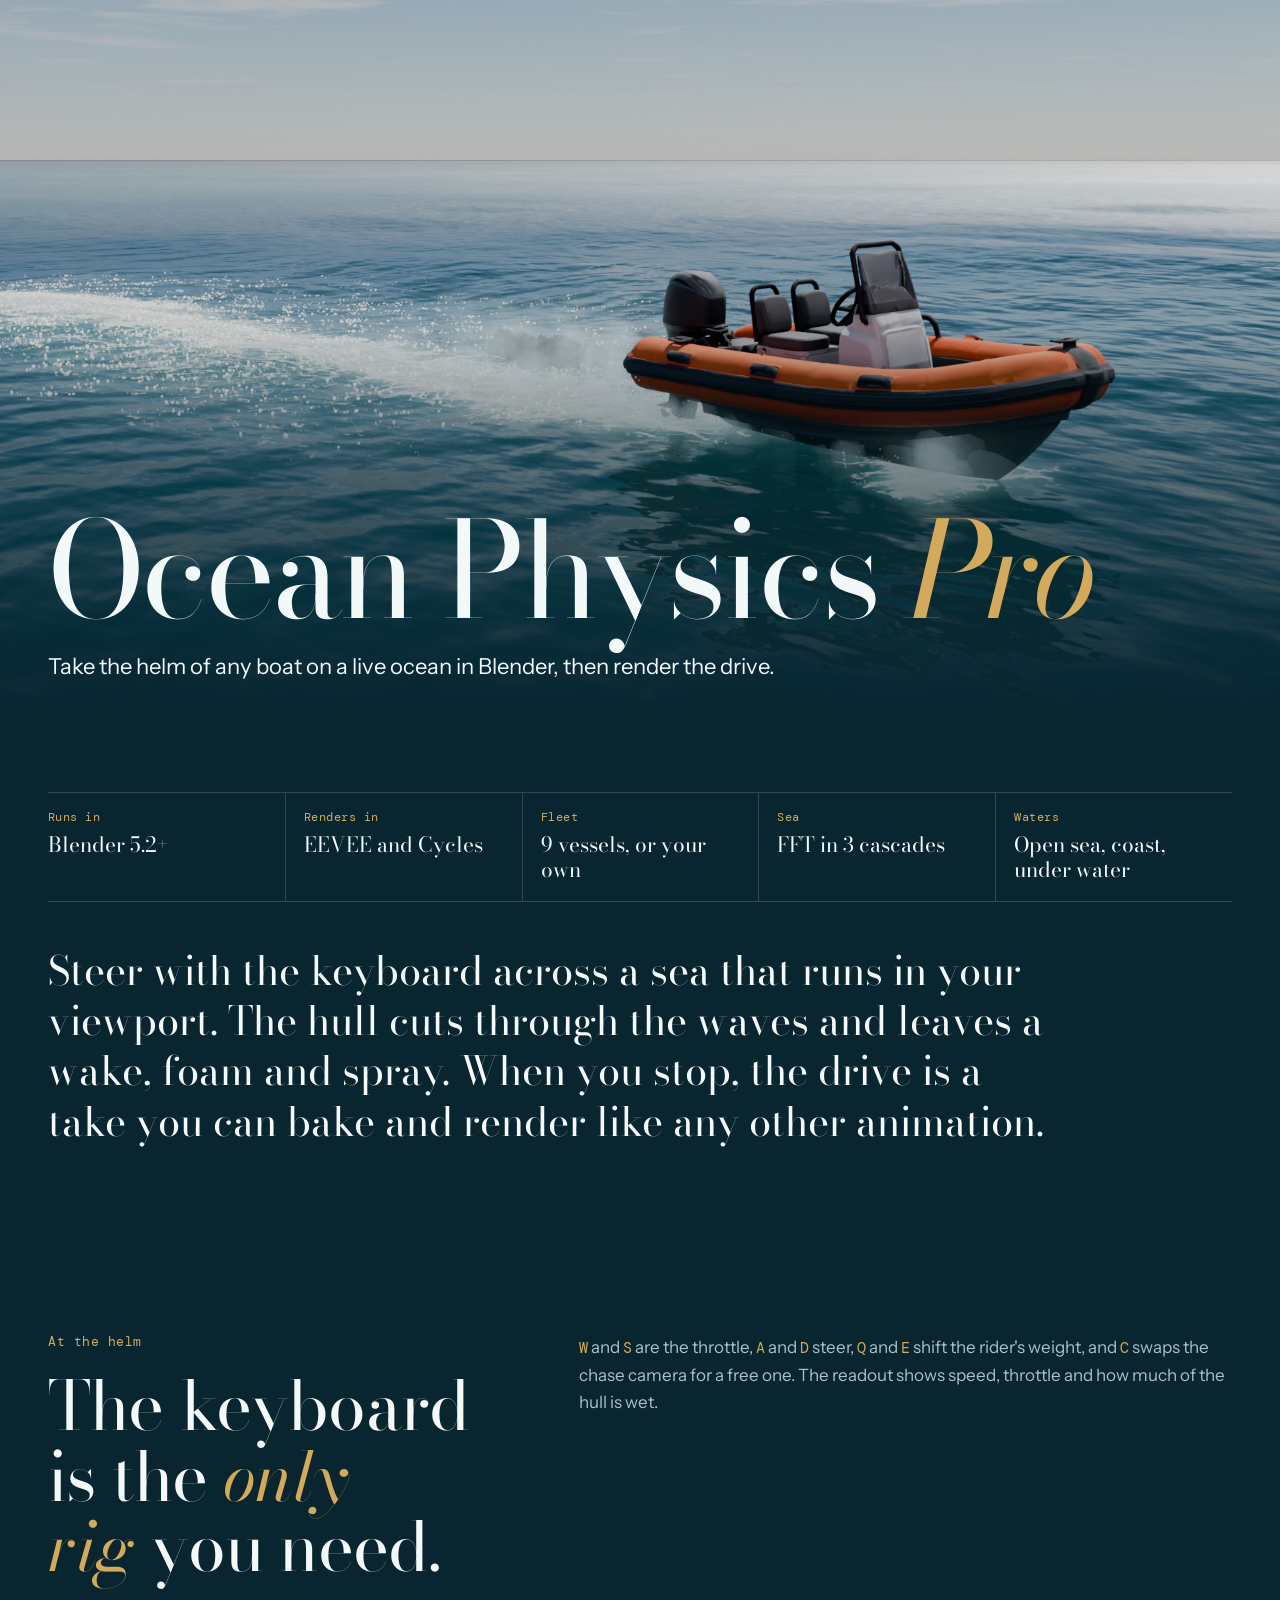
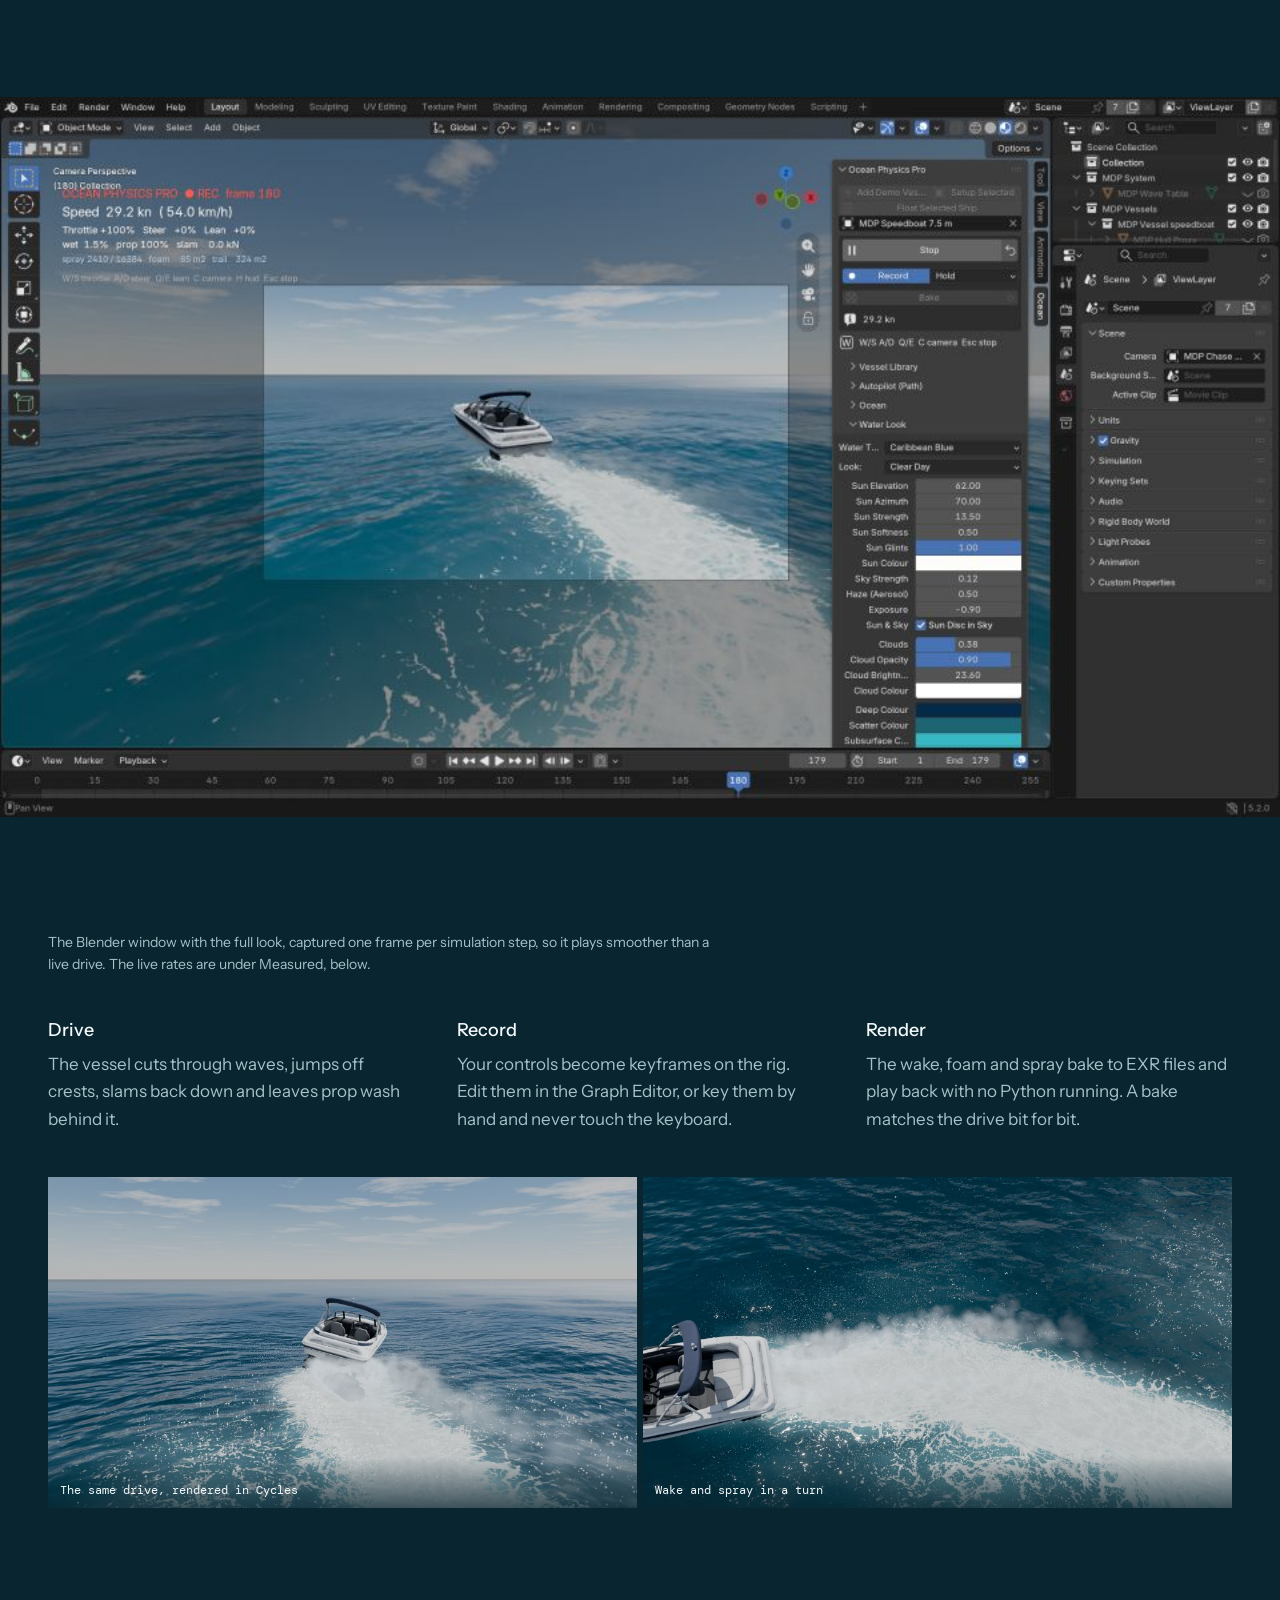
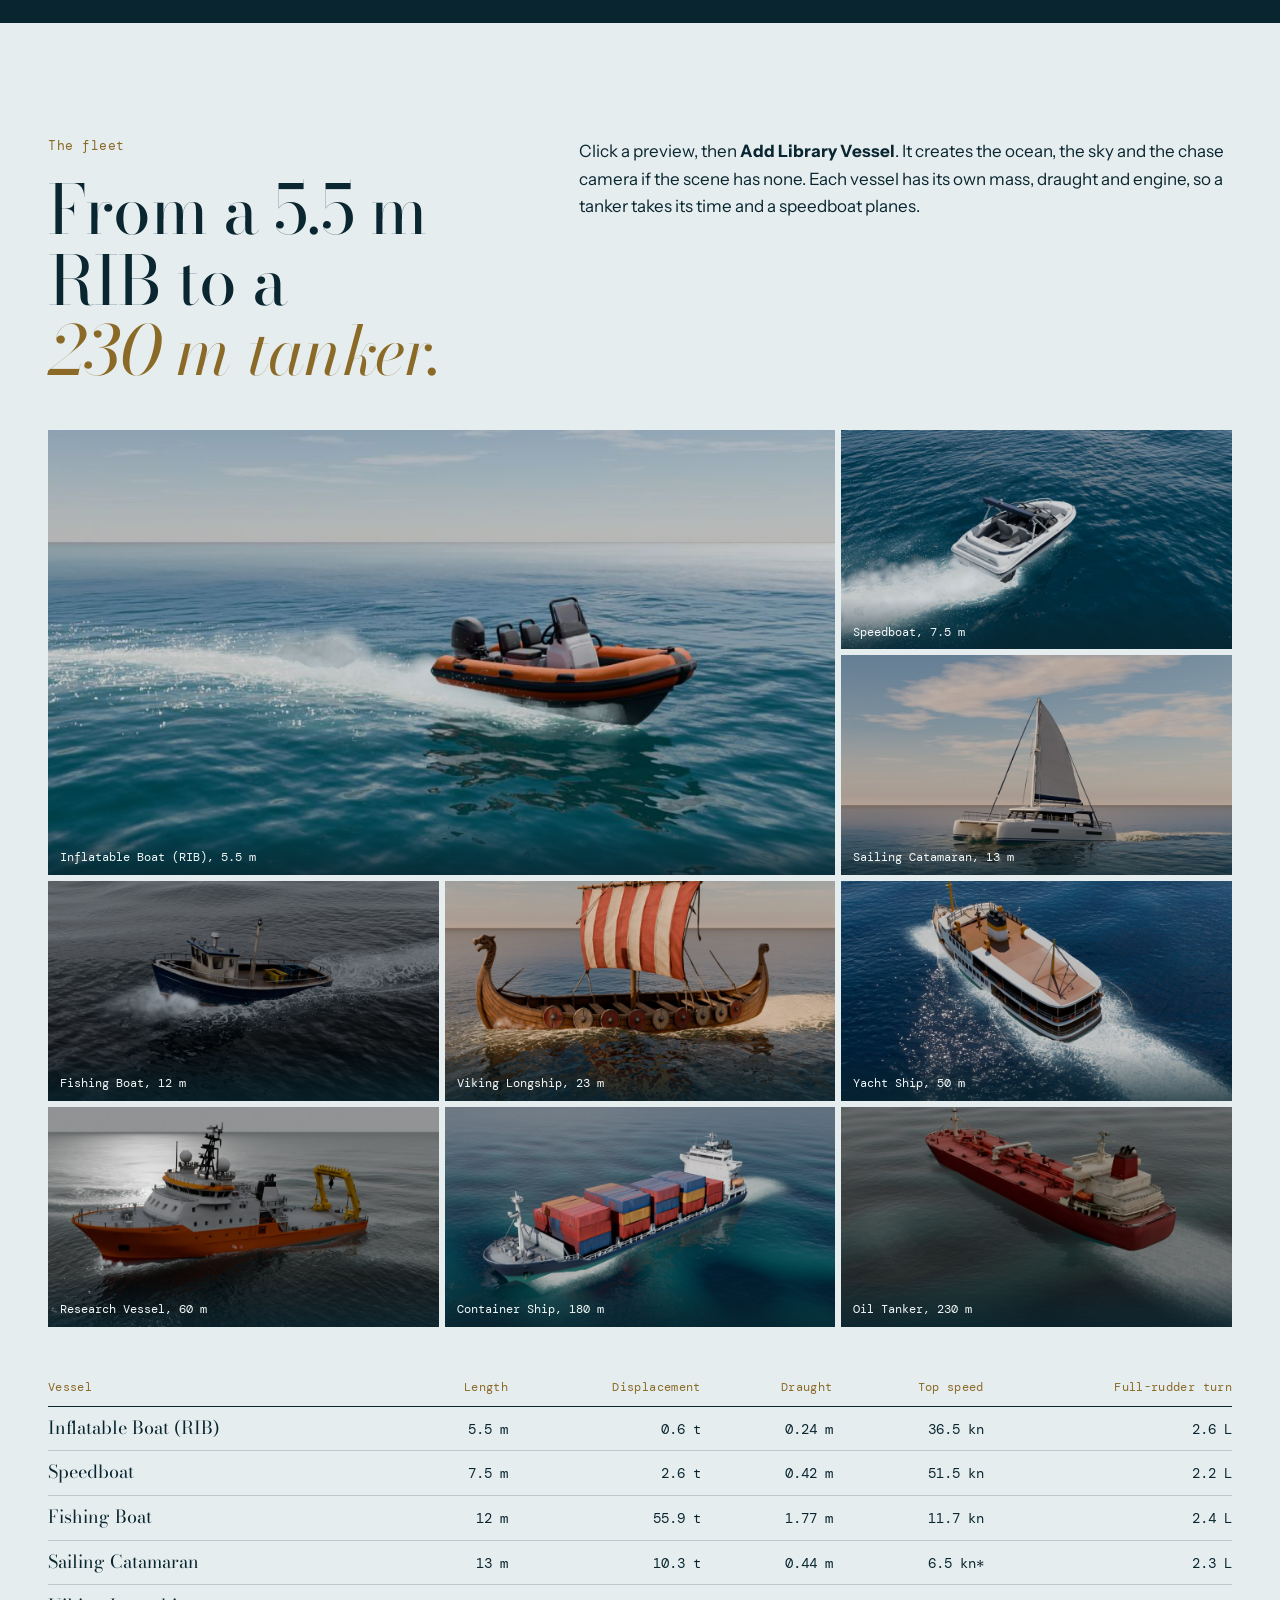
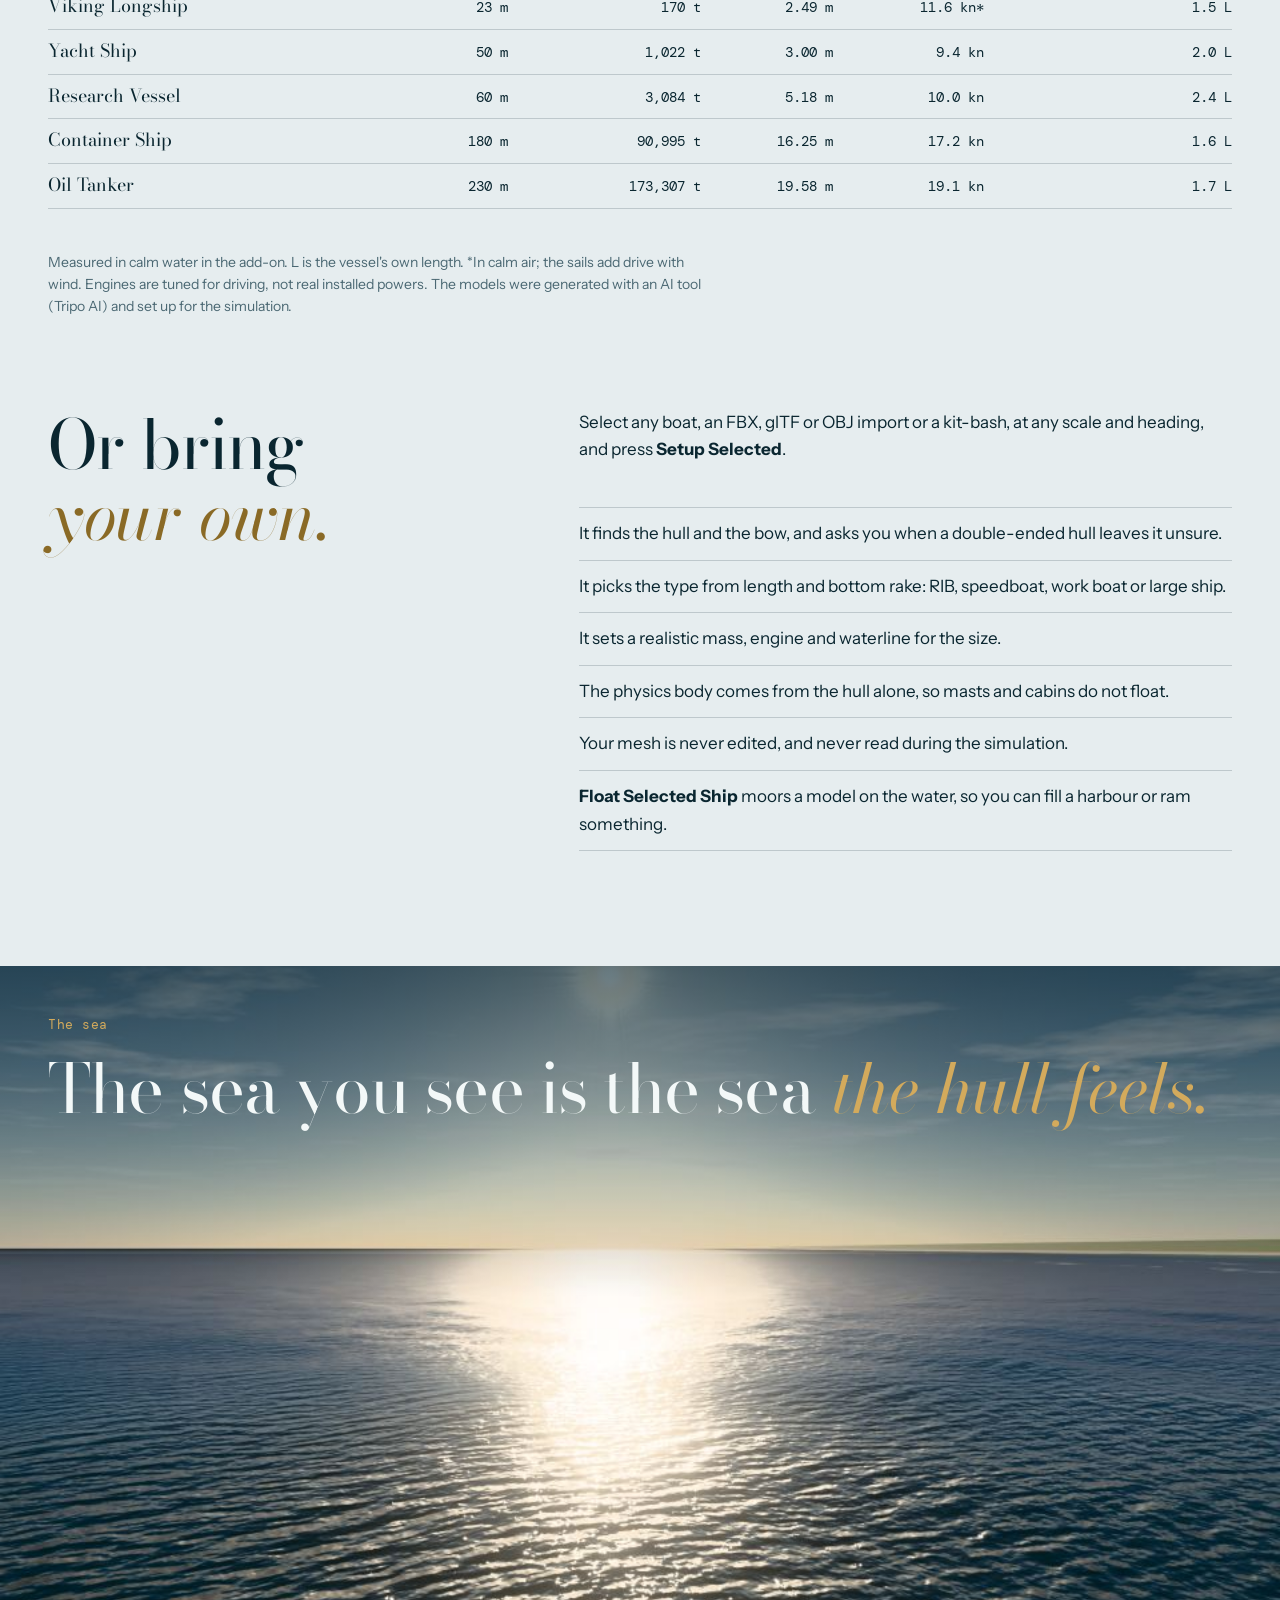
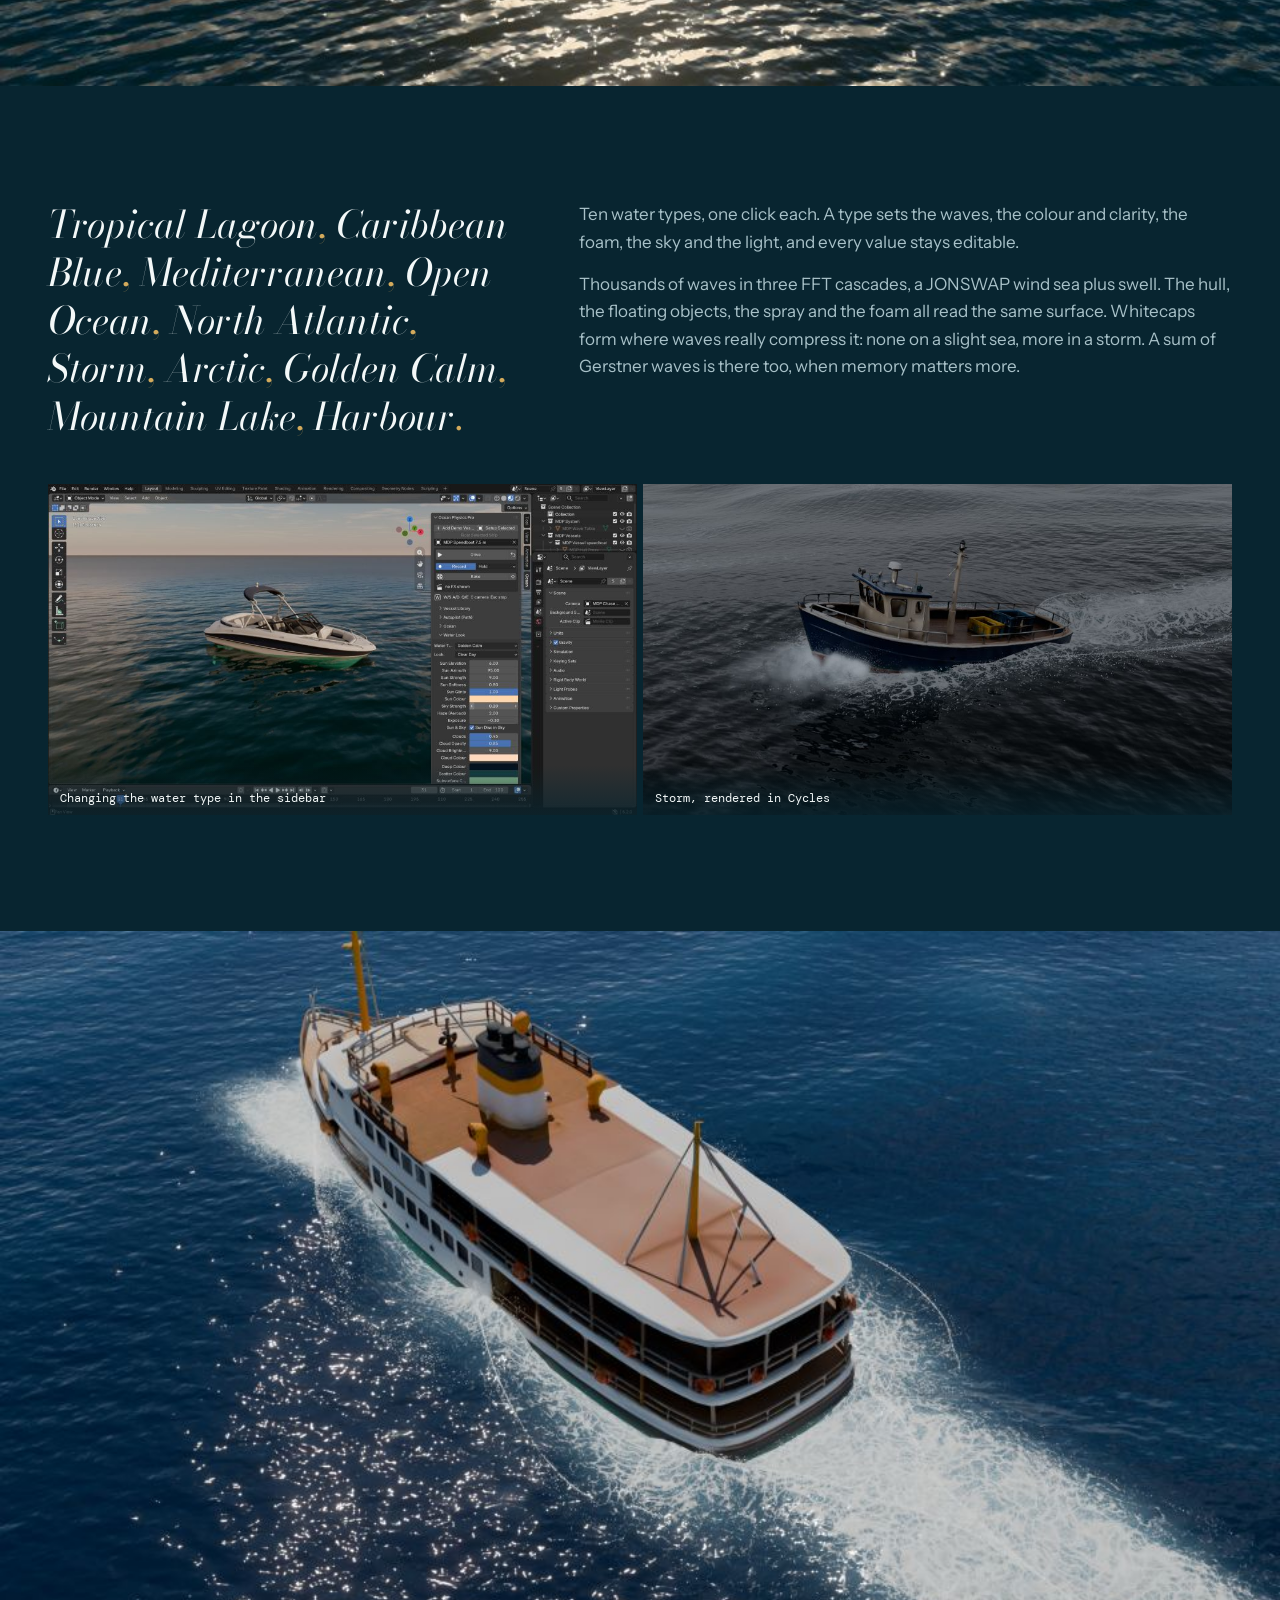
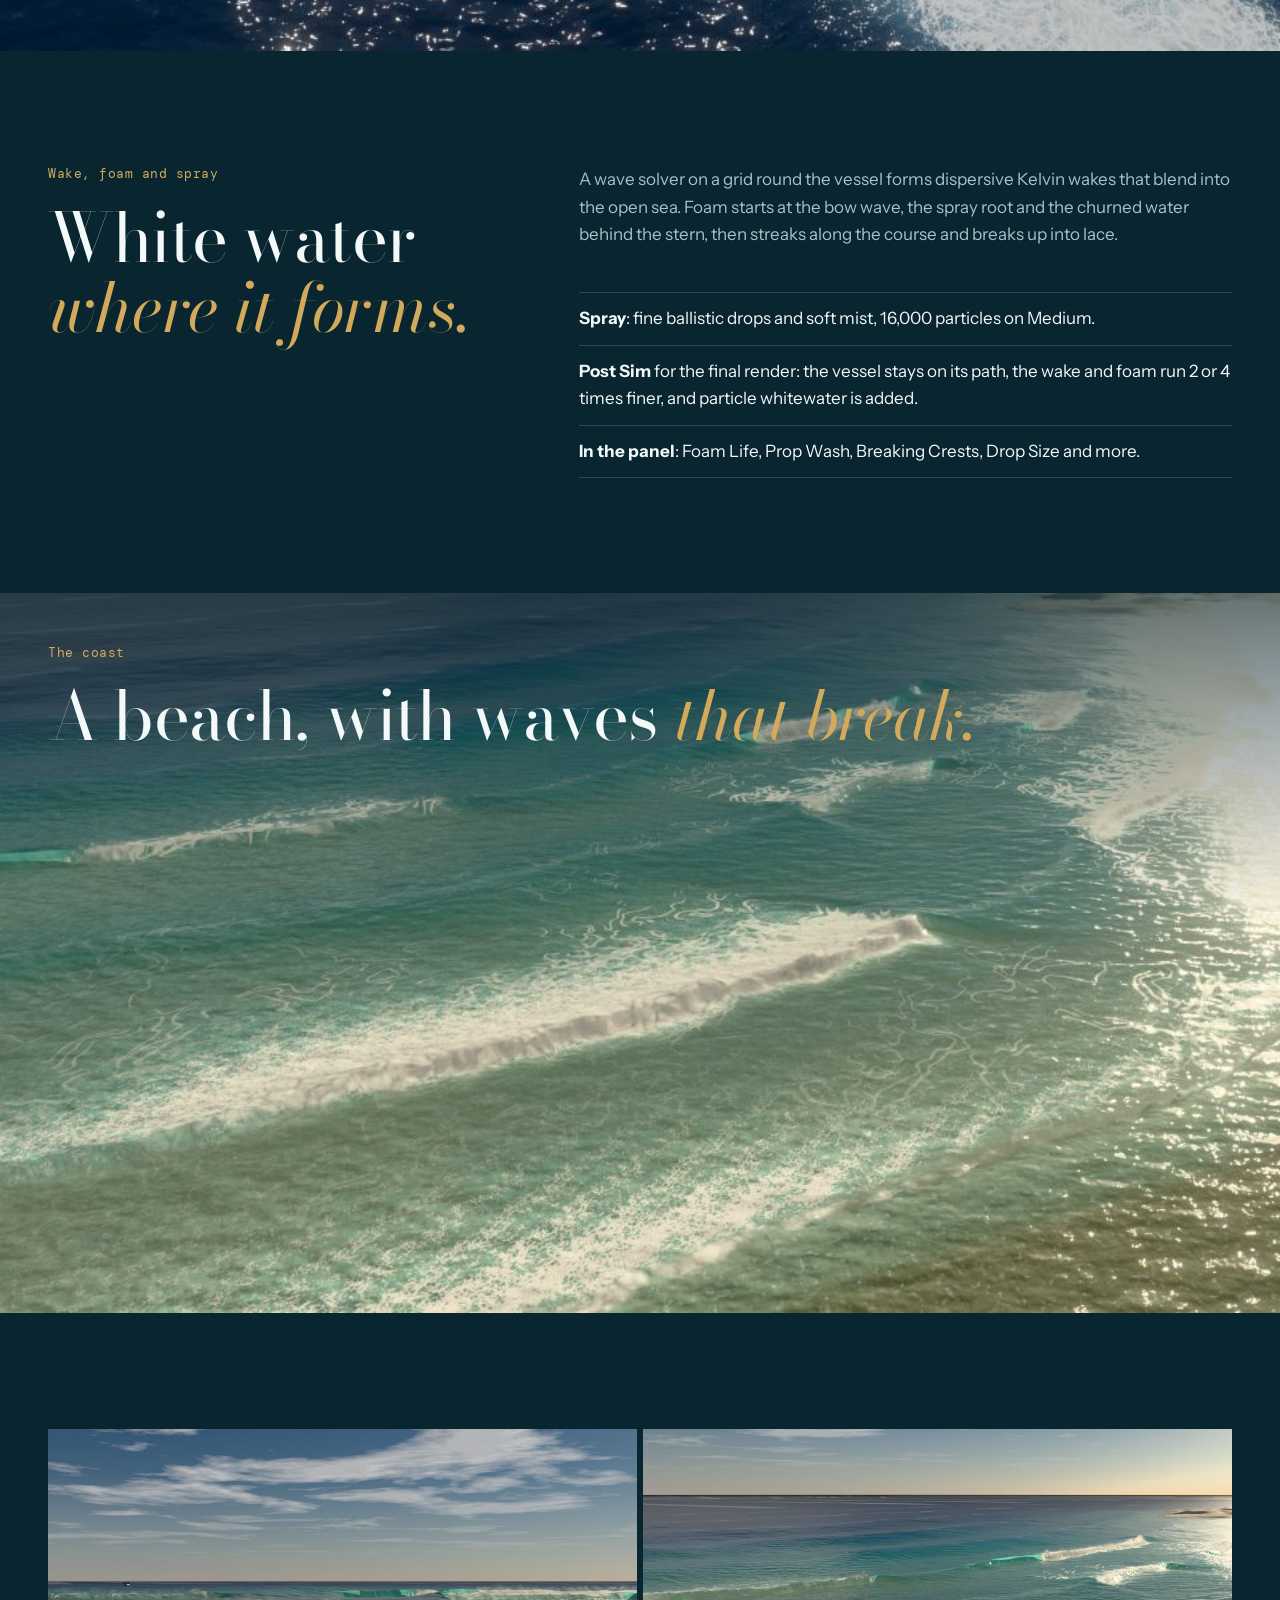
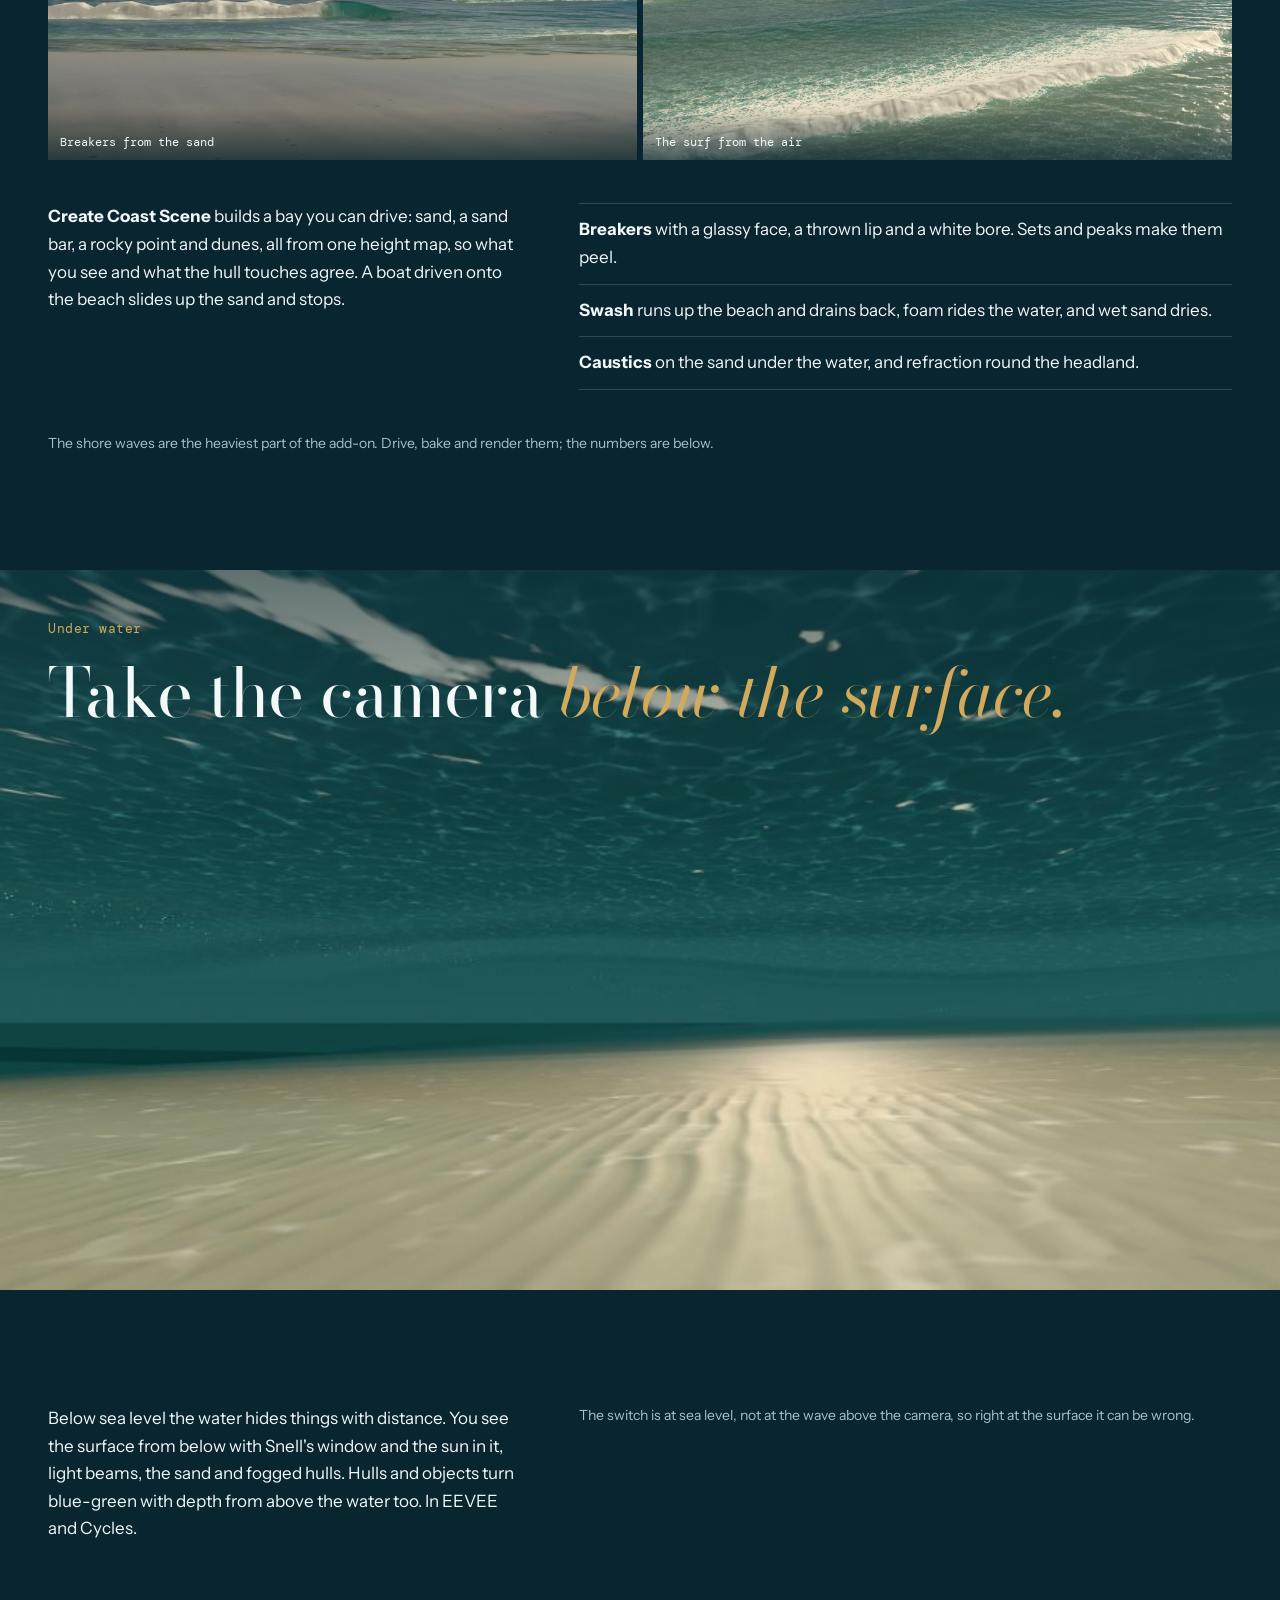
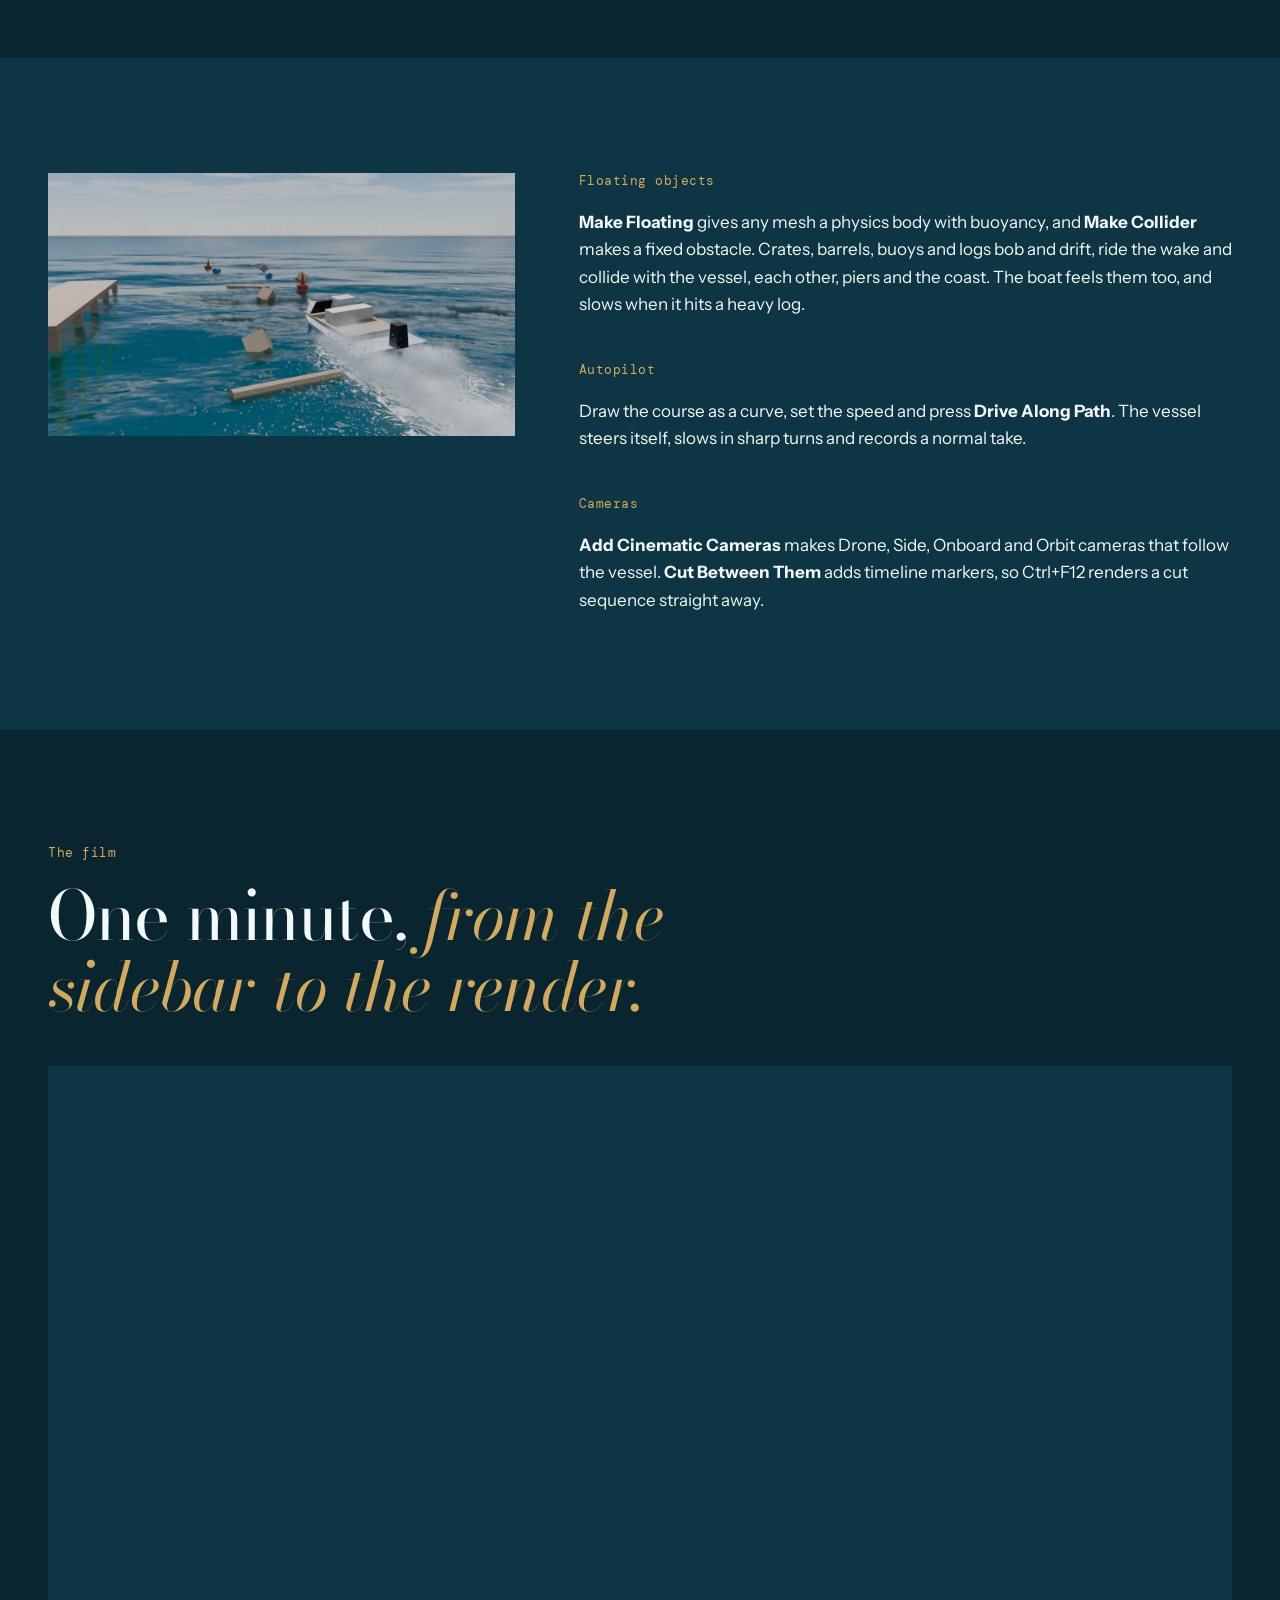
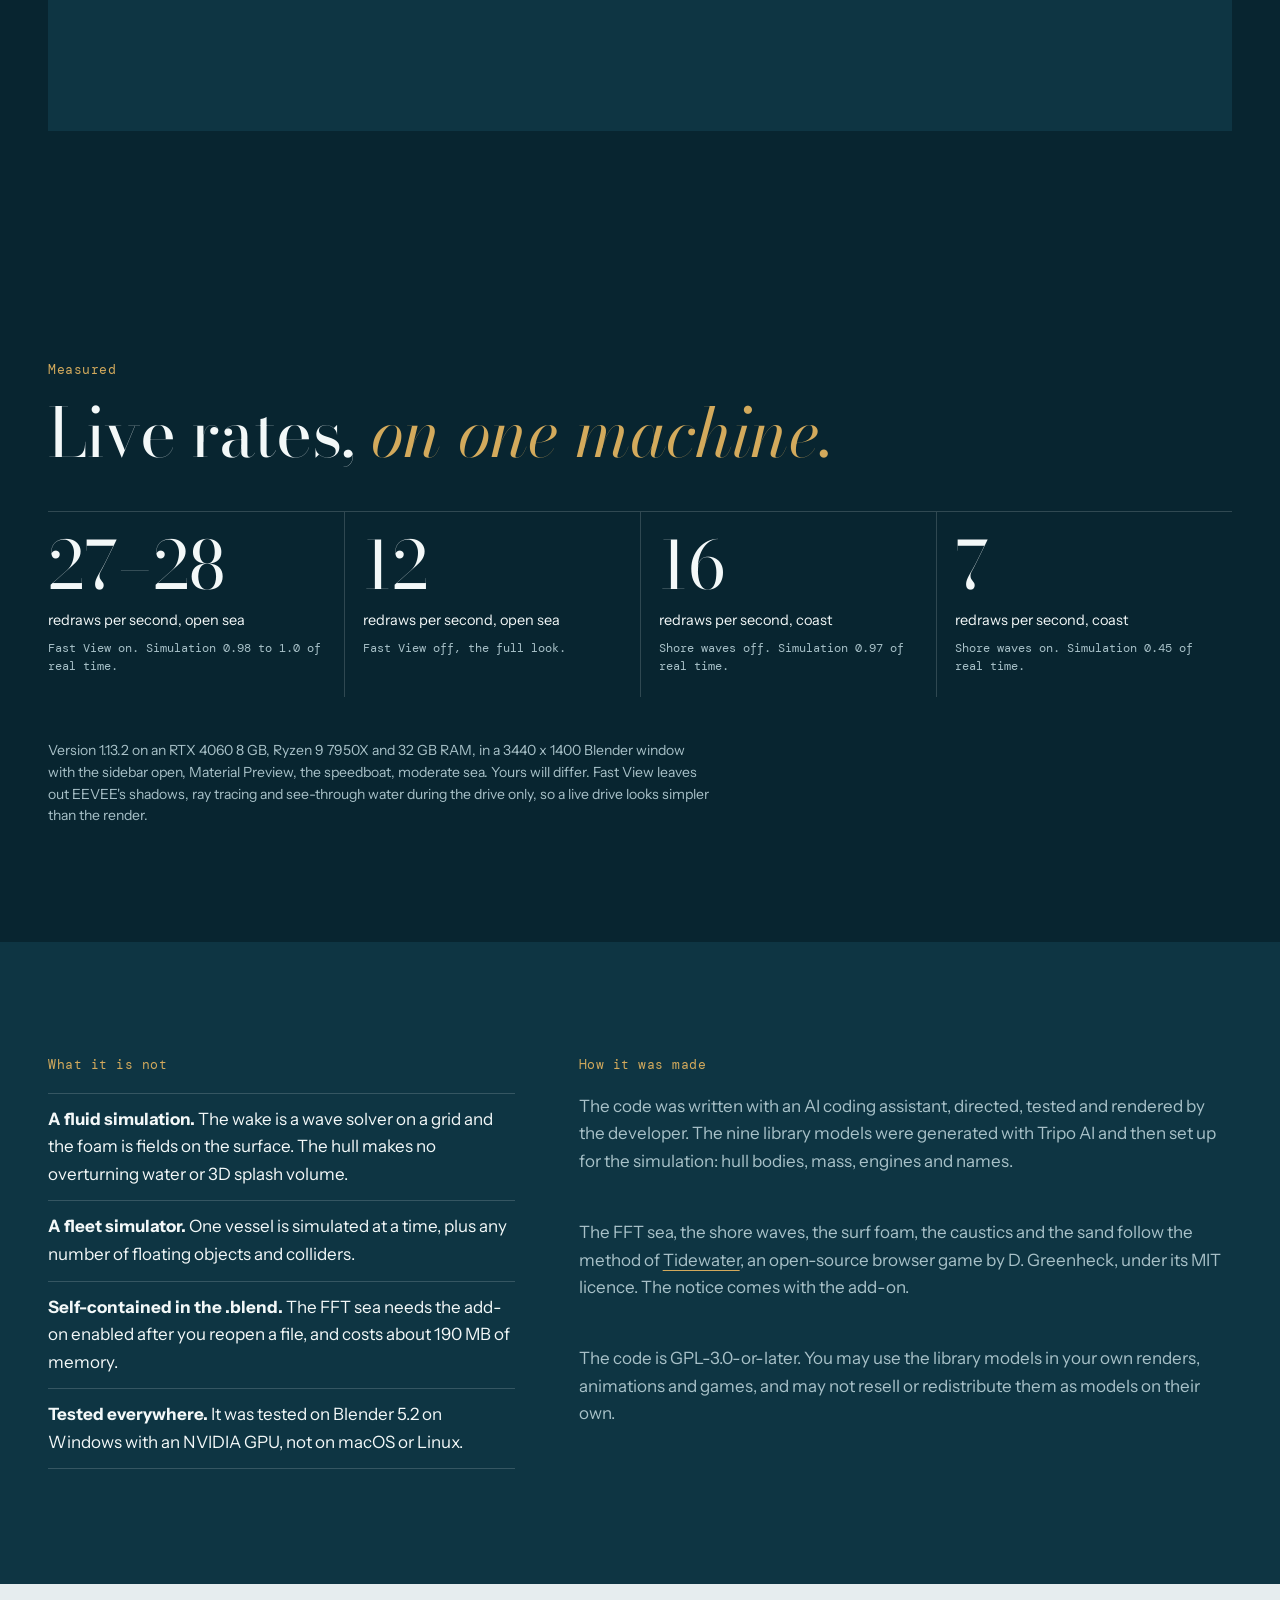
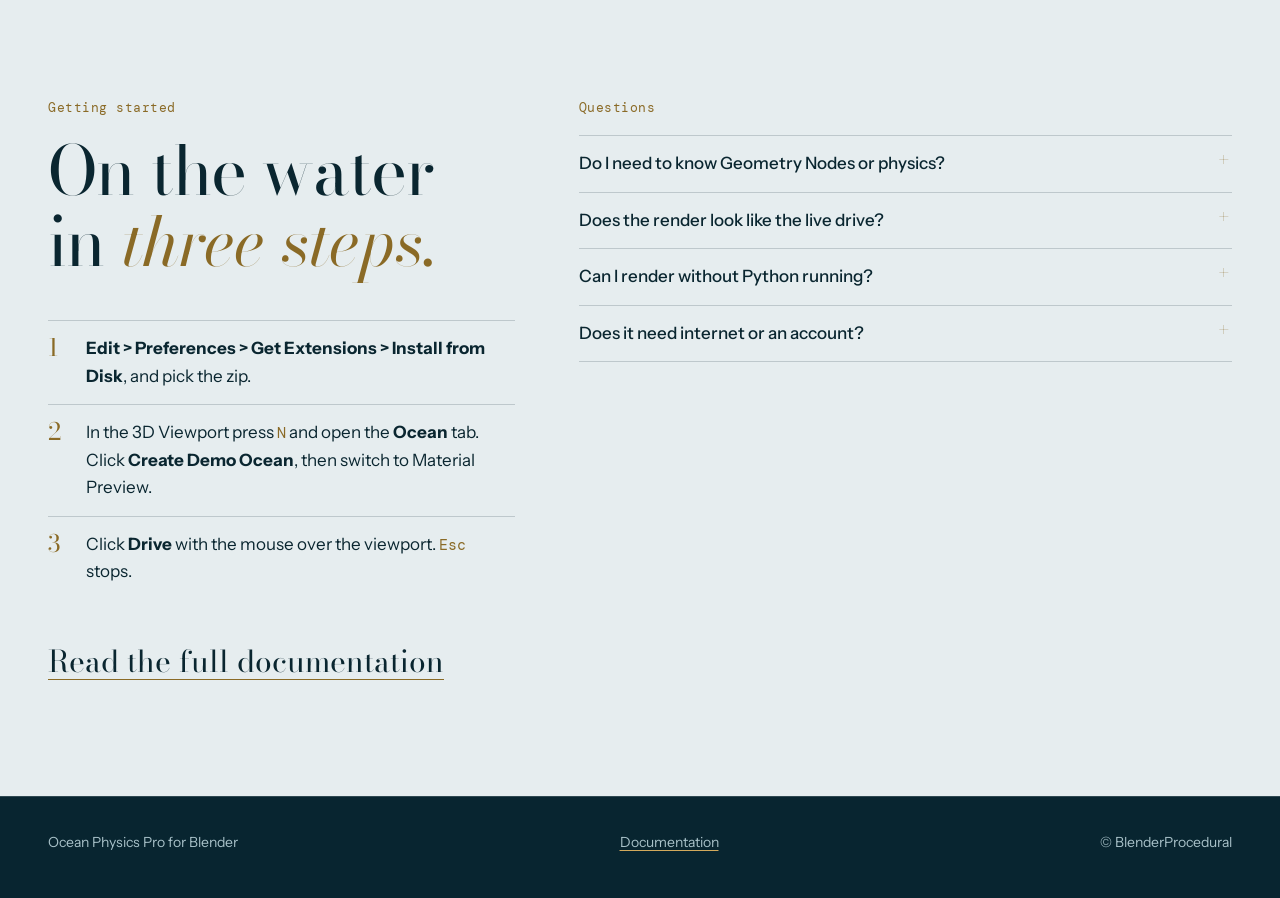
==== index.html @ 6650e296 "Move the film from the top of the page to before the measurements Co-Authored-By: Claude Opus 5.5 <n" ====
<!doctype html>
<html lang="en">
<head>
<meta charset="utf-8">
<meta name="viewport" content="width=device-width, initial-scale=1, viewport-fit=cover">
<title>Ocean Physics Pro</title>
<meta name="description" content="Drive boats and ships with the keyboard on a real-time ocean in Blender. Wake, foam and spray, nine ready vessels or your own model, shore waves, under water. Record, bake and render in EEVEE or Cycles.">
<meta property="og:title" content="Ocean Physics Pro for Blender">
<meta property="og:description" content="Drive boats and ships on a real-time ocean. Record the drive, bake it and render it in EEVEE or Cycles.">
<meta property="og:image" content="https://blenderprocedural.github.io/ocean-physics-pro/images/cover.jpg">
<link rel="icon" href="images/icon.png">
<link rel="preconnect" href="https://fonts.googleapis.com">
<link rel="preconnect" href="https://fonts.gstatic.com" crossorigin>
<link rel="stylesheet" href="https://fonts.googleapis.com/css2?family=Bodoni+Moda:ital,opsz,wght@0,6..96,400;0,6..96,500;1,6..96,400&family=DM+Mono&family=Instrument+Sans:wght@400;500&display=swap">
<link rel="stylesheet" href="assets/style.css">
</head>
<body>

<header class="hero">
  <video data-src="media/rib.mp4" poster="images/cover.jpg" muted loop playsinline preload="none" width="1280" height="720" aria-label="An orange RIB at speed on the open sea, with its wake behind it"></video>
  <div class="hero-copy">
    <div class="wrap">
      <h1>Ocean Physics <em>Pro</em></h1>
      <p class="hero-line">Take the helm of any boat on a live ocean in Blender, then render the drive.</p>
    </div>
  </div>
</header>

<section class="band tight">
  <div class="wrap stack">
    <dl class="plate">
      <div><dt>Runs in</dt><dd>Blender 5.2+</dd></div>
      <div><dt>Renders in</dt><dd>EEVEE and Cycles</dd></div>
      <div><dt>Fleet</dt><dd>9 vessels, or your own</dd></div>
      <div><dt>Sea</dt><dd>FFT in 3 cascades</dd></div>
      <div><dt>Waters</dt><dd>Open sea, coast, under water</dd></div>
    </dl>
    <p class="statement">Steer with the keyboard across a sea that runs in your viewport. The hull cuts through the waves and leaves a wake, foam and spray. When you stop, the drive is a take you can bake and render like any other animation.</p>
  </div>
</section>

<section class="band">
  <div class="wrap two">
    <div>
      <p class="label">At the helm</p>
      <h2>The keyboard is the <em>only rig</em> you need.</h2>
    </div>
    <div class="prose quiet">
      <p><kbd>W</kbd> and <kbd>S</kbd> are the throttle, <kbd>A</kbd> and <kbd>D</kbd> steer, <kbd>Q</kbd> and <kbd>E</kbd> shift the rider's weight, and <kbd>C</kbd> swaps the chase camera for a free one. The readout shows speed, throttle and how much of the hull is wet.</p>
    </div>
  </div>
</section>
<div class="bleed">
  <video data-src="media/ui-drive.mp4" poster="media/ui-drive.jpg" muted loop playsinline preload="none" width="1600" height="900" aria-label="Driving a speedboat in the Blender viewport with the Ocean Physics Pro sidebar and the speed readout"></video>
</div>
<section class="band">
  <div class="wrap stack">
    <p class="note">The Blender window with the full look, captured one frame per simulation step, so it plays smoother than a live drive. The live rates are under Measured, below.</p>
    <div class="three">
      <div><h3>Drive</h3><p class="quiet">The vessel cuts through waves, jumps off crests, slams back down and leaves prop wash behind it.</p></div>
      <div><h3>Record</h3><p class="quiet">Your controls become keyframes on the rig. Edit them in the Graph Editor, or key them by hand and never touch the keyboard.</p></div>
      <div><h3>Render</h3><p class="quiet">The wake, foam and spray bake to EXR files and play back with no Python running. A bake matches the drive bit for bit.</p></div>
    </div>
    <div class="pair">
      <figure class="shot"><video data-src="media/drive.mp4" poster="media/drive.jpg" muted loop playsinline preload="none" width="1280" height="720" aria-label="The same drive rendered in Cycles"></video><figcaption>The same drive, rendered in Cycles</figcaption></figure>
      <figure class="shot"><video data-src="media/wake.mp4" poster="media/wake.jpg" muted loop playsinline preload="none" width="1280" height="720" aria-label="The wake and spray behind a speedboat in a turn"></video><figcaption>Wake and spray in a turn</figcaption></figure>
    </div>
  </div>
</section>

<section class="band paper">
  <div class="wrap stack">
    <div class="two">
      <div>
        <p class="label">The fleet</p>
        <h2>From a 5.5&nbsp;m RIB to a <em>230&nbsp;m tanker.</em></h2>
      </div>
      <div class="prose">
        <p>Click a preview, then <b>Add Library Vessel</b>. It creates the ocean, the sky and the chase camera if the scene has none. Each vessel has its own mass, draught and engine, so a tanker takes its time and a speedboat planes.</p>
      </div>
    </div>
    <div class="fleet">
      <figure class="shot lead-shot"><video data-src="media/rib.mp4" poster="media/rib.jpg" muted loop playsinline preload="none" width="1280" height="720" aria-label="The inflatable boat at speed"></video><figcaption>Inflatable Boat (RIB), 5.5 m</figcaption></figure>
      <figure class="shot"><video data-src="media/run.mp4" poster="media/run.jpg" muted loop playsinline preload="none" width="1280" height="720" aria-label="The speedboat at full speed, seen from above"></video><figcaption>Speedboat, 7.5 m</figcaption></figure>
      <figure class="shot"><img src="images/vessel-catamaran.jpg" alt="The sailing catamaran at sunset" loading="lazy" width="960" height="540"><figcaption>Sailing Catamaran, 13 m</figcaption></figure>
      <figure class="shot"><video data-src="media/storm.mp4" poster="media/storm.jpg" muted loop playsinline preload="none" width="1280" height="720" aria-label="The fishing boat in a storm sea"></video><figcaption>Fishing Boat, 12 m</figcaption></figure>
      <figure class="shot"><img src="images/vessel-longship.jpg" alt="The Viking longship under sail" loading="lazy" width="960" height="540"><figcaption>Viking Longship, 23 m</figcaption></figure>
      <figure class="shot"><video data-src="media/ferry.mp4" poster="media/ferry.jpg" muted loop playsinline preload="none" width="1280" height="720" aria-label="The yacht ship from the air with its wake"></video><figcaption>Yacht Ship, 50 m</figcaption></figure>
      <figure class="shot"><img src="images/vessel-research.jpg" alt="The research vessel under way" loading="lazy" width="960" height="540"><figcaption>Research Vessel, 60 m</figcaption></figure>
      <figure class="shot"><img src="images/vessel-container.jpg" alt="The container ship from the air" loading="lazy" width="960" height="540"><figcaption>Container Ship, 180 m</figcaption></figure>
      <figure class="shot"><img src="images/vessel-tanker.jpg" alt="The oil tanker from the air" loading="lazy" width="960" height="540"><figcaption>Oil Tanker, 230 m</figcaption></figure>
    </div>
    <div class="register-wrap">
      <table class="register">
        <tr><th>Vessel</th><th>Length</th><th>Displacement</th><th>Draught</th><th>Top speed</th><th>Full-rudder turn</th></tr>
        <tr><td>Inflatable Boat (RIB)</td><td>5.5 m</td><td>0.6 t</td><td>0.24 m</td><td>36.5 kn</td><td>2.6 L</td></tr>
        <tr><td>Speedboat</td><td>7.5 m</td><td>2.6 t</td><td>0.42 m</td><td>51.5 kn</td><td>2.2 L</td></tr>
        <tr><td>Fishing Boat</td><td>12 m</td><td>55.9 t</td><td>1.77 m</td><td>11.7 kn</td><td>2.4 L</td></tr>
        <tr><td>Sailing Catamaran</td><td>13 m</td><td>10.3 t</td><td>0.44 m</td><td>6.5 kn*</td><td>2.3 L</td></tr>
        <tr><td>Viking Longship</td><td>23 m</td><td>170 t</td><td>2.49 m</td><td>11.6 kn*</td><td>1.5 L</td></tr>
        <tr><td>Yacht Ship</td><td>50 m</td><td>1,022 t</td><td>3.00 m</td><td>9.4 kn</td><td>2.0 L</td></tr>
        <tr><td>Research Vessel</td><td>60 m</td><td>3,084 t</td><td>5.18 m</td><td>10.0 kn</td><td>2.4 L</td></tr>
        <tr><td>Container Ship</td><td>180 m</td><td>90,995 t</td><td>16.25 m</td><td>17.2 kn</td><td>1.6 L</td></tr>
        <tr><td>Oil Tanker</td><td>230 m</td><td>173,307 t</td><td>19.58 m</td><td>19.1 kn</td><td>1.7 L</td></tr>
      </table>
    </div>
    <p class="note">Measured in calm water in the add-on. L is the vessel's own length. *In calm air; the sails add drive with wind. Engines are tuned for driving, not real installed powers. The models were generated with an AI tool (Tripo AI) and set up for the simulation.</p>
    <div class="two after">
      <div>
        <h2>Or bring <em>your own.</em></h2>
      </div>
      <div class="stack">
        <p class="prose">Select any boat, an FBX, glTF or OBJ import or a kit-bash, at any scale and heading, and press <b>Setup Selected</b>.</p>
        <ul class="rows">
          <li>It finds the hull and the bow, and asks you when a double-ended hull leaves it unsure.</li>
          <li>It picks the type from length and bottom rake: RIB, speedboat, work boat or large ship.</li>
          <li>It sets a realistic mass, engine and waterline for the size.</li>
          <li>The physics body comes from the hull alone, so masts and cabins do not float.</li>
          <li>Your mesh is never edited, and never read during the simulation.</li>
          <li><b>Float Selected Ship</b> moors a model on the water, so you can fill a harbour or ram something.</li>
        </ul>
      </div>
    </div>
  </div>
</section>

<div class="bleed over">
  <video data-src="media/sunset.mp4" poster="media/sunset.jpg" muted loop playsinline preload="none" width="1280" height="720" aria-label="A low sun over the open sea and its glitter path"></video>
  <div class="over-copy"><div class="wrap">
    <p class="label">The sea</p>
    <h2>The sea you see is the sea <em>the hull feels.</em></h2>
  </div></div>
</div>
<section class="band">
  <div class="wrap stack">
    <div class="two">
      <p class="waters">Tropical Lagoon<span>,</span> Caribbean Blue<span>,</span> Mediterranean<span>,</span> Open Ocean<span>,</span> North Atlantic<span>,</span> Storm<span>,</span> Arctic<span>,</span> Golden Calm<span>,</span> Mountain Lake<span>,</span> Harbour<span>.</span></p>
      <div class="prose quiet">
        <p>Ten water types, one click each. A type sets the waves, the colour and clarity, the foam, the sky and the light, and every value stays editable.</p>
        <p>Thousands of waves in three FFT cascades, a JONSWAP wind sea plus swell. The hull, the floating objects, the spray and the foam all read the same surface. Whitecaps form where waves really compress it: none on a slight sea, more in a storm. A sum of Gerstner waves is there too, when memory matters more.</p>
      </div>
    </div>
    <div class="pair">
      <figure class="shot"><video data-src="media/ui-looks.mp4" poster="media/ui-looks.jpg" muted loop playsinline preload="none" width="1600" height="900" aria-label="Changing the water type in the sidebar"></video><figcaption>Changing the water type in the sidebar</figcaption></figure>
      <figure class="shot"><video data-src="media/storm.mp4" poster="media/storm.jpg" muted loop playsinline preload="none" width="1280" height="720" aria-label="A fishing boat pushing through a storm sea"></video><figcaption>Storm, rendered in Cycles</figcaption></figure>
    </div>
  </div>
</section>

<div class="bleed">
  <video data-src="media/ferry.mp4" poster="media/ferry.jpg" muted loop playsinline preload="none" width="1280" height="720" aria-label="A passenger ship from the air with its wake and the sun on the water"></video>
</div>
<section class="band">
  <div class="wrap two">
    <div>
      <p class="label">Wake, foam and spray</p>
      <h2>White water <em>where it forms.</em></h2>
    </div>
    <div class="stack">
      <p class="prose quiet">A wave solver on a grid round the vessel forms dispersive Kelvin wakes that blend into the open sea. Foam starts at the bow wave, the spray root and the churned water behind the stern, then streaks along the course and breaks up into lace.</p>
      <ul class="rows">
        <li><b>Spray</b>: fine ballistic drops and soft mist, 16,000 particles on Medium.</li>
        <li><b>Post Sim</b> for the final render: the vessel stays on its path, the wake and foam run 2 or 4 times finer, and particle whitewater is added.</li>
        <li><b>In the panel</b>: Foam Life, Prop Wash, Breaking Crests, Drop Size and more.</li>
      </ul>
    </div>
  </div>
</section>

<div class="bleed over">
  <video data-src="media/surf.mp4" poster="media/surf.jpg" muted loop playsinline preload="none" width="1280" height="720" aria-label="Waves breaking towards a beach, with the sun on the water"></video>
  <div class="over-copy"><div class="wrap">
    <p class="label">The coast</p>
    <h2>A beach, with waves <em>that break.</em></h2>
  </div></div>
</div>
<section class="band">
  <div class="wrap stack">
    <div class="pair">
      <figure class="shot"><video data-src="media/breakers.mp4" poster="media/breakers.jpg" muted loop playsinline preload="none" width="1280" height="720" aria-label="Waves breaking in front of a beach, seen from the sand"></video><figcaption>Breakers from the sand</figcaption></figure>
      <figure class="shot"><video data-src="media/shore.mp4" poster="media/shore.jpg" muted loop playsinline preload="none" width="1280" height="720" aria-label="The surf and its foam from the air"></video><figcaption>The surf from the air</figcaption></figure>
    </div>
    <div class="two">
      <p class="prose"><b>Create Coast Scene</b> builds a bay you can drive: sand, a sand bar, a rocky point and dunes, all from one height map, so what you see and what the hull touches agree. A boat driven onto the beach slides up the sand and stops.</p>
      <ul class="rows">
        <li><b>Breakers</b> with a glassy face, a thrown lip and a white bore. Sets and peaks make them peel.</li>
        <li><b>Swash</b> runs up the beach and drains back, foam rides the water, and wet sand dries.</li>
        <li><b>Caustics</b> on the sand under the water, and refraction round the headland.</li>
      </ul>
    </div>
    <p class="note">The shore waves are the heaviest part of the add-on. Drive, bake and render them; the numbers are below.</p>
  </div>
</section>

<div class="bleed over">
  <video data-src="media/under.mp4" poster="media/under.jpg" muted loop playsinline preload="none" width="1280" height="720" aria-label="The surface and the sand seen from under water"></video>
  <div class="over-copy"><div class="wrap">
    <p class="label">Under water</p>
    <h2>Take the camera <em>below the surface.</em></h2>
  </div></div>
</div>
<section class="band">
  <div class="wrap two">
    <p class="prose">Below sea level the water hides things with distance. You see the surface from below with Snell's window and the sun in it, light beams, the sand and fogged hulls. Hulls and objects turn blue-green with depth from above the water too. In EEVEE and Cycles.</p>
    <p class="note">The switch is at sea level, not at the wave above the camera, so right at the surface it can be wrong.</p>
  </div>
</section>

<section class="band raised">
  <div class="wrap two">
    <figure class="shot"><img src="images/floating-objects.jpg" alt="A boat driving past a pier through floating crates, buoys and logs" loading="lazy" width="1280" height="640"></figure>
    <div class="stack">
      <div>
        <p class="label">Floating objects</p>
        <p class="prose"><b>Make Floating</b> gives any mesh a physics body with buoyancy, and <b>Make Collider</b> makes a fixed obstacle. Crates, barrels, buoys and logs bob and drift, ride the wake and collide with the vessel, each other, piers and the coast. The boat feels them too, and slows when it hits a heavy log.</p>
      </div>
      <div>
        <p class="label">Autopilot</p>
        <p class="prose">Draw the course as a curve, set the speed and press <b>Drive Along Path</b>. The vessel steers itself, slows in sharp turns and records a normal take.</p>
      </div>
      <div>
        <p class="label">Cameras</p>
        <p class="prose"><b>Add Cinematic Cameras</b> makes Drone, Side, Onboard and Orbit cameras that follow the vessel. <b>Cut Between Them</b> adds timeline markers, so Ctrl+F12 renders a cut sequence straight away.</p>
      </div>
    </div>
  </div>
</section>

<section class="band">
  <div class="wrap stack">
    <div>
      <p class="label">The film</p>
      <h2>One minute, <em>from the sidebar to the render.</em></h2>
    </div>
    <div class="film">
      <iframe src="https://www.youtube-nocookie.com/embed/JTYu_xnkdEs?rel=0" title="Ocean Physics Pro promo video"
              allow="accelerometer; autoplay; clipboard-write; encrypted-media; gyroscope; picture-in-picture; web-share"
              referrerpolicy="strict-origin-when-cross-origin" allowfullscreen loading="lazy"></iframe>
    </div>
  </div>
</section>

<section class="band" id="measured">
  <div class="wrap stack">
    <div>
      <p class="label">Measured</p>
      <h2>Live rates, <em>on one machine.</em></h2>
    </div>
    <dl class="gauges">
      <div><dd>27&ndash;28</dd><dt>redraws per second, open sea</dt><small>Fast View on. Simulation 0.98 to 1.0 of real time.</small></div>
      <div><dd>12</dd><dt>redraws per second, open sea</dt><small>Fast View off, the full look.</small></div>
      <div><dd>16</dd><dt>redraws per second, coast</dt><small>Shore waves off. Simulation 0.97 of real time.</small></div>
      <div><dd>7</dd><dt>redraws per second, coast</dt><small>Shore waves on. Simulation 0.45 of real time.</small></div>
    </dl>
    <p class="note">Version 1.13.2 on an RTX 4060 8 GB, Ryzen 9 7950X and 32 GB RAM, in a 3440 x 1400 Blender window with the sidebar open, Material Preview, the speedboat, moderate sea. Yours will differ. Fast View leaves out EEVEE's shadows, ray tracing and see-through water during the drive only, so a live drive looks simpler than the render.</p>
  </div>
</section>

<section class="band raised">
  <div class="wrap two">
    <div>
      <p class="label">What it is not</p>
      <ul class="rows">
        <li><b>A fluid simulation.</b> The wake is a wave solver on a grid and the foam is fields on the surface. The hull makes no overturning water or 3D splash volume.</li>
        <li><b>A fleet simulator.</b> One vessel is simulated at a time, plus any number of floating objects and colliders.</li>
        <li><b>Self-contained in the .blend.</b> The FFT sea needs the add-on enabled after you reopen a file, and costs about 190 MB of memory.</li>
        <li><b>Tested everywhere.</b> It was tested on Blender 5.2 on Windows with an NVIDIA GPU, not on macOS or Linux.</li>
      </ul>
    </div>
    <div class="stack">
      <div>
        <p class="label">How it was made</p>
        <p class="prose quiet">The code was written with an AI coding assistant, directed, tested and rendered by the developer. The nine library models were generated with Tripo AI and then set up for the simulation: hull bodies, mass, engines and names.</p>
      </div>
      <p class="prose quiet">The FFT sea, the shore waves, the surf foam, the caustics and the sand follow the method of <a href="https://github.com/dgreenheck/tidewater">Tidewater</a>, an open-source browser game by D. Greenheck, under its MIT licence. The notice comes with the add-on.</p>
      <p class="prose quiet">The code is GPL-3.0-or-later. You may use the library models in your own renders, animations and games, and may not resell or redistribute them as models on their own.</p>
    </div>
  </div>
</section>

<section class="band paper">
  <div class="wrap two">
    <div class="stack">
      <div>
        <p class="label">Getting started</p>
        <h2>On the water in <em>three steps.</em></h2>
      </div>
      <ol class="steps">
        <li><span><b>Edit &gt; Preferences &gt; Get Extensions &gt; Install from Disk</b>, and pick the zip.</span></li>
        <li><span>In the 3D Viewport press <kbd>N</kbd> and open the <b>Ocean</b> tab. Click <b>Create Demo Ocean</b>, then switch to Material Preview.</span></li>
        <li><span>Click <b>Drive</b> with the mouse over the viewport. <kbd>Esc</kbd> stops.</span></li>
      </ol>
      <p><a class="docs-link" href="docs.html">Read the full documentation</a></p>
    </div>
    <div>
      <p class="label">Questions</p>
      <details><summary>Do I need to know Geometry Nodes or physics?</summary><p>No. Everything is in the Ocean tab of the sidebar, and a new boat gets its values automatically. They are all there if you want to tune them.</p></details>
      <details><summary>Does the render look like the live drive?</summary><p>The render looks better. Live driving uses Fast View by default, and Post Sim adds finer foam and particle whitewater to a recorded take.</p></details>
      <details><summary>Can I render without Python running?</summary><p>Yes. A baked take plays from EXR files and keyframes with no operator running, in the viewport and in F12 renders.</p></details>
      <details><summary>Does it need internet or an account?</summary><p>No. Everything runs locally.</p></details>
    </div>
  </div>
</section>

<footer>
  <div class="wrap"><span>Ocean Physics Pro for Blender</span><a href="docs.html">Documentation</a><span>&copy; BlenderProcedural</span></div>
</footer>

<script src="assets/embed.js"></script>
<script src="assets/loops.js"></script>
</body>
</html>
---- assets/style.css ----
/* A shipyard's brochure: full-width film, a builder's plate, a register of the fleet on pale paper. */
:root {
  --abyss: #082530;     /* the page */
  --deep: #0e3543;      /* raised bands */
  --mist: #e6edef;      /* paper sections */
  --ink: #0a2630;       /* text on paper */
  --foam: #f3f8f8;      /* text on the deep */
  --haze: #a8c1c8;      /* quiet text on the deep */
  --slate: #4b6873;     /* quiet text on paper */
  --brass: #d3aa5c;     /* the one accent */
  --brass-dark: #8a6a26;
  --rule: rgba(243, 248, 248, .17);
  --rule-paper: rgba(10, 38, 48, .18);

  --display: "Bodoni Moda", Didot, "Bodoni 72", Georgia, serif;
  --body: "Instrument Sans", "Helvetica Neue", Arial, sans-serif;
  --data: "DM Mono", Consolas, "SF Mono", monospace;
  color-scheme: dark;
}
* { box-sizing: border-box; }
html { -webkit-text-size-adjust: 100%; }
body {
  margin: 0; background: var(--abyss); color: var(--foam);
  font: 400 17px/1.62 var(--body);
  -webkit-font-smoothing: antialiased; overflow-x: hidden;
}
img, video { display: block; width: 100%; height: auto; max-width: 100%; background: var(--deep); }
a { color: inherit; text-decoration-color: var(--brass); text-underline-offset: .22em; text-decoration-thickness: 1px; }
a:hover { color: var(--brass); }
a:focus-visible, summary:focus-visible { outline: 2px solid var(--brass); outline-offset: 3px; }
p { margin: 0; }
h1, h2, h3 { margin: 0; font-weight: 400; text-wrap: balance; }
kbd { font: 400 .88em var(--data); color: var(--brass); }

.wrap {
  width: 100%; max-width: 1240px; margin-inline: auto;
  padding-left: max(28px, env(safe-area-inset-left, 0px));
  padding-right: max(28px, env(safe-area-inset-right, 0px));
}
.band { padding-block: clamp(64px, 9vw, 120px); }
.band.tight { padding-block: clamp(40px, 6vw, 72px); }
.paper { background: var(--mist); color: var(--ink); }
.paper a { text-decoration-color: var(--brass-dark); }
.paper a:hover { color: var(--brass-dark); }
.paper kbd { color: var(--brass-dark); }
.raised { background: var(--deep); }

/* type */
h2 { font: 400 clamp(36px, 5.6vw, 68px)/1.04 var(--display); letter-spacing: -.012em; }
h2 em, h1 em { font-style: italic; color: var(--brass); }
.paper h2 em { color: var(--brass-dark); }
h3 { font: 500 18px/1.3 var(--body); margin-bottom: 8px; }
.label { font: 400 12.5px/1.4 var(--data); letter-spacing: .04em; color: var(--brass); margin-bottom: 18px; }
.paper .label { color: var(--brass-dark); }
.quiet { color: var(--haze); }
.paper .quiet { color: var(--slate); }
.prose { max-width: 62ch; }
.prose p + p { margin-top: 14px; }
.note { font-size: 14px; line-height: 1.55; color: var(--haze); max-width: 74ch; }
.paper .note { color: var(--slate); }
.statement { font: 400 clamp(25px, 3.6vw, 40px)/1.26 var(--display); max-width: 25em; text-wrap: pretty; }

/* hero: the film and the name */
.hero { position: relative; background: var(--abyss); }
.hero video { aspect-ratio: 16 / 9; object-fit: cover; }
.hero::after {
  content: ""; position: absolute; inset: 0; pointer-events: none;
  background: linear-gradient(180deg, rgba(8, 37, 48, 0) 46%, rgba(8, 37, 48, .55) 74%, var(--abyss) 100%);
}
.hero-copy { position: absolute; left: 0; right: 0; bottom: clamp(14px, 3vw, 44px); z-index: 1; }
h1 { font: 400 clamp(46px, 10.4vw, 150px)/.98 var(--display); letter-spacing: -.022em; }
.hero-line { font-size: clamp(16px, 2.1vw, 22px); line-height: 1.35; margin-top: clamp(8px, 1.4vw, 16px); max-width: 40em; }

/* the builder's plate, in place of tags */
.plate { display: grid; grid-template-columns: repeat(5, minmax(0, 1fr)); margin: 0; border-top: 1px solid var(--rule); border-bottom: 1px solid var(--rule); }
.plate div { padding: 16px 18px 18px 0; min-width: 0; }
.plate div + div { padding-left: 18px; border-left: 1px solid var(--rule); }
.plate dt { font: 400 12px/1.4 var(--data); letter-spacing: .04em; color: var(--brass); margin-bottom: 6px; }
.plate dd { margin: 0; font: 400 clamp(17px, 1.9vw, 21px)/1.22 var(--display); }

/* film */
.bleed { position: relative; background: var(--deep); }
.bleed video { aspect-ratio: 16 / 9; object-fit: cover; }
.bleed.over::after {
  content: ""; position: absolute; inset: 0; pointer-events: none;
  background: linear-gradient(180deg, rgba(8, 37, 48, .62) 0%, rgba(8, 37, 48, 0) 46%);
}
.bleed .over-copy { position: absolute; left: 0; right: 0; top: clamp(20px, 4vw, 56px); z-index: 1; }
.film { aspect-ratio: 16 / 9; width: 100%; background: var(--deep); }
.film iframe { display: block; width: 100%; height: 100%; border: 0; }

/* layout */
.two { display: grid; grid-template-columns: minmax(0, 5fr) minmax(0, 7fr); gap: clamp(28px, 5vw, 72px); align-items: start; }
.three { display: grid; grid-template-columns: repeat(3, minmax(0, 1fr)); gap: clamp(24px, 3.4vw, 44px); }
.pair { display: grid; grid-template-columns: repeat(2, minmax(0, 1fr)); gap: 6px; }
.stack { display: grid; gap: clamp(24px, 3.4vw, 44px); }
.after { margin-top: clamp(28px, 4vw, 48px); }

/* moving pictures with a name */
.shot { position: relative; margin: 0; overflow: hidden; background: var(--deep); }
.shot video, .shot img { aspect-ratio: 16 / 9; object-fit: cover; }
.shot figcaption {
  position: absolute; left: 0; right: 0; bottom: 0; padding: 26px 12px 9px;
  font: 400 12px/1.3 var(--data); color: var(--foam);
  background: linear-gradient(180deg, rgba(8, 37, 48, 0), rgba(8, 37, 48, .72));
}
.fleet { display: grid; grid-template-columns: repeat(3, minmax(0, 1fr)); gap: 6px; }
.fleet .lead-shot { grid-column: span 2; grid-row: span 2; }
.fleet .lead-shot { display: flex; }
.fleet .lead-shot video { height: 100%; }

/* the register */
.register-wrap { overflow-x: auto; }
table { border-collapse: collapse; width: 100%; font-size: 15px; }
th, td { text-align: left; padding: 10px 14px 10px 0; vertical-align: baseline; }
th { font: 400 12px/1.3 var(--data); letter-spacing: .03em; color: var(--brass); border-bottom: 1px solid var(--rule); white-space: nowrap; }
td { border-bottom: 1px solid var(--rule); }
.paper th { color: var(--brass-dark); border-bottom-color: var(--ink); }
.paper td { border-bottom-color: var(--rule-paper); }
.register td:not(:first-child), .register th:not(:first-child) { font-family: var(--data); font-size: 14px; font-variant-numeric: tabular-nums; white-space: nowrap; text-align: right; padding-left: 14px; padding-right: 0; }
.register th:not(:first-child) { font-size: 12px; }
.register td:first-child { font: 400 18px/1.25 var(--display); }

/* facts as rows */
.rows { list-style: none; margin: 0; padding: 0; border-top: 1px solid var(--rule); }
.rows li { padding: 12px 0; border-bottom: 1px solid var(--rule); }
.paper .rows, .paper .rows li { border-color: var(--rule-paper); }

/* the types of water, set as a sentence */
.waters { font: italic 400 clamp(23px, 3.4vw, 38px)/1.26 var(--display); max-width: 27em; color: var(--foam); }
.waters span { color: var(--brass); font-style: normal; }

/* measured */
.gauges { display: grid; grid-template-columns: repeat(4, minmax(0, 1fr)); margin: 0; border-top: 1px solid var(--rule); }
.gauges div { padding: 20px 18px 22px 0; min-width: 0; }
.gauges div + div { padding-left: 18px; border-left: 1px solid var(--rule); }
.gauges dd { margin: 0; font: 400 clamp(34px, 5.4vw, 66px)/1 var(--display); font-variant-numeric: lining-nums; white-space: nowrap; }
.gauges dt { font-size: 14.5px; line-height: 1.4; margin-top: 12px; color: var(--foam); }
.gauges small { display: block; font: 400 12px/1.5 var(--data); color: var(--haze); margin-top: 8px; }

/* steps and questions */
.steps { list-style: none; counter-reset: s; margin: 0; padding: 0; }
.steps li { counter-increment: s; display: grid; grid-template-columns: 38px minmax(0, 1fr); padding: 14px 0; border-top: 1px solid var(--rule-paper); }
.steps li::before { content: counter(s); font: 400 24px/1.1 var(--display); color: var(--brass-dark); }
details { border-top: 1px solid var(--rule-paper); }
details:last-of-type { border-bottom: 1px solid var(--rule-paper); }
summary { cursor: pointer; padding: 14px 26px 14px 0; font-weight: 500; list-style: none; position: relative; }
summary::-webkit-details-marker { display: none; }
summary::after { content: "+"; position: absolute; right: 2px; top: 10px; font: 400 22px/1.3 var(--display); color: var(--brass-dark); }
details[open] summary::after { content: "\2212"; }
details p { padding-bottom: 16px; }
.docs-link { font: 400 clamp(22px, 2.8vw, 30px)/1.2 var(--display); display: inline-block; }

footer { padding-block: 34px 44px; border-top: 1px solid var(--rule); font-size: 14px; color: var(--haze); }
footer .wrap { display: flex; flex-wrap: wrap; justify-content: space-between; gap: 8px 24px; }

/* documentation */
.doc { padding-block: 40px 60px; }
.doc .back { font: 400 13px var(--data); margin-bottom: 18px; }
.doc h1 { font-size: clamp(44px, 7vw, 84px); margin-bottom: 8px; }
.doc h2 { font-size: clamp(28px, 3.6vw, 42px); margin-top: 60px; padding-top: 24px; border-top: 1px solid var(--rule); margin-bottom: 16px; scroll-margin-top: 12px; }
.doc h3 { font: 500 20px/1.3 var(--body); margin-top: 34px; margin-bottom: 10px; scroll-margin-top: 12px; }
.doc .col { max-width: 74ch; }
.doc p, .doc ul, .doc ol { margin-block: 0 14px; color: var(--foam); }
.doc ul, .doc ol { padding-left: 22px; }
.doc li { margin-bottom: 7px; }
.doc li ul { margin: 7px 0 0; }
.doc li::marker { color: var(--brass); }
.doc i { color: var(--haze); }
.doc code, .doc pre { font-family: var(--data); font-size: .88em; }
.doc code { color: var(--brass); }
.doc pre { background: var(--deep); padding: 14px 16px; overflow-x: auto; margin: 0 0 14px; }
.doc pre code { color: var(--foam); }
.doc .media { margin: 12px 0 20px; }
.doc .figs { display: grid; grid-template-columns: repeat(2, minmax(0, 1fr)); gap: 8px; margin: 12px 0 20px; }
.doc .figs .media { margin: 0; }
.tablewrap { overflow-x: auto; margin: 8px 0 18px; }
.toc { columns: 2; column-gap: 36px; margin: 22px 0 8px; padding-block: 16px; border-block: 1px solid var(--rule); }
.toc a { display: block; padding: 3px 0; text-decoration: none; font-size: 15.5px; break-inside: avoid; }

@media (max-width: 760px) {
  .two, .three { grid-template-columns: minmax(0, 1fr); }
  .plate { grid-template-columns: repeat(2, minmax(0, 1fr)); }
  .plate div { border-bottom: 1px solid var(--rule); }
  .plate div + div { padding-left: 0; border-left: 0; }
  .plate div:nth-child(even) { padding-left: 18px; border-left: 1px solid var(--rule); }
  .plate div:last-child { grid-column: span 2; border-bottom: 0; }
  .gauges { grid-template-columns: repeat(2, minmax(0, 1fr)); }
  .gauges div:nth-child(3) { padding-left: 0; border-left: 0; }
  .gauges div { border-bottom: 1px solid var(--rule); }
  .fleet { grid-template-columns: repeat(2, minmax(0, 1fr)); }
  .toc { columns: 1; }
  .doc .figs { grid-template-columns: minmax(0, 1fr); }
  .wrap { padding-left: max(18px, env(safe-area-inset-left, 0px)); padding-right: max(18px, env(safe-area-inset-right, 0px)); }
}
@media (max-width: 480px) {
  .hero video { aspect-ratio: 4 / 5; }
}
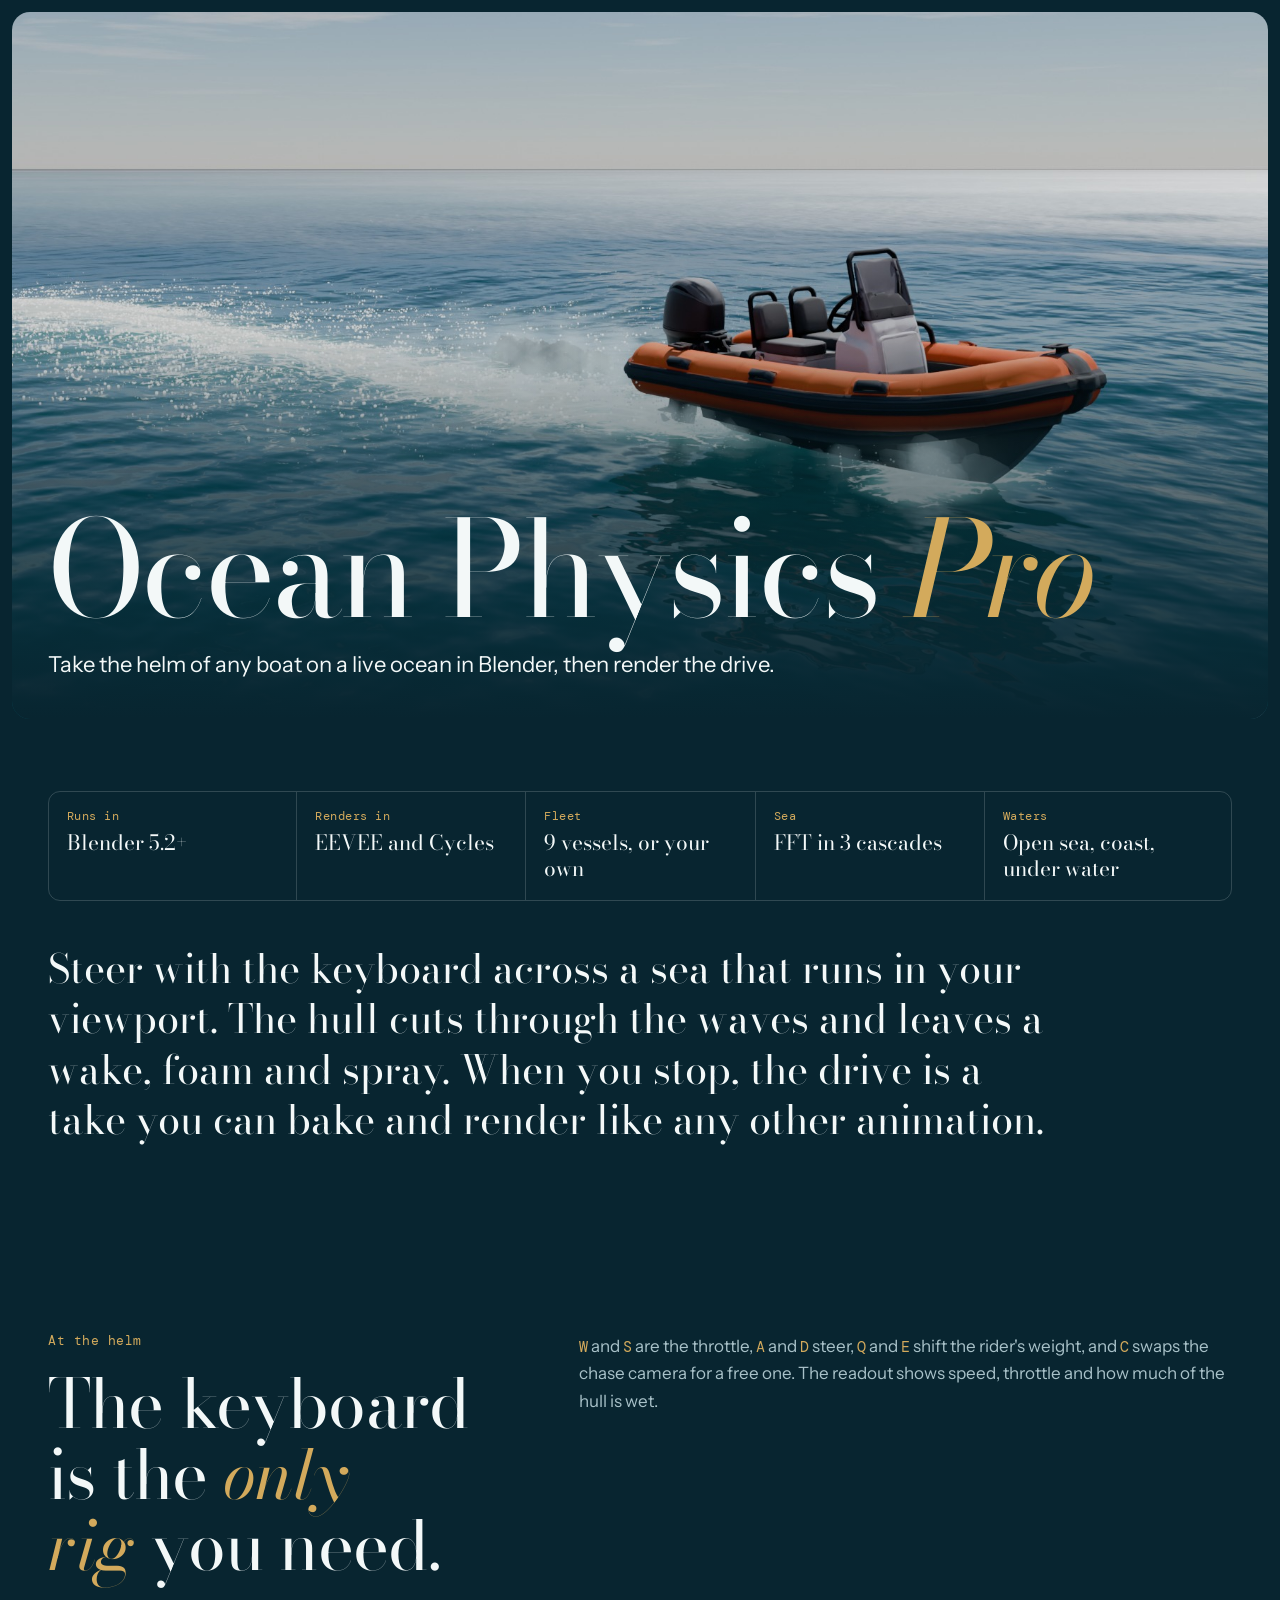
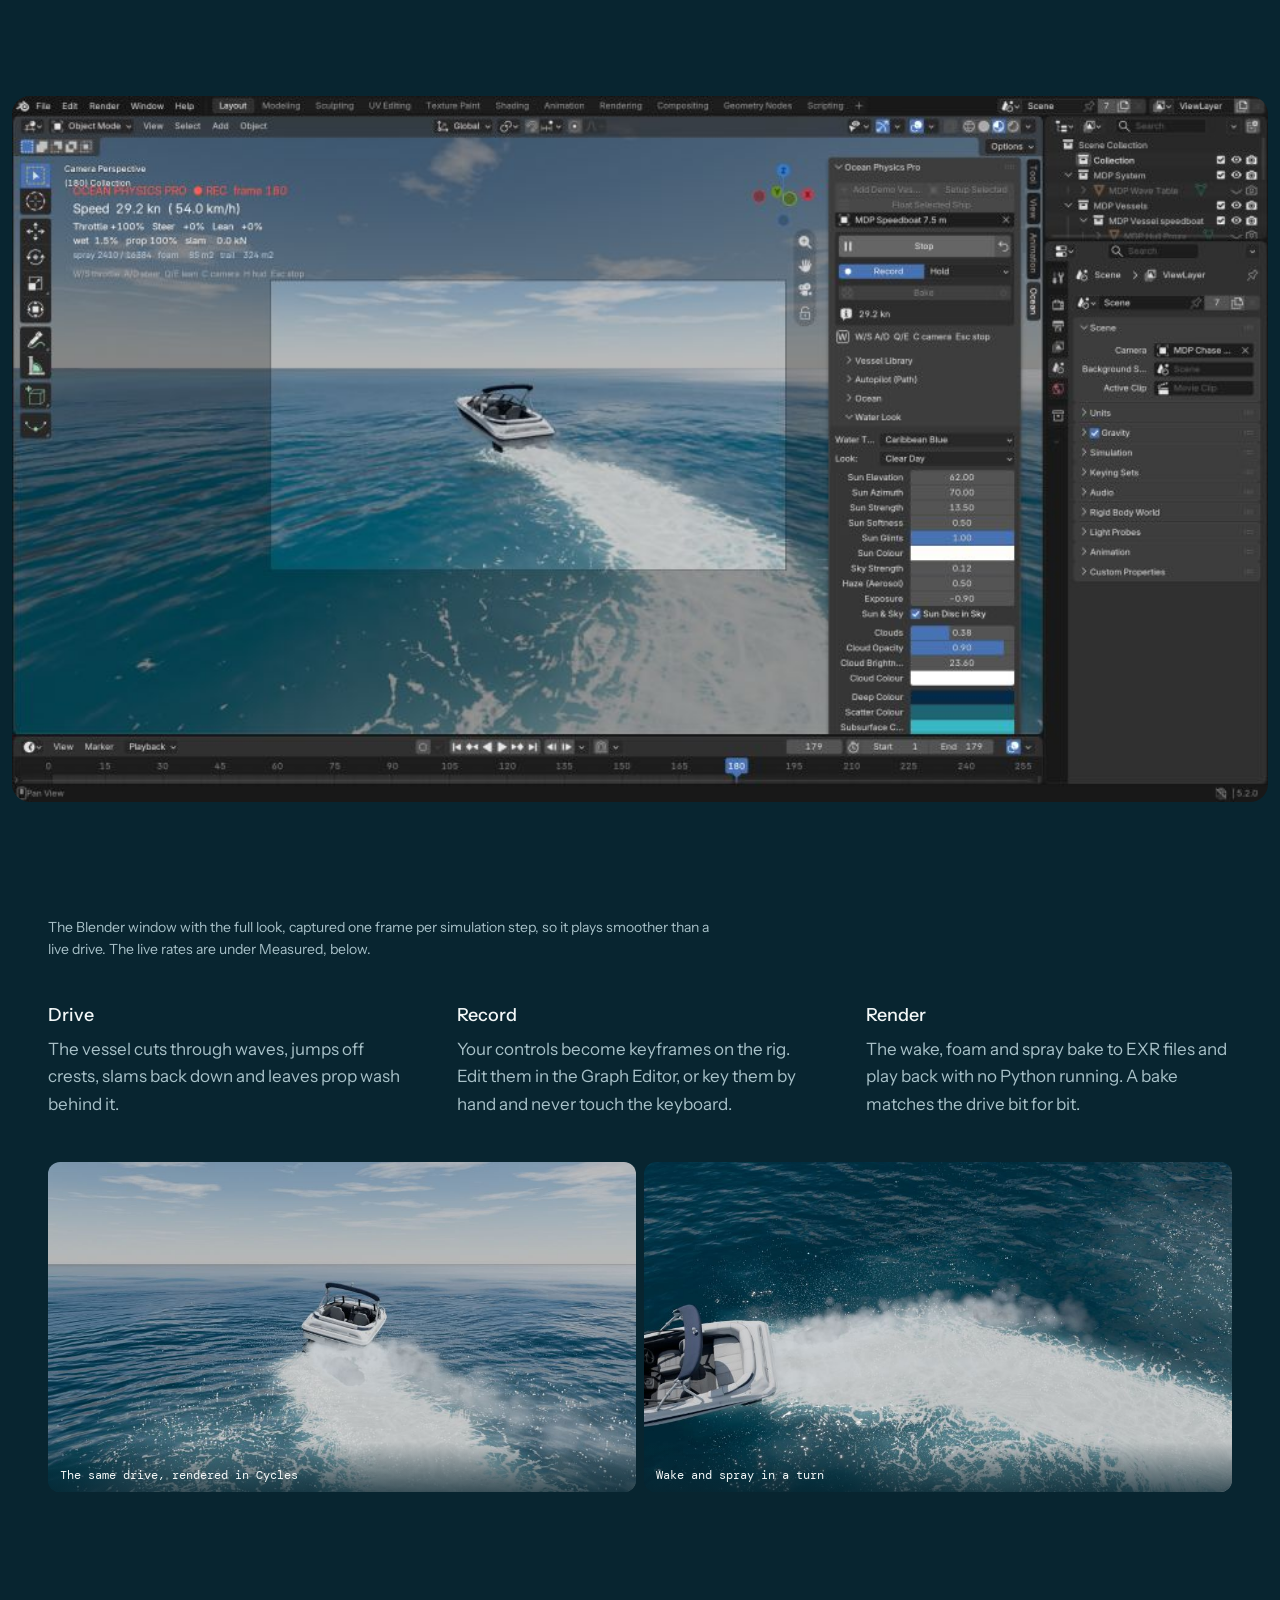
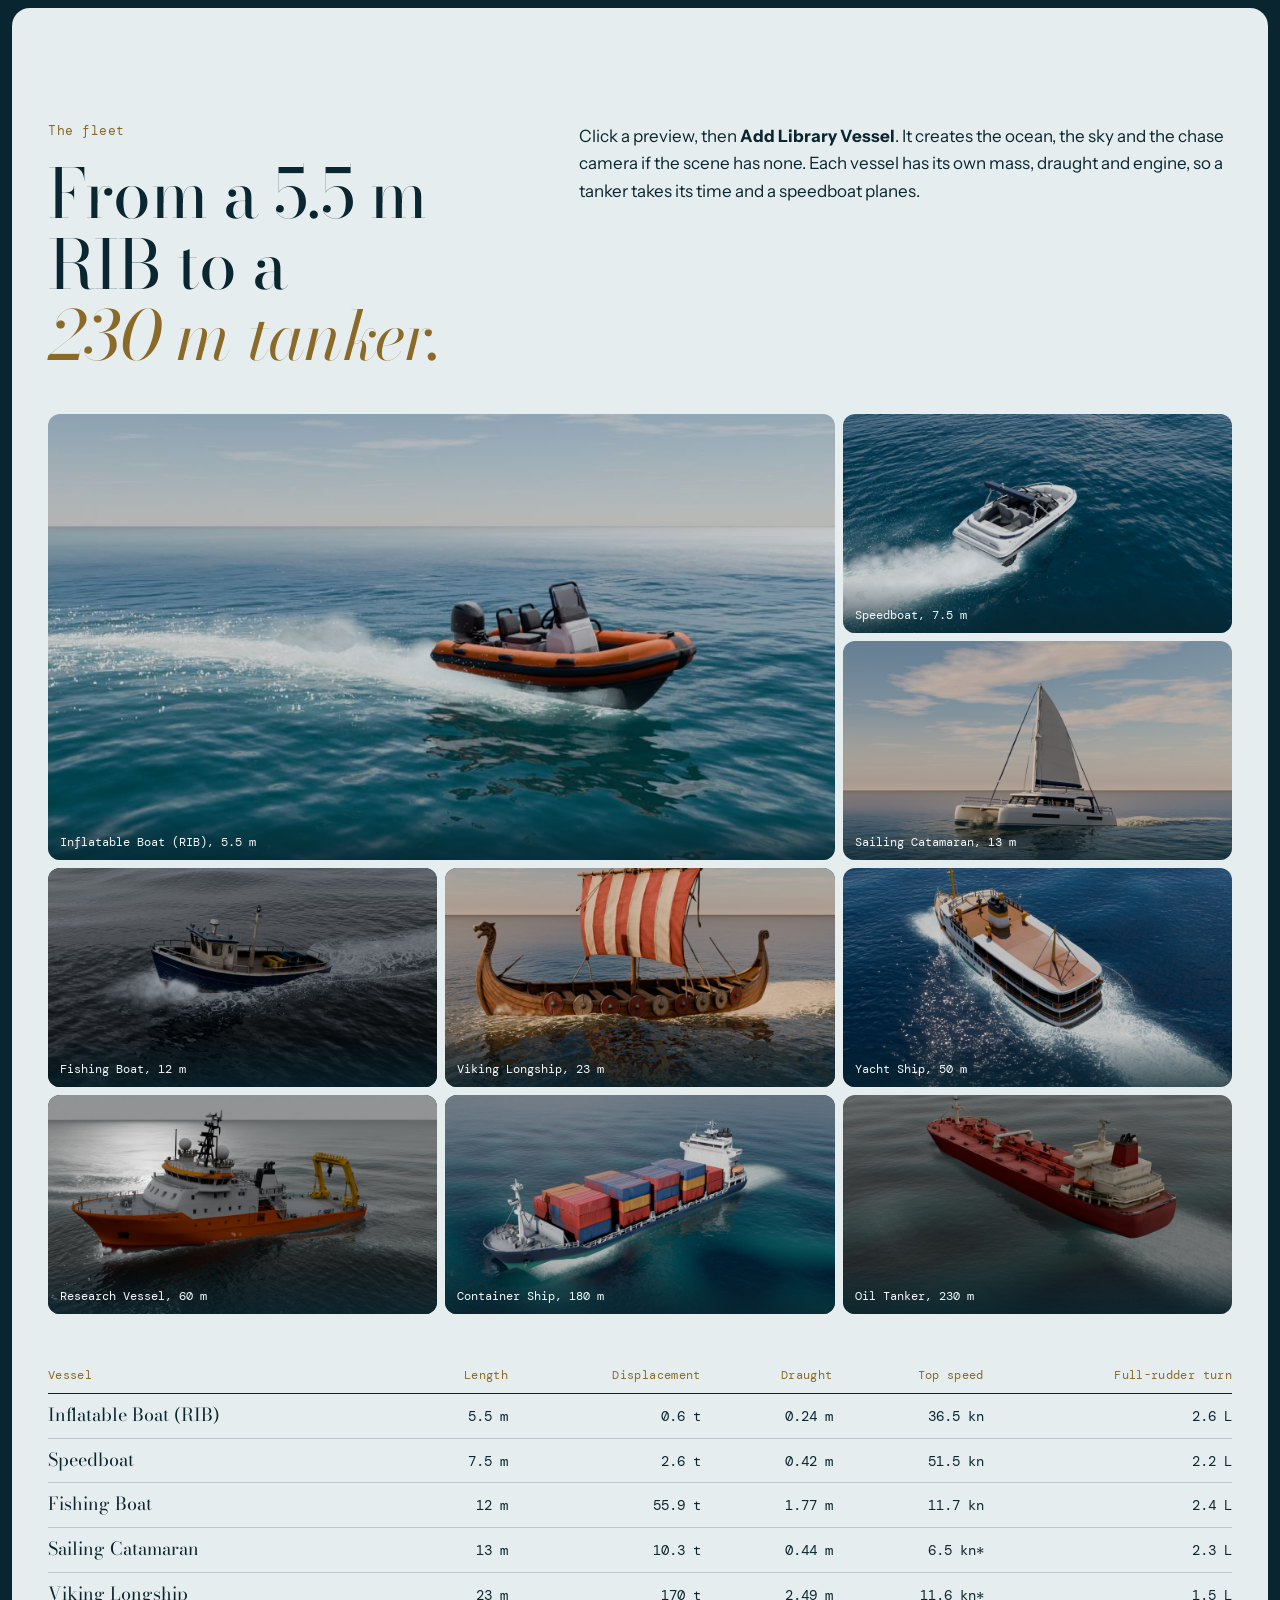
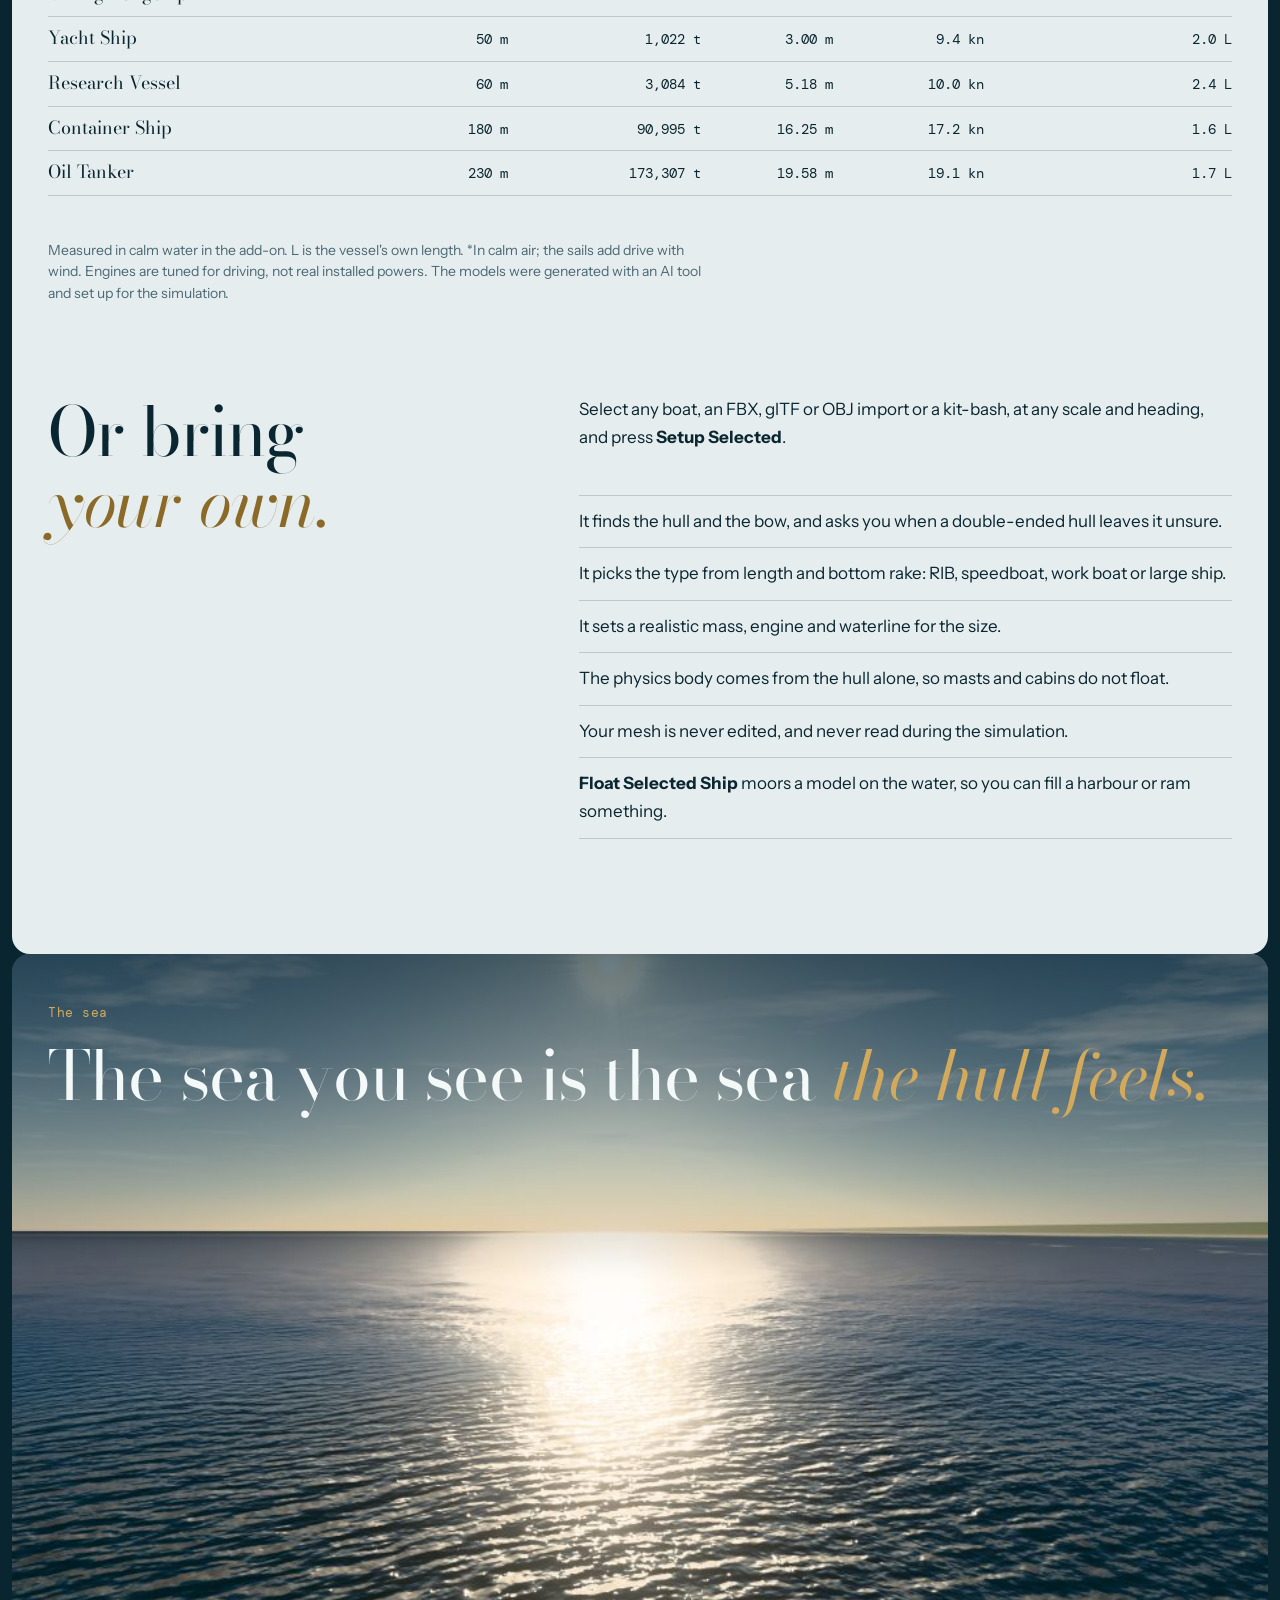
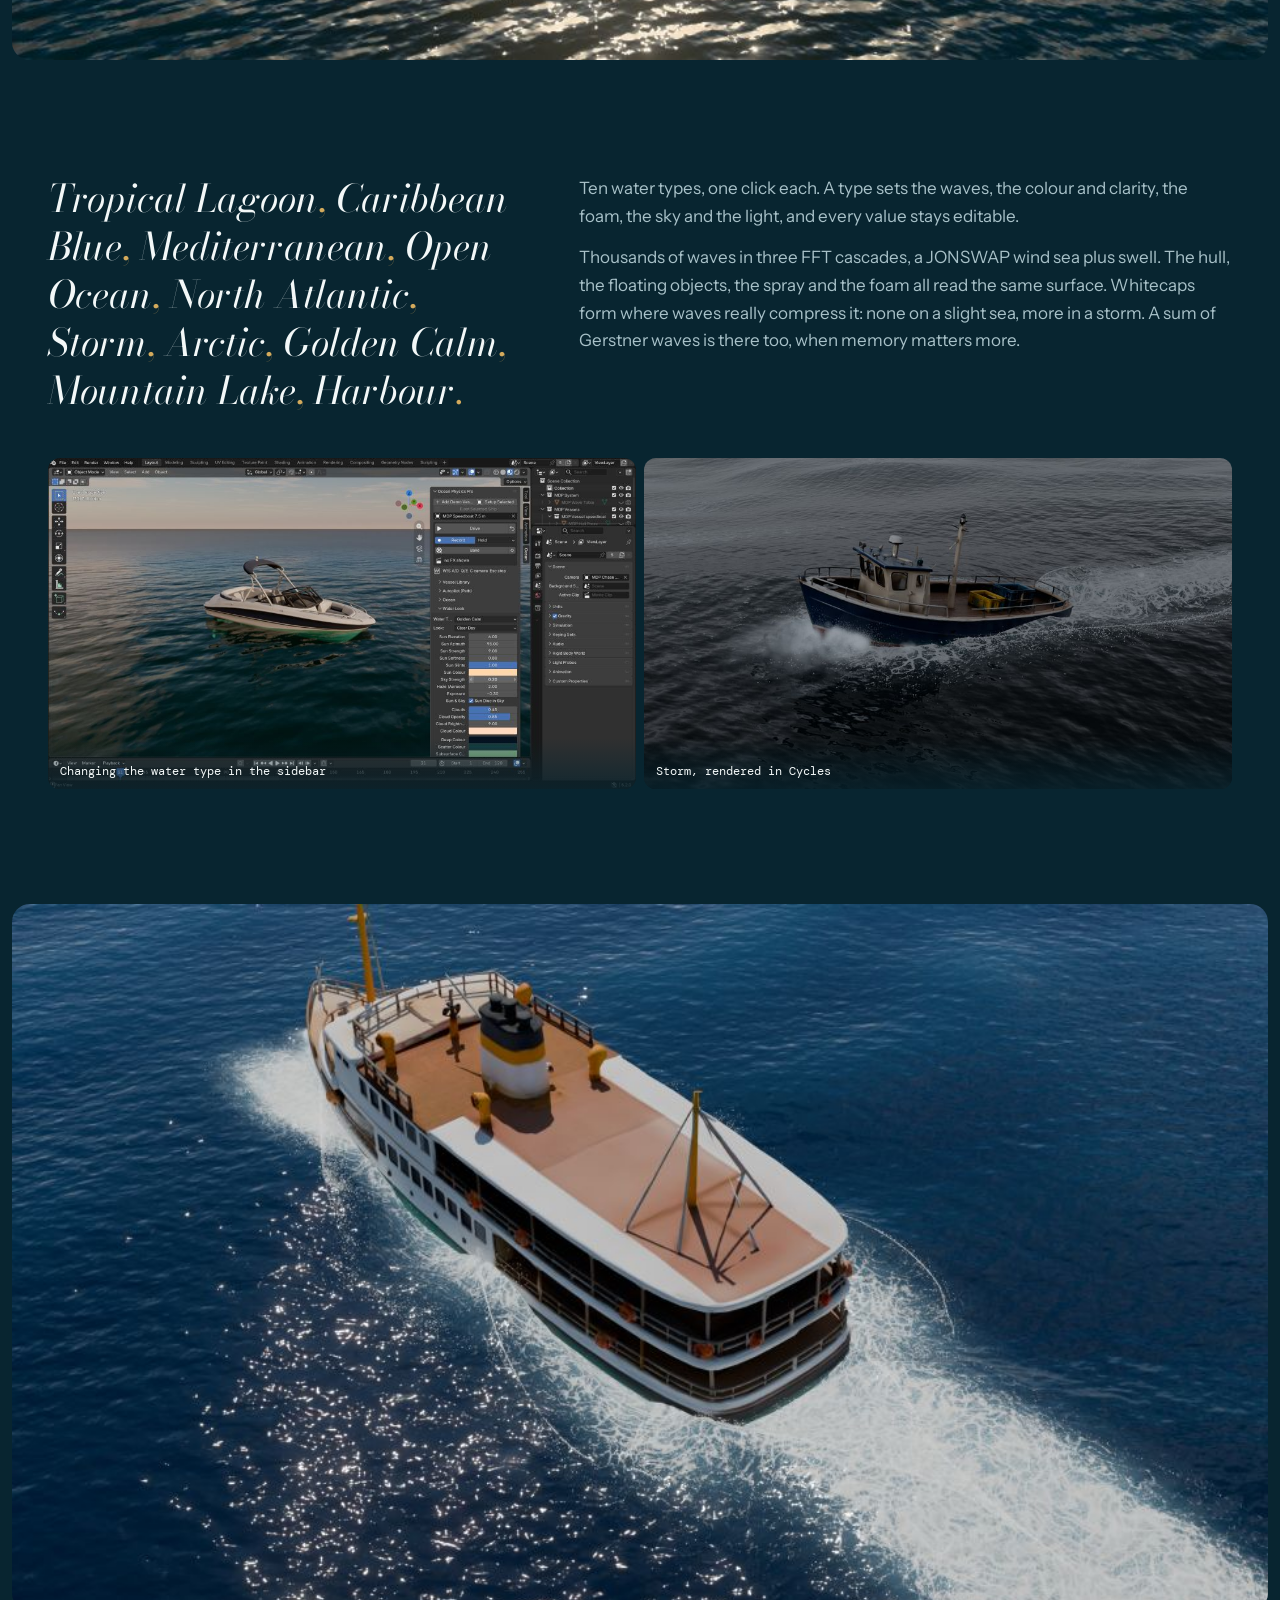
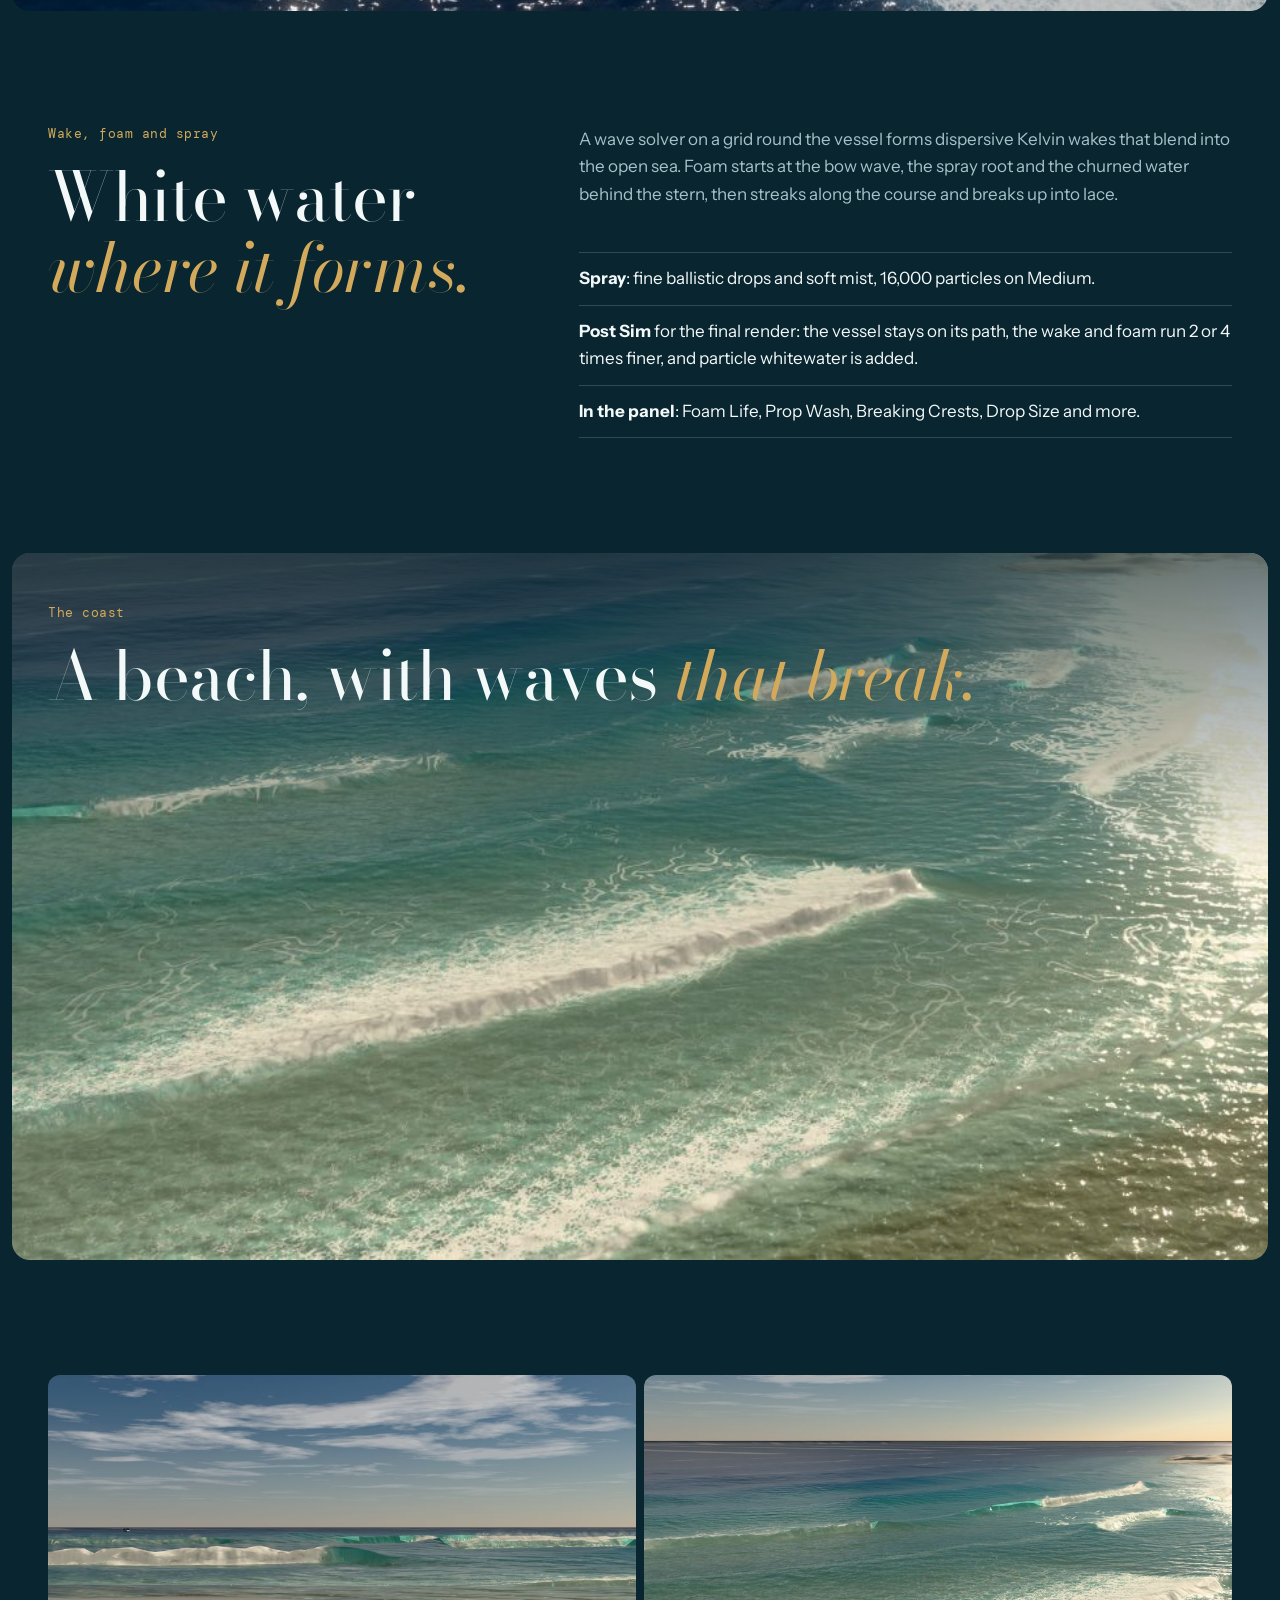
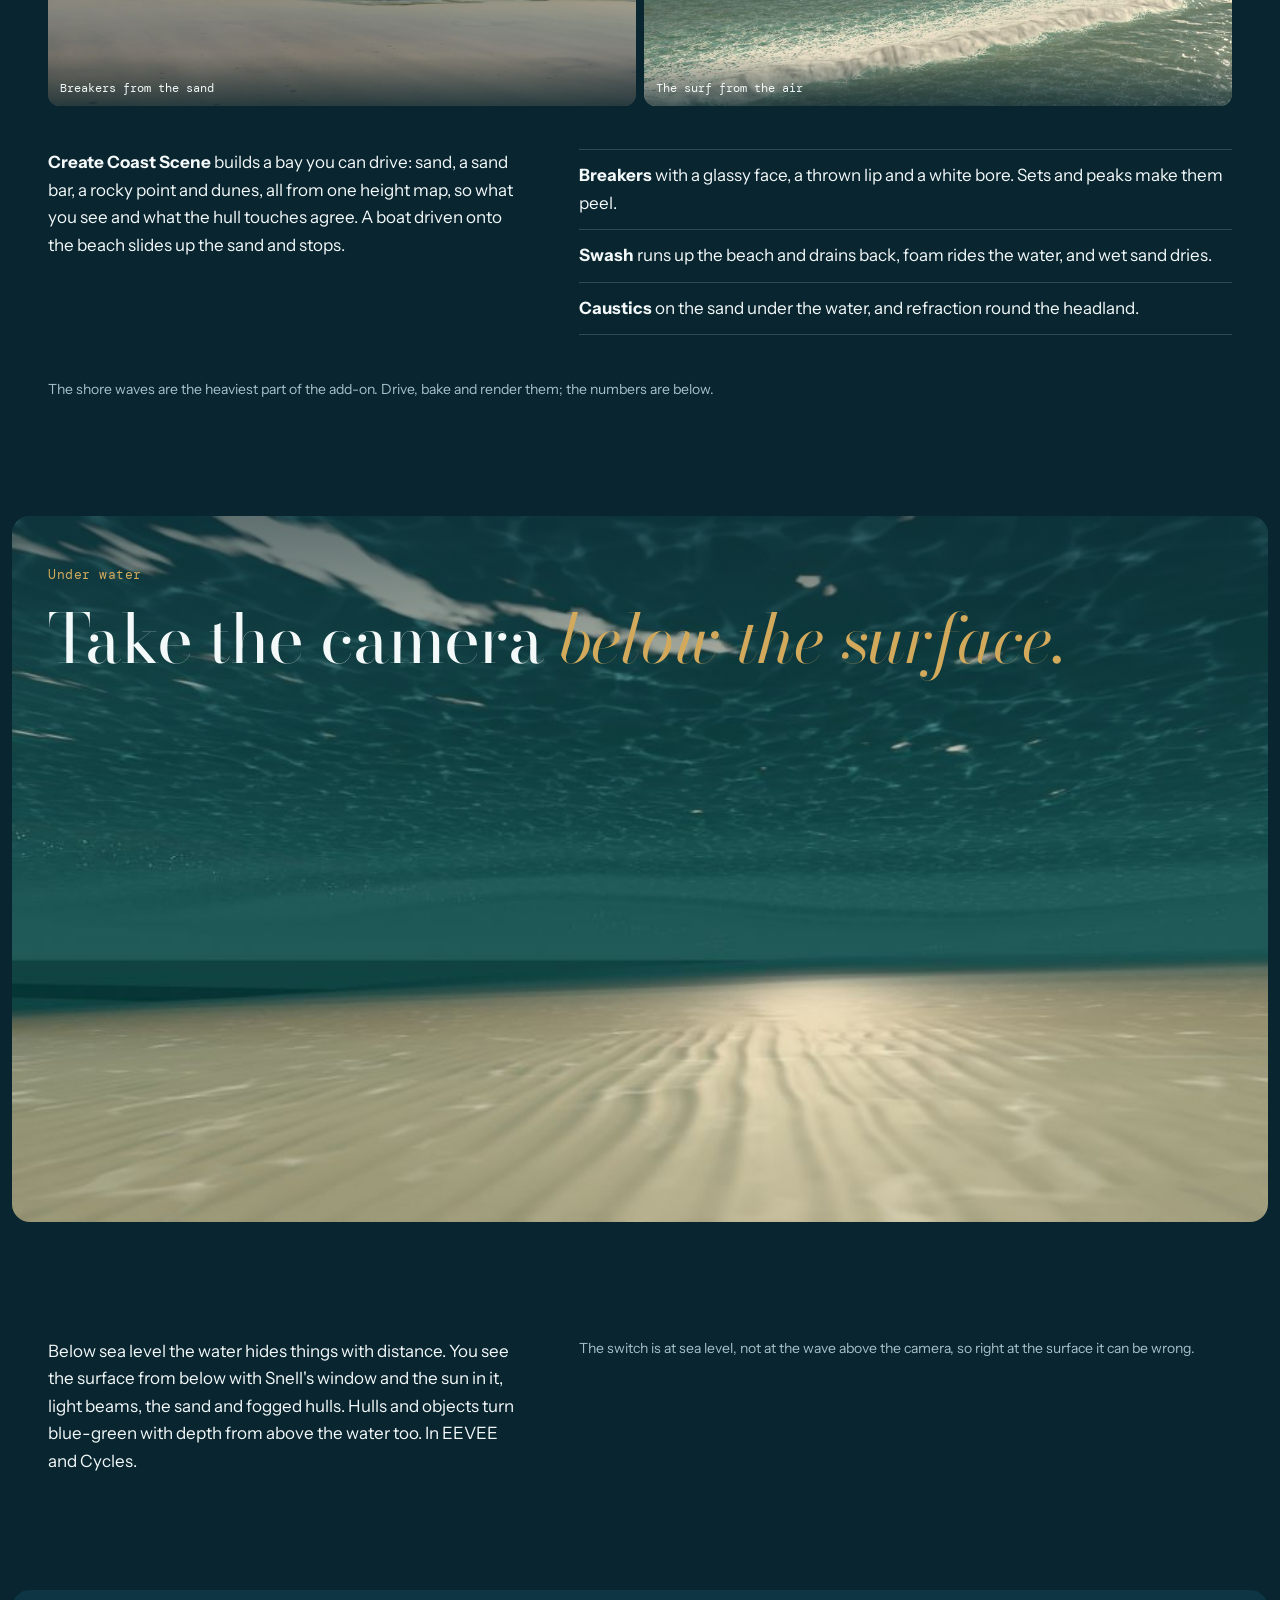
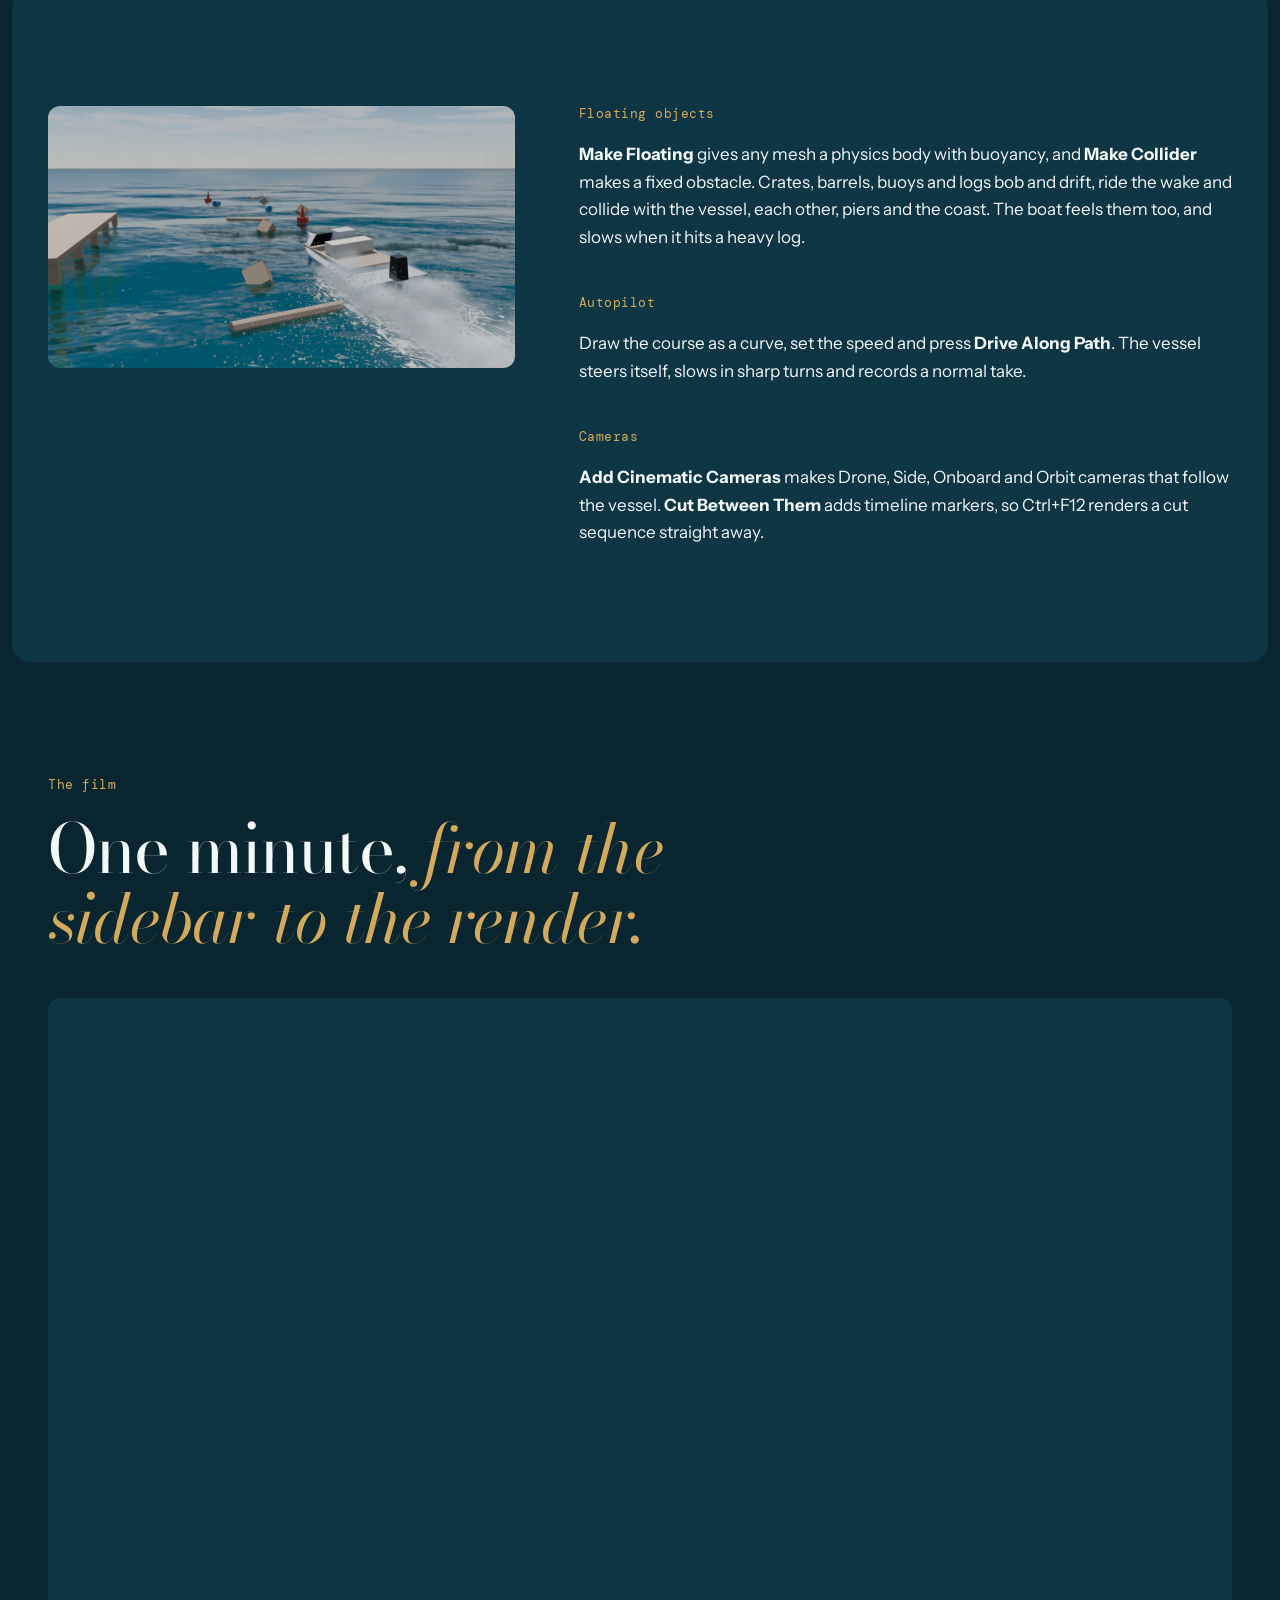
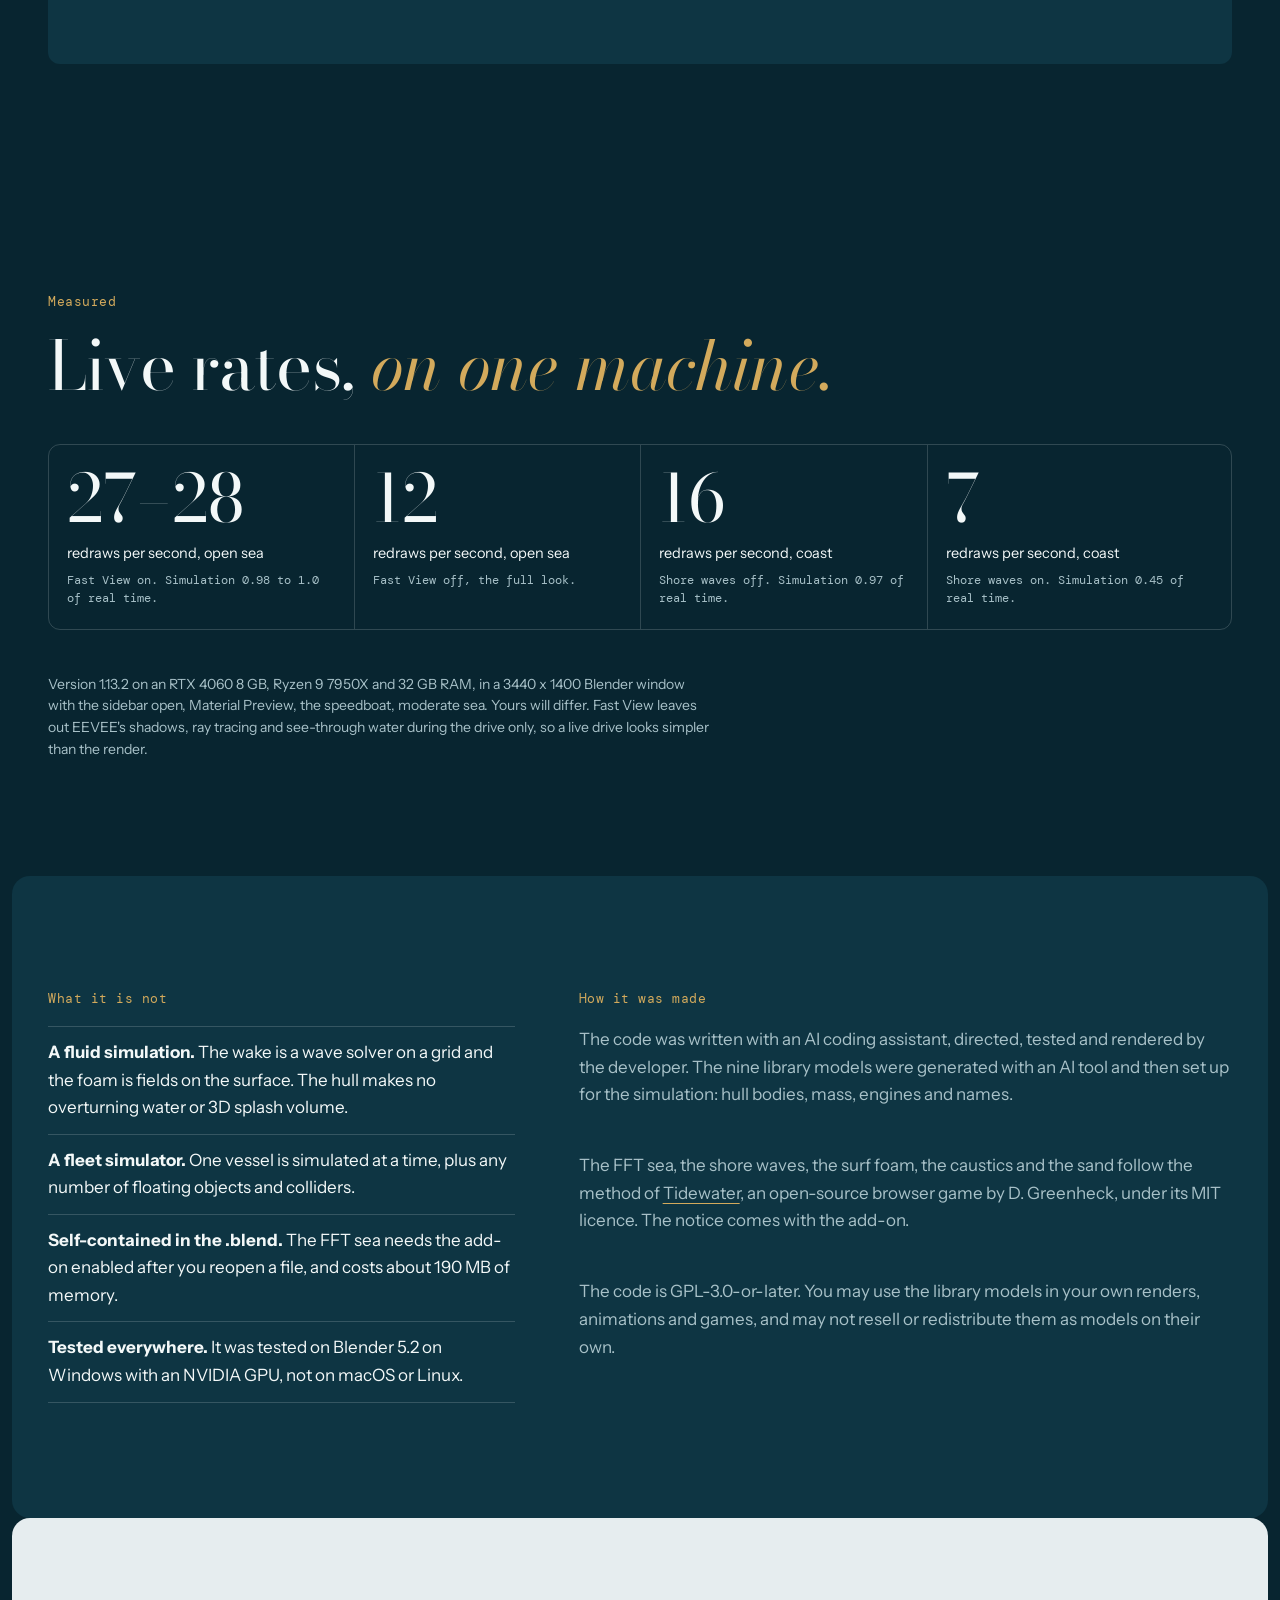
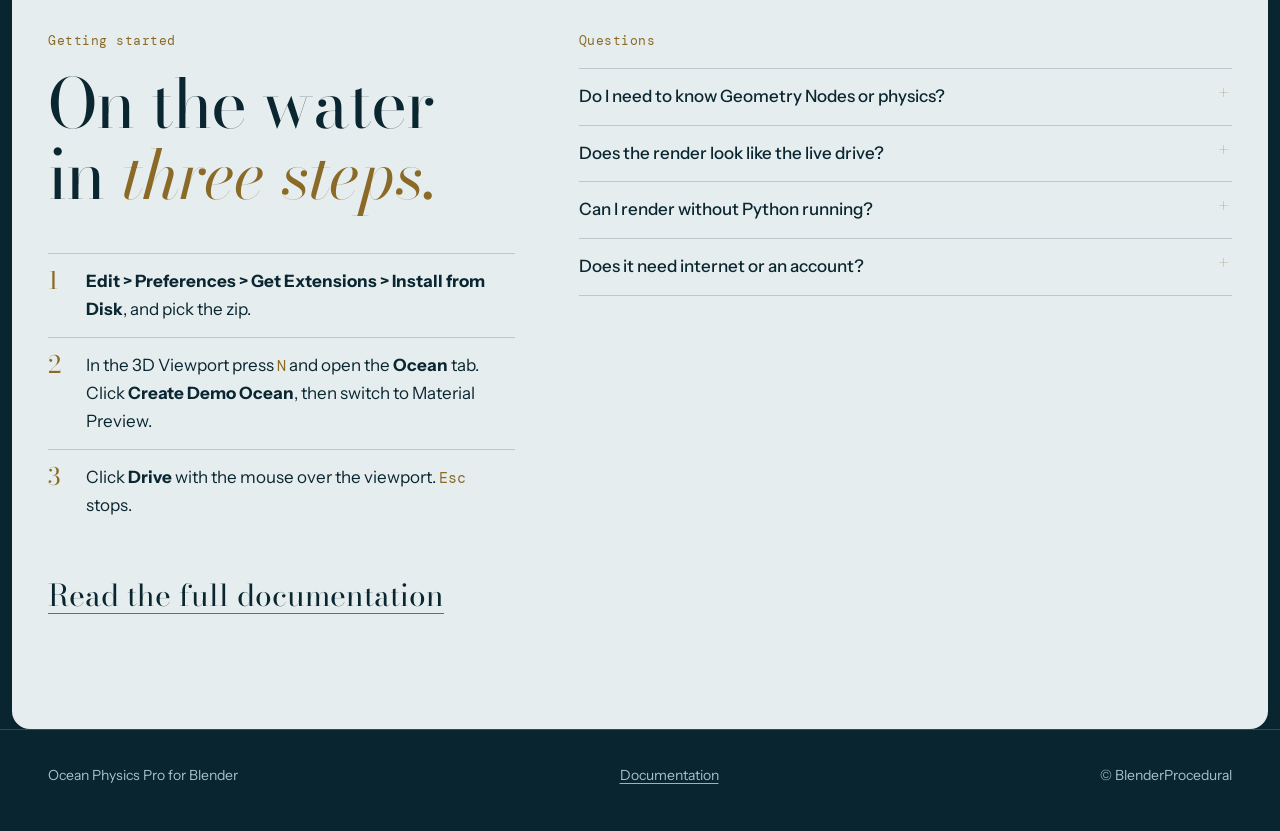
==== commit 0acef8b7: "Name no model tool on the page or in the documentation Co-Authored-By: Claude Opus 5.5 <noreply@anth" ====
--- a/index.html
+++ b/index.html
@@ -104,7 +104,7 @@
         <tr><td>Oil Tanker</td><td>230 m</td><td>173,307 t</td><td>19.58 m</td><td>19.1 kn</td><td>1.7 L</td></tr>
       </table>
     </div>
-    <p class="note">Measured in calm water in the add-on. L is the vessel's own length. *In calm air; the sails add drive with wind. Engines are tuned for driving, not real installed powers. The models were generated with an AI tool (Tripo AI) and set up for the simulation.</p>
+    <p class="note">Measured in calm water in the add-on. L is the vessel's own length. *In calm air; the sails add drive with wind. Engines are tuned for driving, not real installed powers. The models were generated with an AI tool and set up for the simulation.</p>
     <div class="two after">
       <div>
         <h2>Or bring <em>your own.</em></h2>
@@ -270,7 +270,7 @@
     <div class="stack">
       <div>
         <p class="label">How it was made</p>
-        <p class="prose quiet">The code was written with an AI coding assistant, directed, tested and rendered by the developer. The nine library models were generated with Tripo AI and then set up for the simulation: hull bodies, mass, engines and names.</p>
+        <p class="prose quiet">The code was written with an AI coding assistant, directed, tested and rendered by the developer. The nine library models were generated with an AI tool and then set up for the simulation: hull bodies, mass, engines and names.</p>
       </div>
       <p class="prose quiet">The FFT sea, the shore waves, the surf foam, the caustics and the sand follow the method of <a href="https://github.com/dgreenheck/tidewater">Tidewater</a>, an open-source browser game by D. Greenheck, under its MIT licence. The notice comes with the add-on.</p>
       <p class="prose quiet">The code is GPL-3.0-or-later. You may use the library models in your own renders, animations and games, and may not resell or redistribute them as models on their own.</p>
--- a/assets/style.css
+++ b/assets/style.css
@@ -196,3 +196,21 @@
 @media (max-width: 480px) {
   .hero video { aspect-ratio: 4 / 5; }
 }
+
+/* rounded corners: pictures, bands and boxes alike */
+:root { --r: 12px; --r-big: 18px; --inset: 12px; }
+.hero, .bleed, .paper, .raised { border-radius: var(--r-big); overflow: hidden; margin-inline: var(--inset); }
+.hero { margin-top: var(--inset); }
+.framed { --r-big: 12px; }
+.framed .hero, .framed .bleed, .framed .paper, .framed .raised { margin-inline: 0; }
+.framed .hero { margin-top: 0; }
+.shot, .film { border-radius: var(--r); overflow: hidden; }
+.pair, .fleet { gap: 8px; }
+.plate, .gauges { border: 1px solid var(--rule); border-radius: var(--r); padding-inline: 18px; }
+.doc .media { border-radius: var(--r); overflow: hidden; }
+.doc pre { border-radius: var(--r); }
+.toc { border: 1px solid var(--rule); border-radius: var(--r); padding: 16px 20px; }
+@media (max-width: 760px) {
+  :root { --inset: 8px; }
+  .plate, .gauges { padding-inline: 14px; }
+}
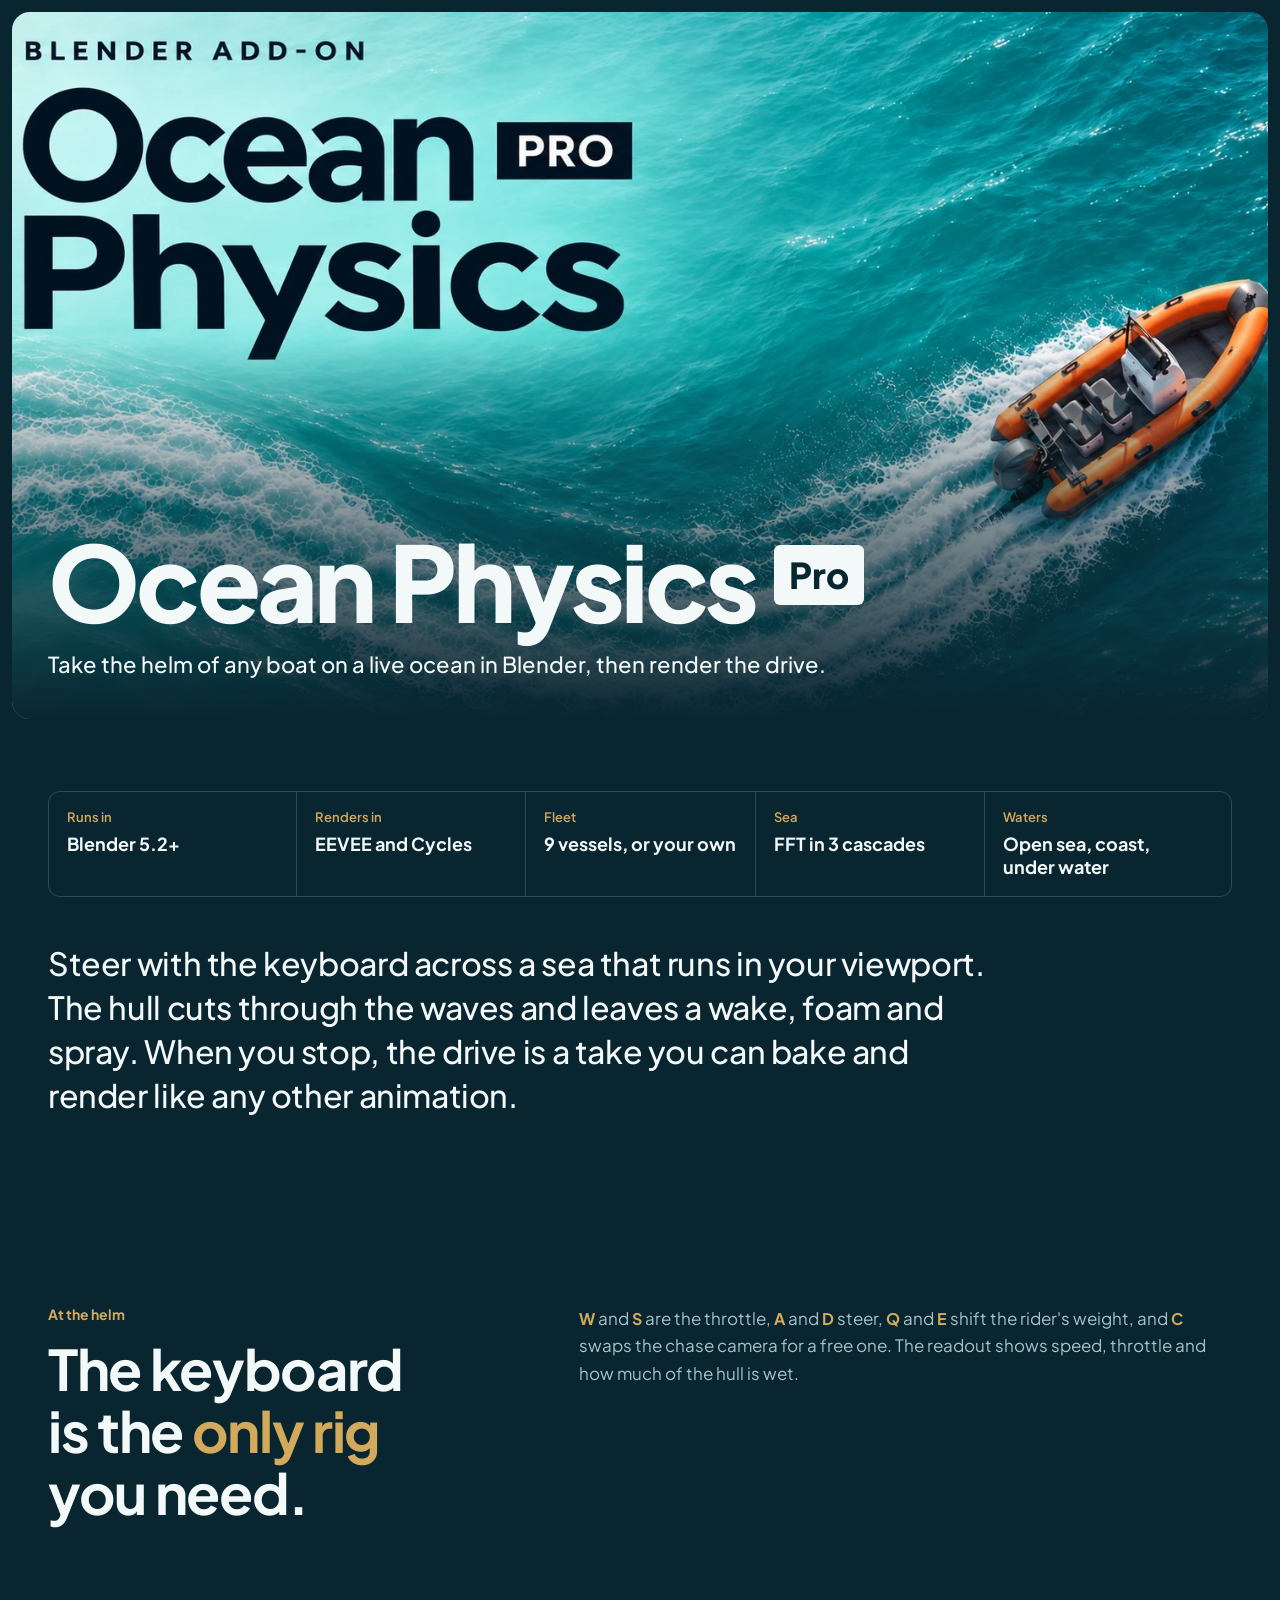
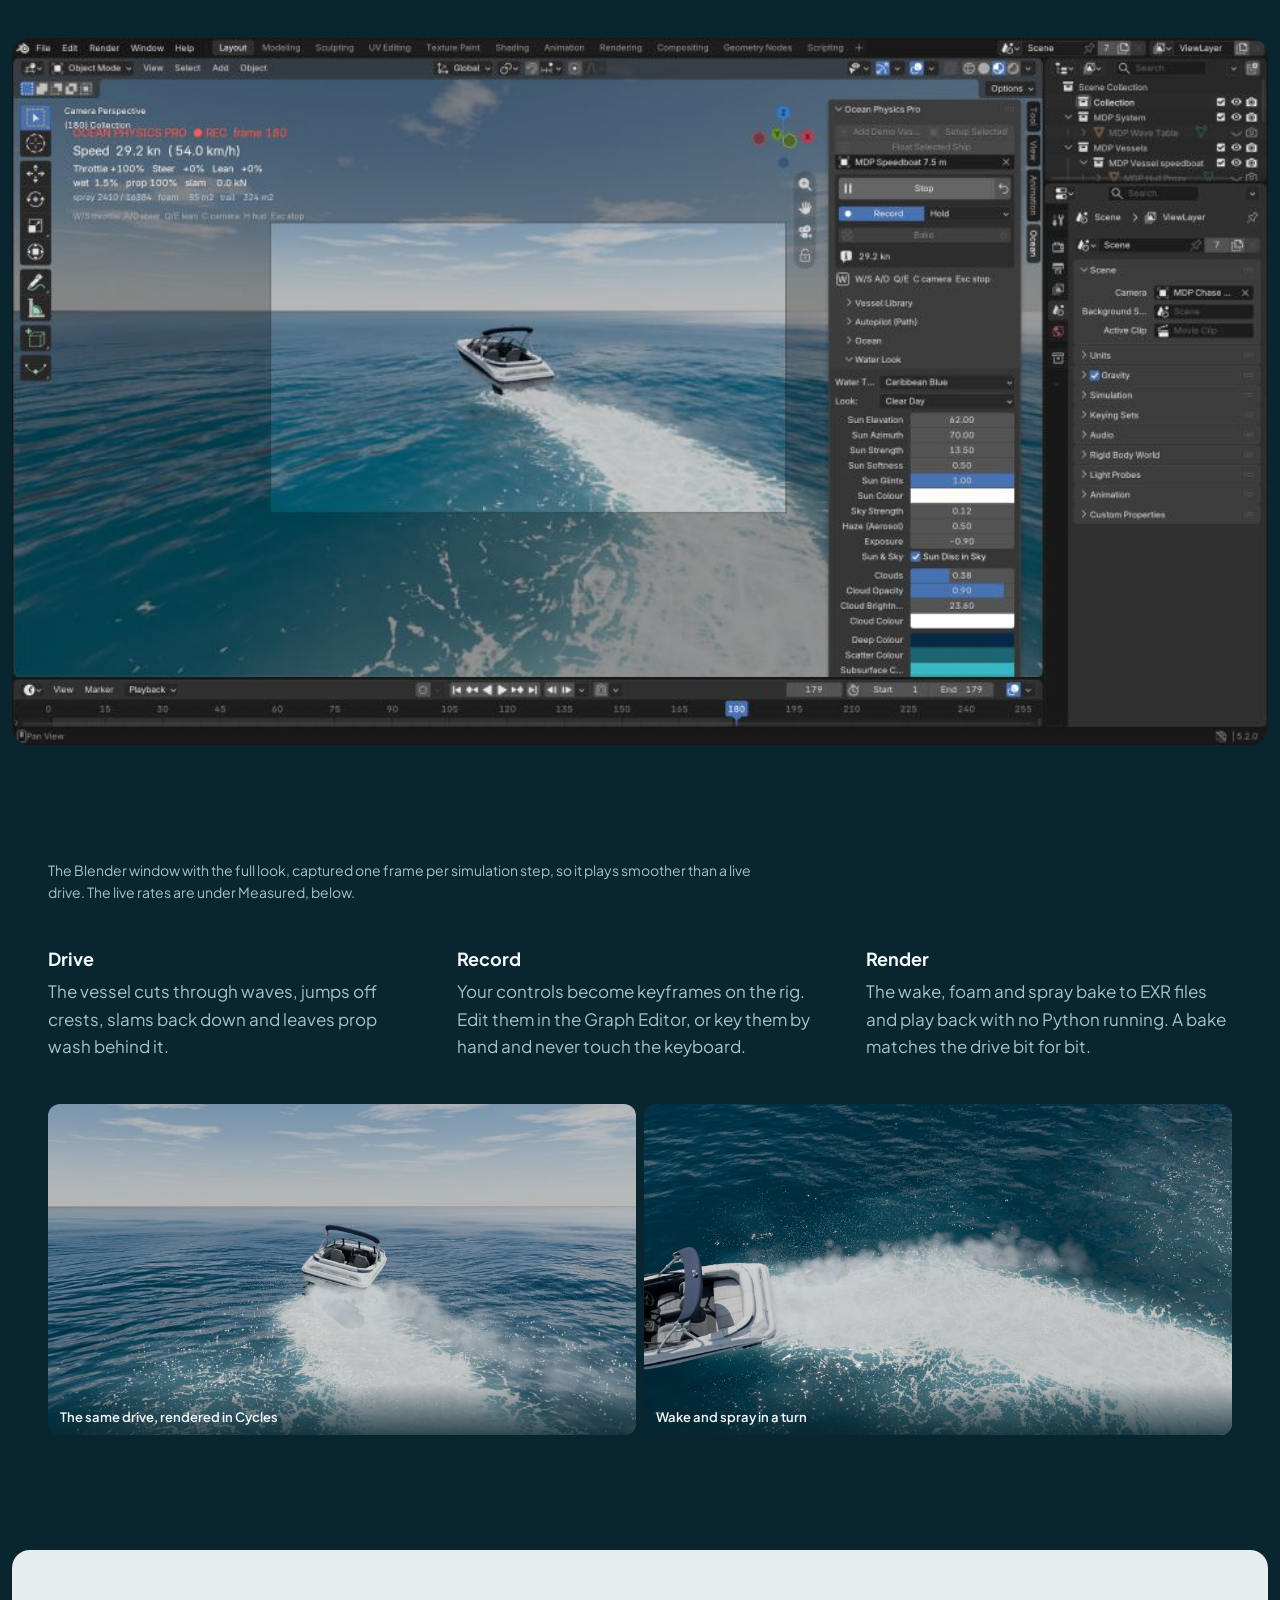
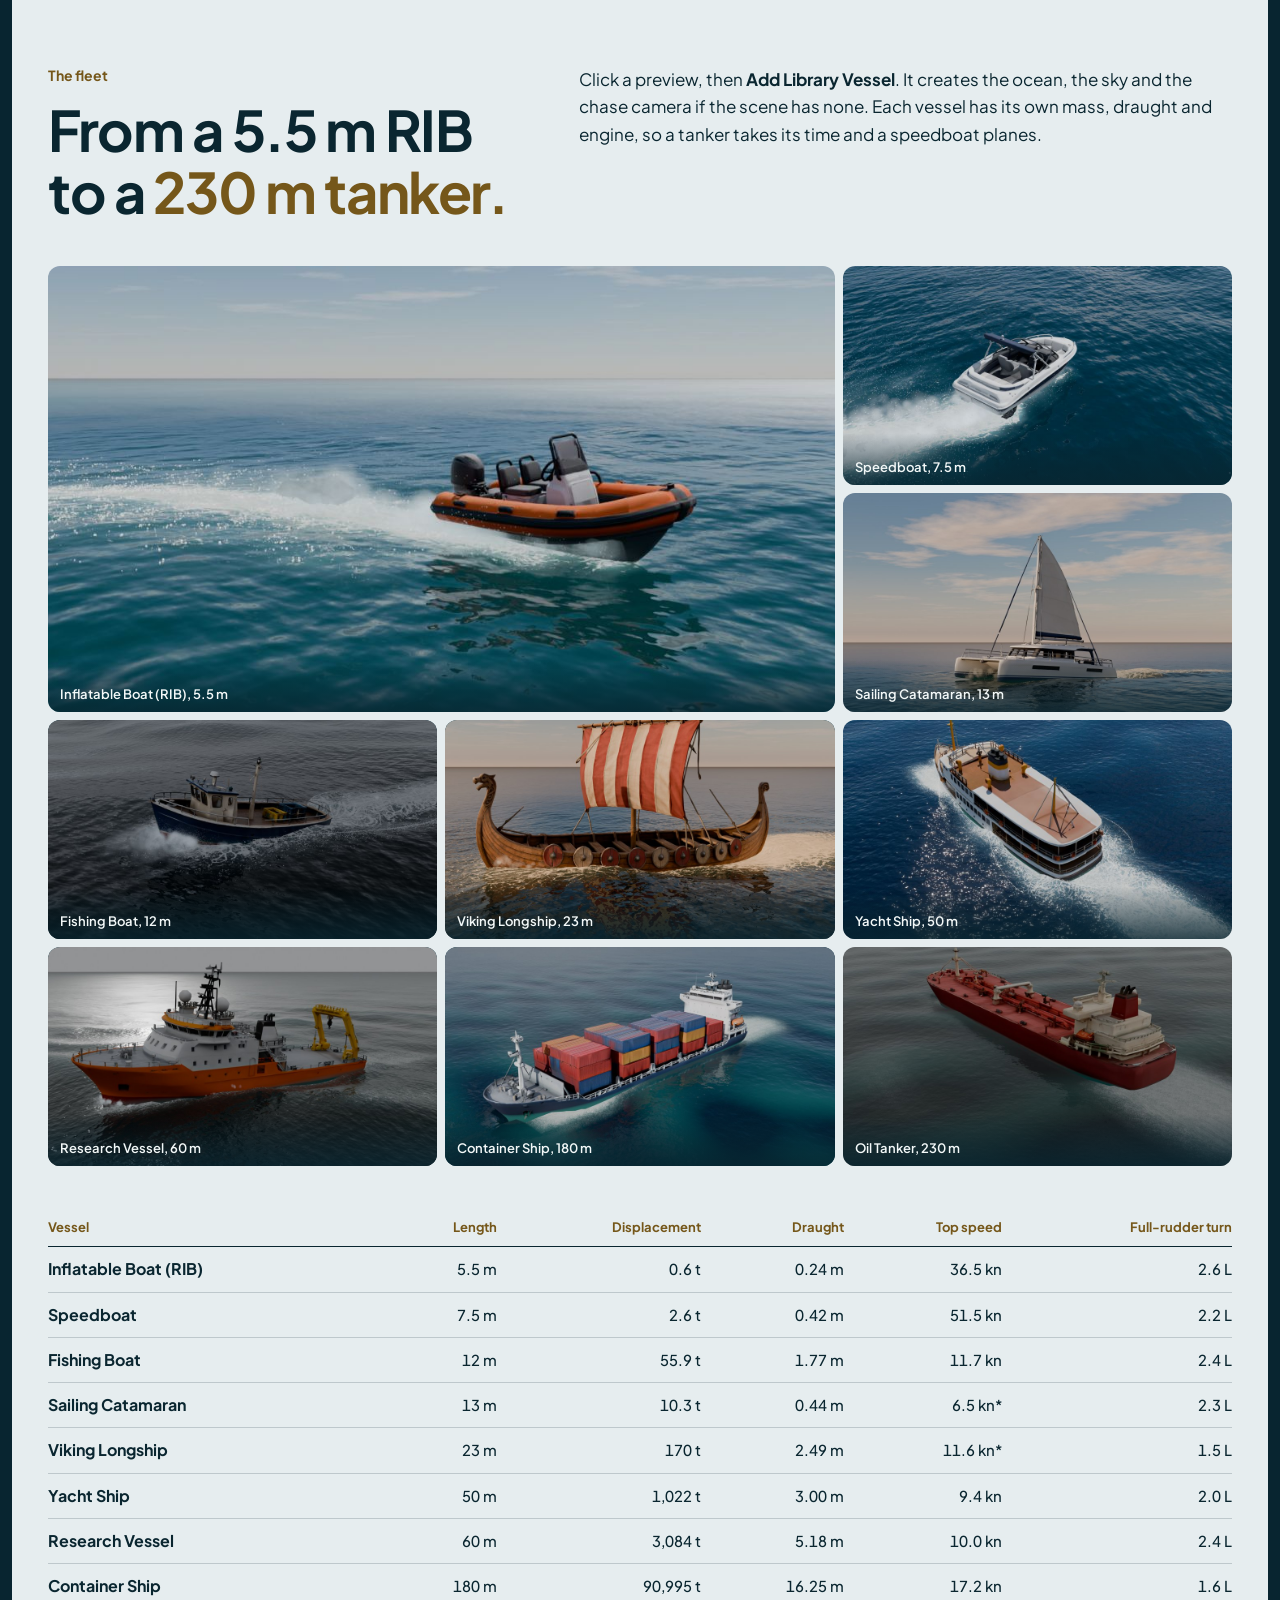
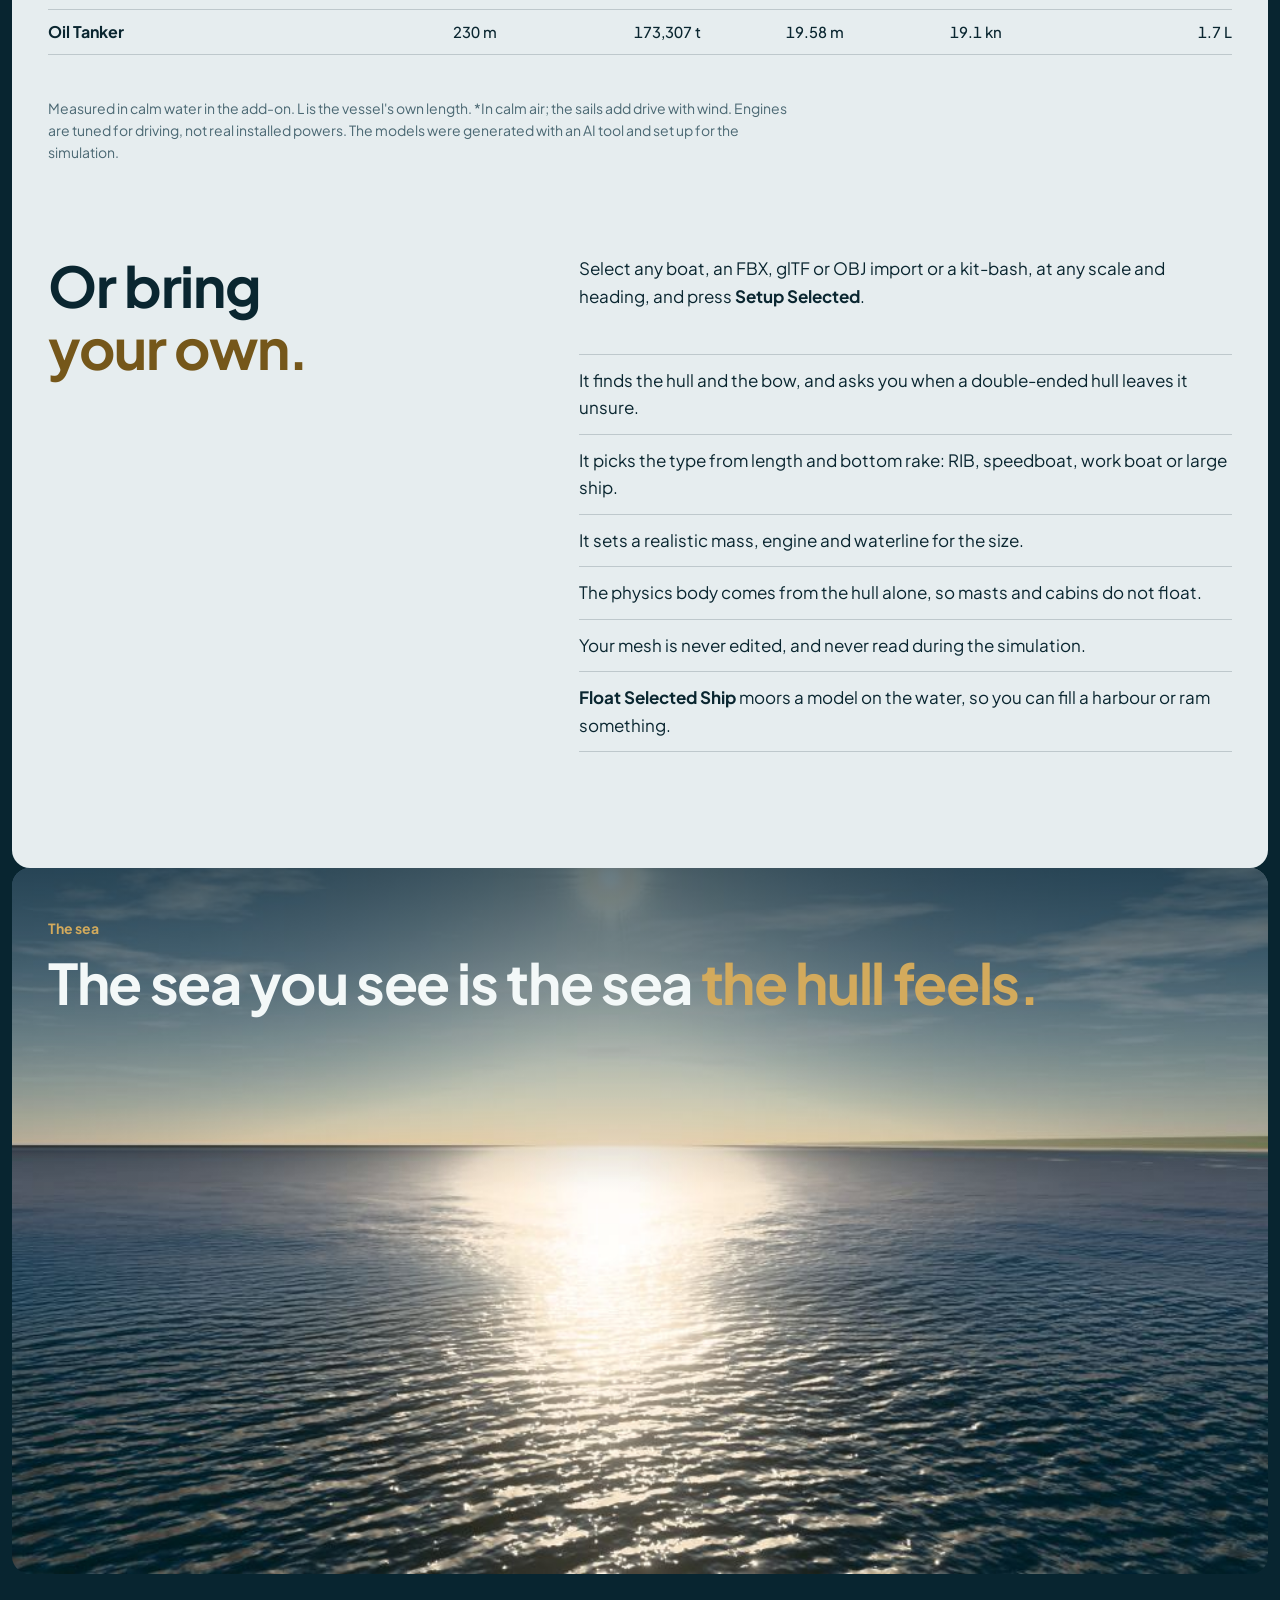
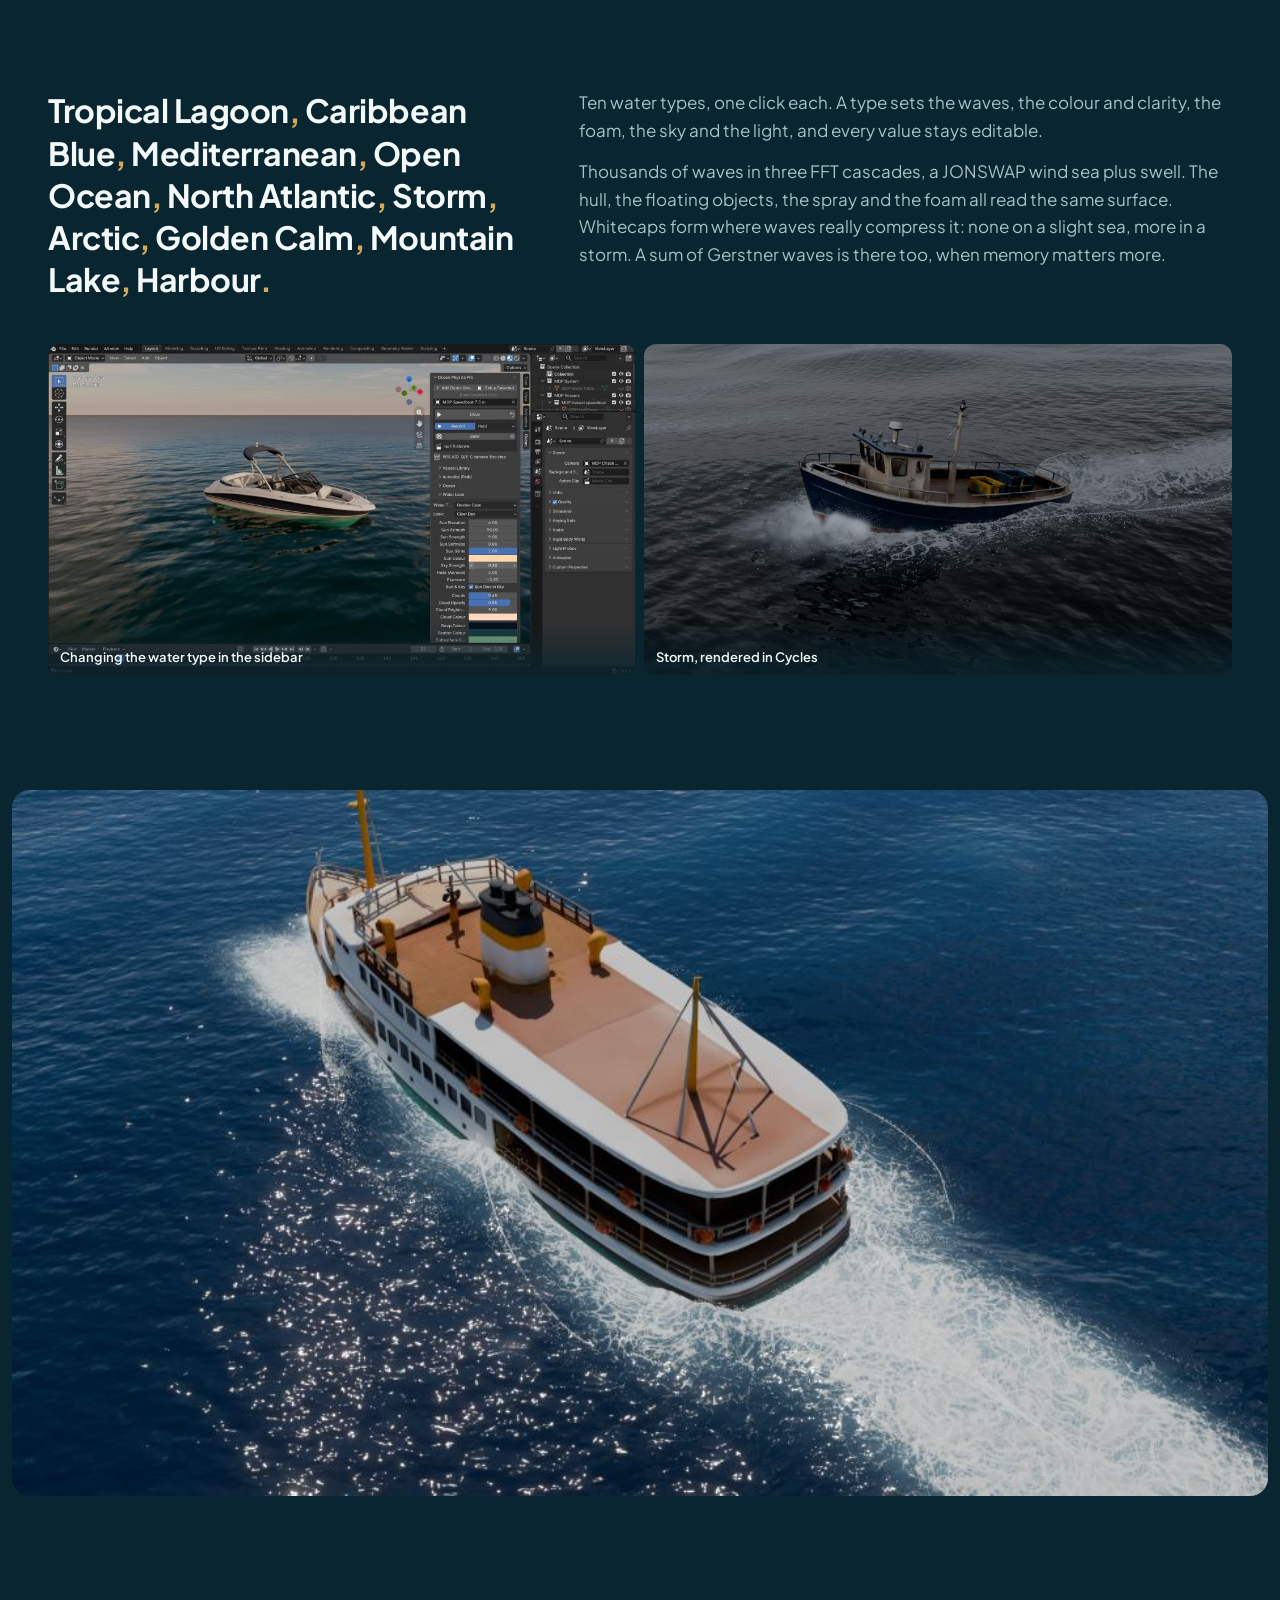
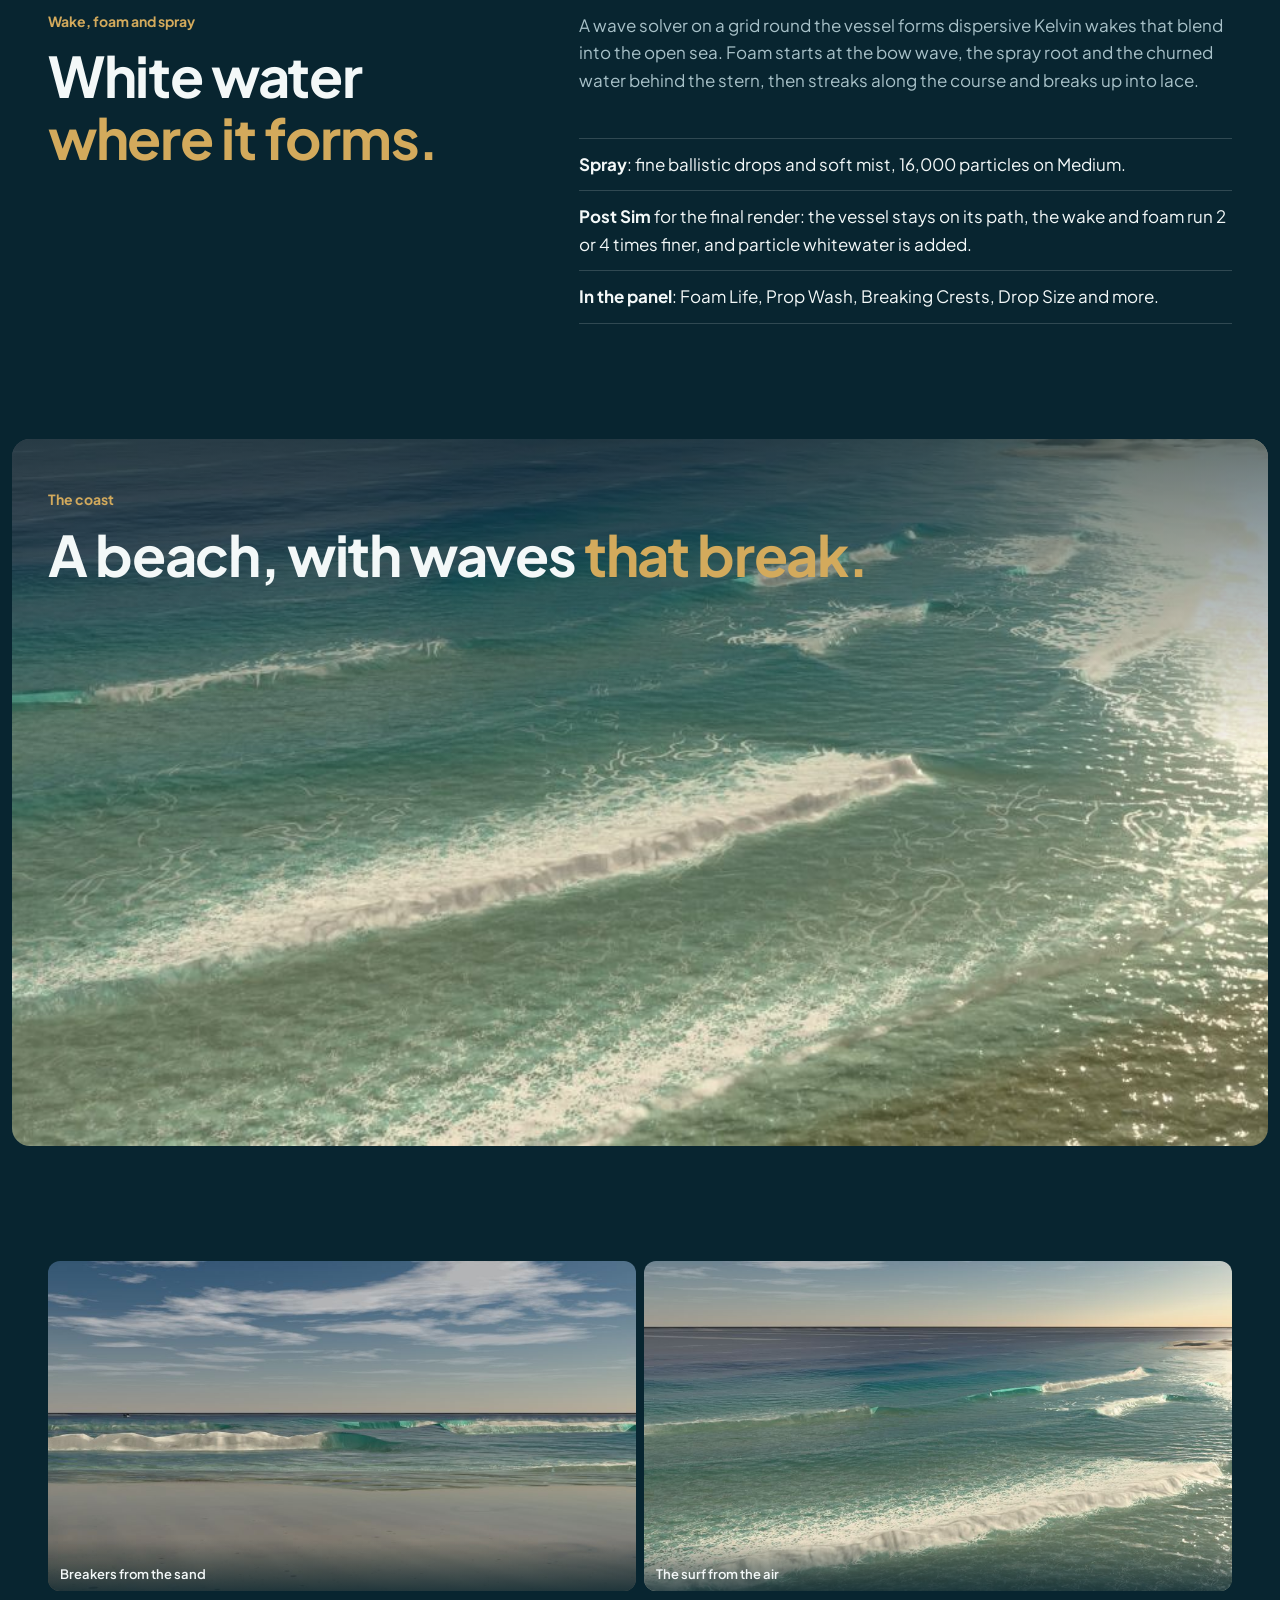
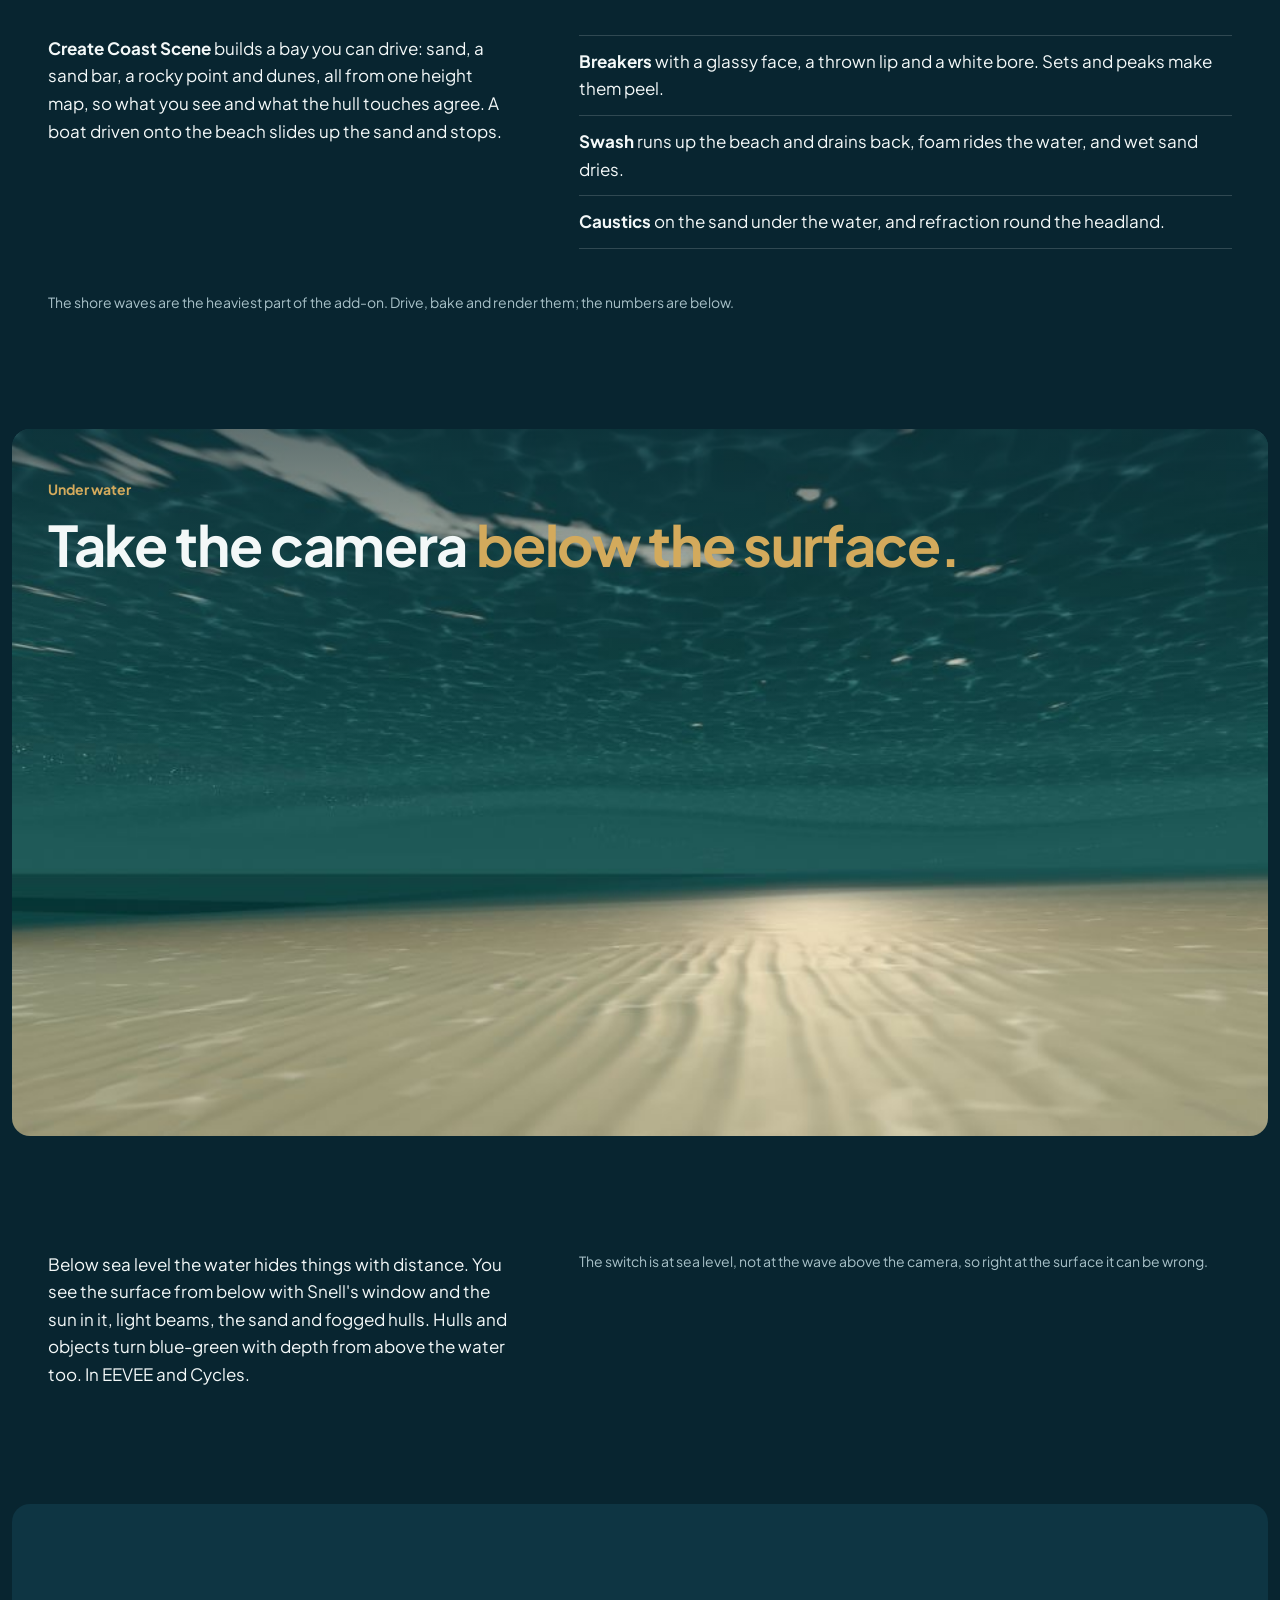
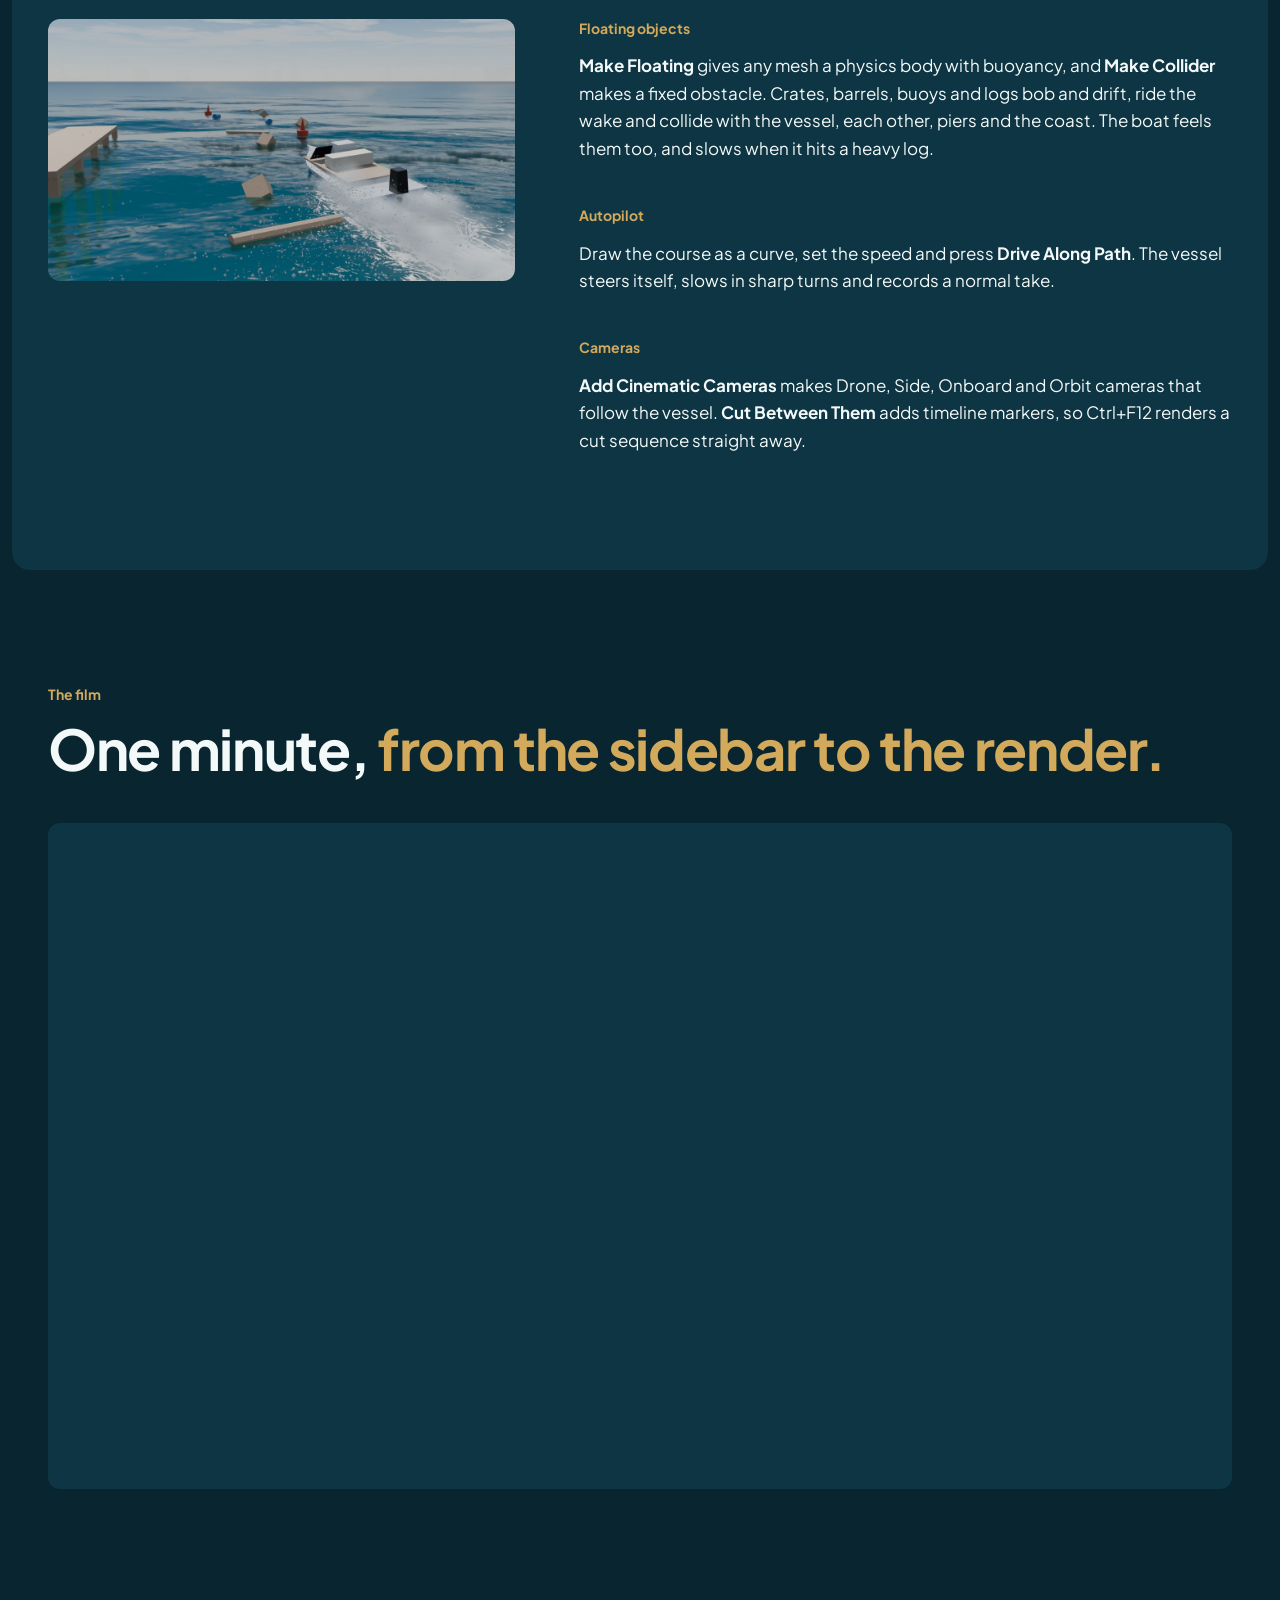
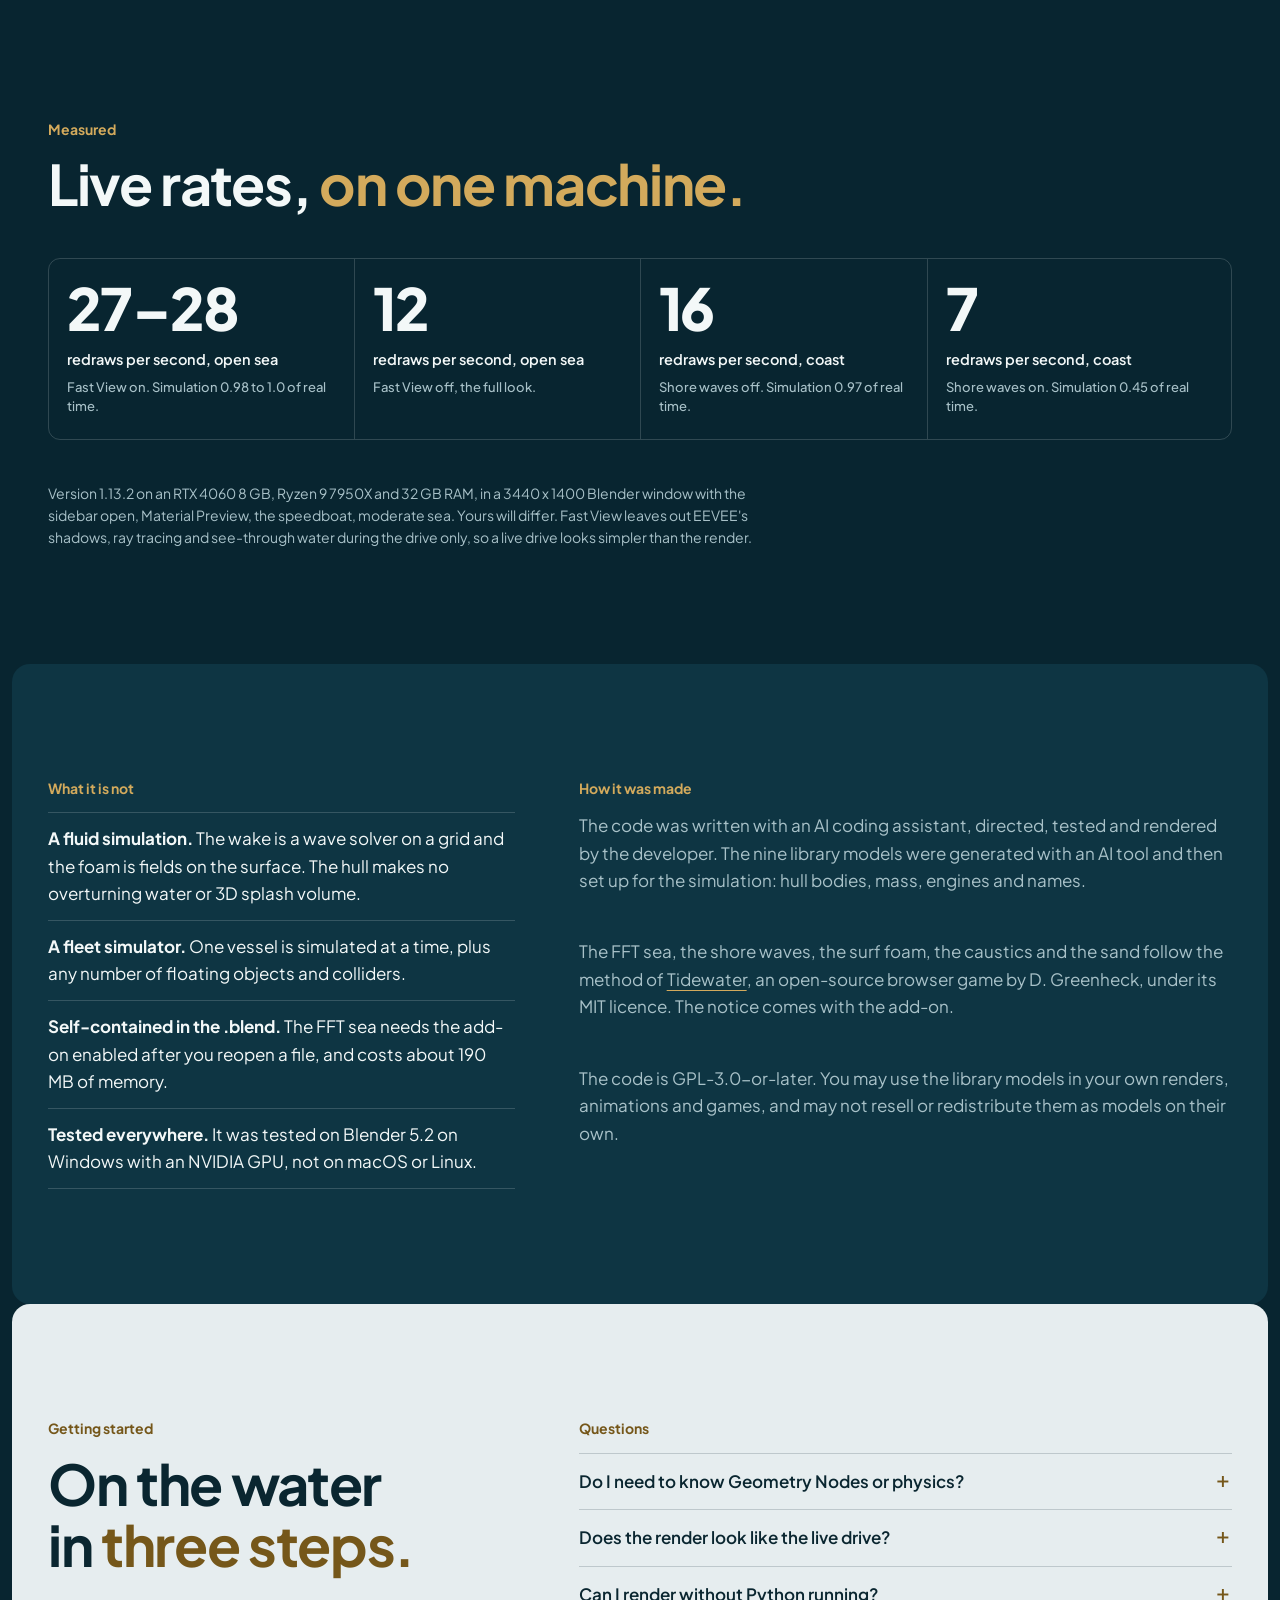
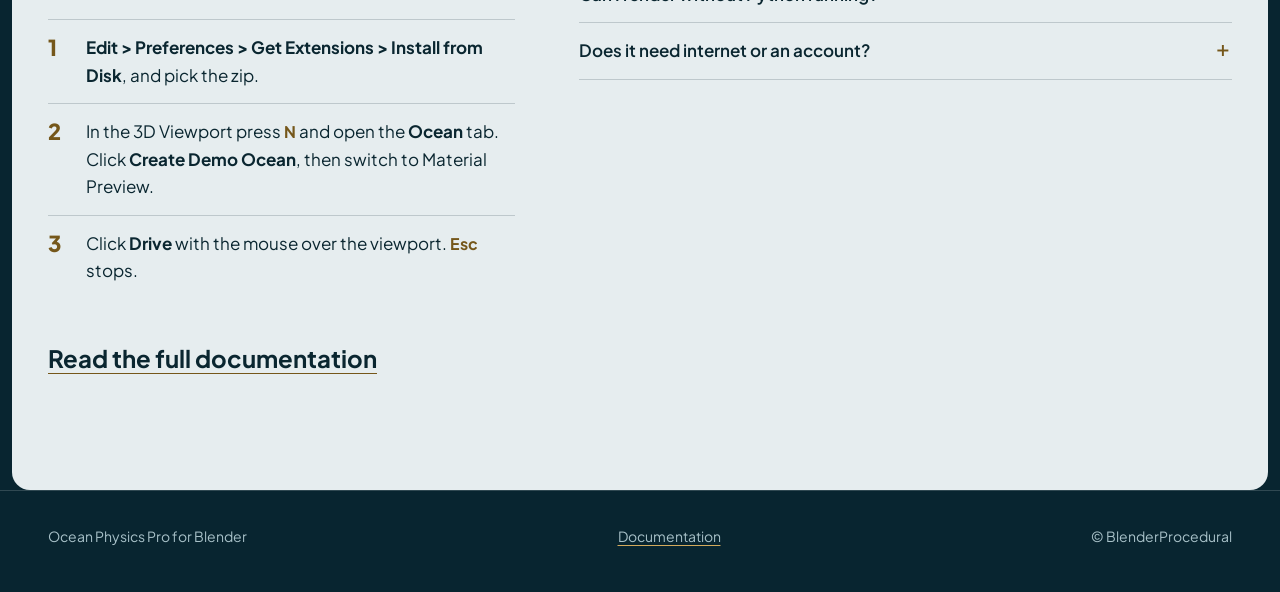
==== commit 6b3f33e8: "A sturdy sans in place of the display serif and the thin labels Co-Authored-By: Claude Opus 5.5 <nor" ====
--- a/index.html
+++ b/index.html
@@ -11,7 +11,7 @@
 <link rel="icon" href="images/icon.png">
 <link rel="preconnect" href="https://fonts.googleapis.com">
 <link rel="preconnect" href="https://fonts.gstatic.com" crossorigin>
-<link rel="stylesheet" href="https://fonts.googleapis.com/css2?family=Bodoni+Moda:ital,opsz,wght@0,6..96,400;0,6..96,500;1,6..96,400&family=DM+Mono&family=Instrument+Sans:wght@400;500&display=swap">
+<link rel="stylesheet" href="https://fonts.googleapis.com/css2?family=Plus+Jakarta+Sans:wght@400;500;600;700;800&display=swap">
 <link rel="stylesheet" href="assets/style.css">
 </head>
 <body>
--- a/assets/style.css
+++ b/assets/style.css
@@ -8,13 +8,13 @@
   --haze: #a8c1c8;      /* quiet text on the deep */
   --slate: #4b6873;     /* quiet text on paper */
   --brass: #d3aa5c;     /* the one accent */
-  --brass-dark: #8a6a26;
+  --brass-dark: #75571a;
   --rule: rgba(243, 248, 248, .17);
   --rule-paper: rgba(10, 38, 48, .18);
 
-  --display: "Bodoni Moda", Didot, "Bodoni 72", Georgia, serif;
-  --body: "Instrument Sans", "Helvetica Neue", Arial, sans-serif;
-  --data: "DM Mono", Consolas, "SF Mono", monospace;
+  --display: "Plus Jakarta Sans", "Helvetica Neue", Arial, sans-serif;
+  --body: "Plus Jakarta Sans", "Helvetica Neue", Arial, sans-serif;
+  --data: Consolas, "SF Mono", Menlo, monospace;
   color-scheme: dark;
 }
 * { box-sizing: border-box; }
@@ -30,7 +30,7 @@
 a:focus-visible, summary:focus-visible { outline: 2px solid var(--brass); outline-offset: 3px; }
 p { margin: 0; }
 h1, h2, h3 { margin: 0; font-weight: 400; text-wrap: balance; }
-kbd { font: 400 .88em var(--data); color: var(--brass); }
+kbd { font: 700 .94em var(--body); color: var(--brass); }
 
 .wrap {
   width: 100%; max-width: 1240px; margin-inline: auto;
@@ -46,11 +46,11 @@
 .raised { background: var(--deep); }
 
 /* type */
-h2 { font: 400 clamp(36px, 5.6vw, 68px)/1.04 var(--display); letter-spacing: -.012em; }
-h2 em, h1 em { font-style: italic; color: var(--brass); }
+h2 { font: 700 clamp(30px, 4.6vw, 56px)/1.1 var(--display); letter-spacing: -.024em; }
+h2 em { font-style: normal; color: var(--brass); }
 .paper h2 em { color: var(--brass-dark); }
-h3 { font: 500 18px/1.3 var(--body); margin-bottom: 8px; }
-.label { font: 400 12.5px/1.4 var(--data); letter-spacing: .04em; color: var(--brass); margin-bottom: 18px; }
+h3 { font: 700 18px/1.3 var(--body); margin-bottom: 8px; }
+.label { font: 700 14px/1.4 var(--body); color: var(--brass); margin-bottom: 14px; }
 .paper .label { color: var(--brass-dark); }
 .quiet { color: var(--haze); }
 .paper .quiet { color: var(--slate); }
@@ -58,7 +58,7 @@
 .prose p + p { margin-top: 14px; }
 .note { font-size: 14px; line-height: 1.55; color: var(--haze); max-width: 74ch; }
 .paper .note { color: var(--slate); }
-.statement { font: 400 clamp(25px, 3.6vw, 40px)/1.26 var(--display); max-width: 25em; text-wrap: pretty; }
+.statement { font: 500 clamp(21px, 2.9vw, 32px)/1.38 var(--display); letter-spacing: -.012em; max-width: 30em; text-wrap: pretty; }
 
 /* hero: the film and the name */
 .hero { position: relative; background: var(--abyss); }
@@ -68,15 +68,16 @@
   background: linear-gradient(180deg, rgba(8, 37, 48, 0) 46%, rgba(8, 37, 48, .55) 74%, var(--abyss) 100%);
 }
 .hero-copy { position: absolute; left: 0; right: 0; bottom: clamp(14px, 3vw, 44px); z-index: 1; }
-h1 { font: 400 clamp(46px, 10.4vw, 150px)/.98 var(--display); letter-spacing: -.022em; }
-.hero-line { font-size: clamp(16px, 2.1vw, 22px); line-height: 1.35; margin-top: clamp(8px, 1.4vw, 16px); max-width: 40em; }
+h1 { font: 800 clamp(40px, 8.2vw, 112px)/1.02 var(--display); letter-spacing: -.035em; }
+h1 em { font: 800 .34em/1 var(--body); letter-spacing: 0; background: var(--foam); color: var(--abyss); padding: .2em .42em; border-radius: 6px; vertical-align: .95em; margin-left: .1em; white-space: nowrap; }
+.hero-line { font-weight: 500; font-size: clamp(16px, 2.1vw, 22px); line-height: 1.35; margin-top: clamp(8px, 1.4vw, 16px); max-width: 40em; }
 
 /* the builder's plate, in place of tags */
 .plate { display: grid; grid-template-columns: repeat(5, minmax(0, 1fr)); margin: 0; border-top: 1px solid var(--rule); border-bottom: 1px solid var(--rule); }
 .plate div { padding: 16px 18px 18px 0; min-width: 0; }
 .plate div + div { padding-left: 18px; border-left: 1px solid var(--rule); }
-.plate dt { font: 400 12px/1.4 var(--data); letter-spacing: .04em; color: var(--brass); margin-bottom: 6px; }
-.plate dd { margin: 0; font: 400 clamp(17px, 1.9vw, 21px)/1.22 var(--display); }
+.plate dt { font: 600 13px/1.4 var(--body); color: var(--brass); margin-bottom: 6px; }
+.plate dd { margin: 0; font: 700 clamp(15px, 1.6vw, 18px)/1.3 var(--display); }
 
 /* film */
 .bleed { position: relative; background: var(--deep); }
@@ -101,8 +102,8 @@
 .shot video, .shot img { aspect-ratio: 16 / 9; object-fit: cover; }
 .shot figcaption {
   position: absolute; left: 0; right: 0; bottom: 0; padding: 26px 12px 9px;
-  font: 400 12px/1.3 var(--data); color: var(--foam);
-  background: linear-gradient(180deg, rgba(8, 37, 48, 0), rgba(8, 37, 48, .72));
+  font: 600 13px/1.3 var(--body); color: var(--foam);
+  background: linear-gradient(180deg, rgba(8, 37, 48, 0), rgba(8, 37, 48, .78));
 }
 .fleet { display: grid; grid-template-columns: repeat(3, minmax(0, 1fr)); gap: 6px; }
 .fleet .lead-shot { grid-column: span 2; grid-row: span 2; }
@@ -113,13 +114,13 @@
 .register-wrap { overflow-x: auto; }
 table { border-collapse: collapse; width: 100%; font-size: 15px; }
 th, td { text-align: left; padding: 10px 14px 10px 0; vertical-align: baseline; }
-th { font: 400 12px/1.3 var(--data); letter-spacing: .03em; color: var(--brass); border-bottom: 1px solid var(--rule); white-space: nowrap; }
+th { font: 700 13px/1.3 var(--body); color: var(--brass); border-bottom: 1px solid var(--rule); white-space: nowrap; }
 td { border-bottom: 1px solid var(--rule); }
 .paper th { color: var(--brass-dark); border-bottom-color: var(--ink); }
 .paper td { border-bottom-color: var(--rule-paper); }
-.register td:not(:first-child), .register th:not(:first-child) { font-family: var(--data); font-size: 14px; font-variant-numeric: tabular-nums; white-space: nowrap; text-align: right; padding-left: 14px; padding-right: 0; }
-.register th:not(:first-child) { font-size: 12px; }
-.register td:first-child { font: 400 18px/1.25 var(--display); }
+.register td:not(:first-child), .register th:not(:first-child) { font-size: 15px; font-weight: 500; font-variant-numeric: tabular-nums; white-space: nowrap; text-align: right; padding-left: 14px; padding-right: 0; }
+.register th:not(:first-child) { font-size: 13px; font-weight: 700; }
+.register td:first-child { font: 700 16px/1.3 var(--display); }
 
 /* facts as rows */
 .rows { list-style: none; margin: 0; padding: 0; border-top: 1px solid var(--rule); }
@@ -127,39 +128,39 @@
 .paper .rows, .paper .rows li { border-color: var(--rule-paper); }
 
 /* the types of water, set as a sentence */
-.waters { font: italic 400 clamp(23px, 3.4vw, 38px)/1.26 var(--display); max-width: 27em; color: var(--foam); }
-.waters span { color: var(--brass); font-style: normal; }
+.waters { font: 700 clamp(21px, 2.9vw, 32px)/1.32 var(--display); letter-spacing: -.015em; max-width: 27em; color: var(--foam); }
+.waters span { color: var(--brass); }
 
 /* measured */
 .gauges { display: grid; grid-template-columns: repeat(4, minmax(0, 1fr)); margin: 0; border-top: 1px solid var(--rule); }
 .gauges div { padding: 20px 18px 22px 0; min-width: 0; }
 .gauges div + div { padding-left: 18px; border-left: 1px solid var(--rule); }
-.gauges dd { margin: 0; font: 400 clamp(34px, 5.4vw, 66px)/1 var(--display); font-variant-numeric: lining-nums; white-space: nowrap; }
-.gauges dt { font-size: 14.5px; line-height: 1.4; margin-top: 12px; color: var(--foam); }
-.gauges small { display: block; font: 400 12px/1.5 var(--data); color: var(--haze); margin-top: 8px; }
+.gauges dd { margin: 0; font: 800 clamp(30px, 4.8vw, 58px)/1 var(--display); letter-spacing: -.03em; white-space: nowrap; }
+.gauges dt { font-size: 14.5px; font-weight: 600; line-height: 1.4; margin-top: 12px; color: var(--foam); }
+.gauges small { display: block; font: 500 13px/1.5 var(--body); color: var(--haze); margin-top: 8px; }
 
 /* steps and questions */
 .steps { list-style: none; counter-reset: s; margin: 0; padding: 0; }
 .steps li { counter-increment: s; display: grid; grid-template-columns: 38px minmax(0, 1fr); padding: 14px 0; border-top: 1px solid var(--rule-paper); }
-.steps li::before { content: counter(s); font: 400 24px/1.1 var(--display); color: var(--brass-dark); }
+.steps li::before { content: counter(s); font: 800 22px/1.2 var(--display); color: var(--brass-dark); }
 details { border-top: 1px solid var(--rule-paper); }
 details:last-of-type { border-bottom: 1px solid var(--rule-paper); }
-summary { cursor: pointer; padding: 14px 26px 14px 0; font-weight: 500; list-style: none; position: relative; }
+summary { cursor: pointer; padding: 14px 26px 14px 0; font-weight: 600; list-style: none; position: relative; }
 summary::-webkit-details-marker { display: none; }
-summary::after { content: "+"; position: absolute; right: 2px; top: 10px; font: 400 22px/1.3 var(--display); color: var(--brass-dark); }
+summary::after { content: "+"; position: absolute; right: 2px; top: 10px; font: 500 22px/1.3 var(--display); color: var(--brass-dark); }
 details[open] summary::after { content: "\2212"; }
 details p { padding-bottom: 16px; }
-.docs-link { font: 400 clamp(22px, 2.8vw, 30px)/1.2 var(--display); display: inline-block; }
+.docs-link { font: 700 clamp(19px, 2.2vw, 24px)/1.25 var(--display); display: inline-block; }
 
 footer { padding-block: 34px 44px; border-top: 1px solid var(--rule); font-size: 14px; color: var(--haze); }
 footer .wrap { display: flex; flex-wrap: wrap; justify-content: space-between; gap: 8px 24px; }
 
 /* documentation */
 .doc { padding-block: 40px 60px; }
-.doc .back { font: 400 13px var(--data); margin-bottom: 18px; }
-.doc h1 { font-size: clamp(44px, 7vw, 84px); margin-bottom: 8px; }
-.doc h2 { font-size: clamp(28px, 3.6vw, 42px); margin-top: 60px; padding-top: 24px; border-top: 1px solid var(--rule); margin-bottom: 16px; scroll-margin-top: 12px; }
-.doc h3 { font: 500 20px/1.3 var(--body); margin-top: 34px; margin-bottom: 10px; scroll-margin-top: 12px; }
+.doc .back { font: 600 14px var(--body); margin-bottom: 18px; }
+.doc h1 { font-size: clamp(38px, 6vw, 68px); margin-bottom: 8px; }
+.doc h2 { font-size: clamp(25px, 3.2vw, 36px); margin-top: 60px; padding-top: 24px; border-top: 1px solid var(--rule); margin-bottom: 16px; scroll-margin-top: 12px; }
+.doc h3 { font: 700 20px/1.3 var(--body); margin-top: 34px; margin-bottom: 10px; scroll-margin-top: 12px; }
 .doc .col { max-width: 74ch; }
 .doc p, .doc ul, .doc ol { margin-block: 0 14px; color: var(--foam); }
 .doc ul, .doc ol { padding-left: 22px; }
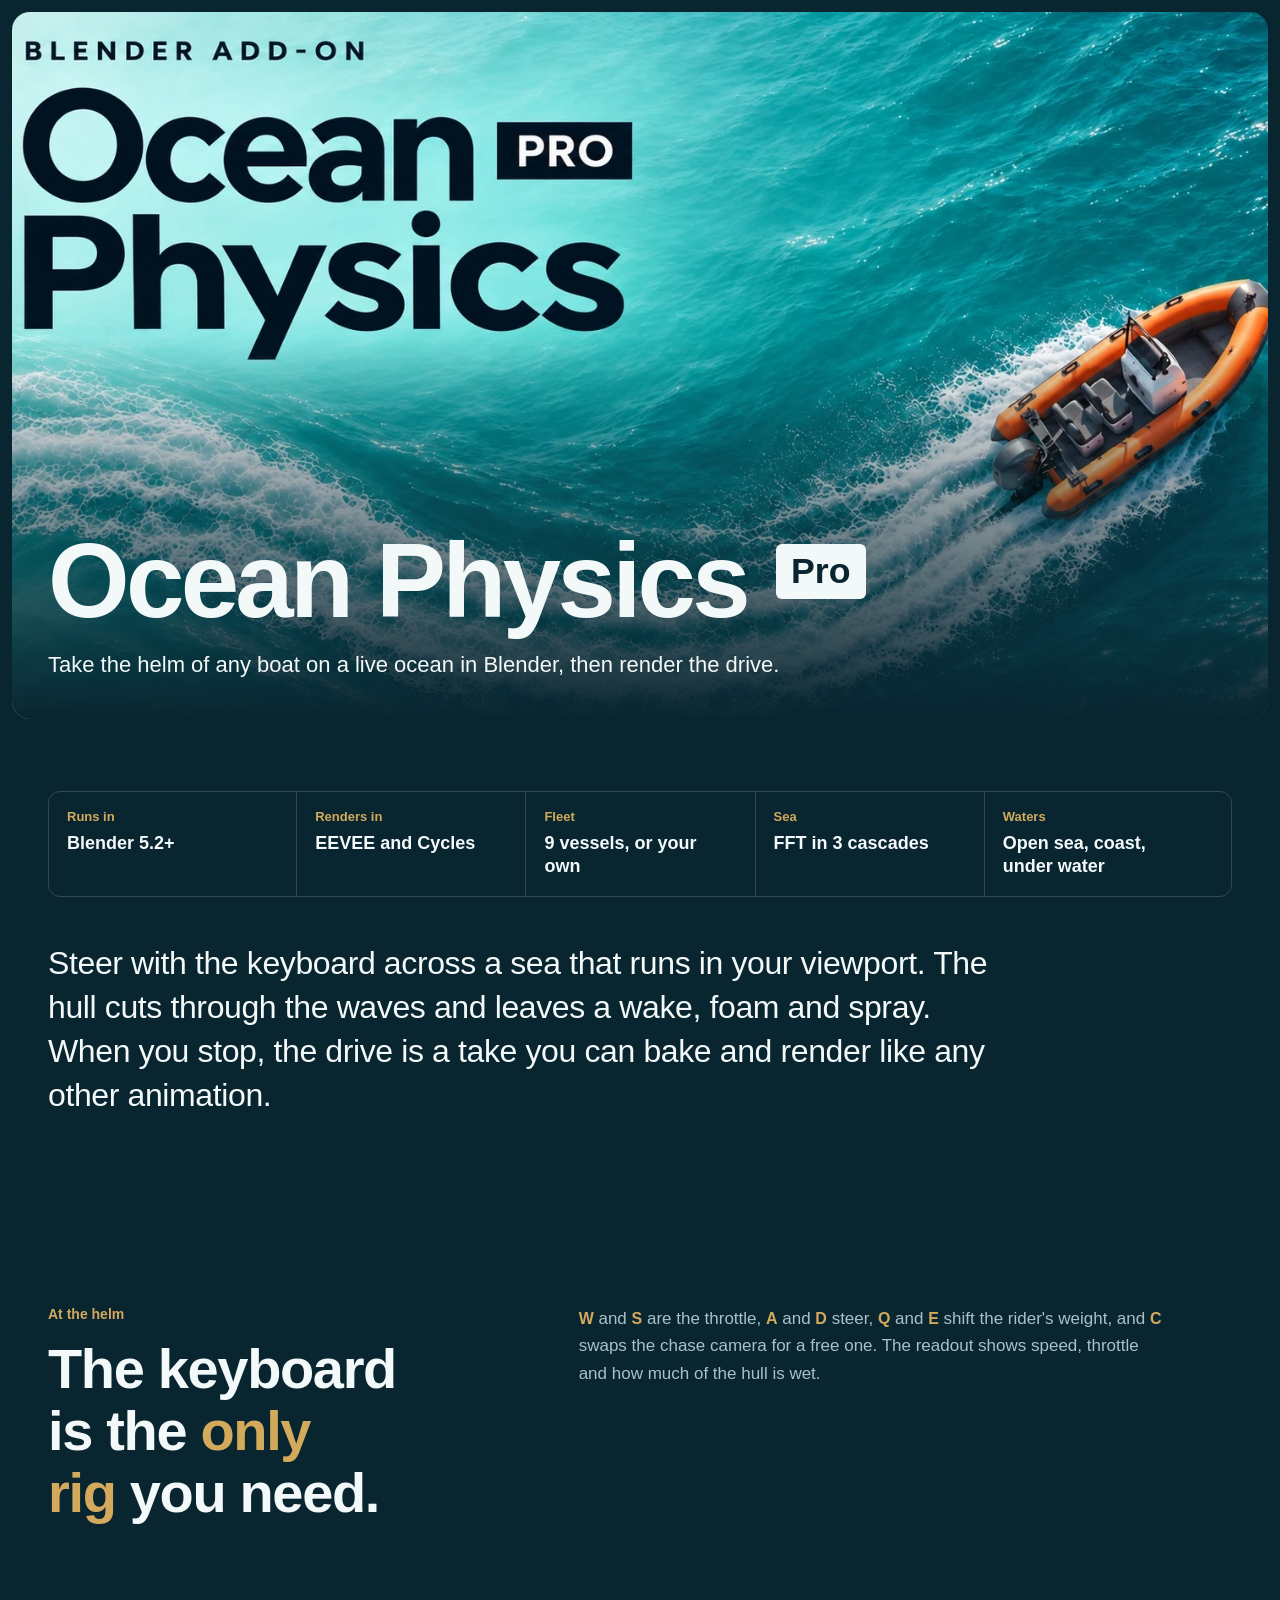
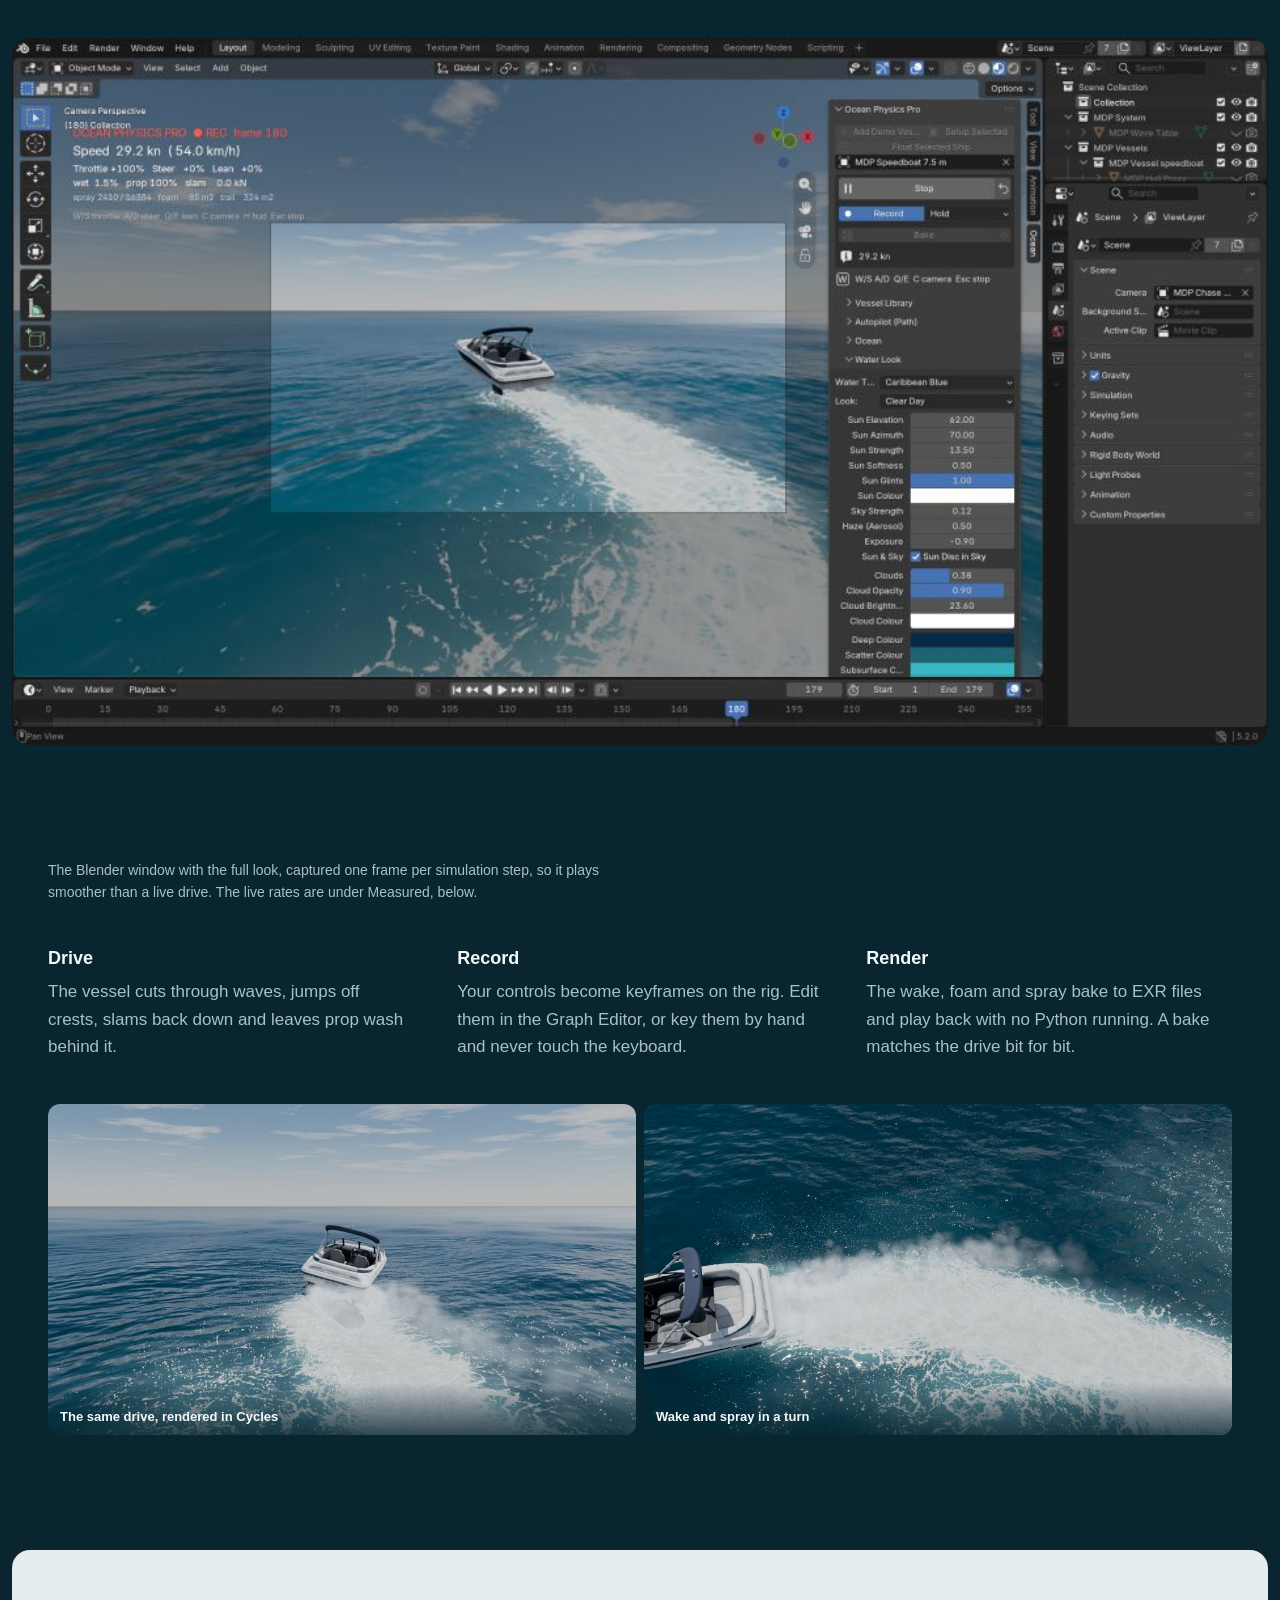
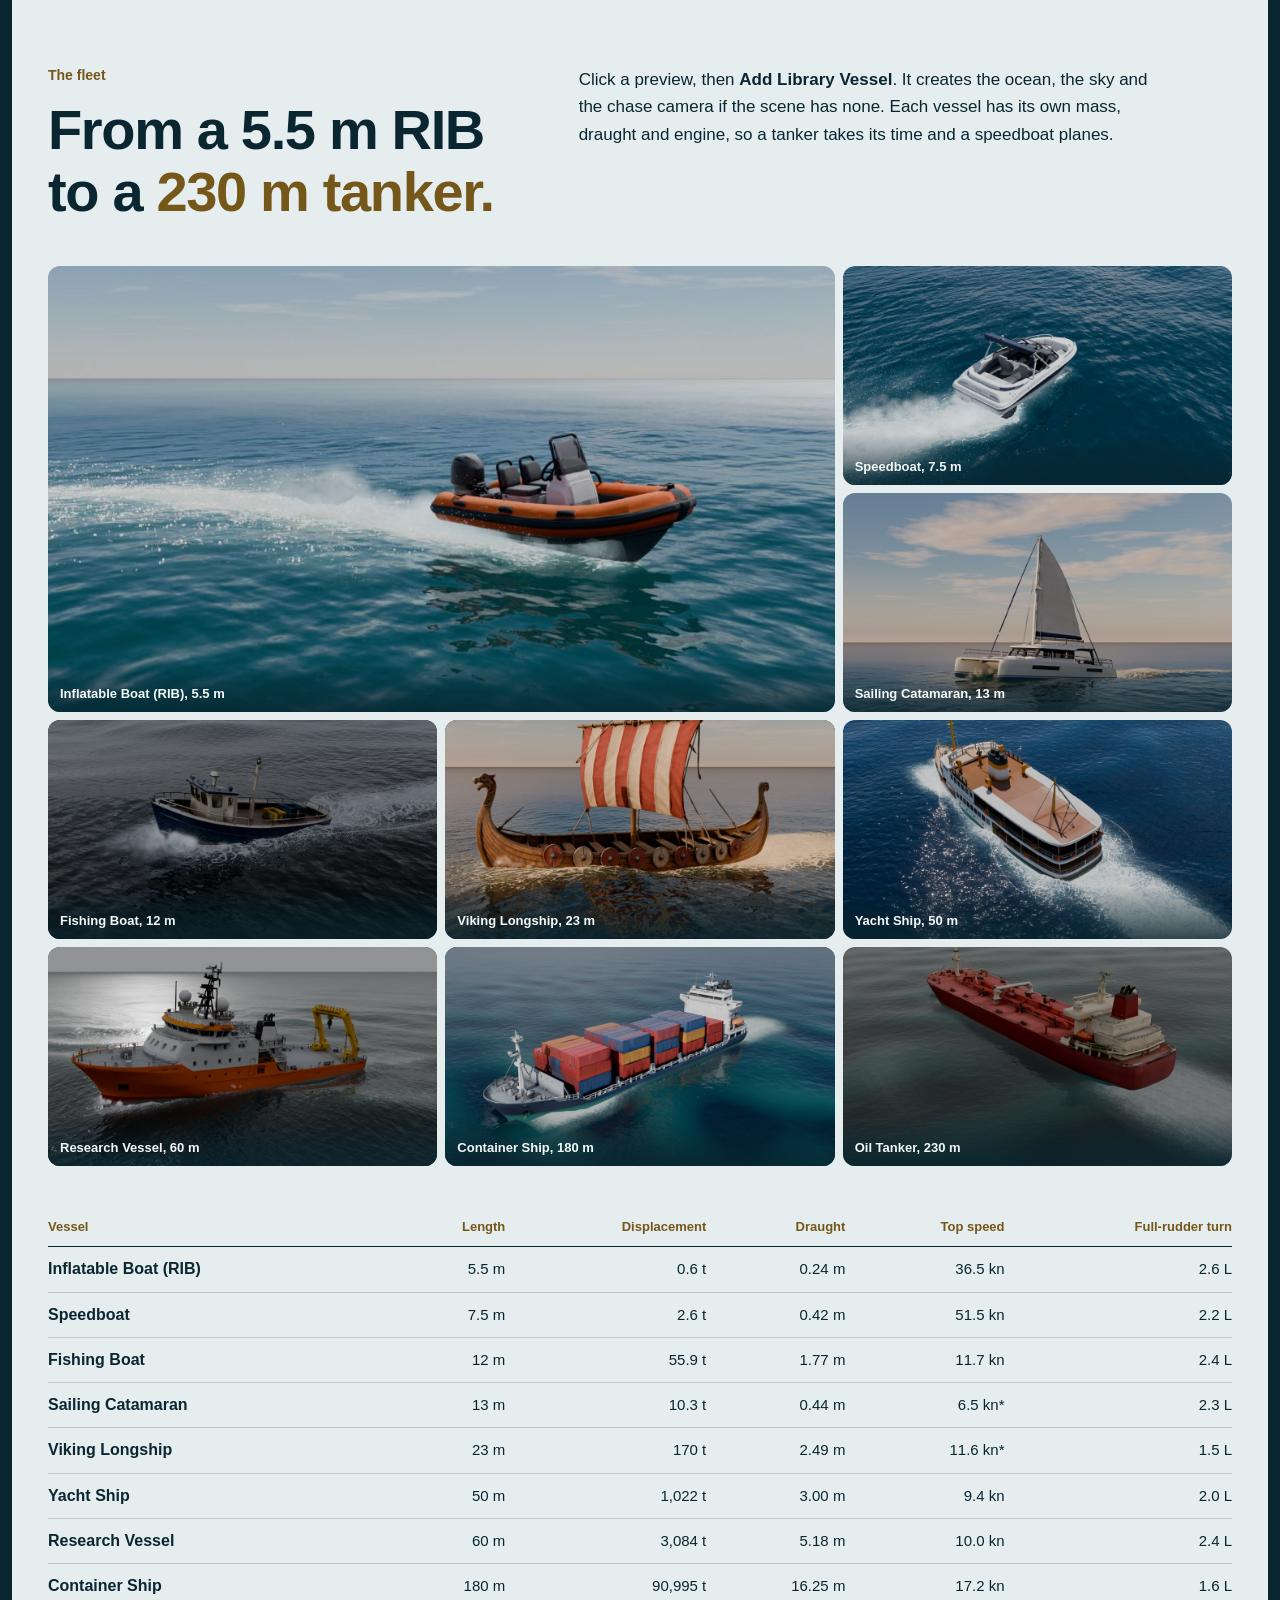
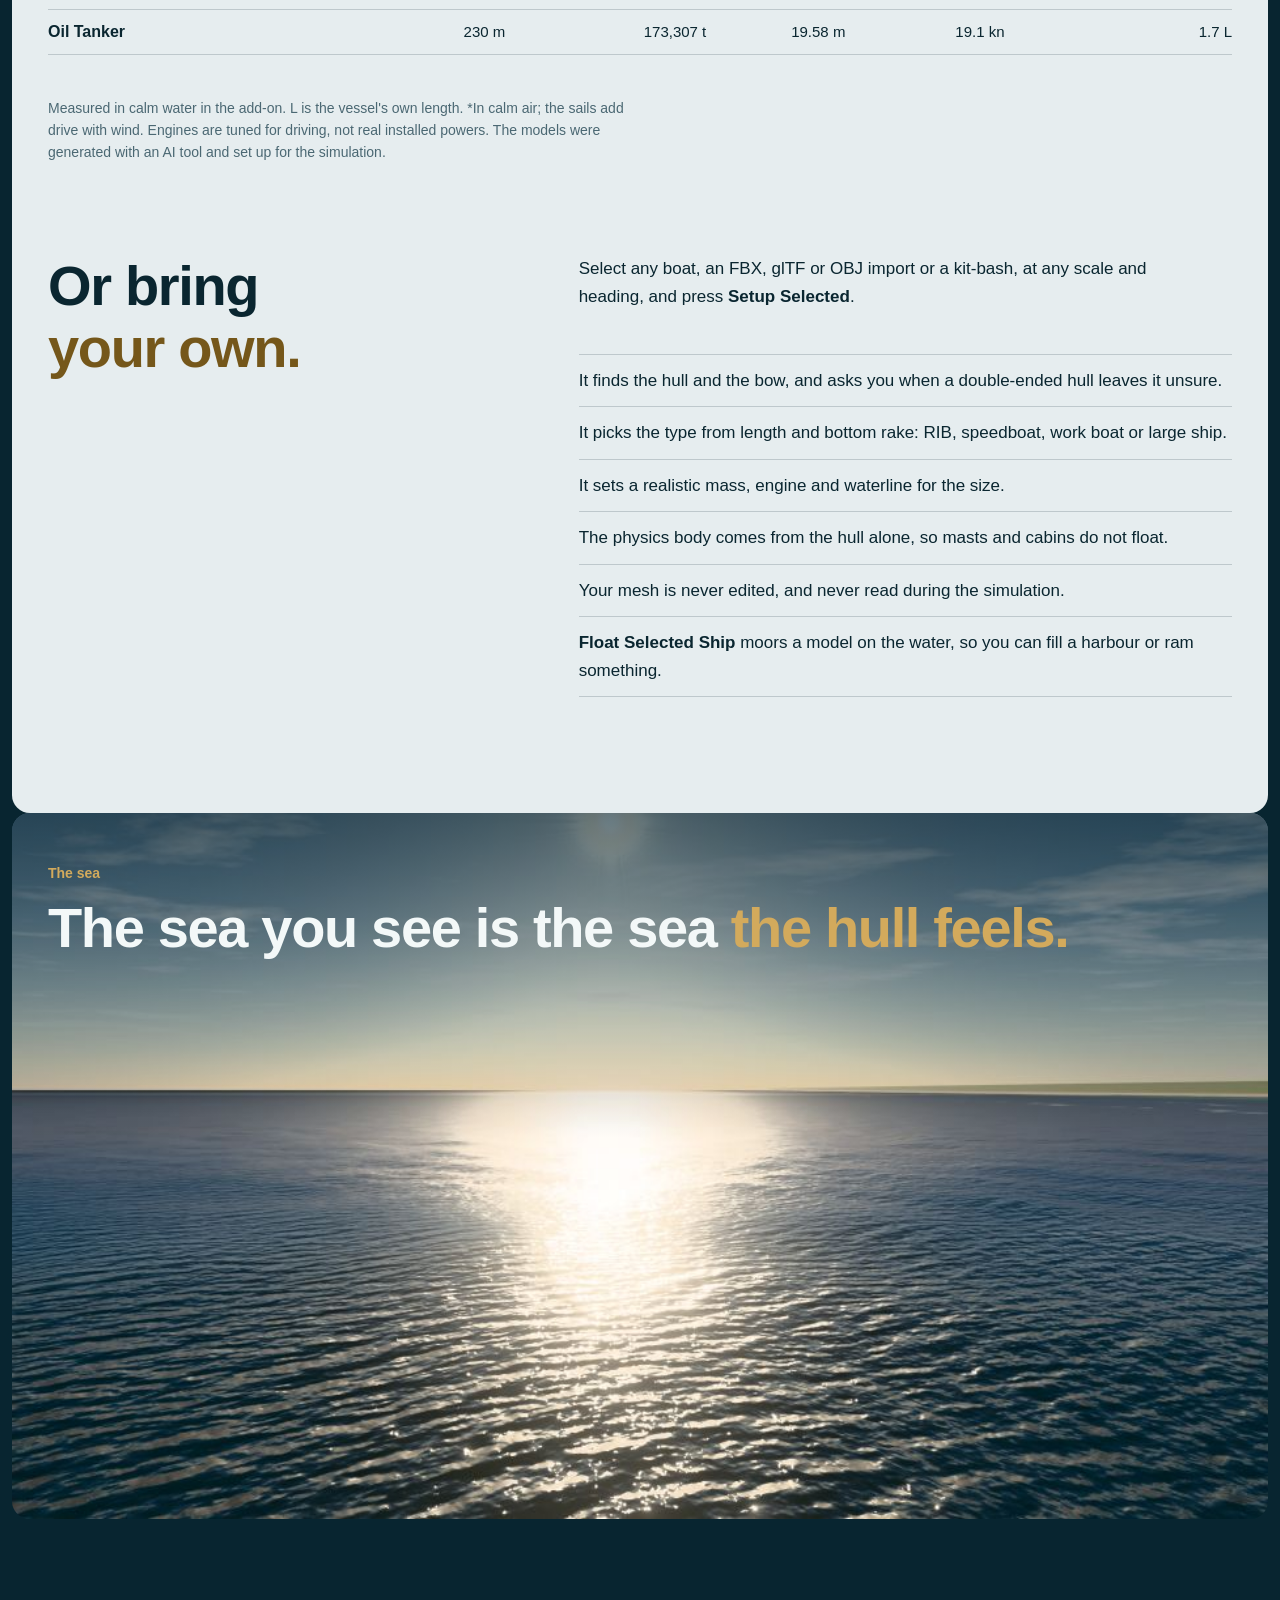
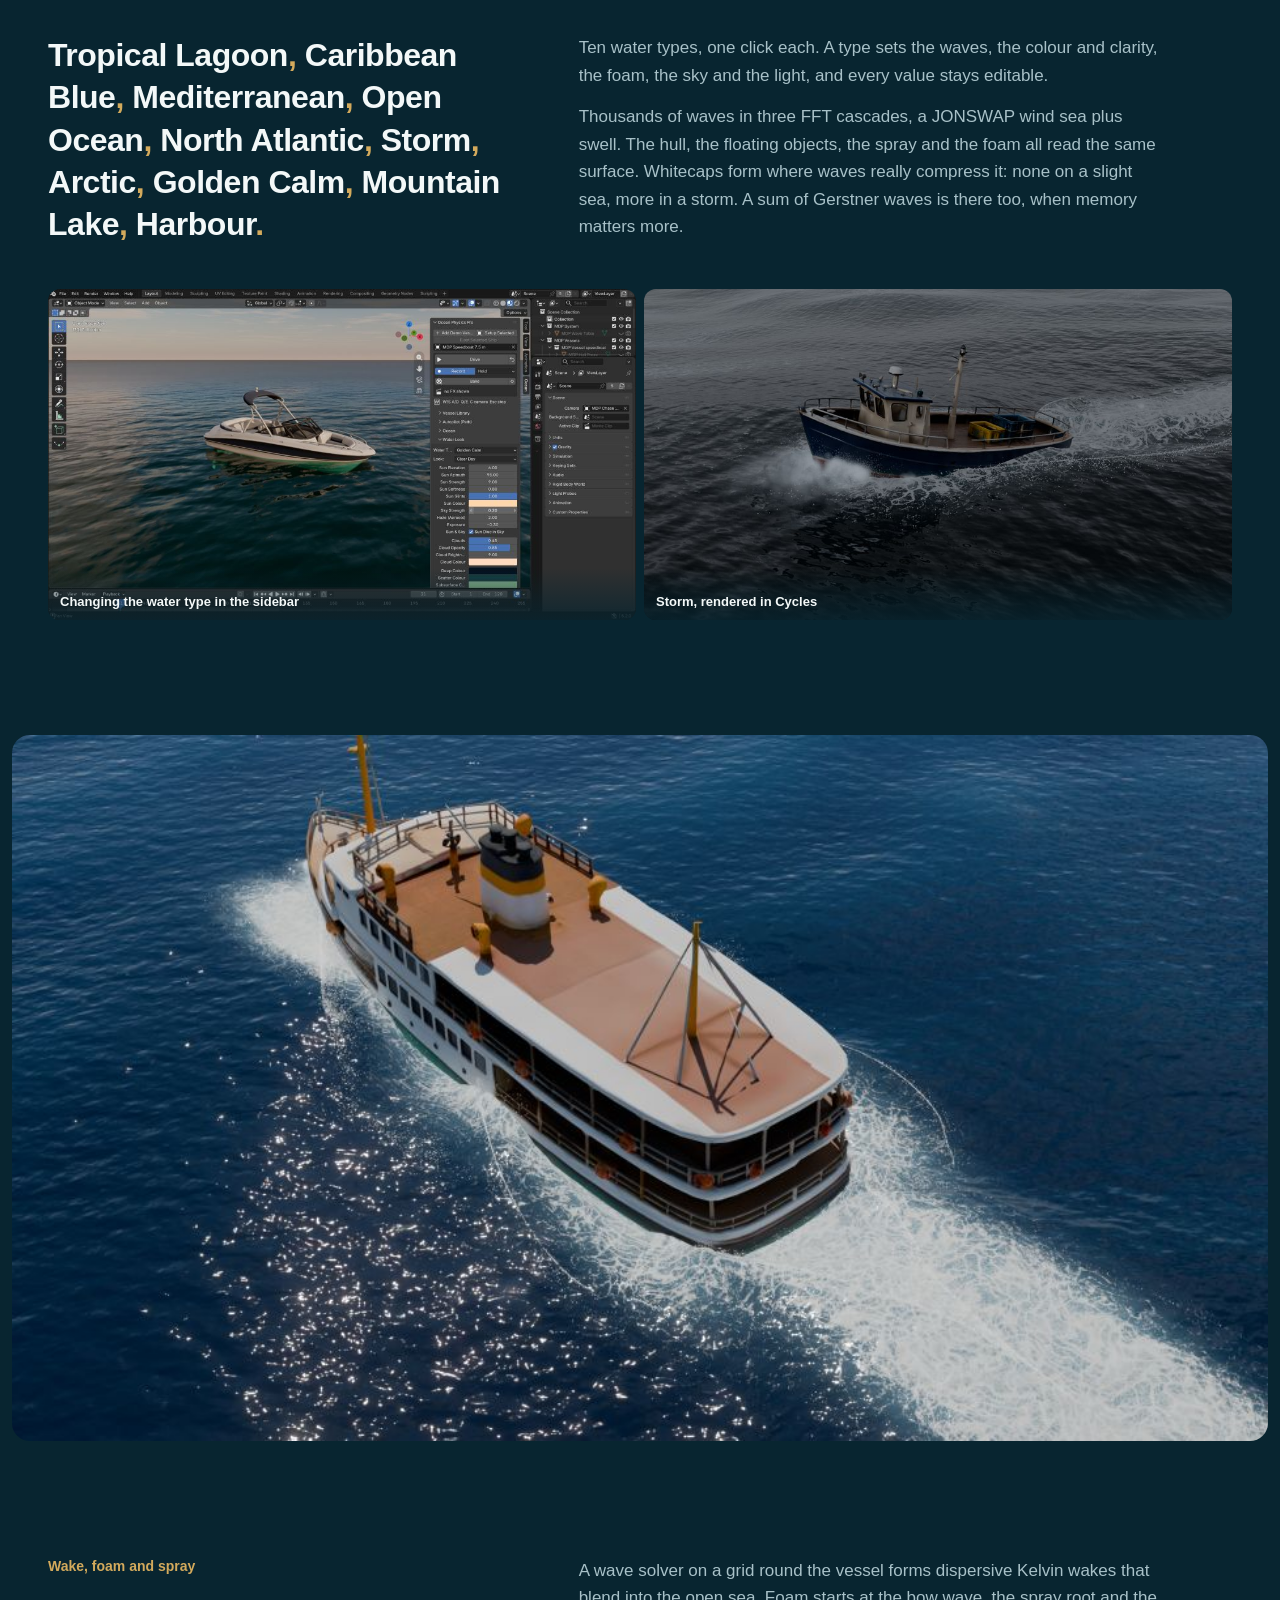
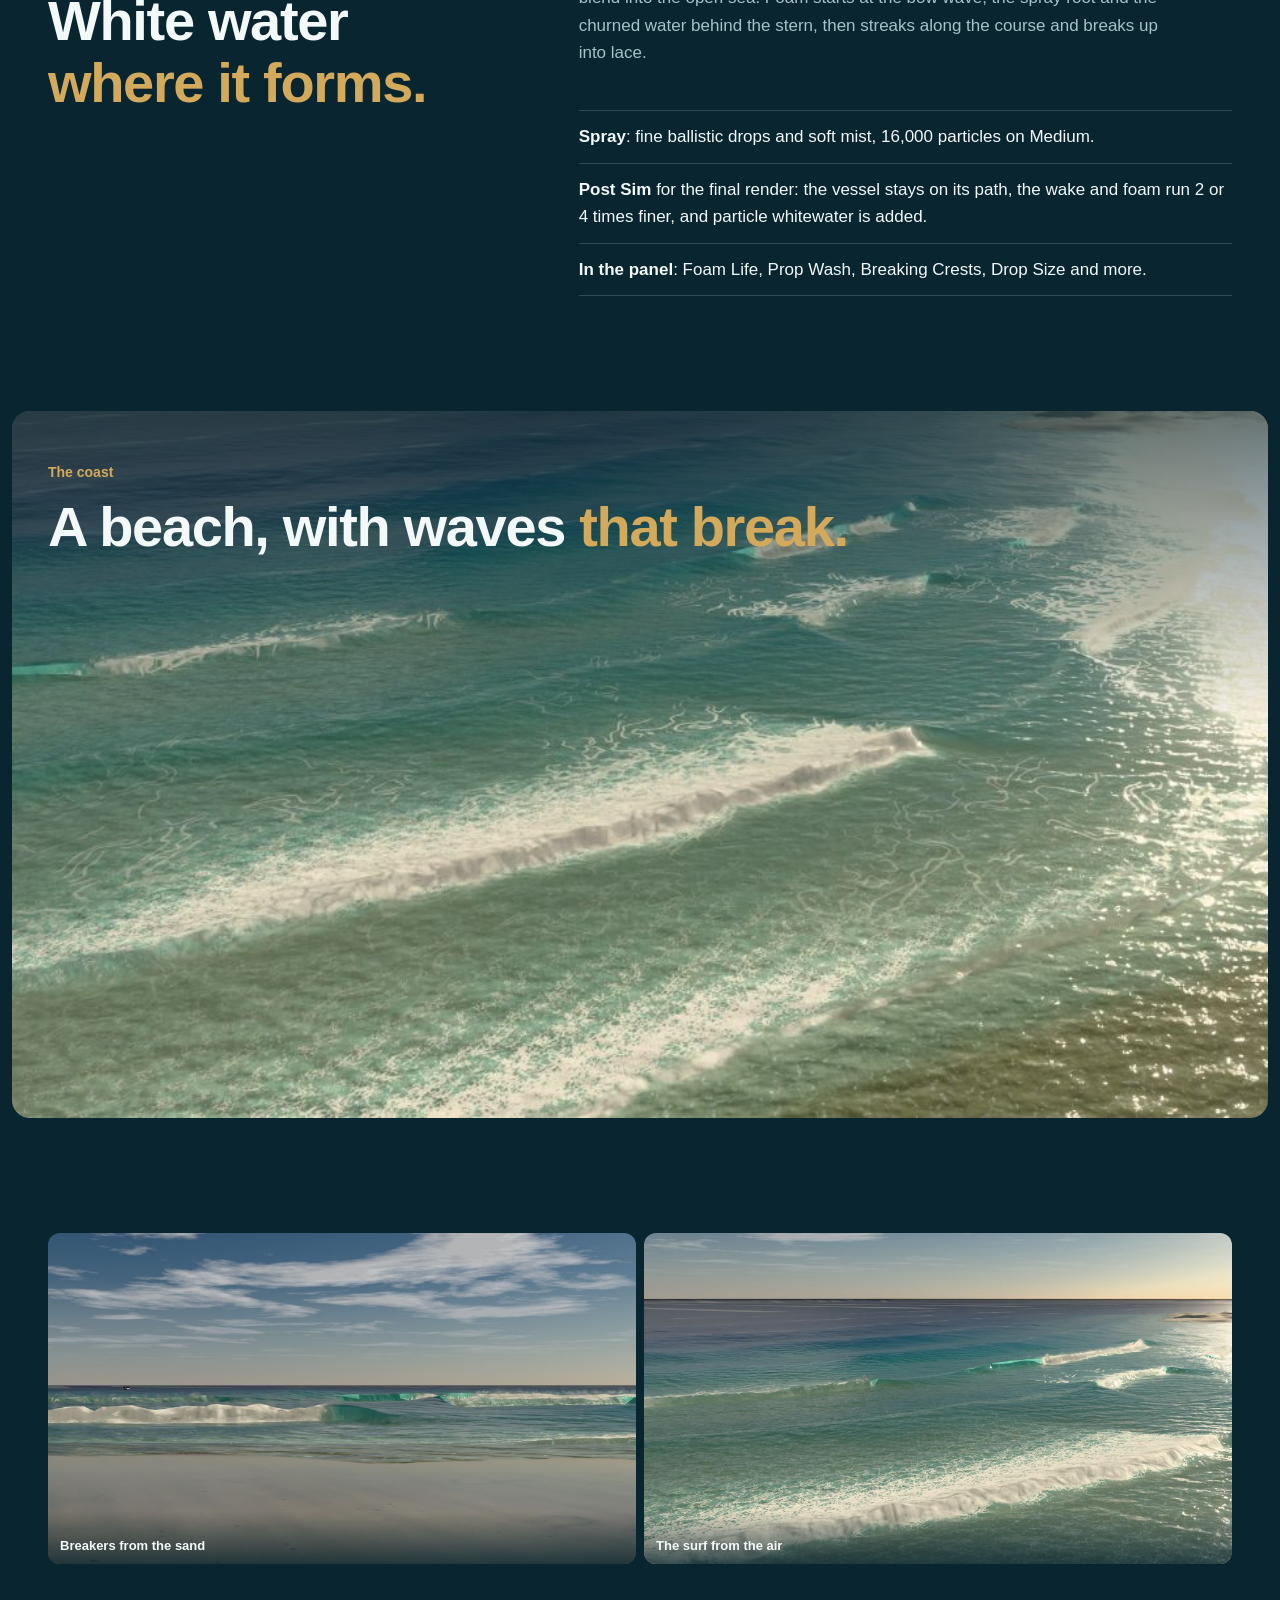
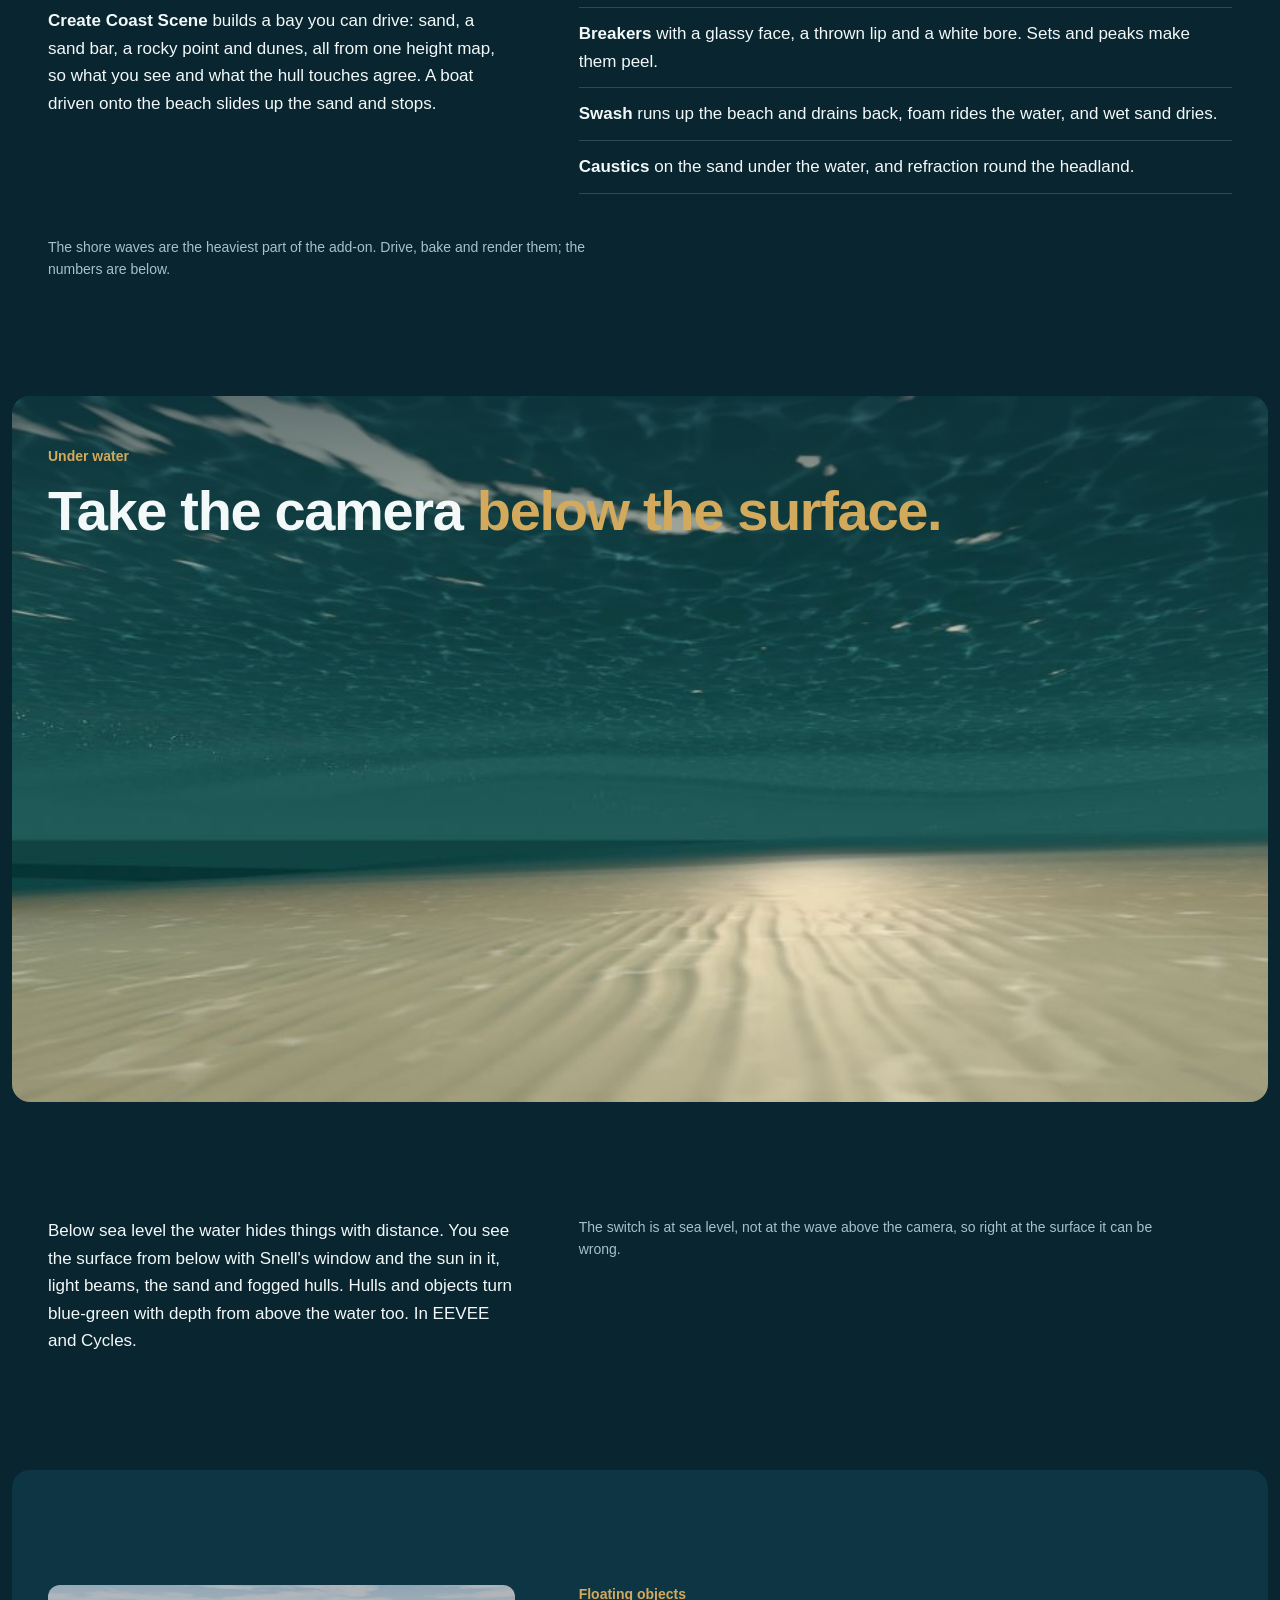
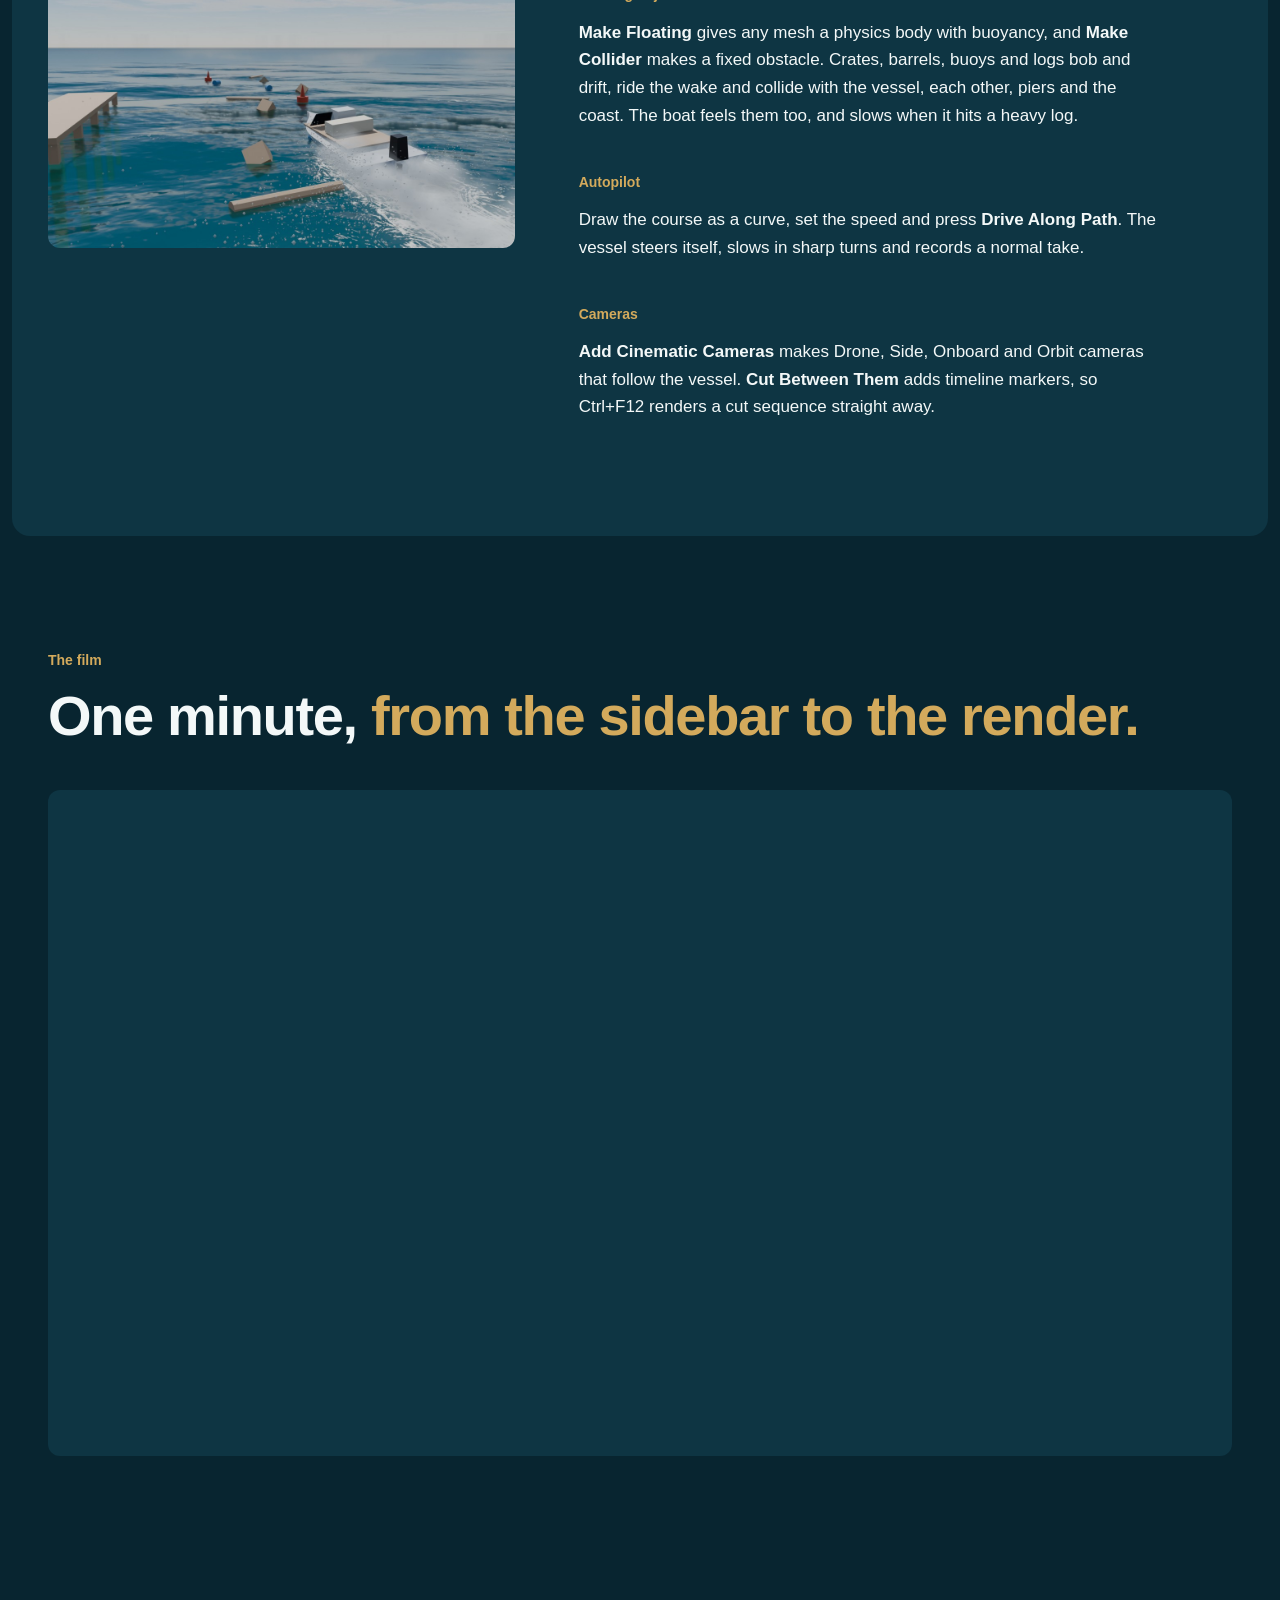
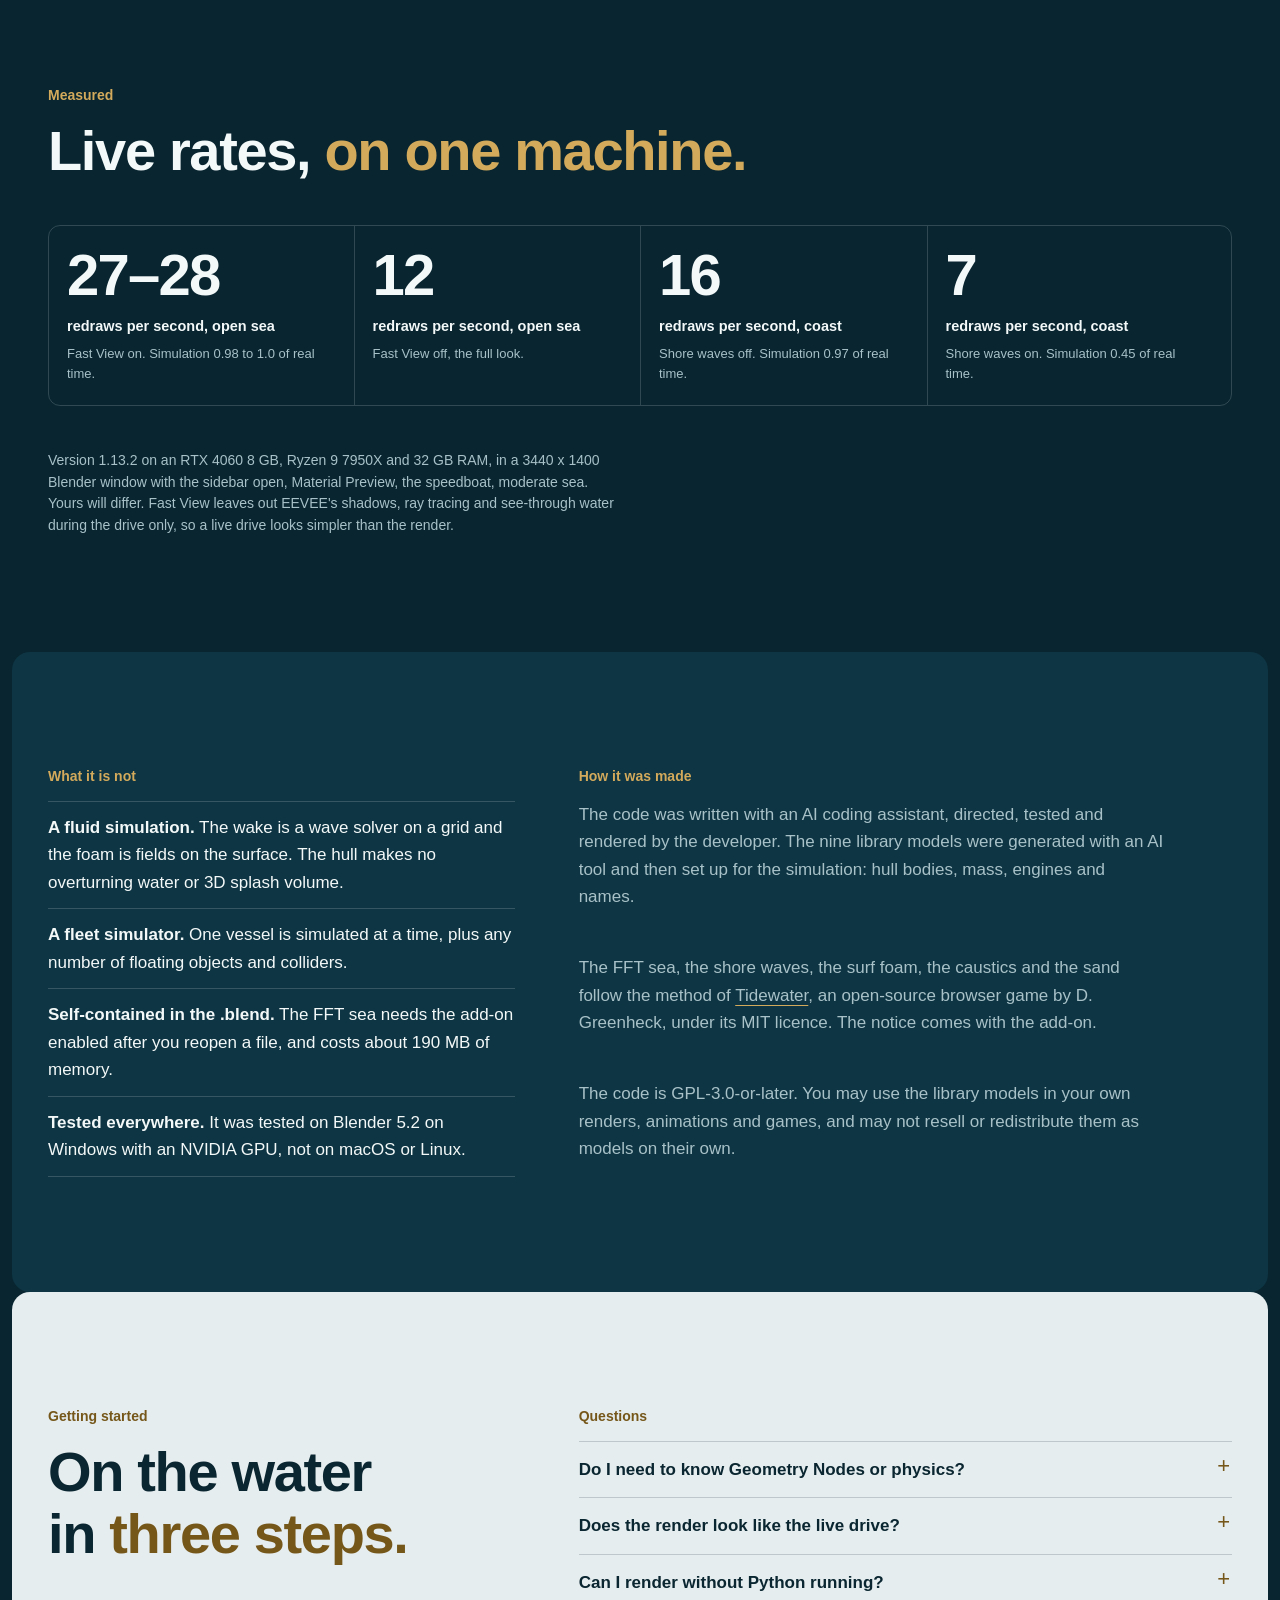
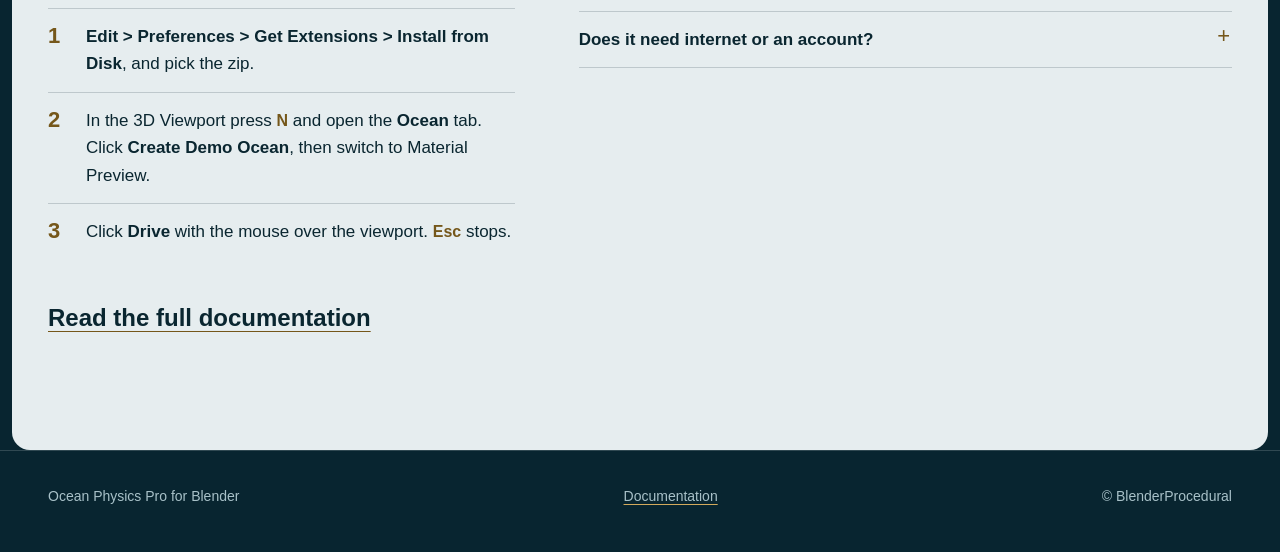
==== commit cef70ff7: "Helvetica from the system, no web font Co-Authored-By: Claude Opus 5.5 <noreply@anthropic.com>" ====
--- a/index.html
+++ b/index.html
@@ -9,9 +9,6 @@
 <meta property="og:description" content="Drive boats and ships on a real-time ocean. Record the drive, bake it and render it in EEVEE or Cycles.">
 <meta property="og:image" content="https://blenderprocedural.github.io/ocean-physics-pro/images/cover.jpg">
 <link rel="icon" href="images/icon.png">
-<link rel="preconnect" href="https://fonts.googleapis.com">
-<link rel="preconnect" href="https://fonts.gstatic.com" crossorigin>
-<link rel="stylesheet" href="https://fonts.googleapis.com/css2?family=Plus+Jakarta+Sans:wght@400;500;600;700;800&display=swap">
 <link rel="stylesheet" href="assets/style.css">
 </head>
 <body>
--- a/assets/style.css
+++ b/assets/style.css
@@ -12,8 +12,8 @@
   --rule: rgba(243, 248, 248, .17);
   --rule-paper: rgba(10, 38, 48, .18);
 
-  --display: "Plus Jakarta Sans", "Helvetica Neue", Arial, sans-serif;
-  --body: "Plus Jakarta Sans", "Helvetica Neue", Arial, sans-serif;
+  --display: "Helvetica Neue", Helvetica, Arial, sans-serif;
+  --body: "Helvetica Neue", Helvetica, Arial, sans-serif;
   --data: Consolas, "SF Mono", Menlo, monospace;
   color-scheme: dark;
 }
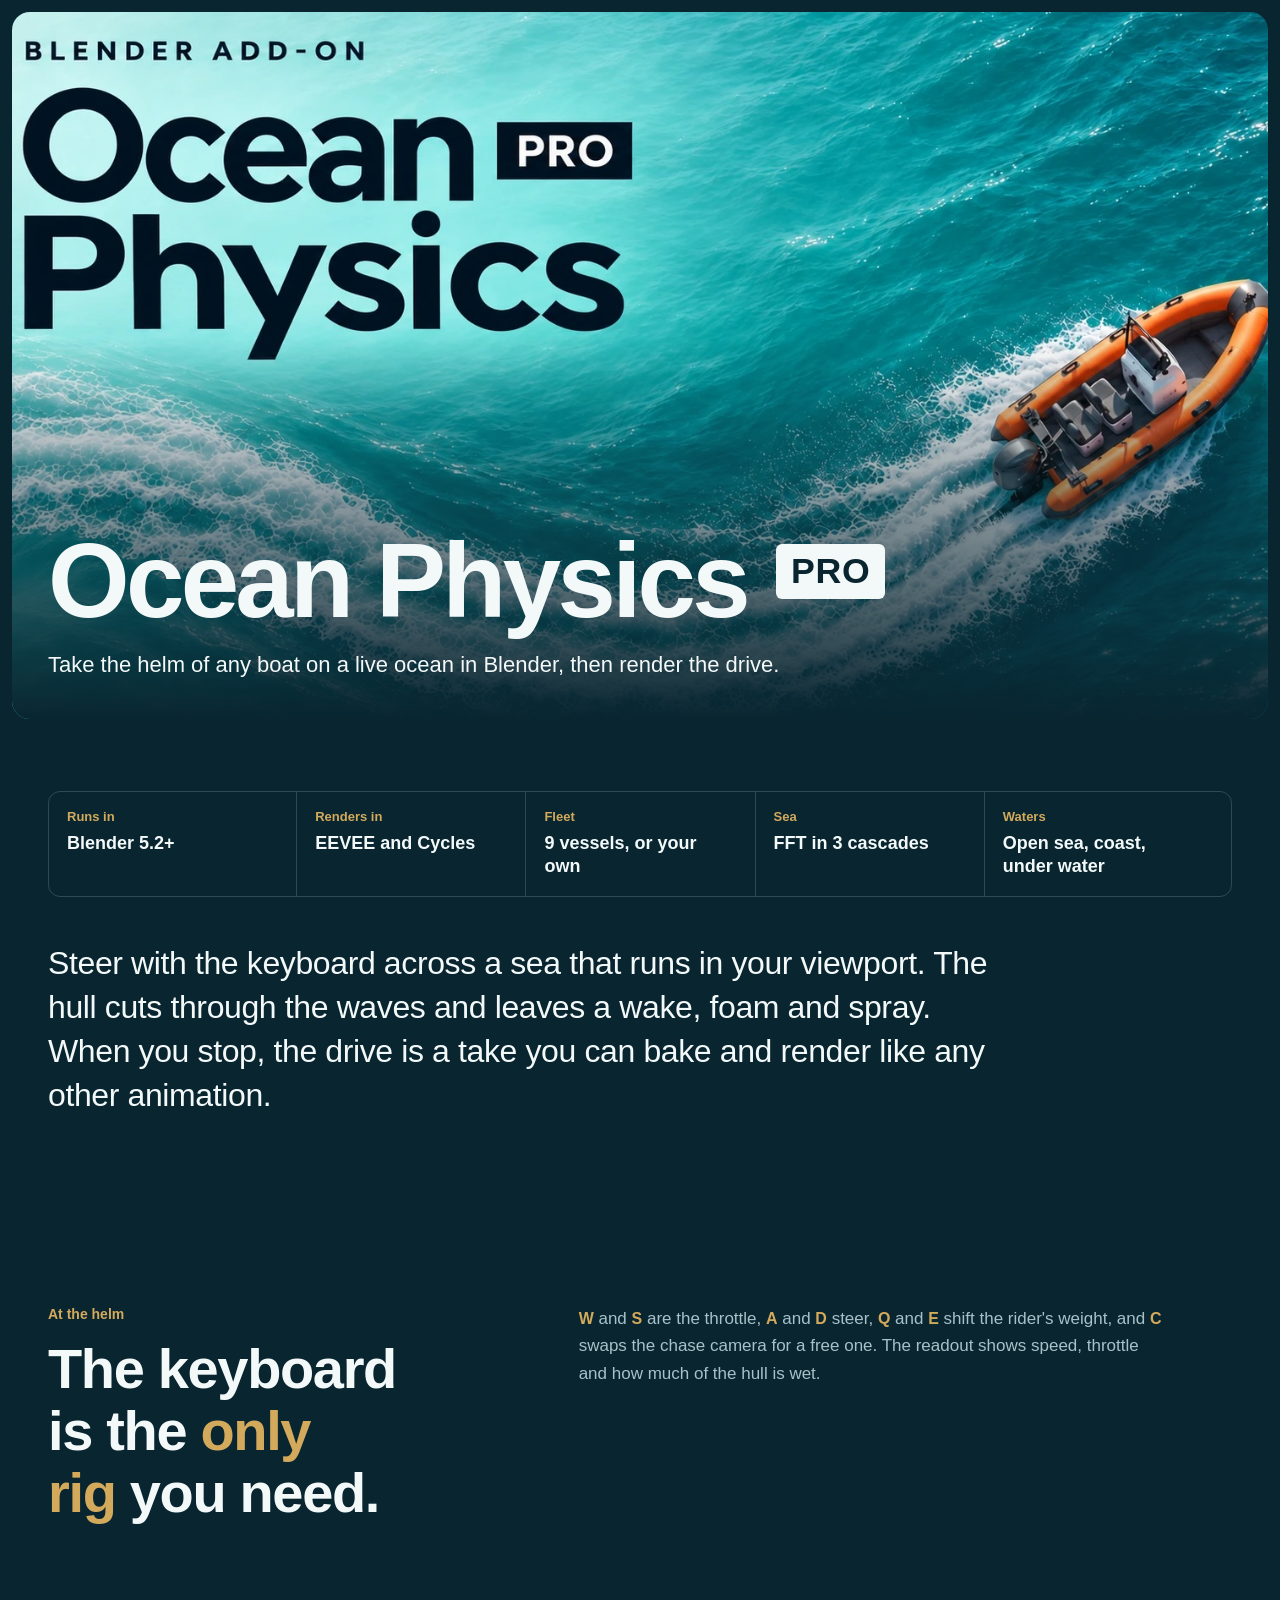
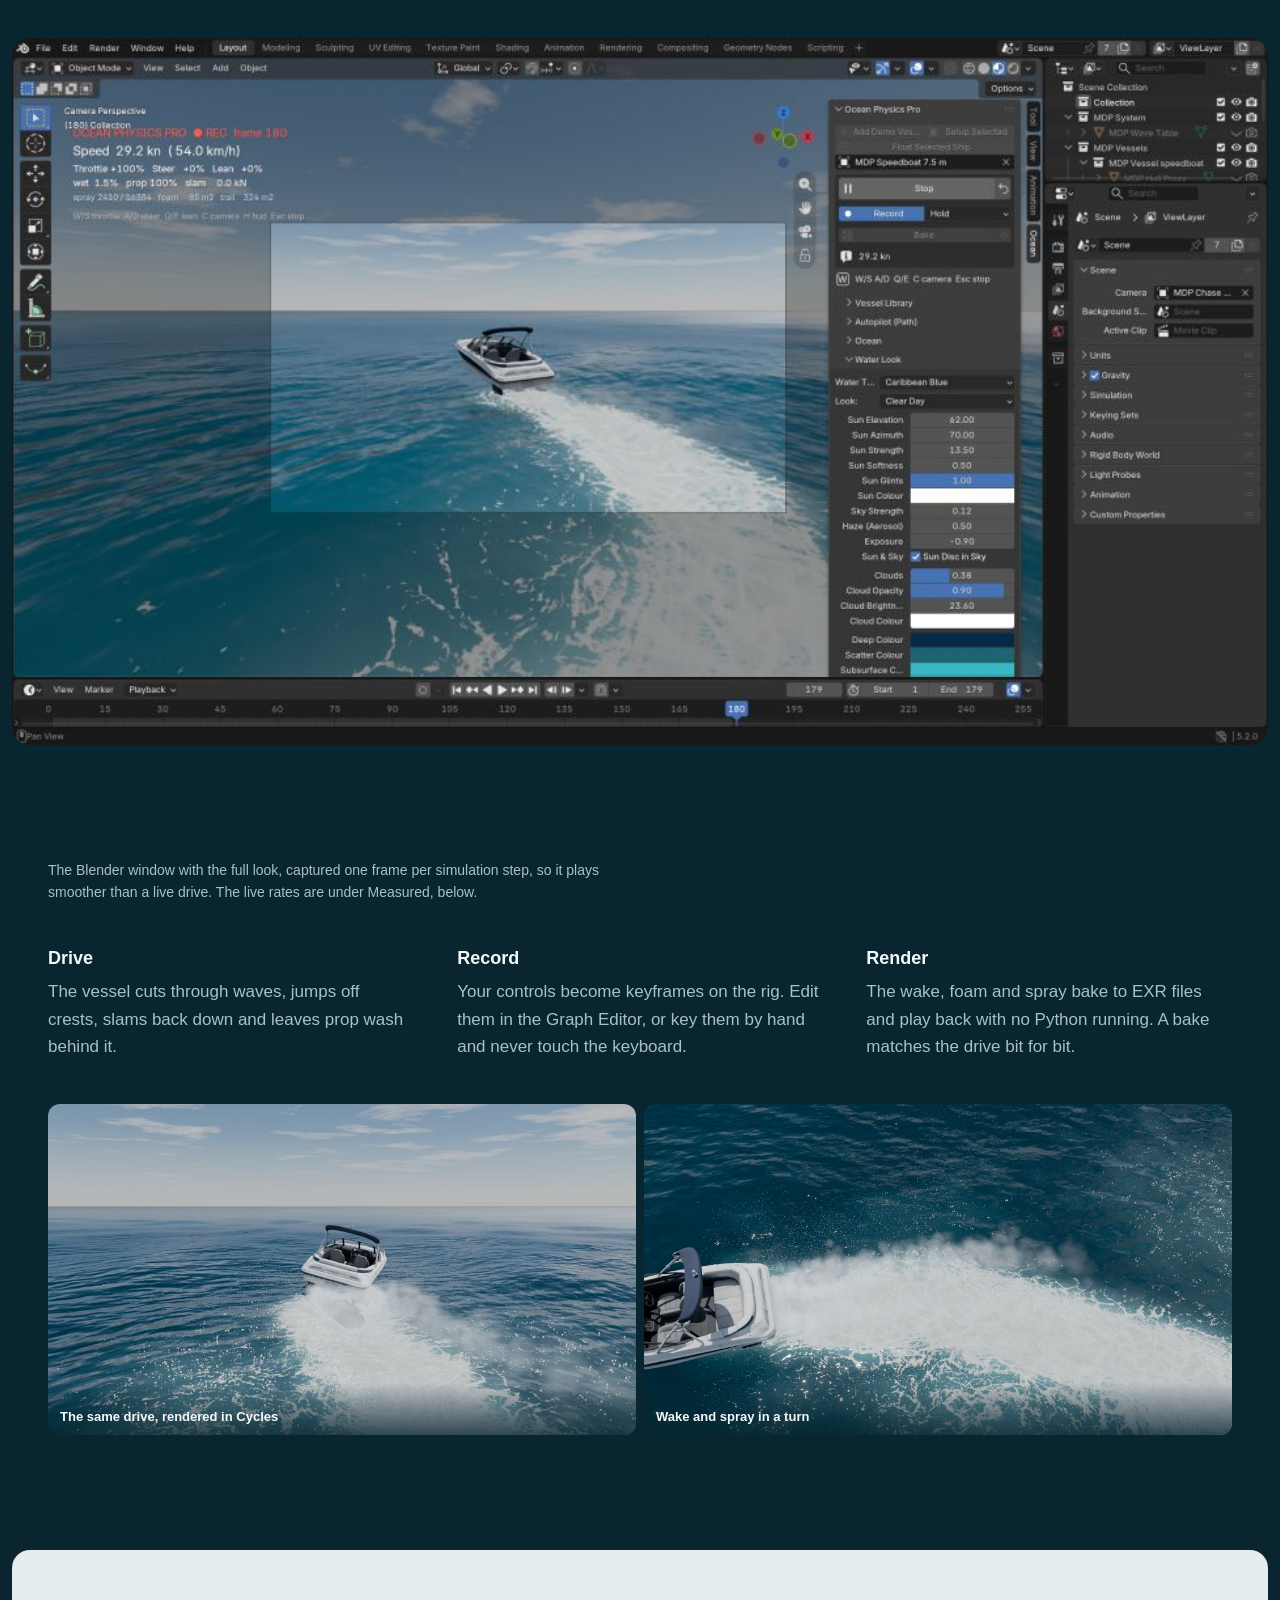
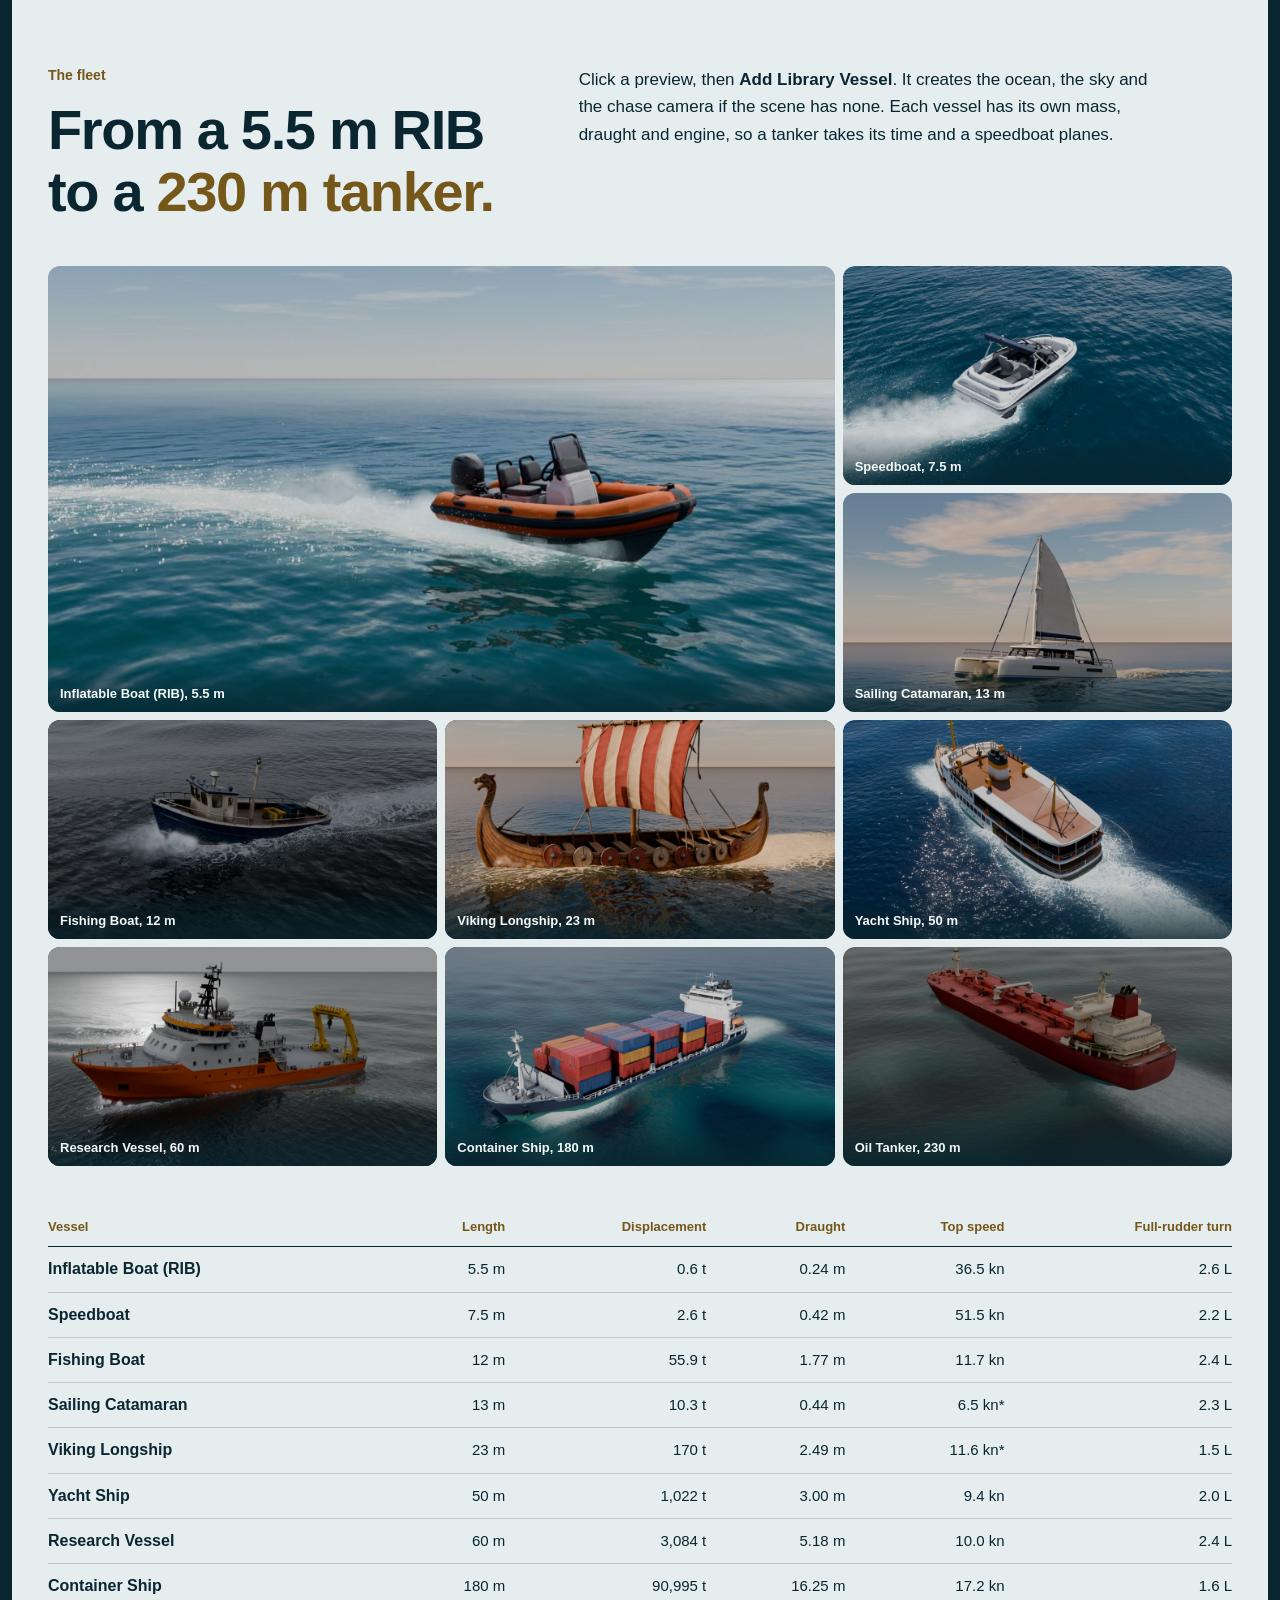
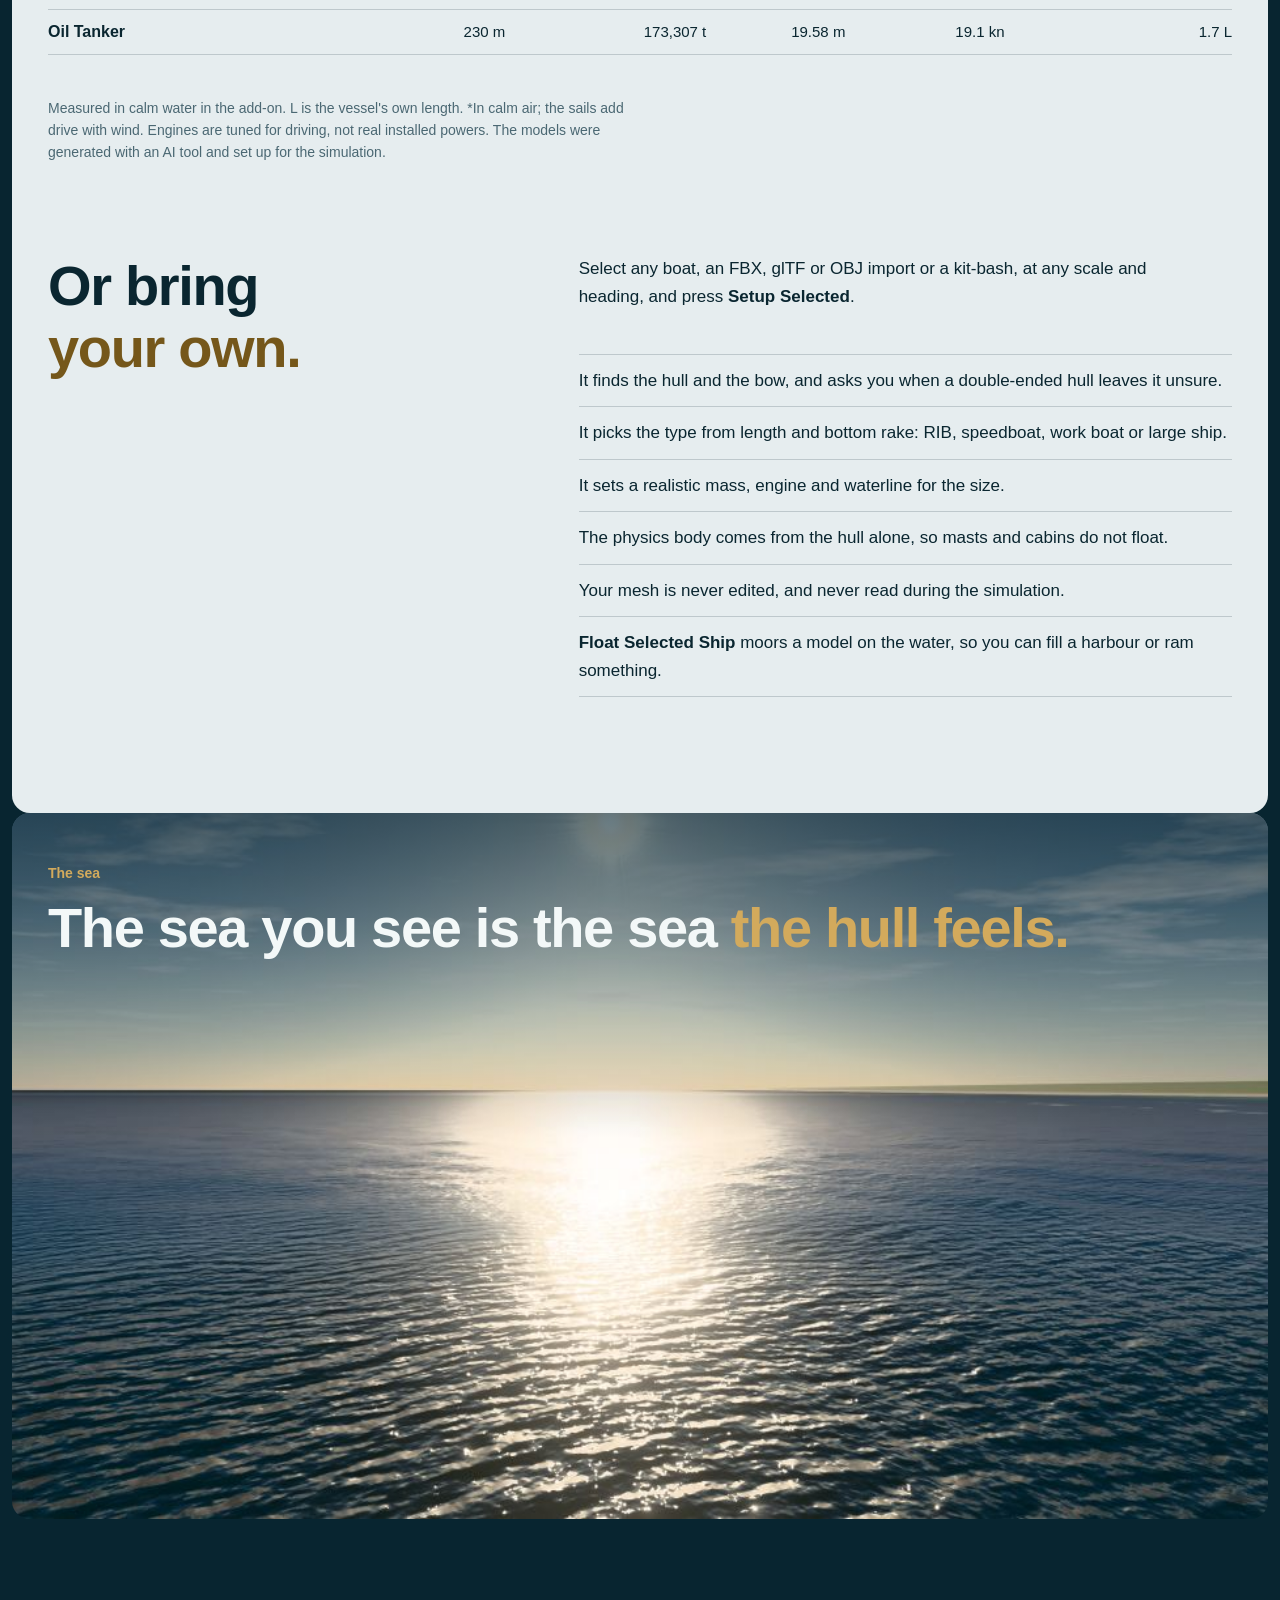
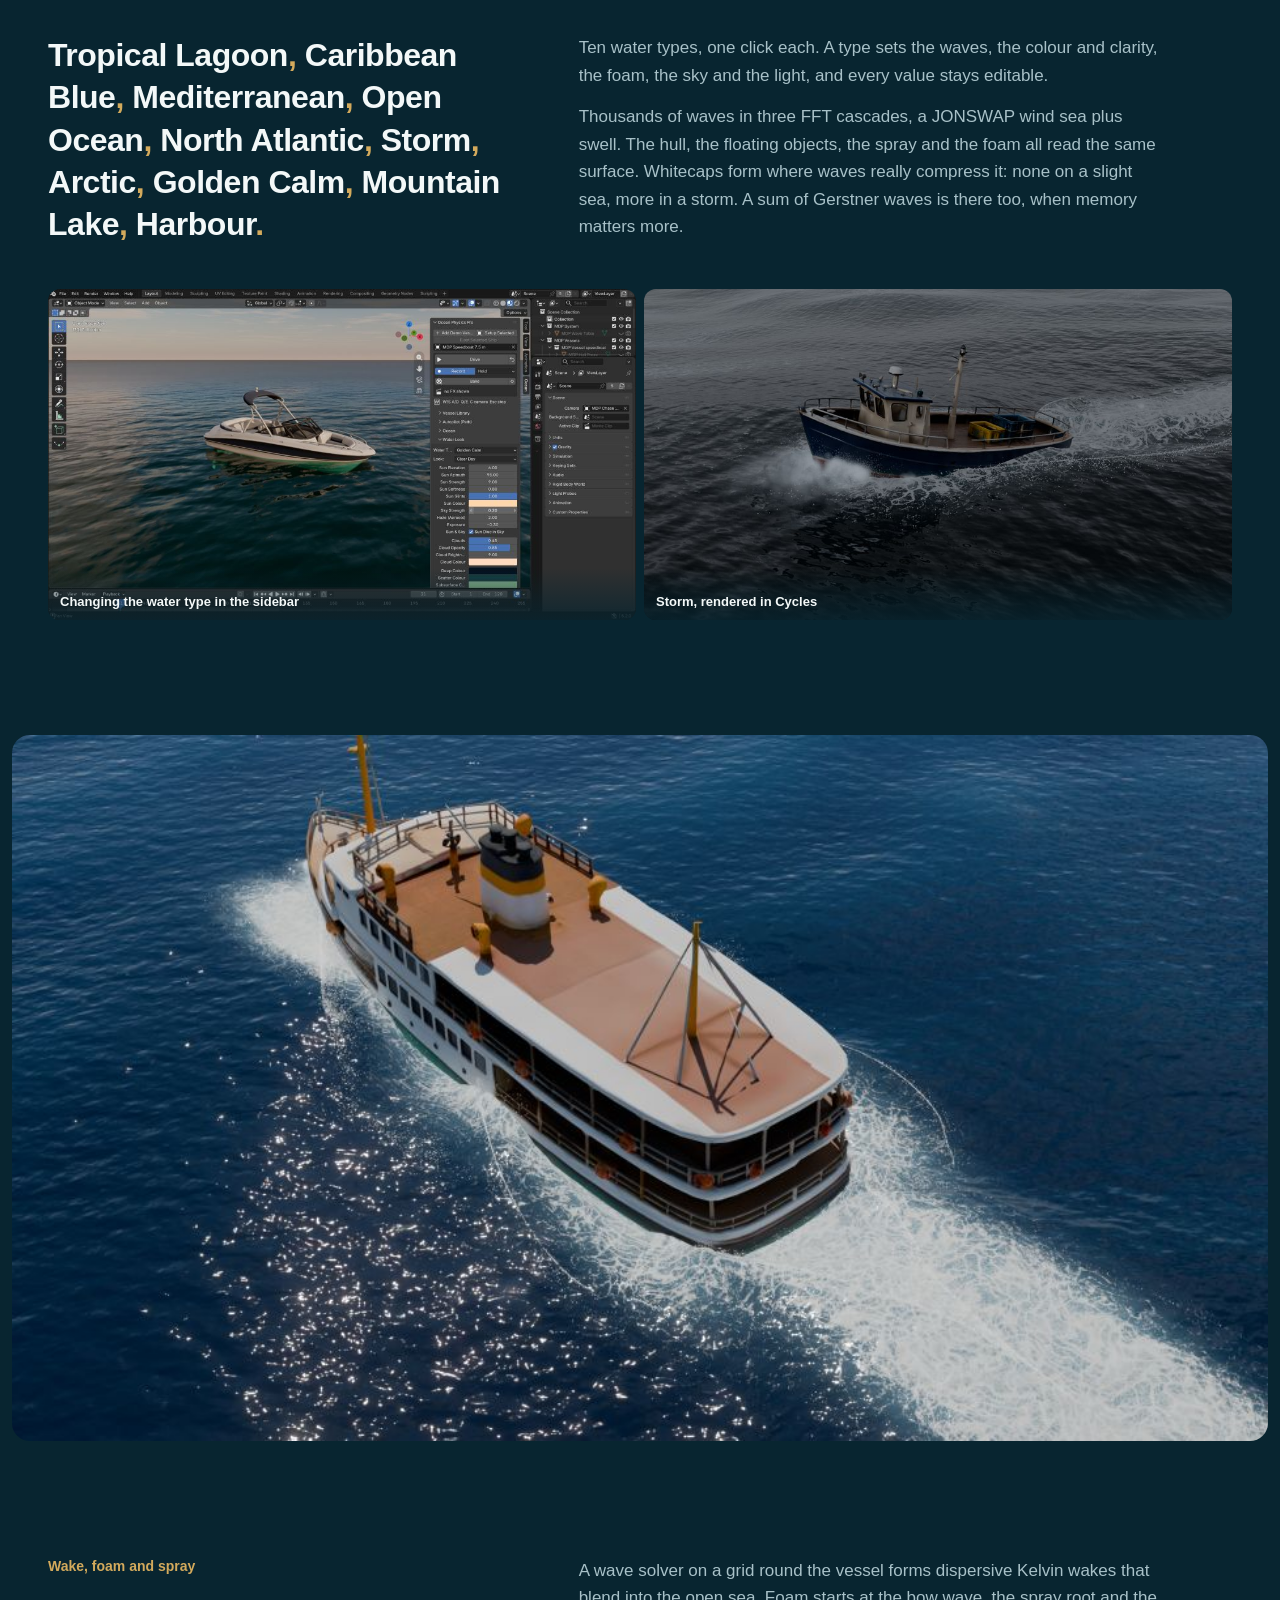
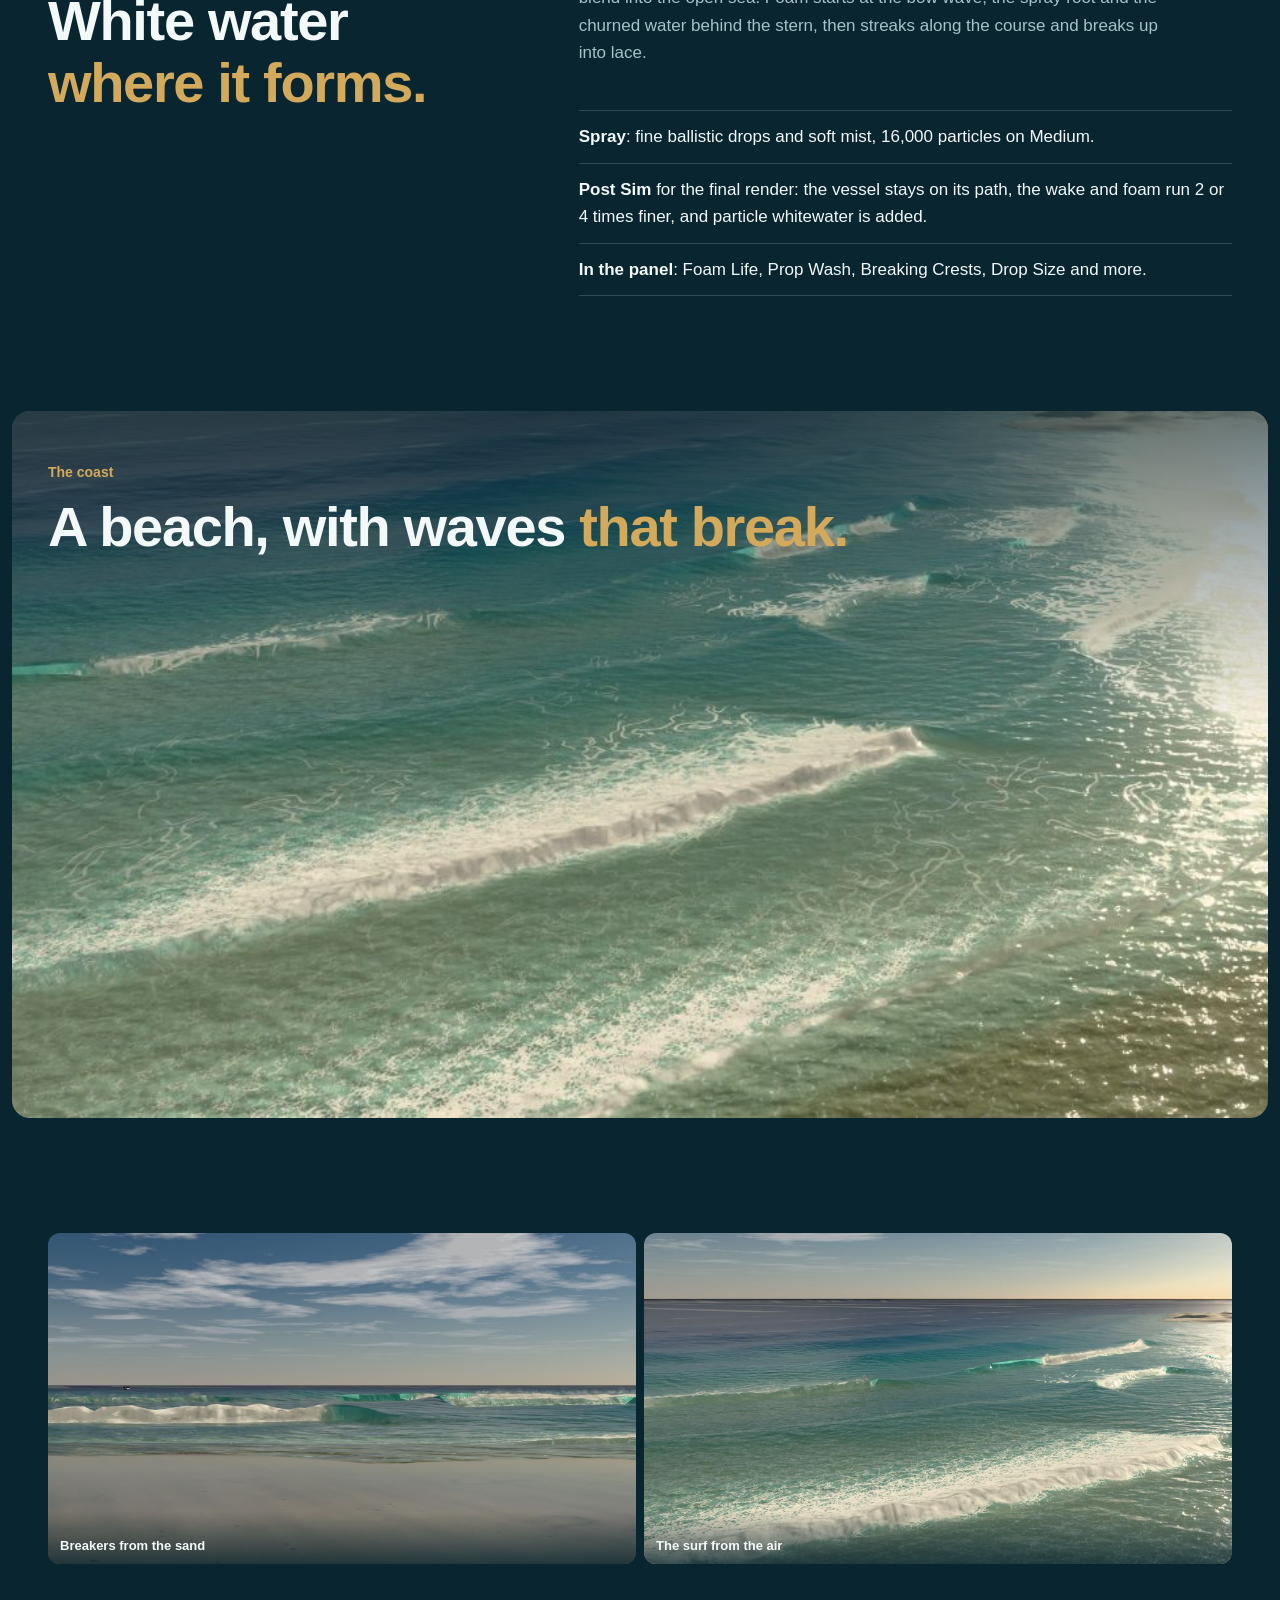
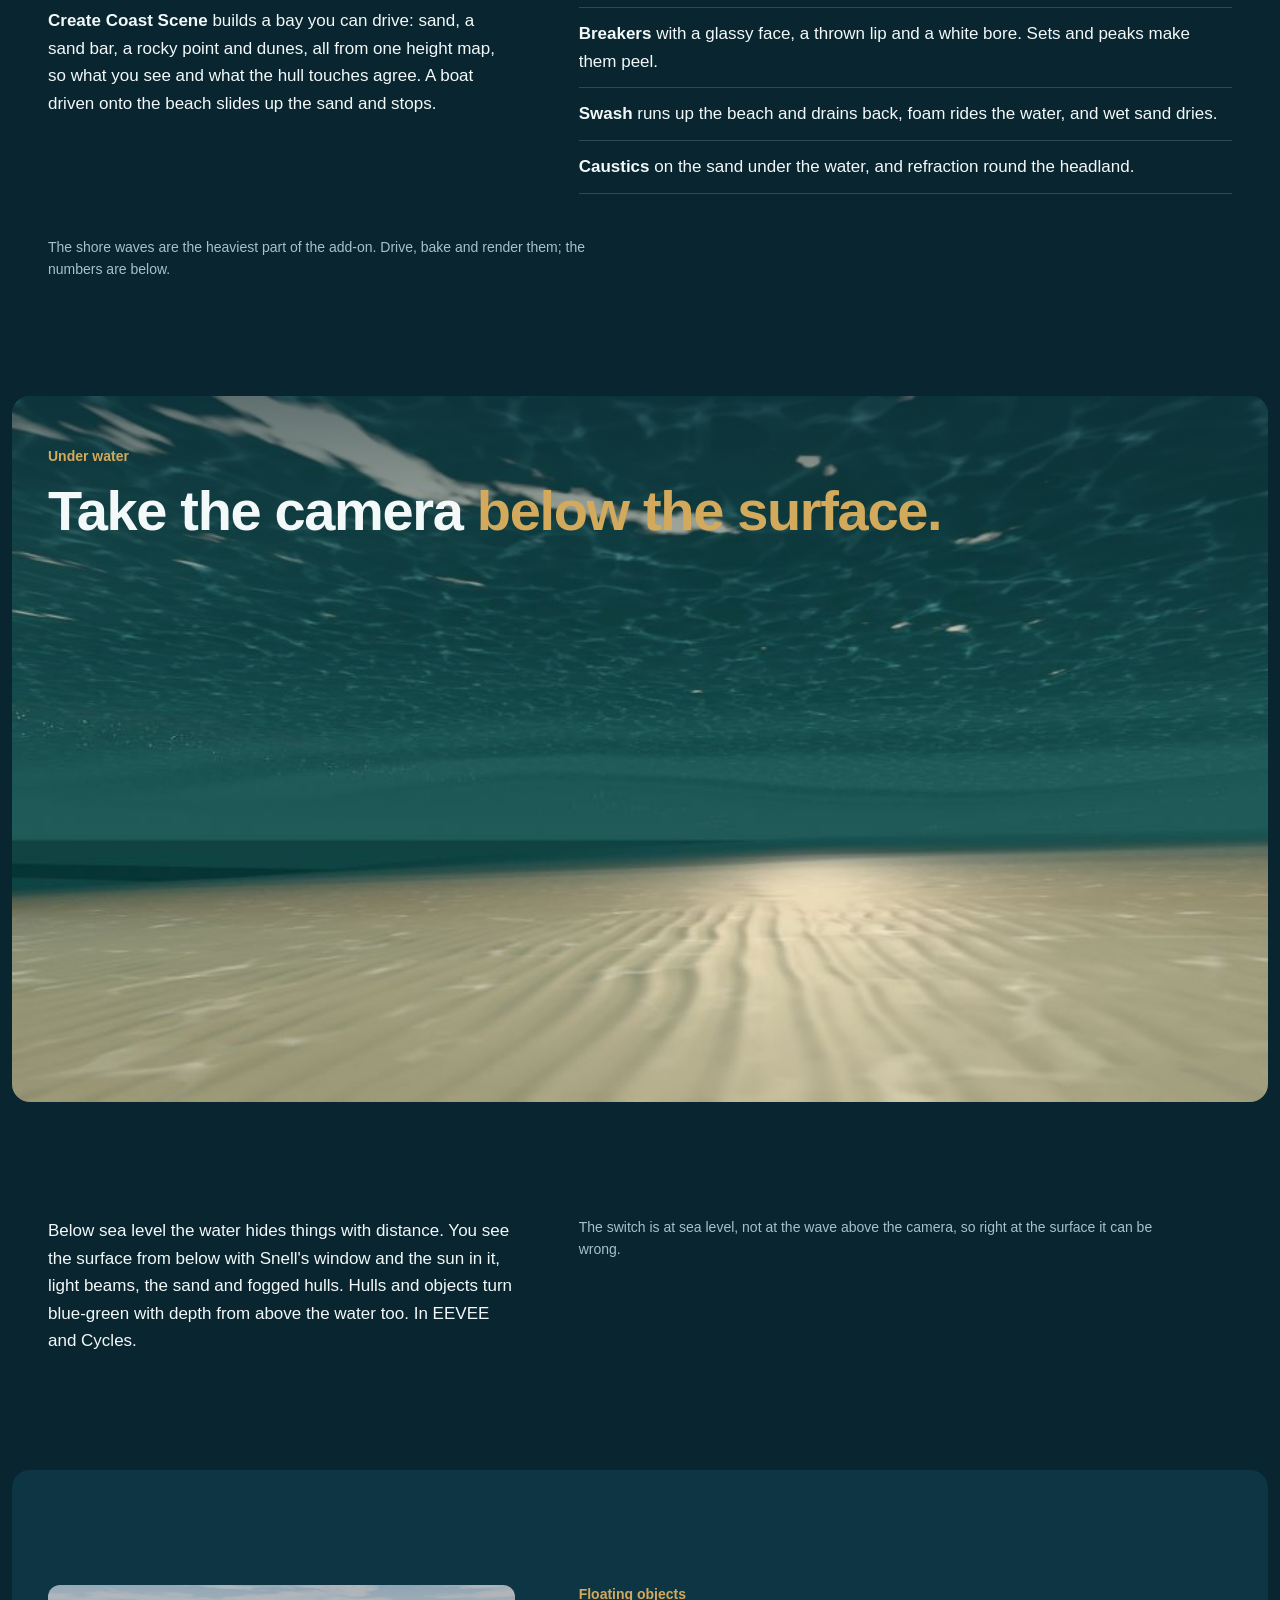
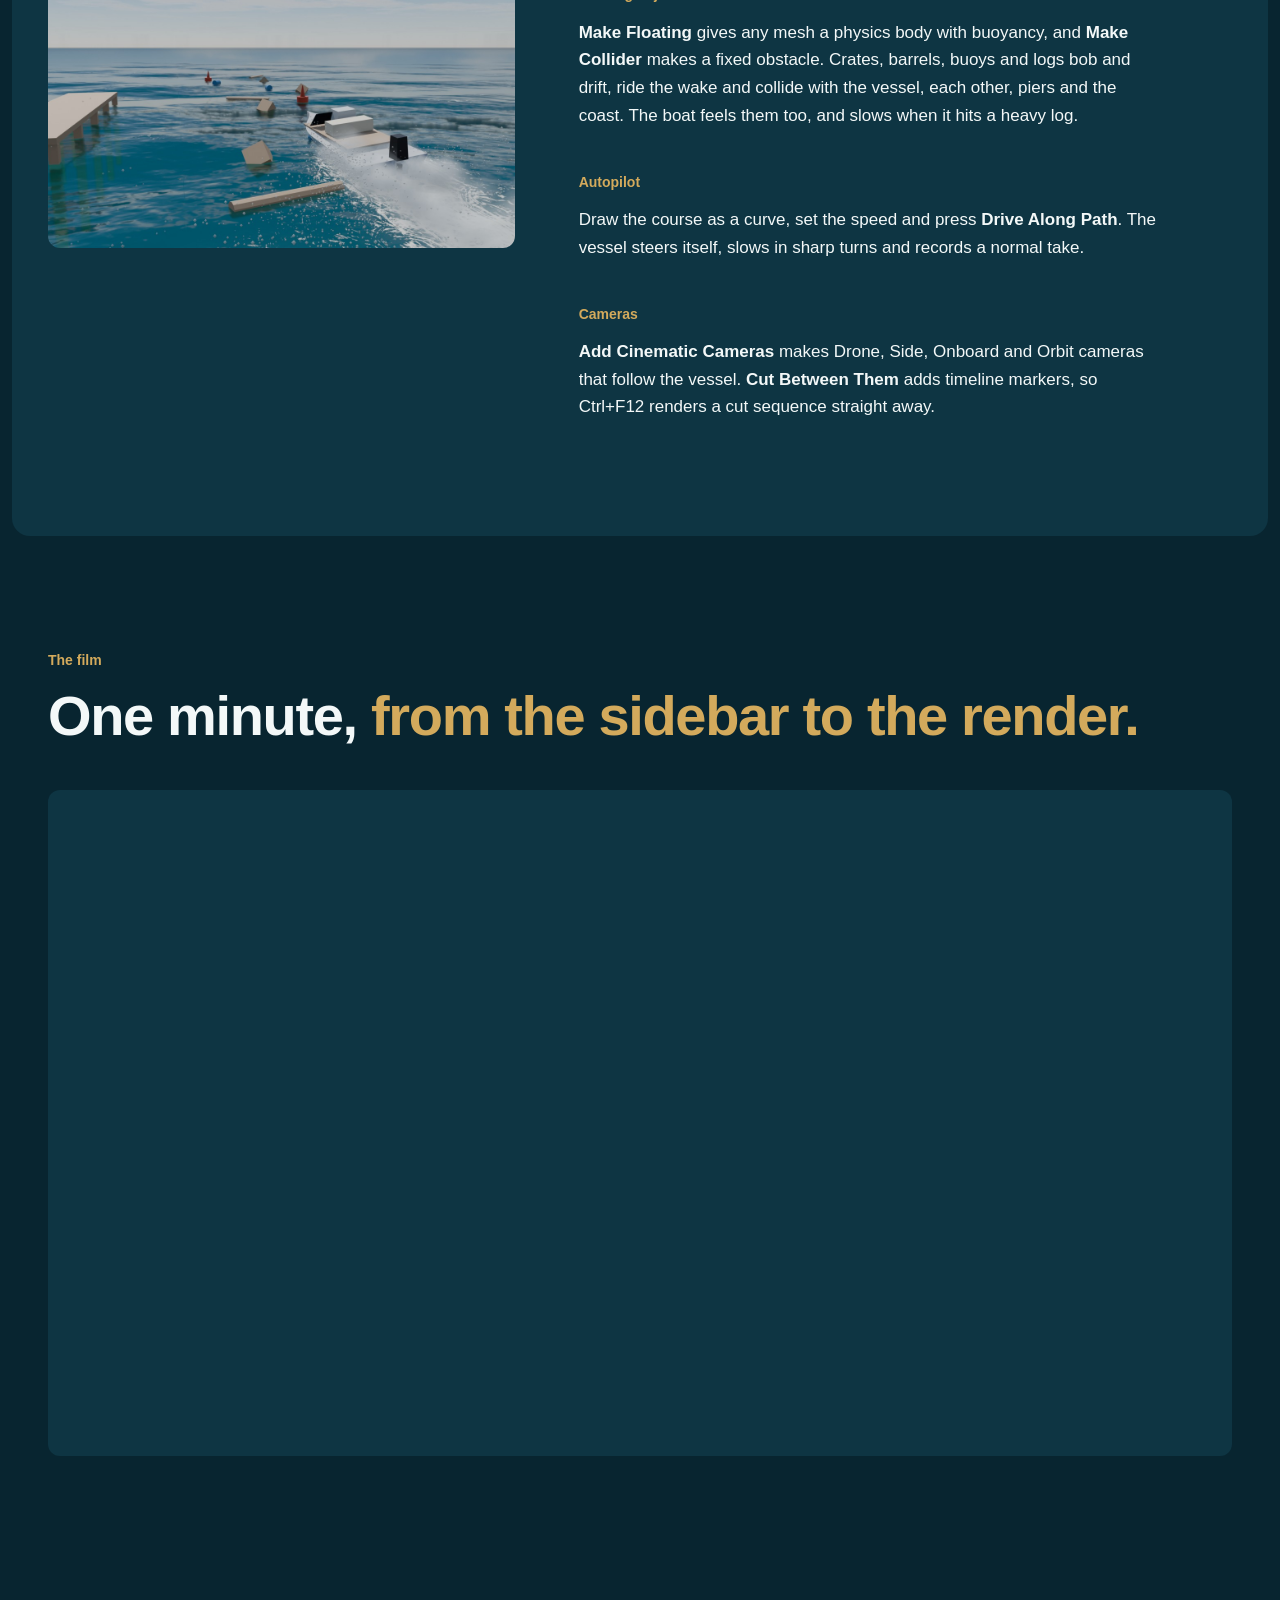
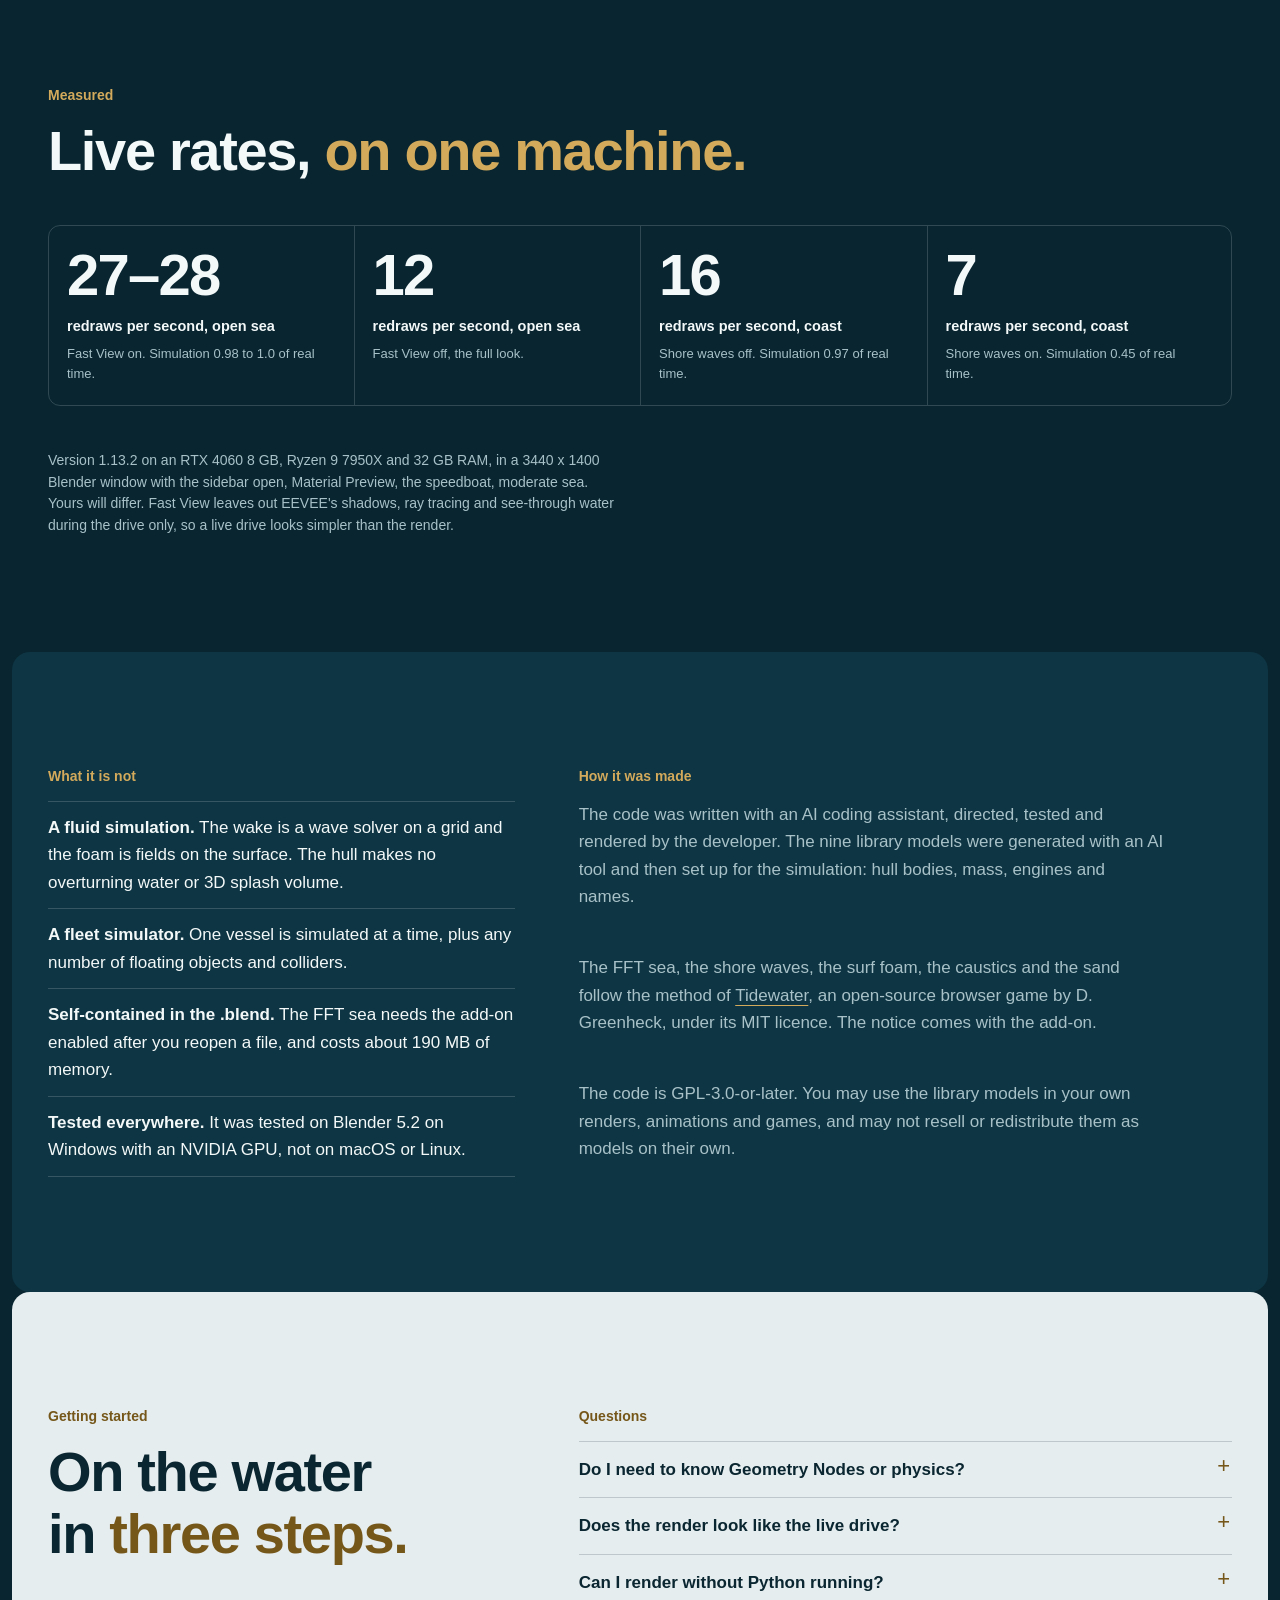
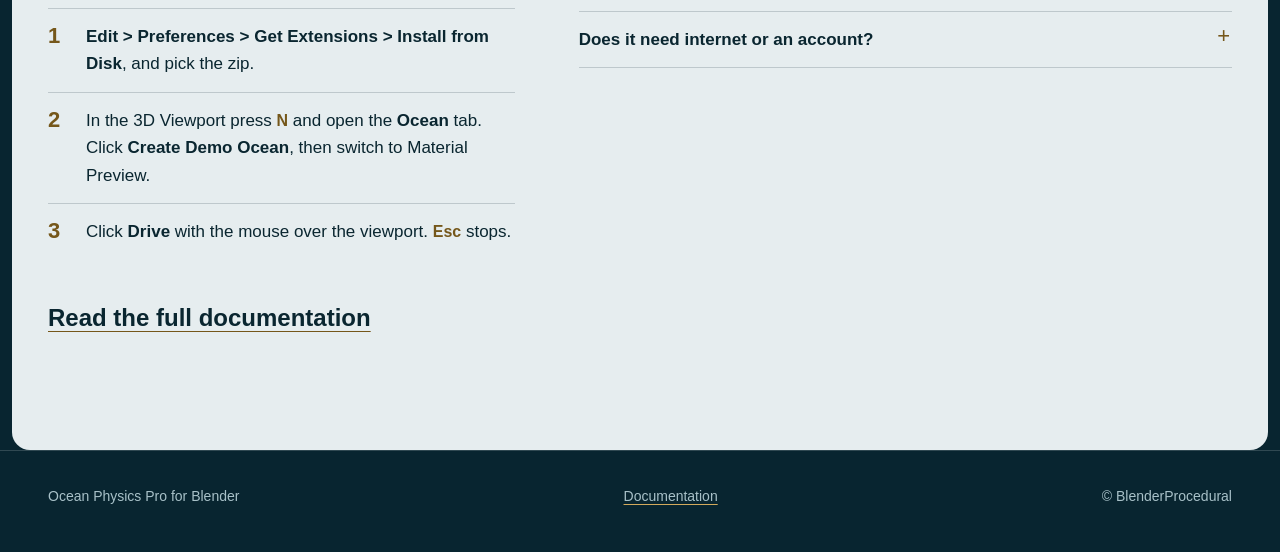
==== commit 572ce820: "PRO badge in capitals, like the cover Co-Authored-By: Claude Opus 5.5 <noreply@anthropic.com>" ====
--- a/index.html
+++ b/index.html
@@ -9,7 +9,7 @@
 <meta property="og:description" content="Drive boats and ships on a real-time ocean. Record the drive, bake it and render it in EEVEE or Cycles.">
 <meta property="og:image" content="https://blenderprocedural.github.io/ocean-physics-pro/images/cover.jpg">
 <link rel="icon" href="images/icon.png">
-<link rel="stylesheet" href="assets/style.css">
+<link rel="stylesheet" href="assets/style.css?v=8">
 </head>
 <body>
 
--- a/assets/style.css
+++ b/assets/style.css
@@ -69,7 +69,7 @@
 }
 .hero-copy { position: absolute; left: 0; right: 0; bottom: clamp(14px, 3vw, 44px); z-index: 1; }
 h1 { font: 800 clamp(40px, 8.2vw, 112px)/1.02 var(--display); letter-spacing: -.035em; }
-h1 em { font: 800 .34em/1 var(--body); letter-spacing: 0; background: var(--foam); color: var(--abyss); padding: .2em .42em; border-radius: 6px; vertical-align: .95em; margin-left: .1em; white-space: nowrap; }
+h1 em { font: 800 .34em/1 var(--body); letter-spacing: .02em; text-transform: uppercase; background: var(--foam); color: var(--abyss); padding: .2em .42em; border-radius: 6px; vertical-align: .95em; margin-left: .1em; white-space: nowrap; }
 .hero-line { font-weight: 500; font-size: clamp(16px, 2.1vw, 22px); line-height: 1.35; margin-top: clamp(8px, 1.4vw, 16px); max-width: 40em; }
 
 /* the builder's plate, in place of tags */
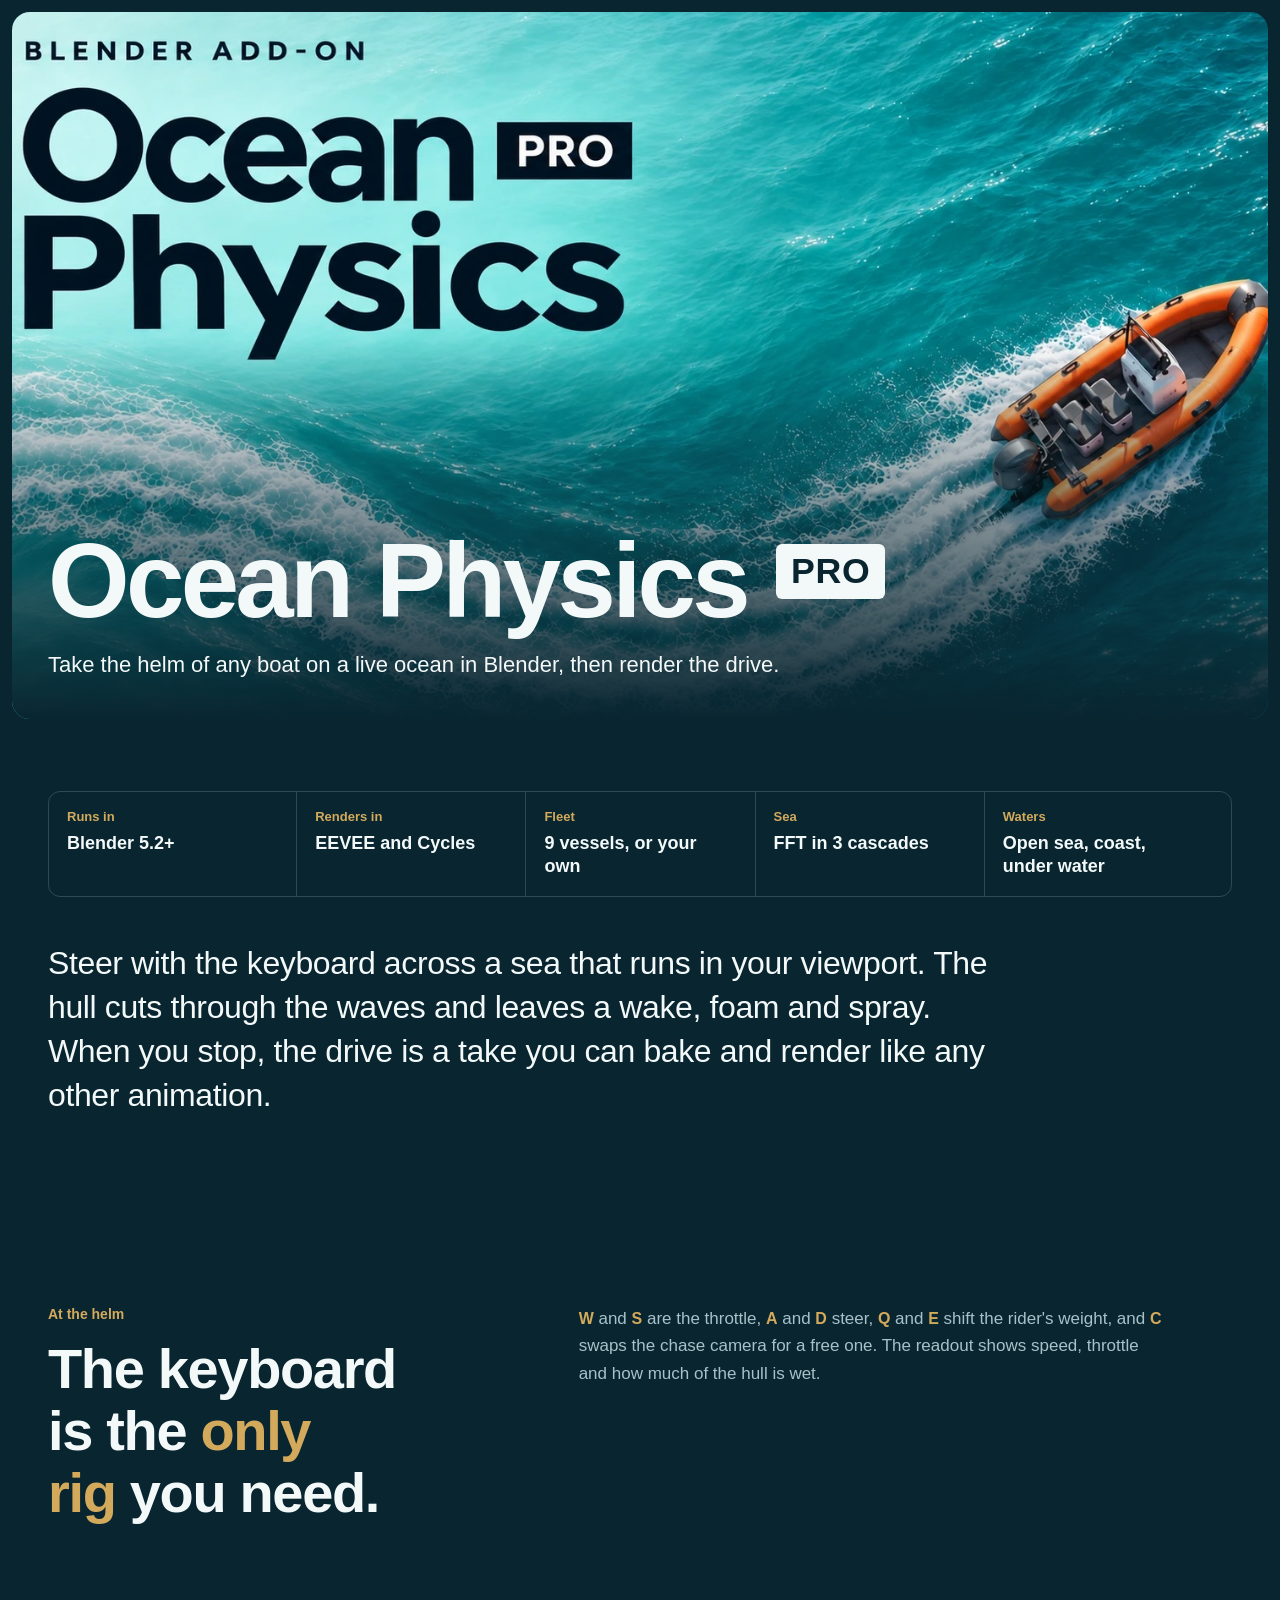
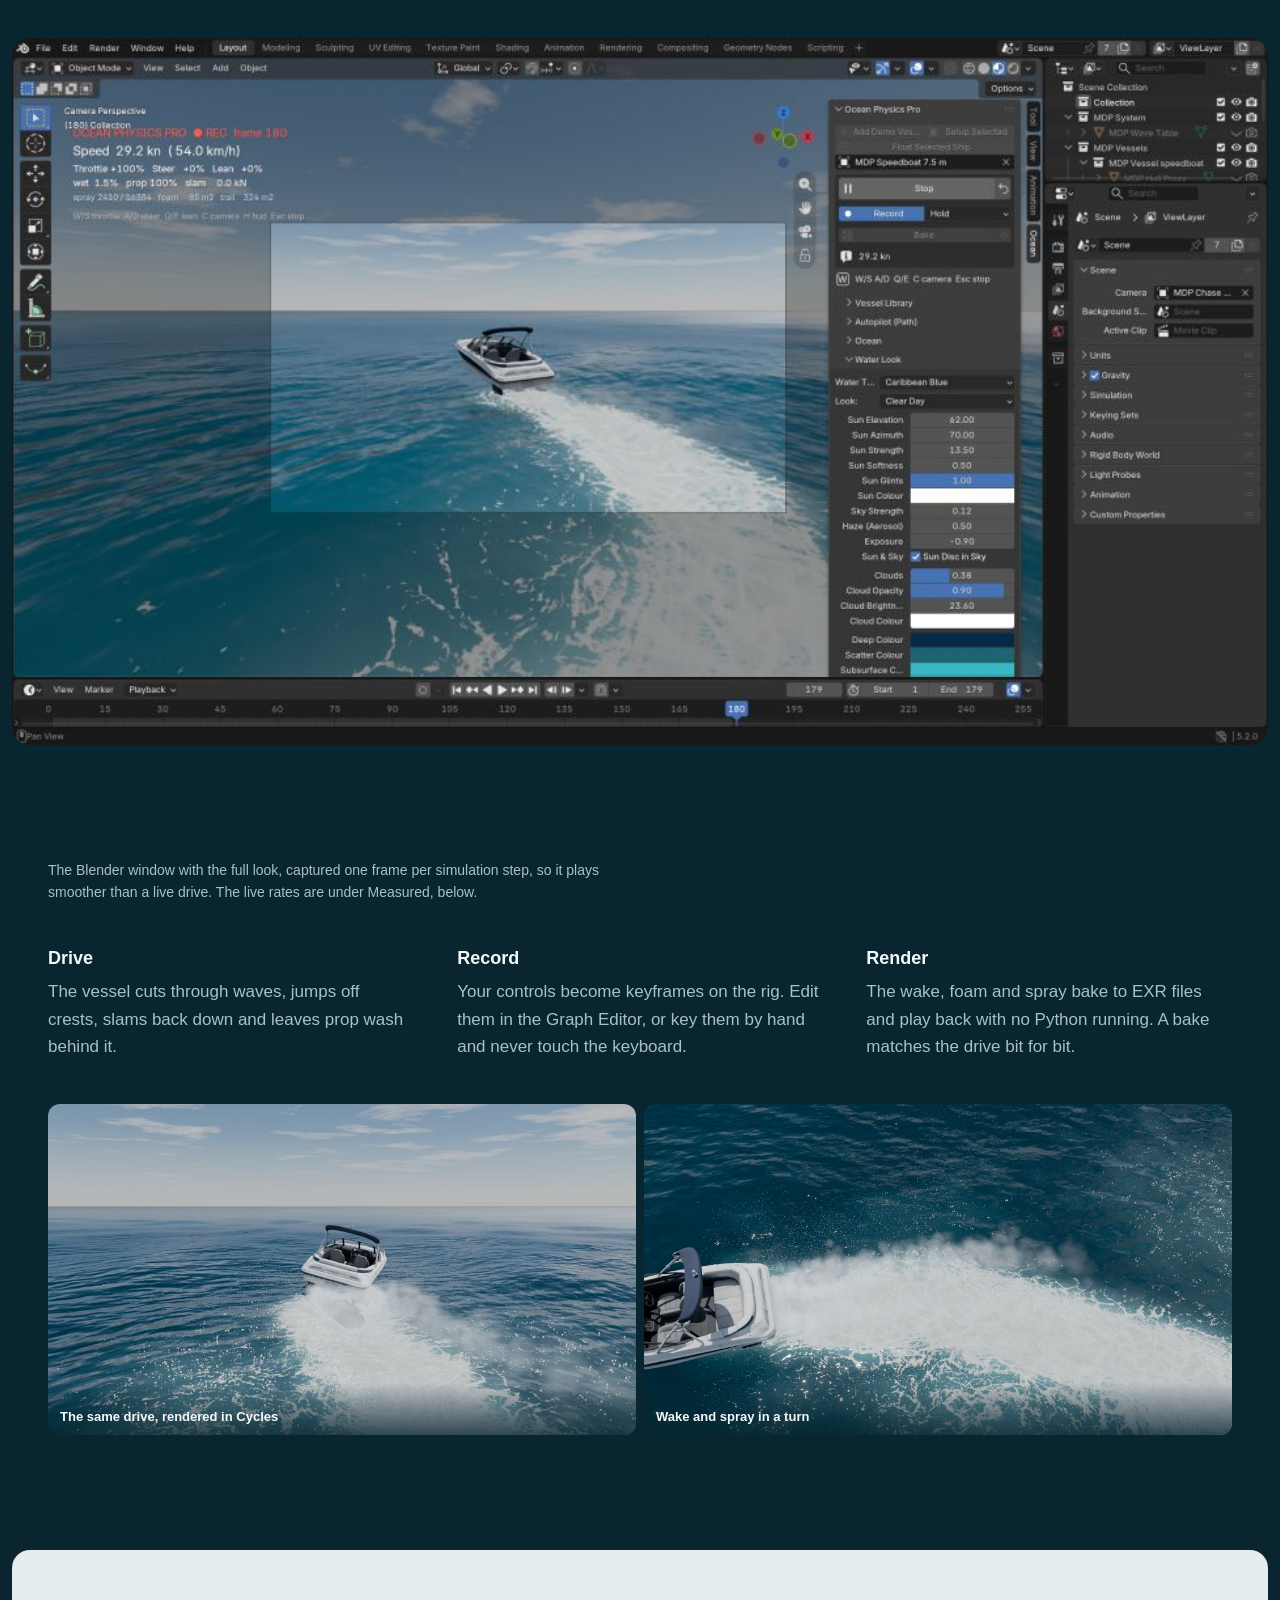
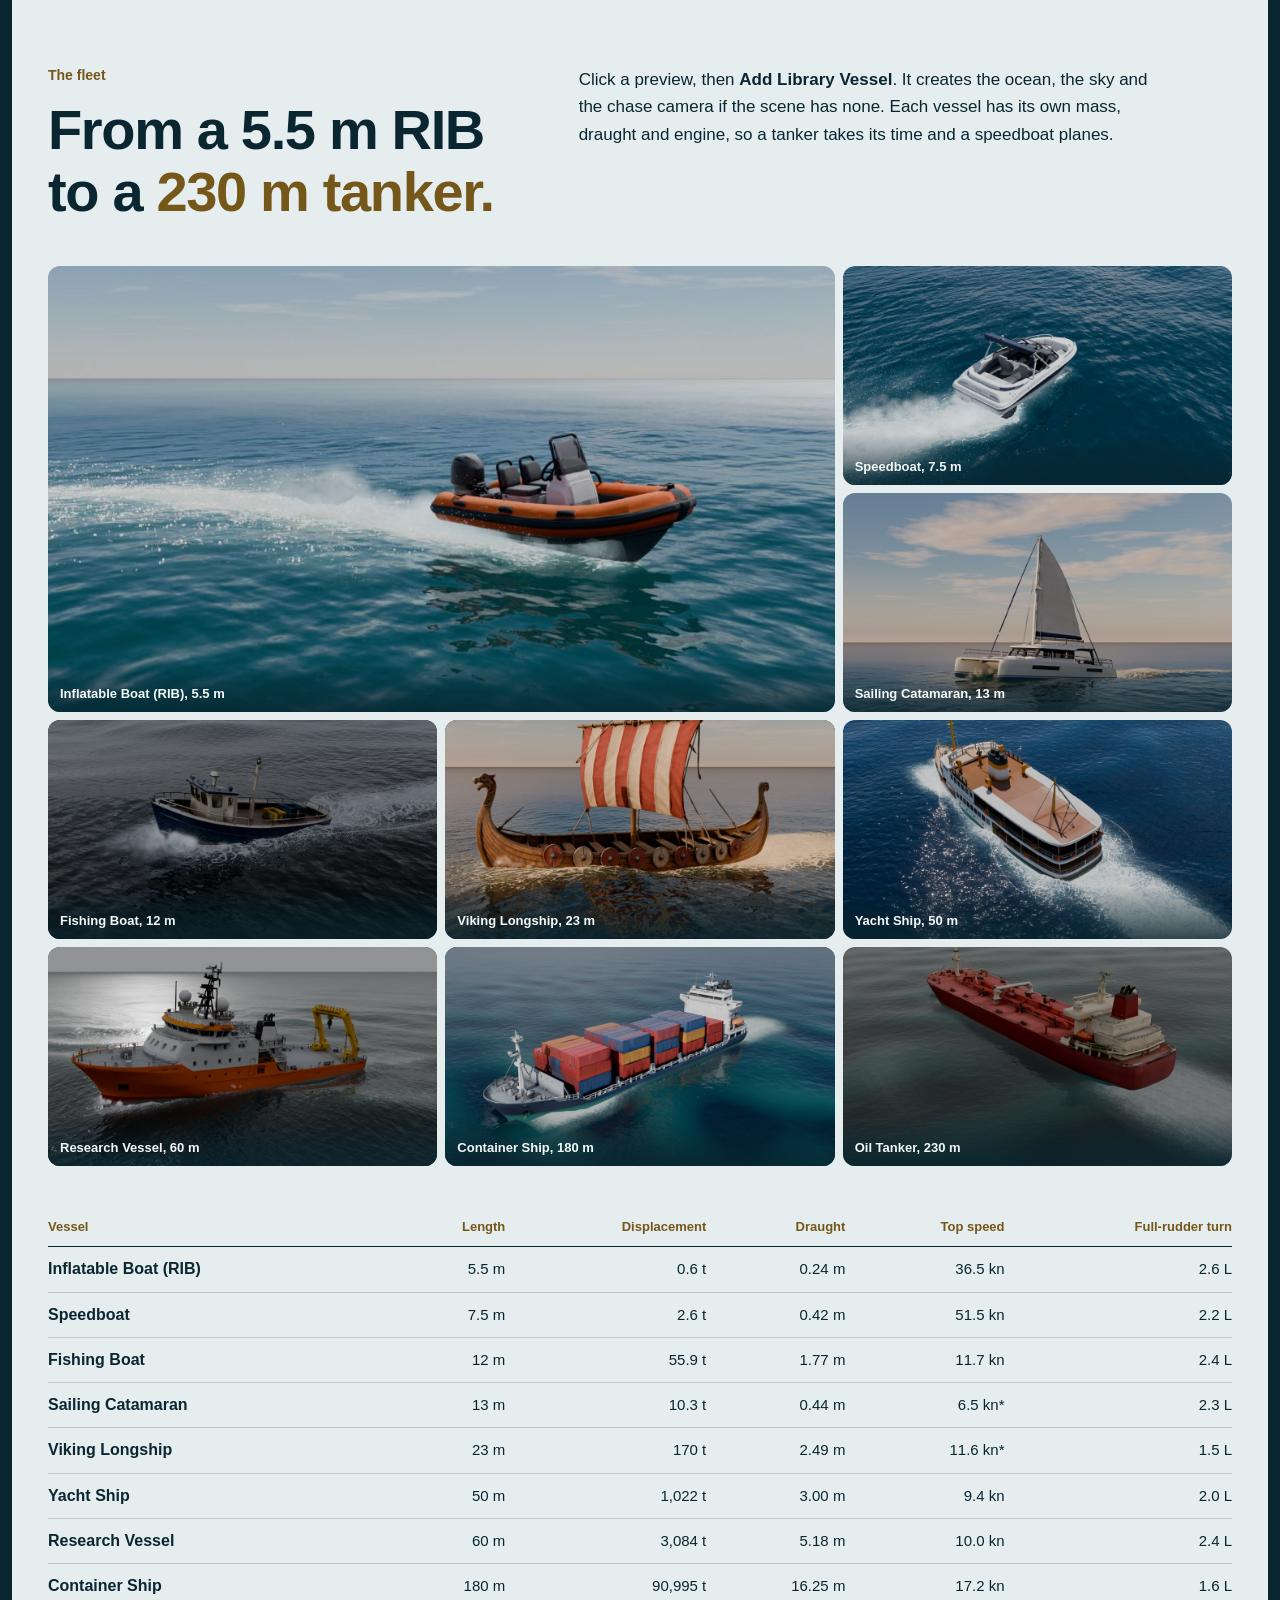
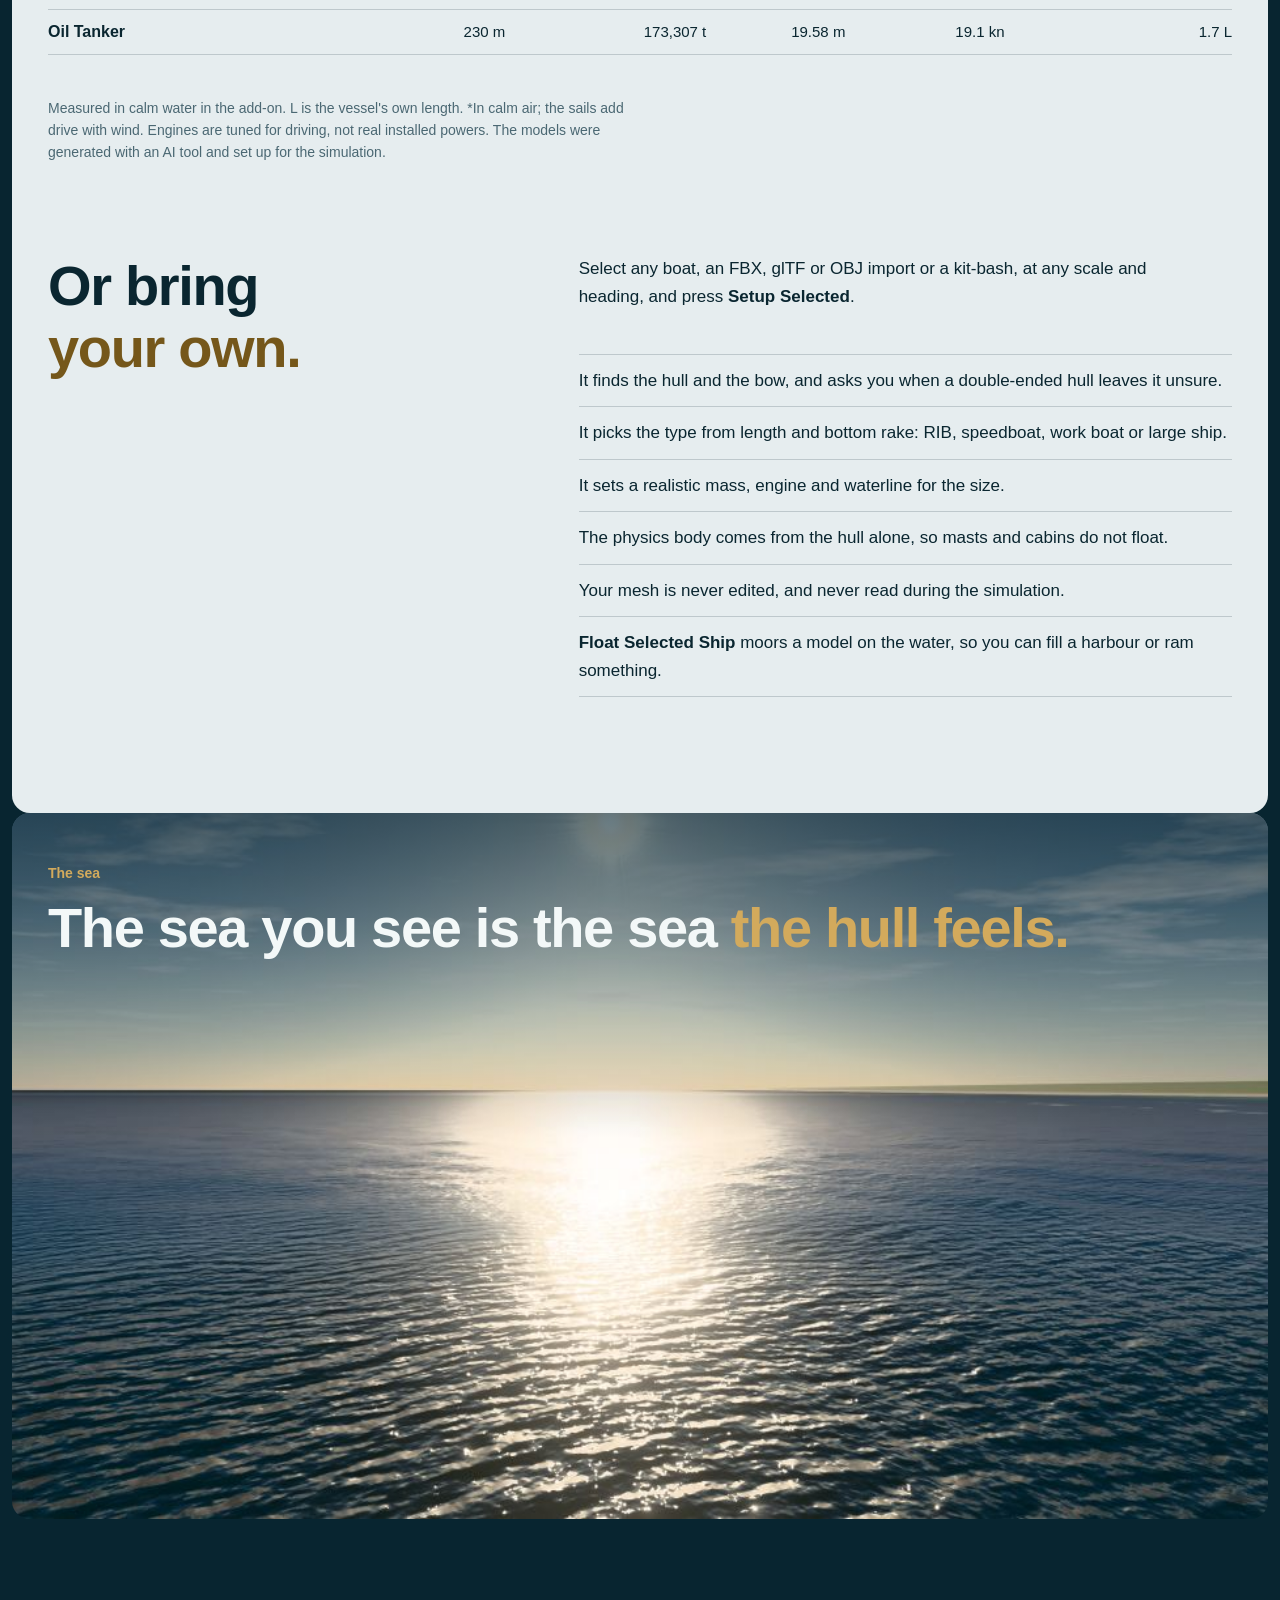
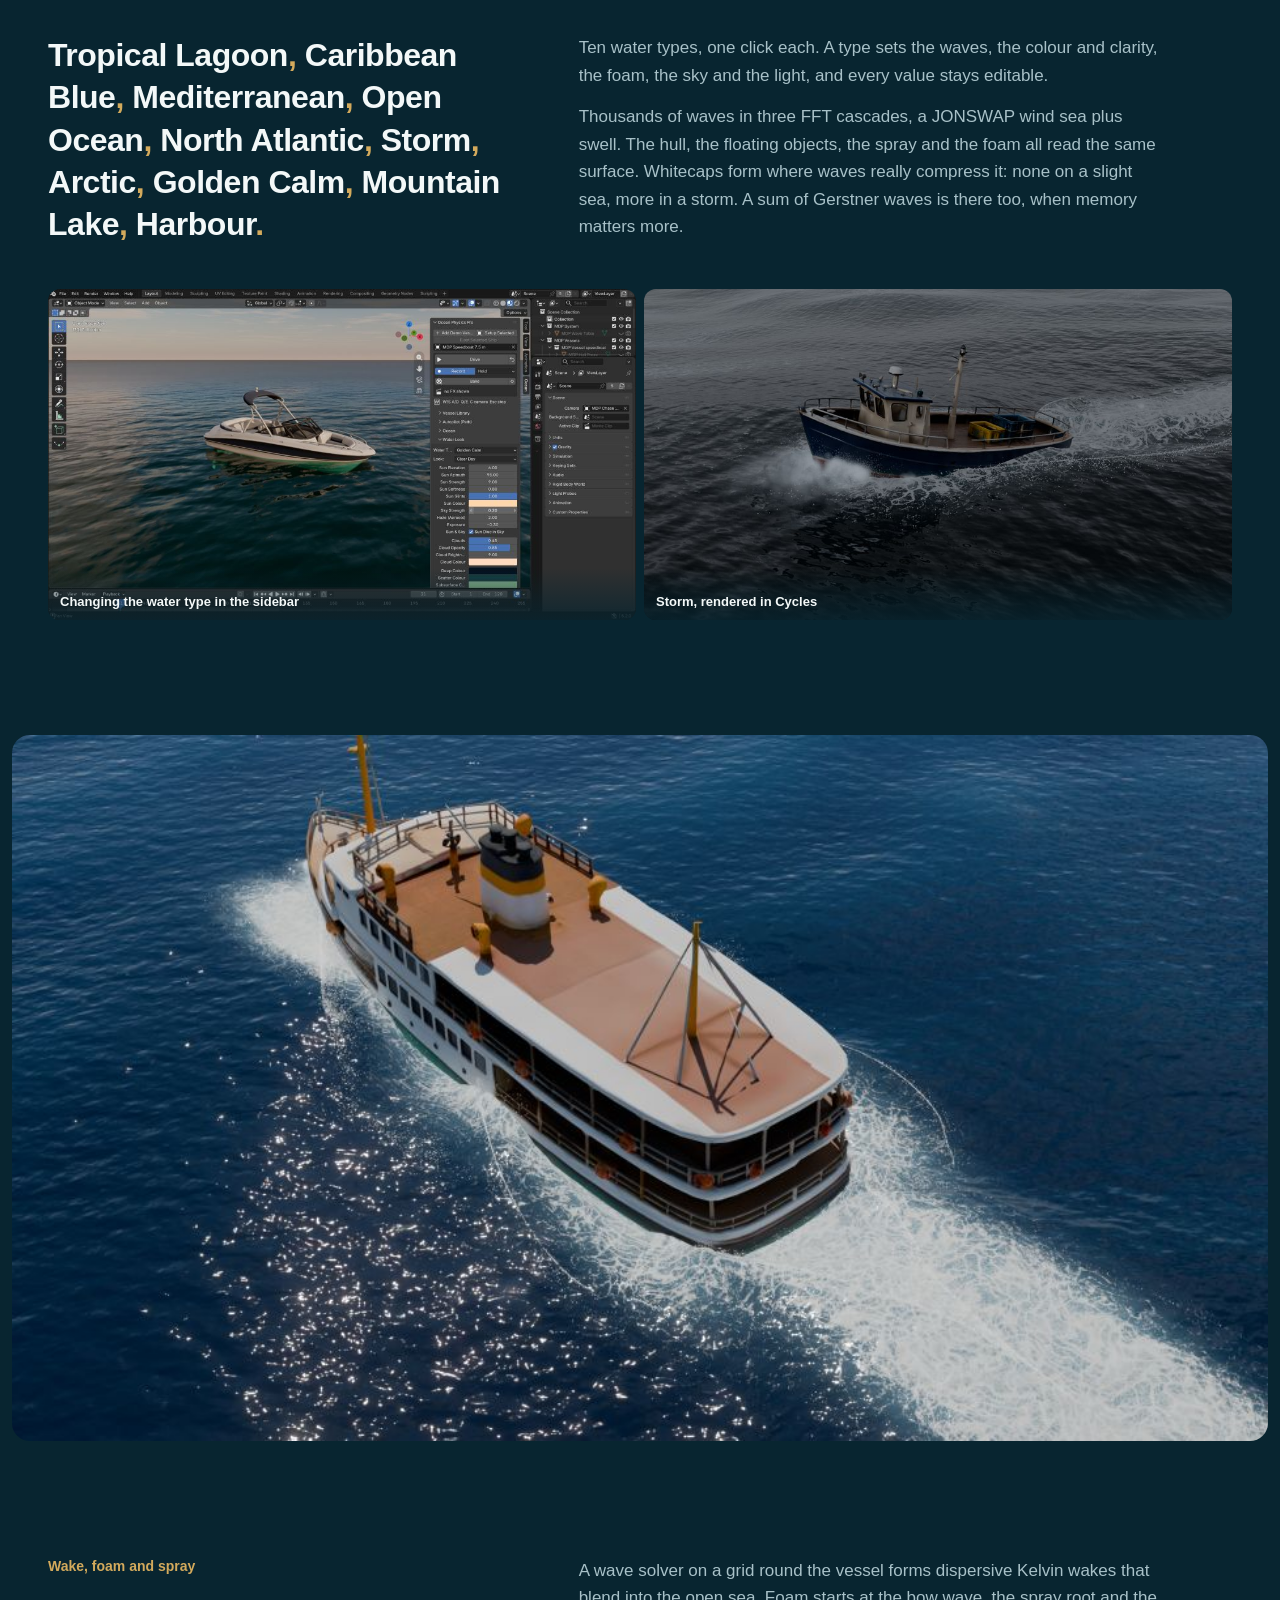
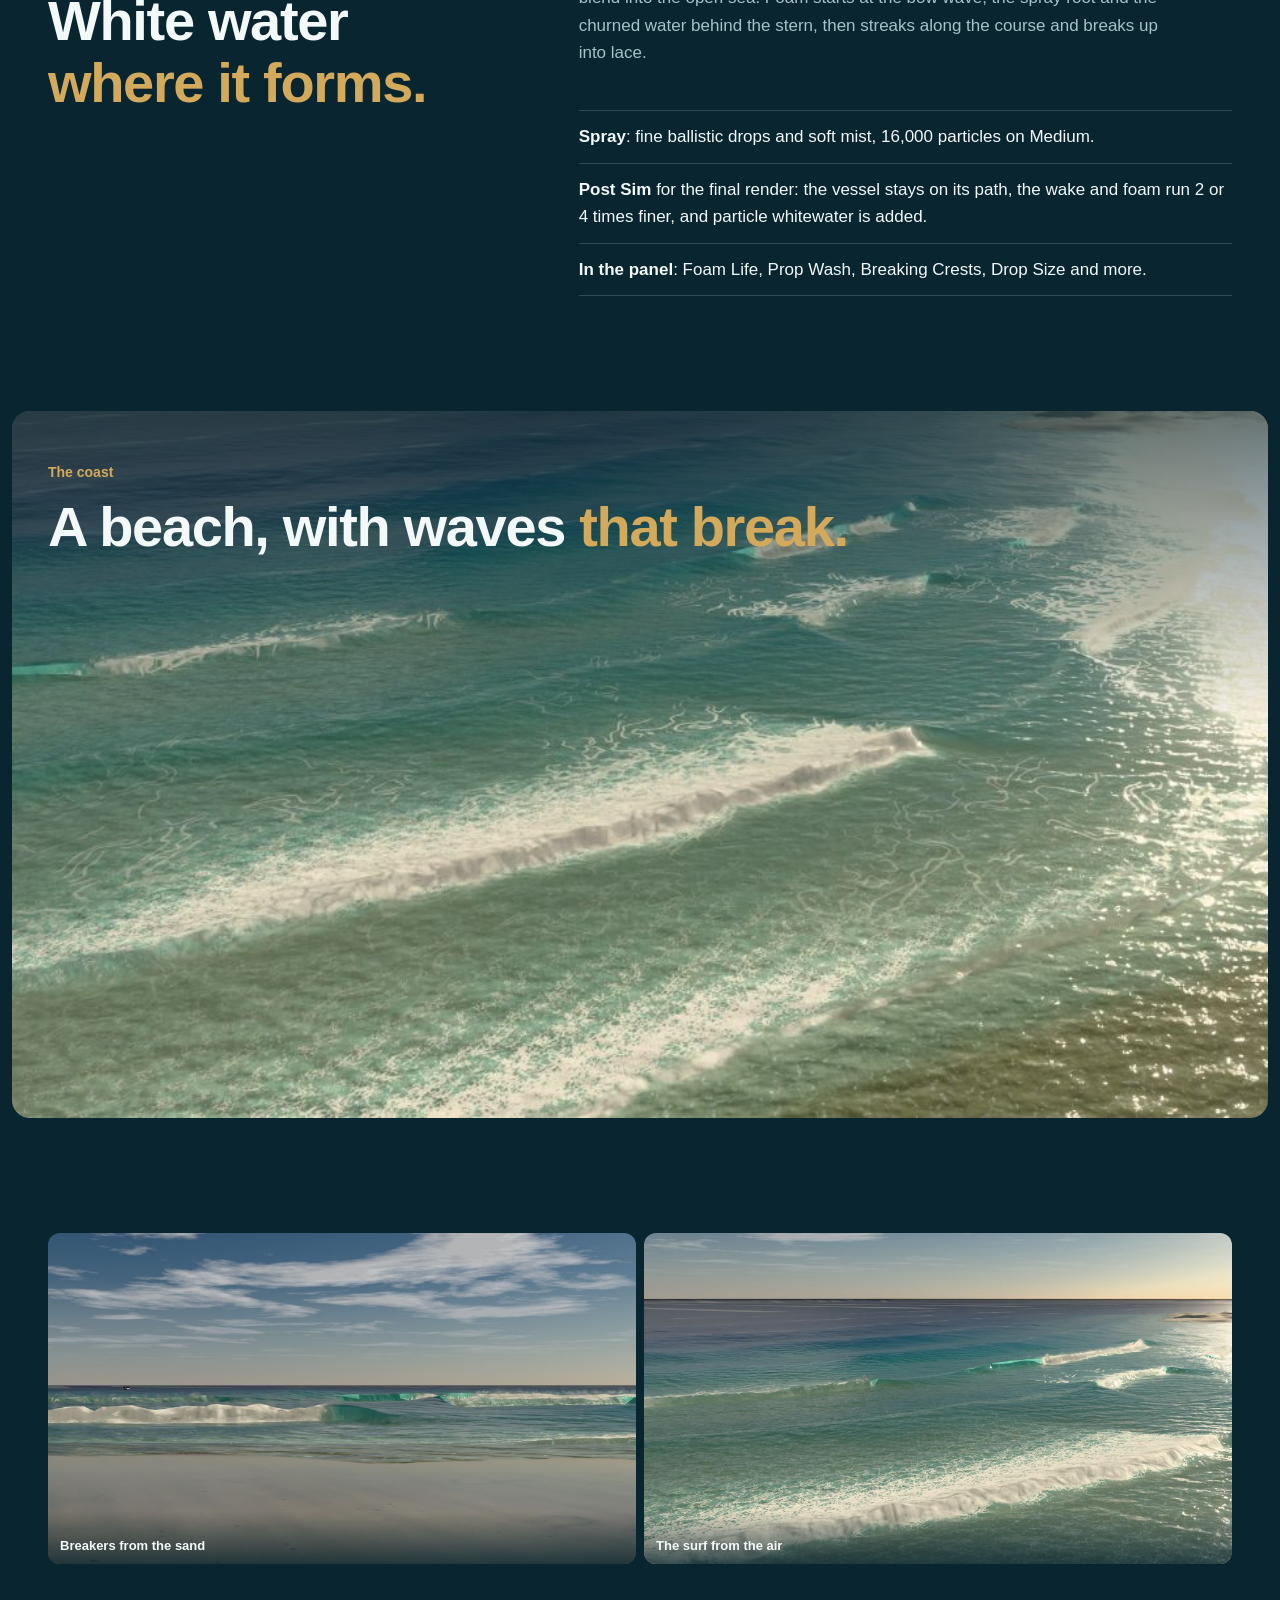
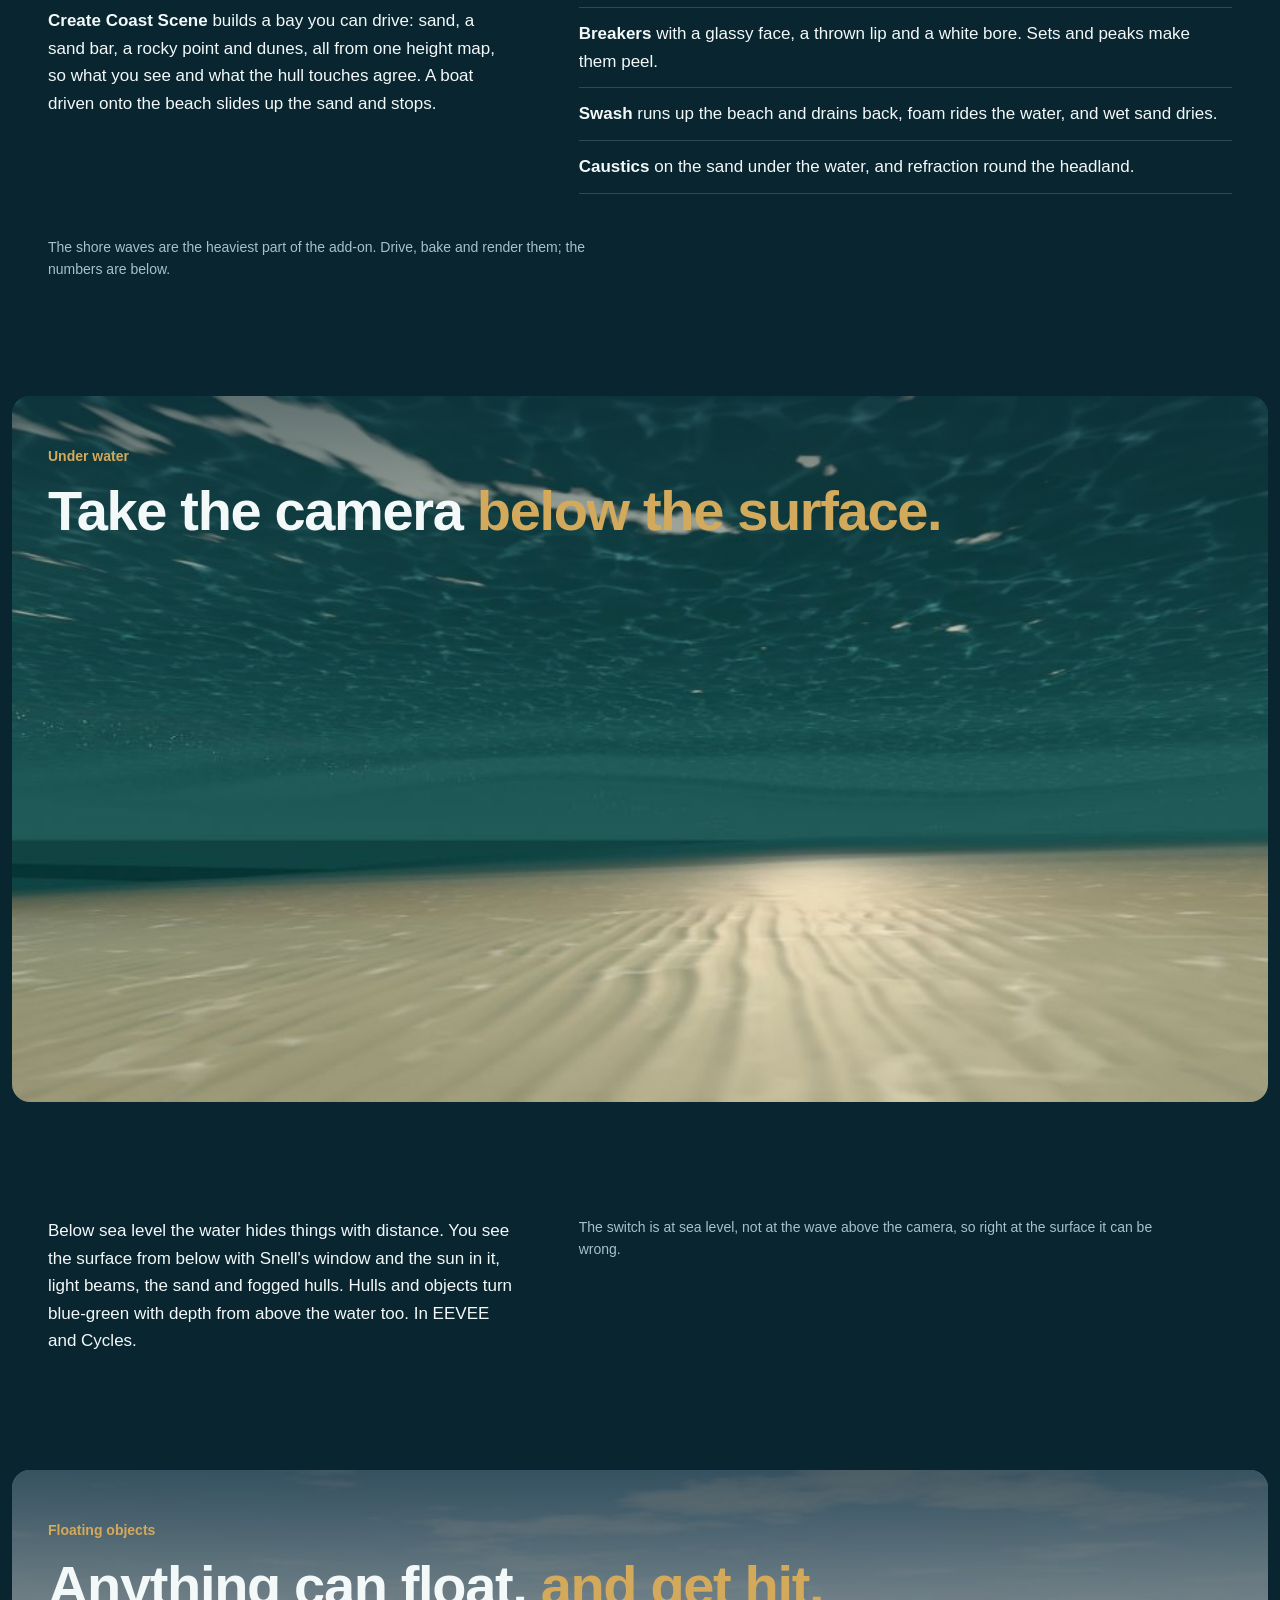
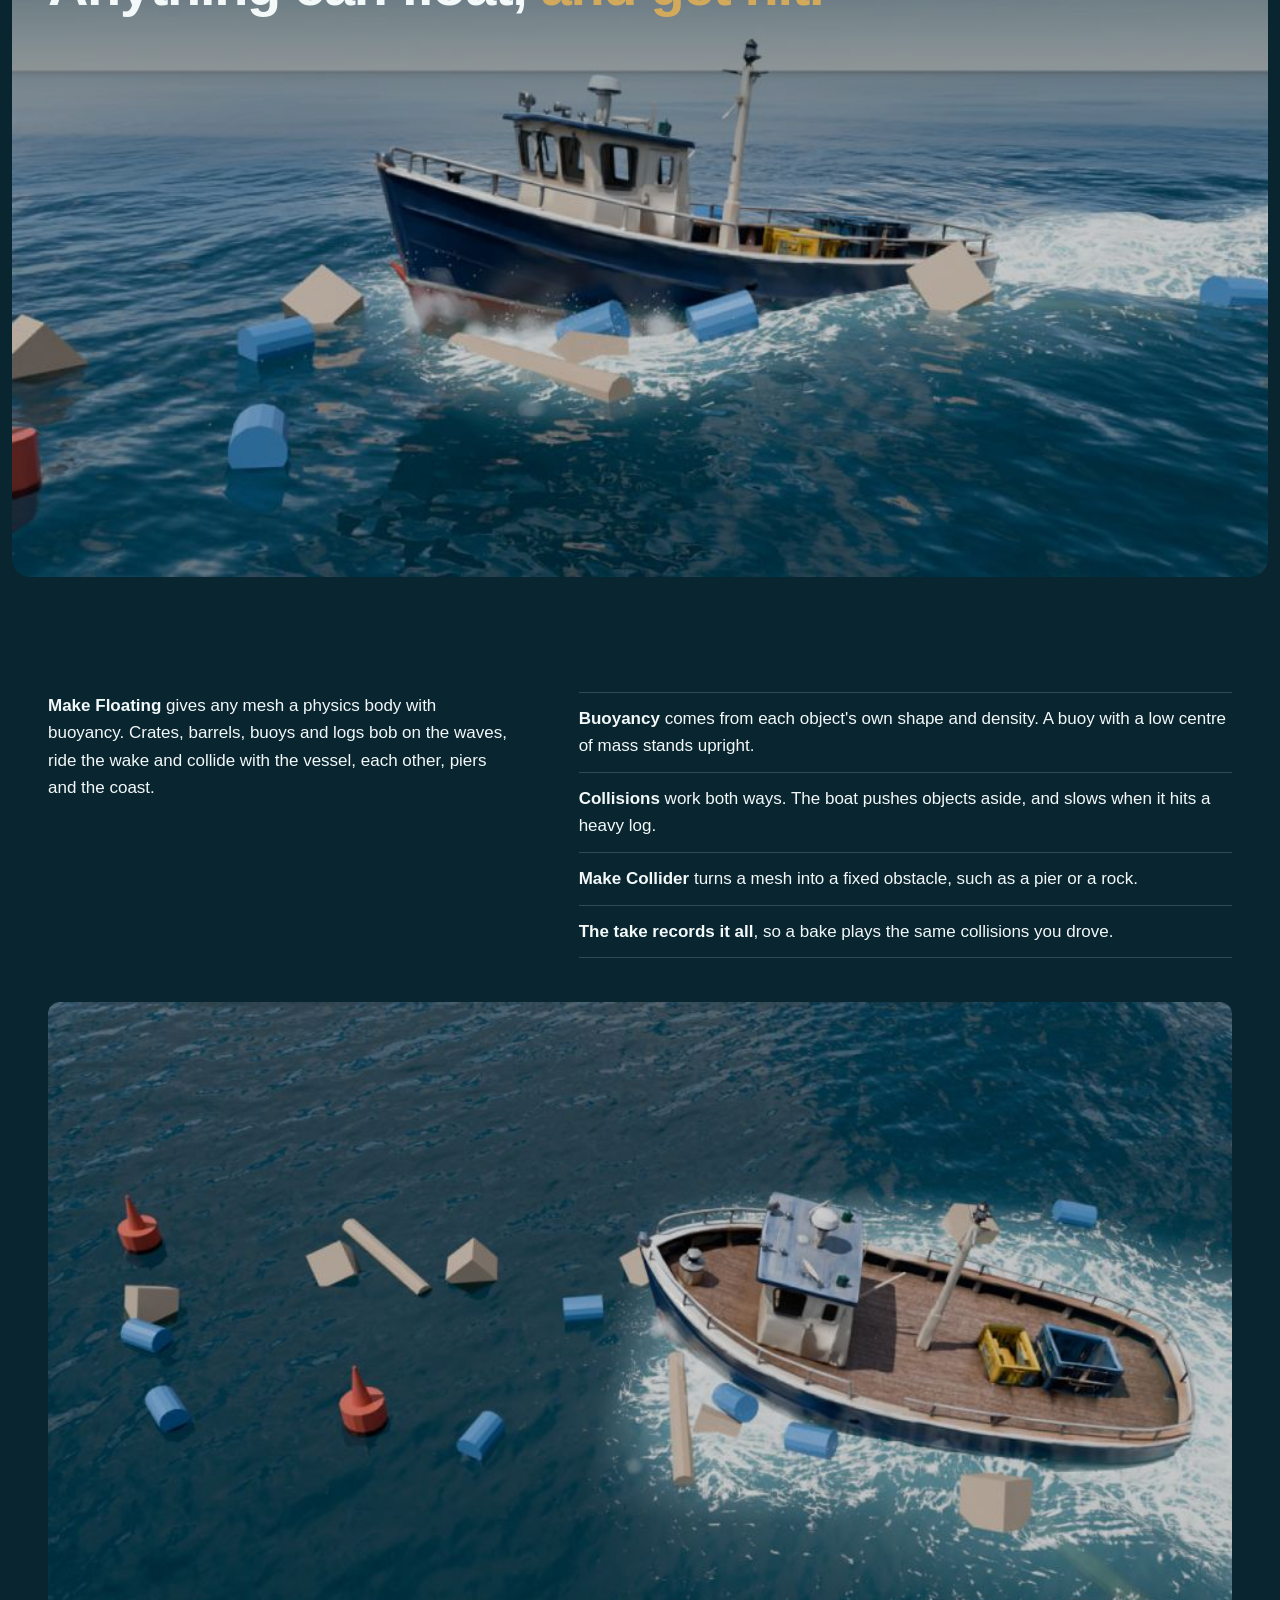
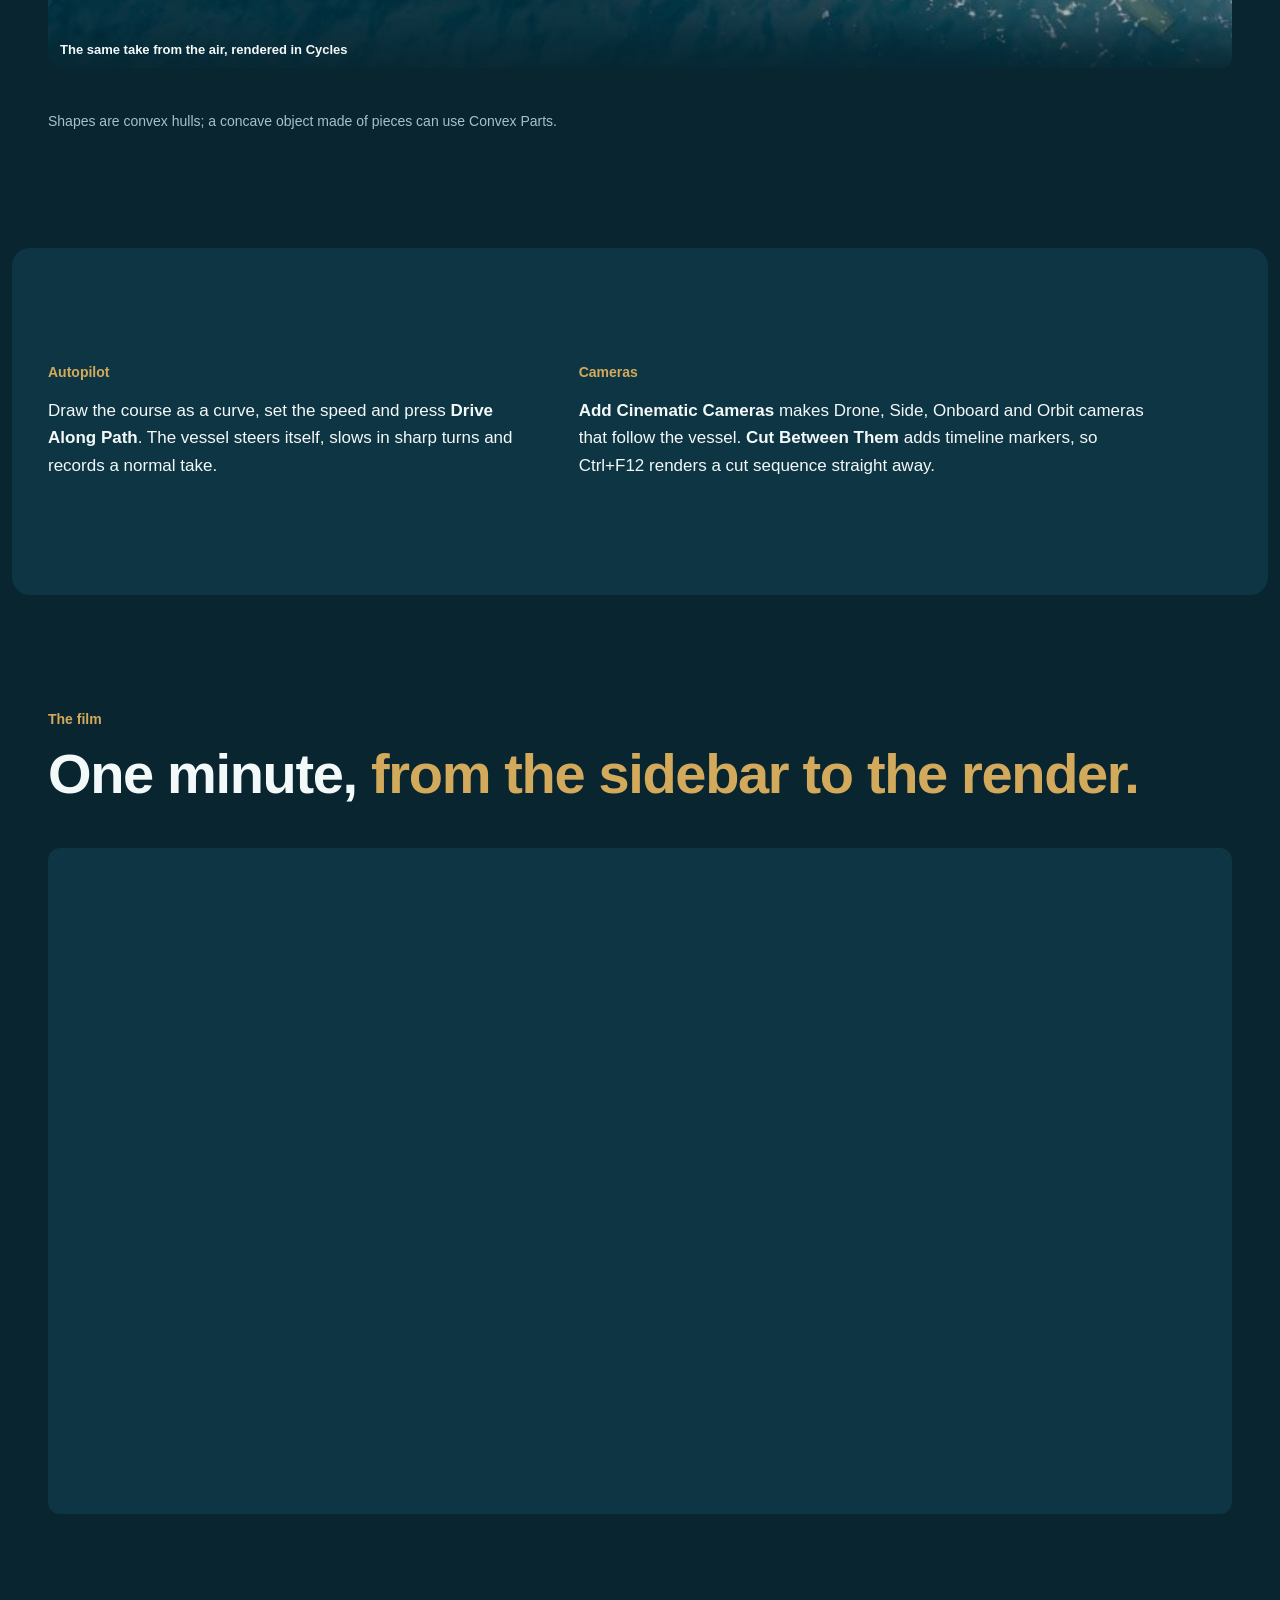
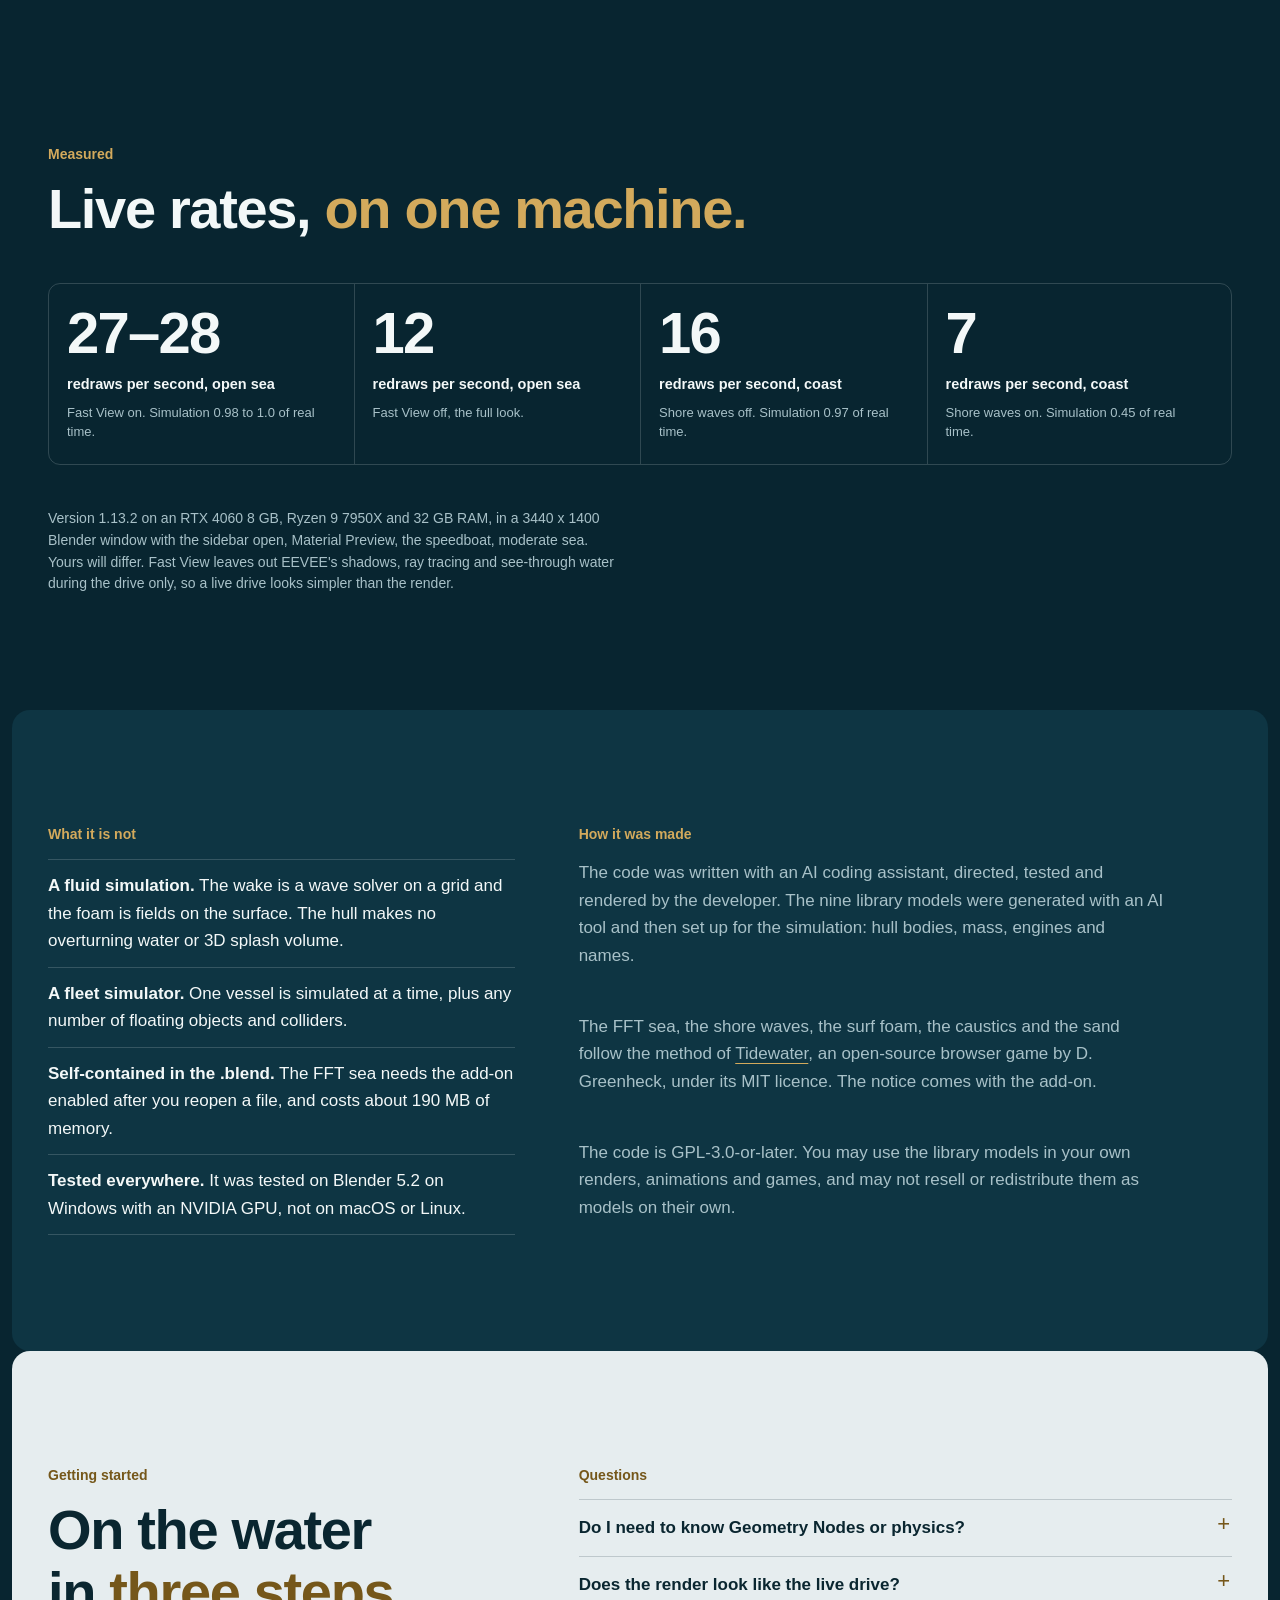
==== commit 9501bf4e: "Floating objects: a full-width film of the collisions and a section of their own Co-Authored-By: Cla" ====
--- a/index.html
+++ b/index.html
@@ -9,7 +9,7 @@
 <meta property="og:description" content="Drive boats and ships on a real-time ocean. Record the drive, bake it and render it in EEVEE or Cycles.">
 <meta property="og:image" content="https://blenderprocedural.github.io/ocean-physics-pro/images/cover.jpg">
 <link rel="icon" href="images/icon.png">
-<link rel="stylesheet" href="assets/style.css?v=8">
+<link rel="stylesheet" href="assets/style.css?v=9">
 </head>
 <body>
 
@@ -203,22 +203,38 @@
   </div>
 </section>
 
+<div class="bleed over">
+  <video data-src="media/floating-side.mp4" poster="media/floating-side.jpg" muted loop playsinline preload="none" width="1280" height="720" aria-label="A fishing boat pushing through floating crates, barrels, buoys and logs, which bob on the waves and bounce off its hull"></video>
+  <div class="over-copy"><div class="wrap">
+    <p class="label">Floating objects</p>
+    <h2>Anything can float, <em>and get hit.</em></h2>
+  </div></div>
+</div>
+<section class="band">
+  <div class="wrap stack">
+    <div class="two">
+      <p class="prose"><b>Make Floating</b> gives any mesh a physics body with buoyancy. Crates, barrels, buoys and logs bob on the waves, ride the wake and collide with the vessel, each other, piers and the coast.</p>
+      <ul class="rows">
+        <li><b>Buoyancy</b> comes from each object's own shape and density. A buoy with a low centre of mass stands upright.</li>
+        <li><b>Collisions</b> work both ways. The boat pushes objects aside, and slows when it hits a heavy log.</li>
+        <li><b>Make Collider</b> turns a mesh into a fixed obstacle, such as a pier or a rock.</li>
+        <li><b>The take records it all</b>, so a bake plays the same collisions you drove.</li>
+      </ul>
+    </div>
+    <figure class="shot"><video data-src="media/floating-air.mp4" poster="media/floating-air.jpg" muted loop playsinline preload="none" width="1280" height="720" aria-label="The same boat from above, shoving floating objects out of its way"></video><figcaption>The same take from the air, rendered in Cycles</figcaption></figure>
+    <p class="note">Shapes are convex hulls; a concave object made of pieces can use Convex Parts.</p>
+  </div>
+</section>
+
 <section class="band raised">
   <div class="wrap two">
-    <figure class="shot"><img src="images/floating-objects.jpg" alt="A boat driving past a pier through floating crates, buoys and logs" loading="lazy" width="1280" height="640"></figure>
-    <div class="stack">
-      <div>
-        <p class="label">Floating objects</p>
-        <p class="prose"><b>Make Floating</b> gives any mesh a physics body with buoyancy, and <b>Make Collider</b> makes a fixed obstacle. Crates, barrels, buoys and logs bob and drift, ride the wake and collide with the vessel, each other, piers and the coast. The boat feels them too, and slows when it hits a heavy log.</p>
-      </div>
-      <div>
-        <p class="label">Autopilot</p>
-        <p class="prose">Draw the course as a curve, set the speed and press <b>Drive Along Path</b>. The vessel steers itself, slows in sharp turns and records a normal take.</p>
-      </div>
-      <div>
-        <p class="label">Cameras</p>
-        <p class="prose"><b>Add Cinematic Cameras</b> makes Drone, Side, Onboard and Orbit cameras that follow the vessel. <b>Cut Between Them</b> adds timeline markers, so Ctrl+F12 renders a cut sequence straight away.</p>
-      </div>
+    <div>
+      <p class="label">Autopilot</p>
+      <p class="prose">Draw the course as a curve, set the speed and press <b>Drive Along Path</b>. The vessel steers itself, slows in sharp turns and records a normal take.</p>
+    </div>
+    <div>
+      <p class="label">Cameras</p>
+      <p class="prose"><b>Add Cinematic Cameras</b> makes Drone, Side, Onboard and Orbit cameras that follow the vessel. <b>Cut Between Them</b> adds timeline markers, so Ctrl+F12 renders a cut sequence straight away.</p>
     </div>
   </div>
 </section>
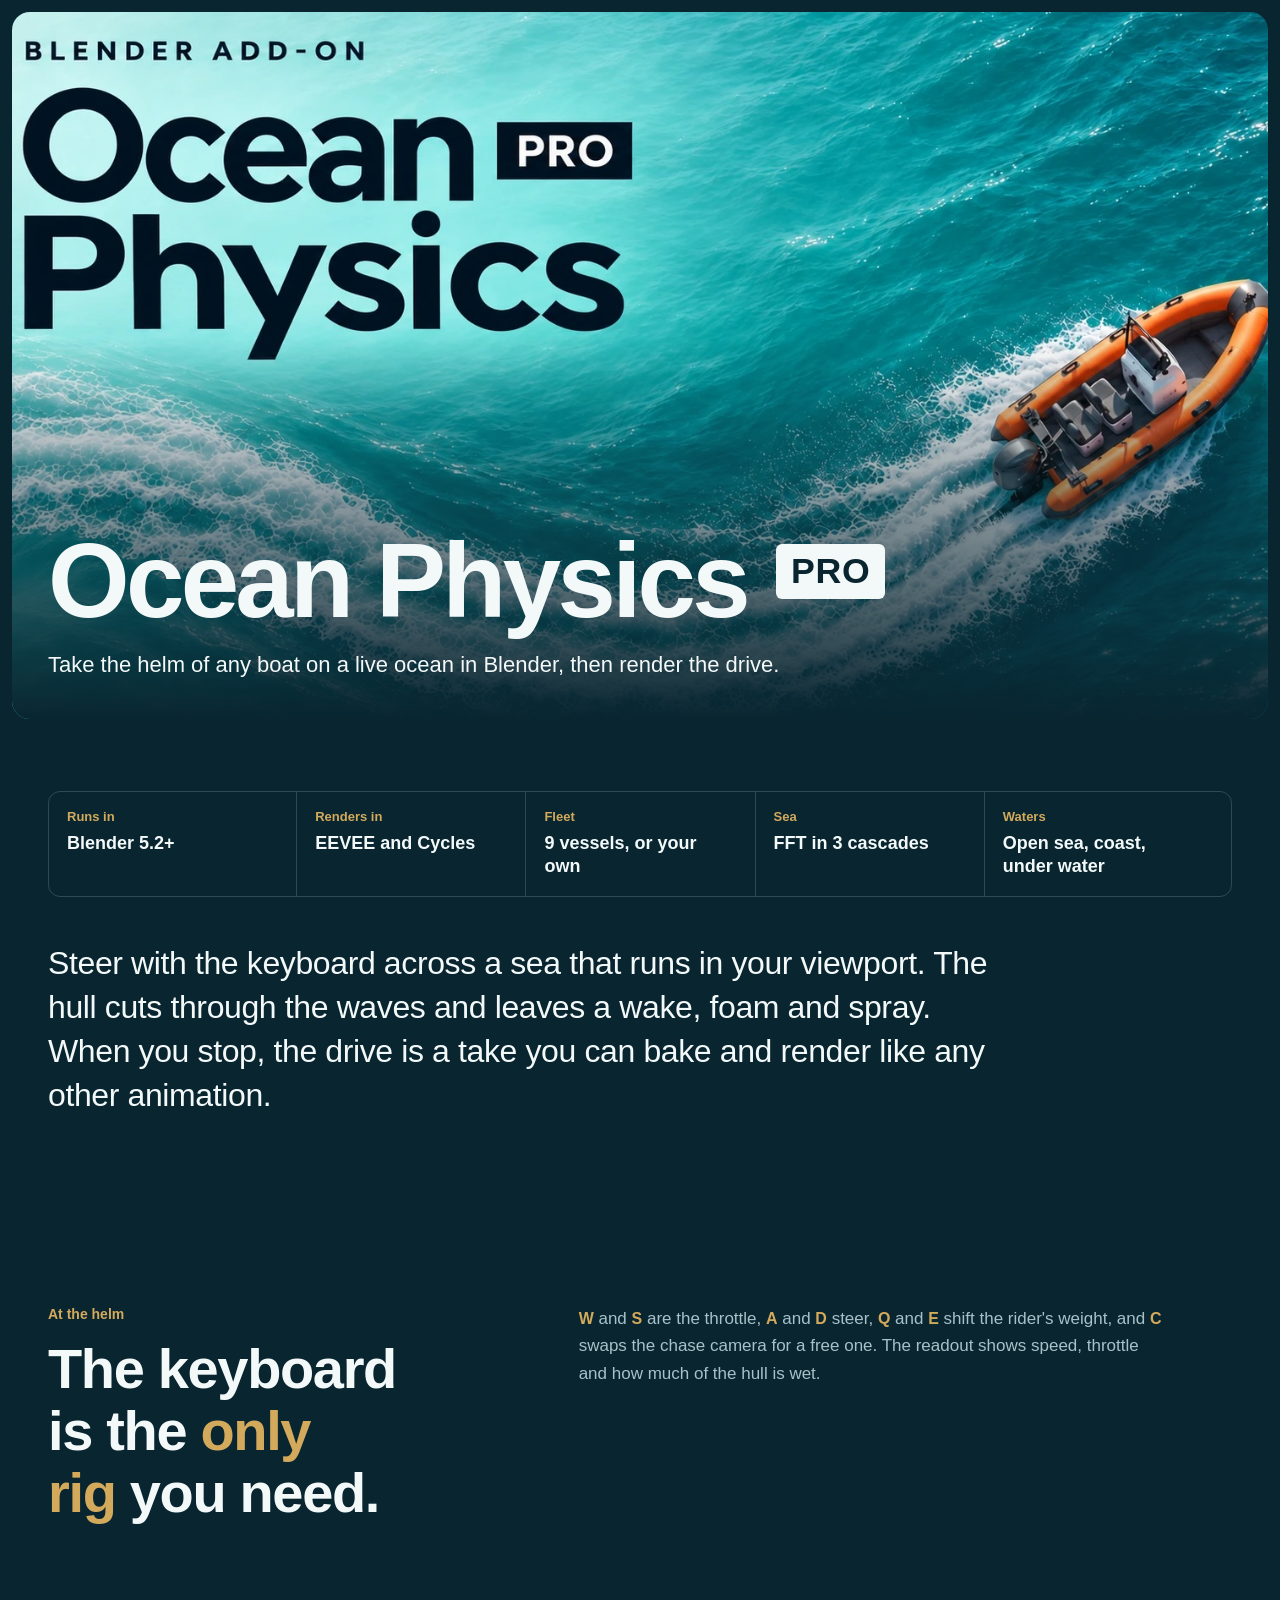
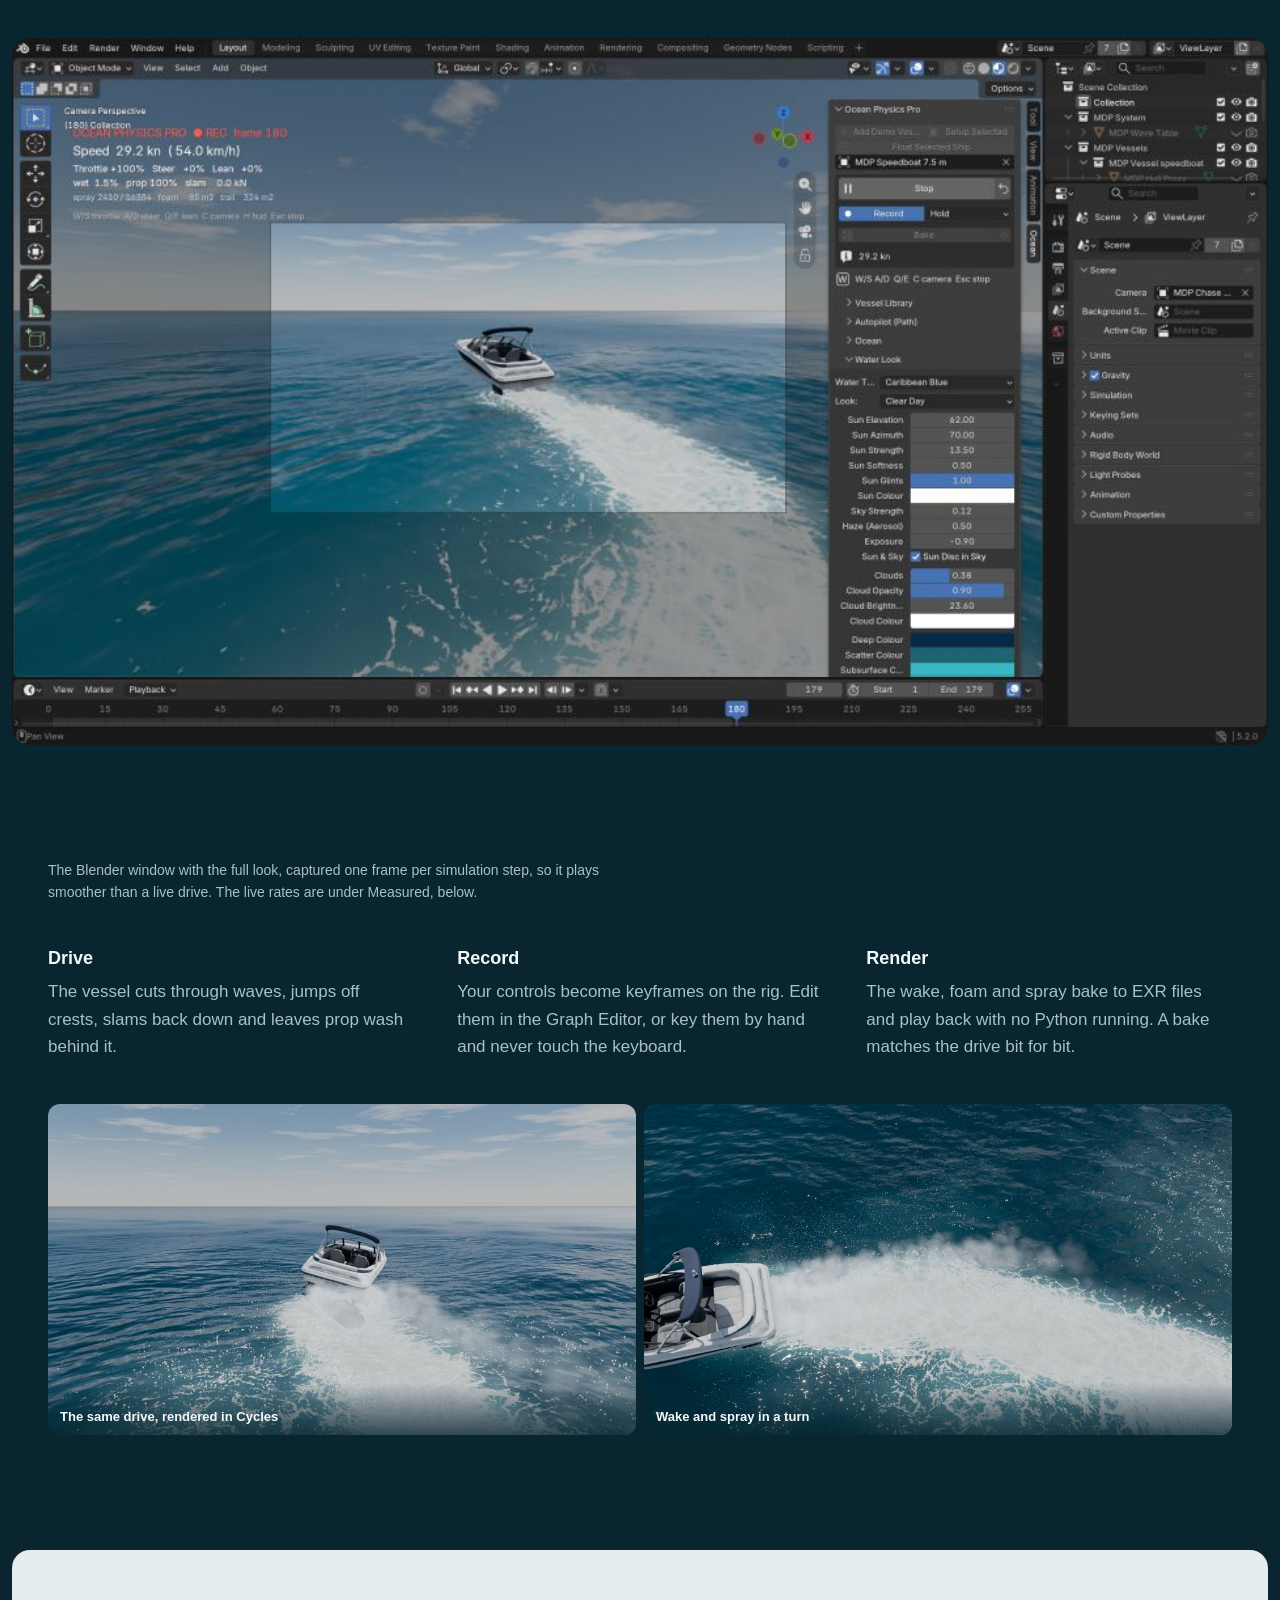
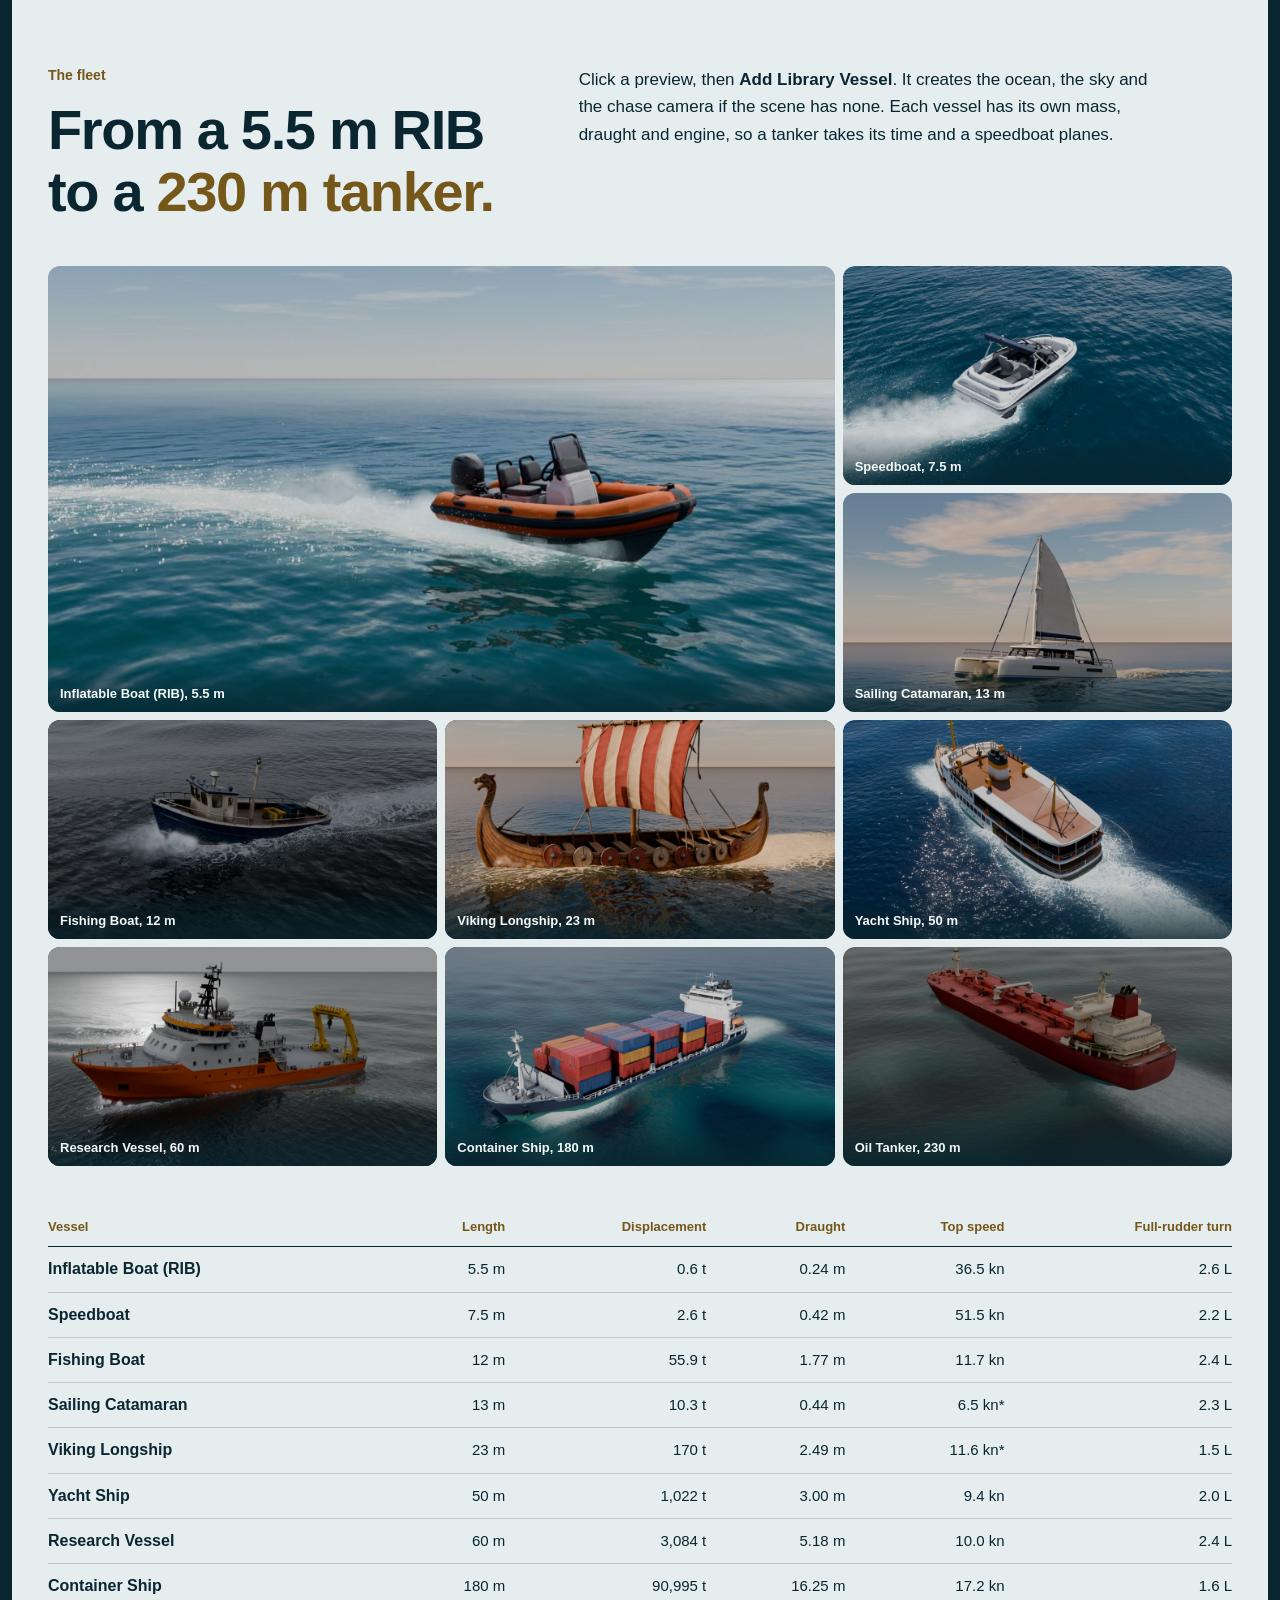
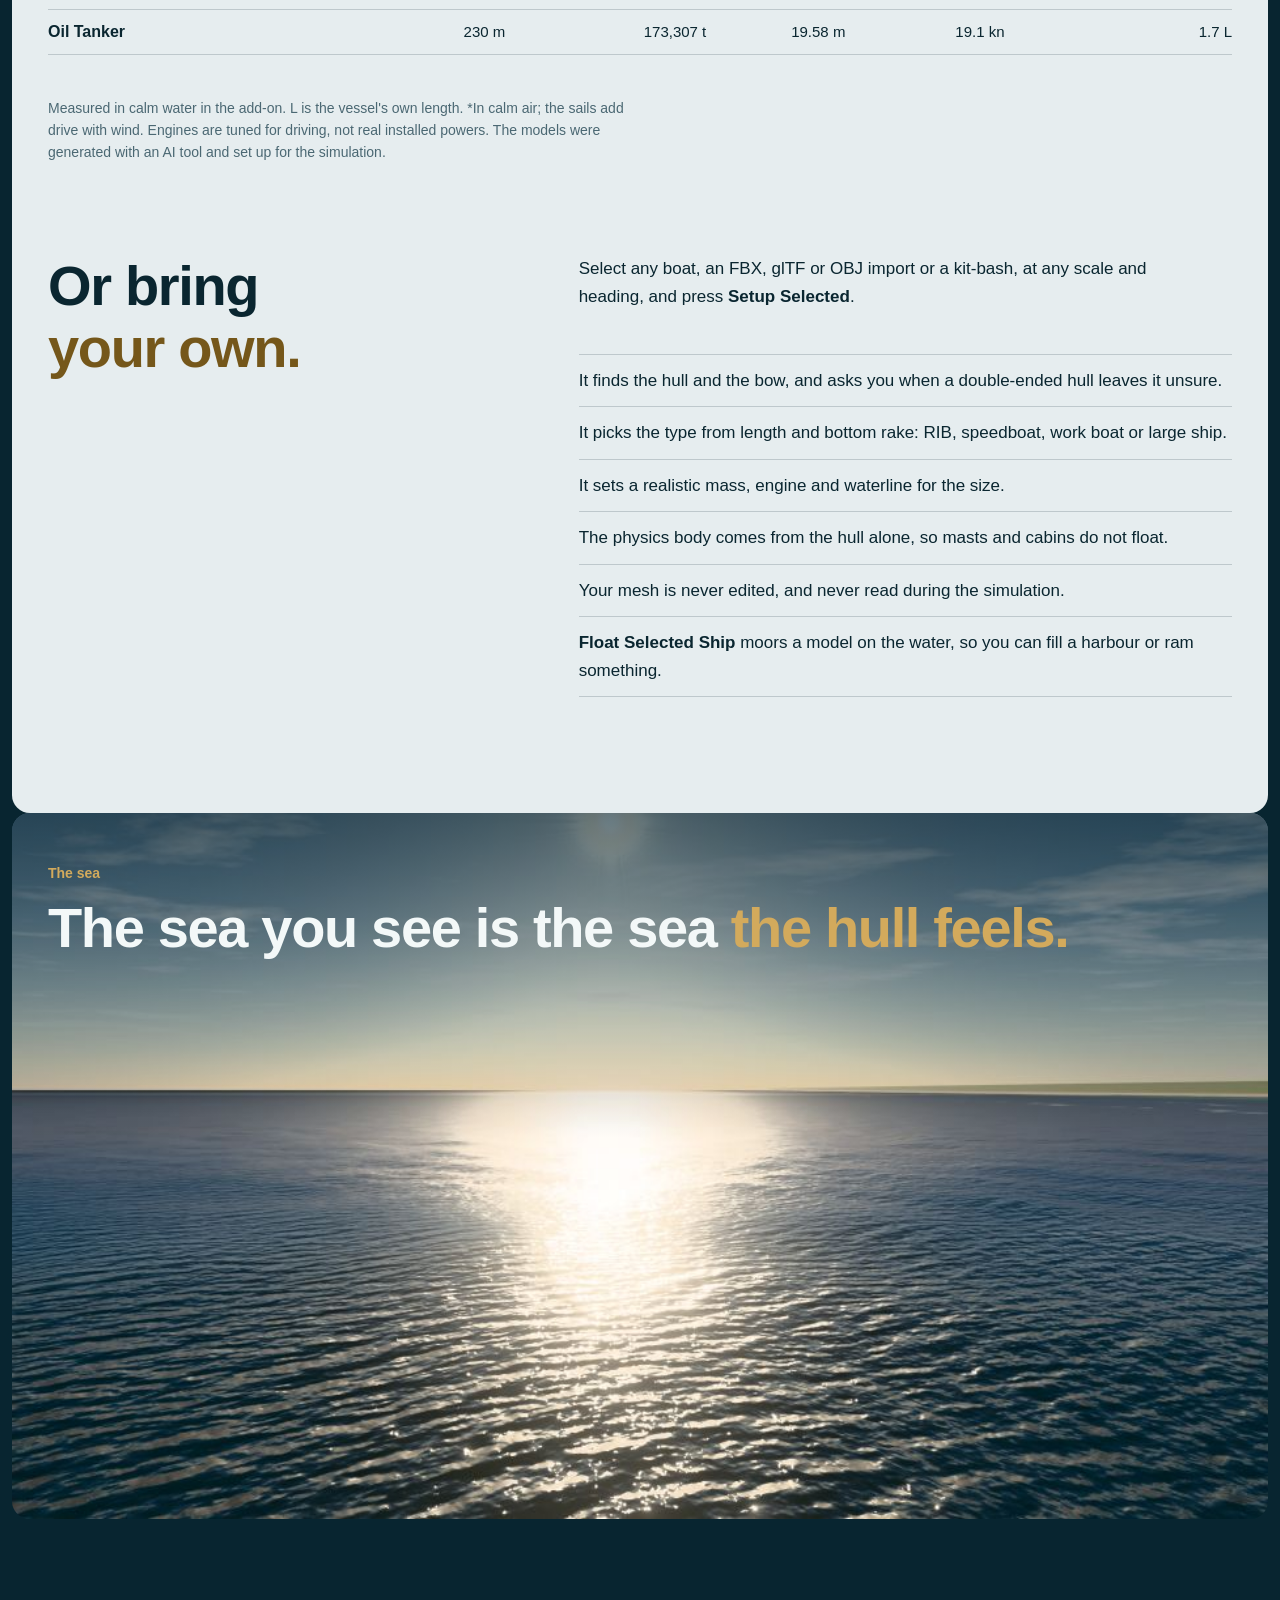
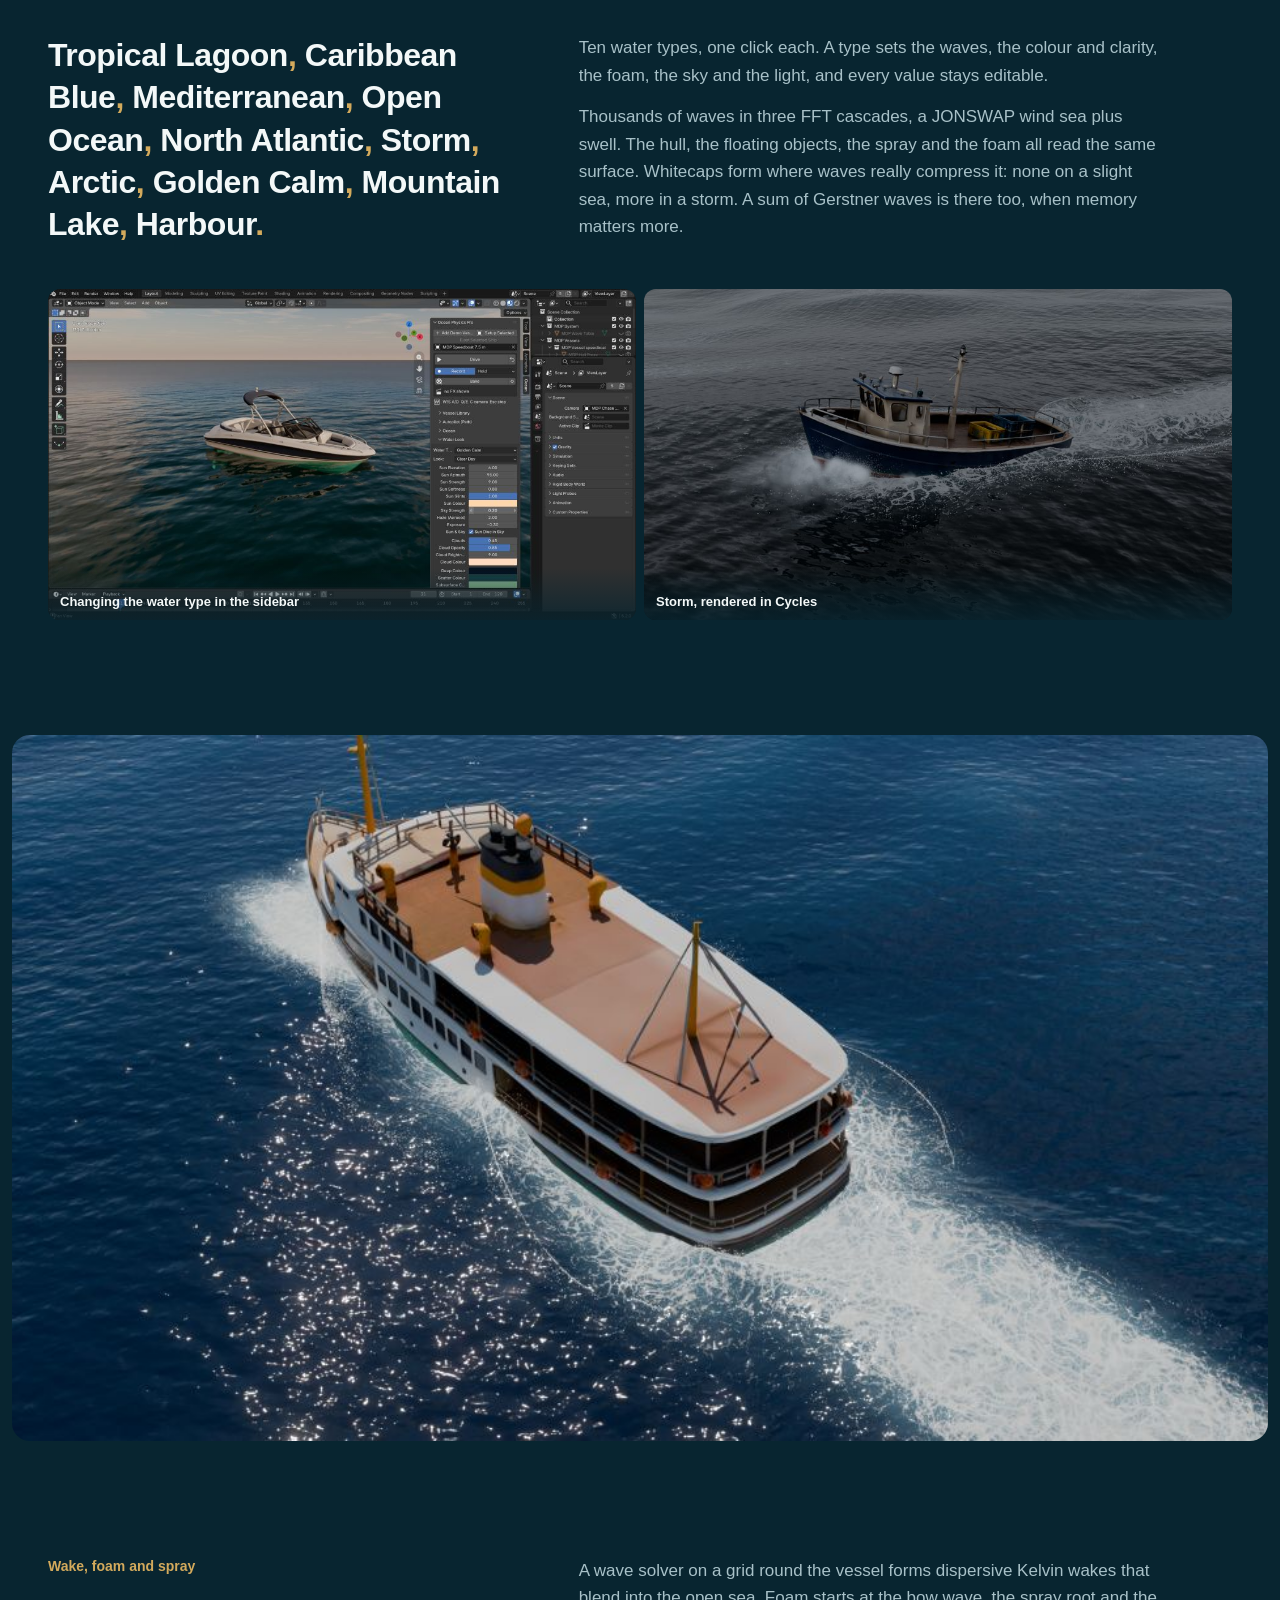
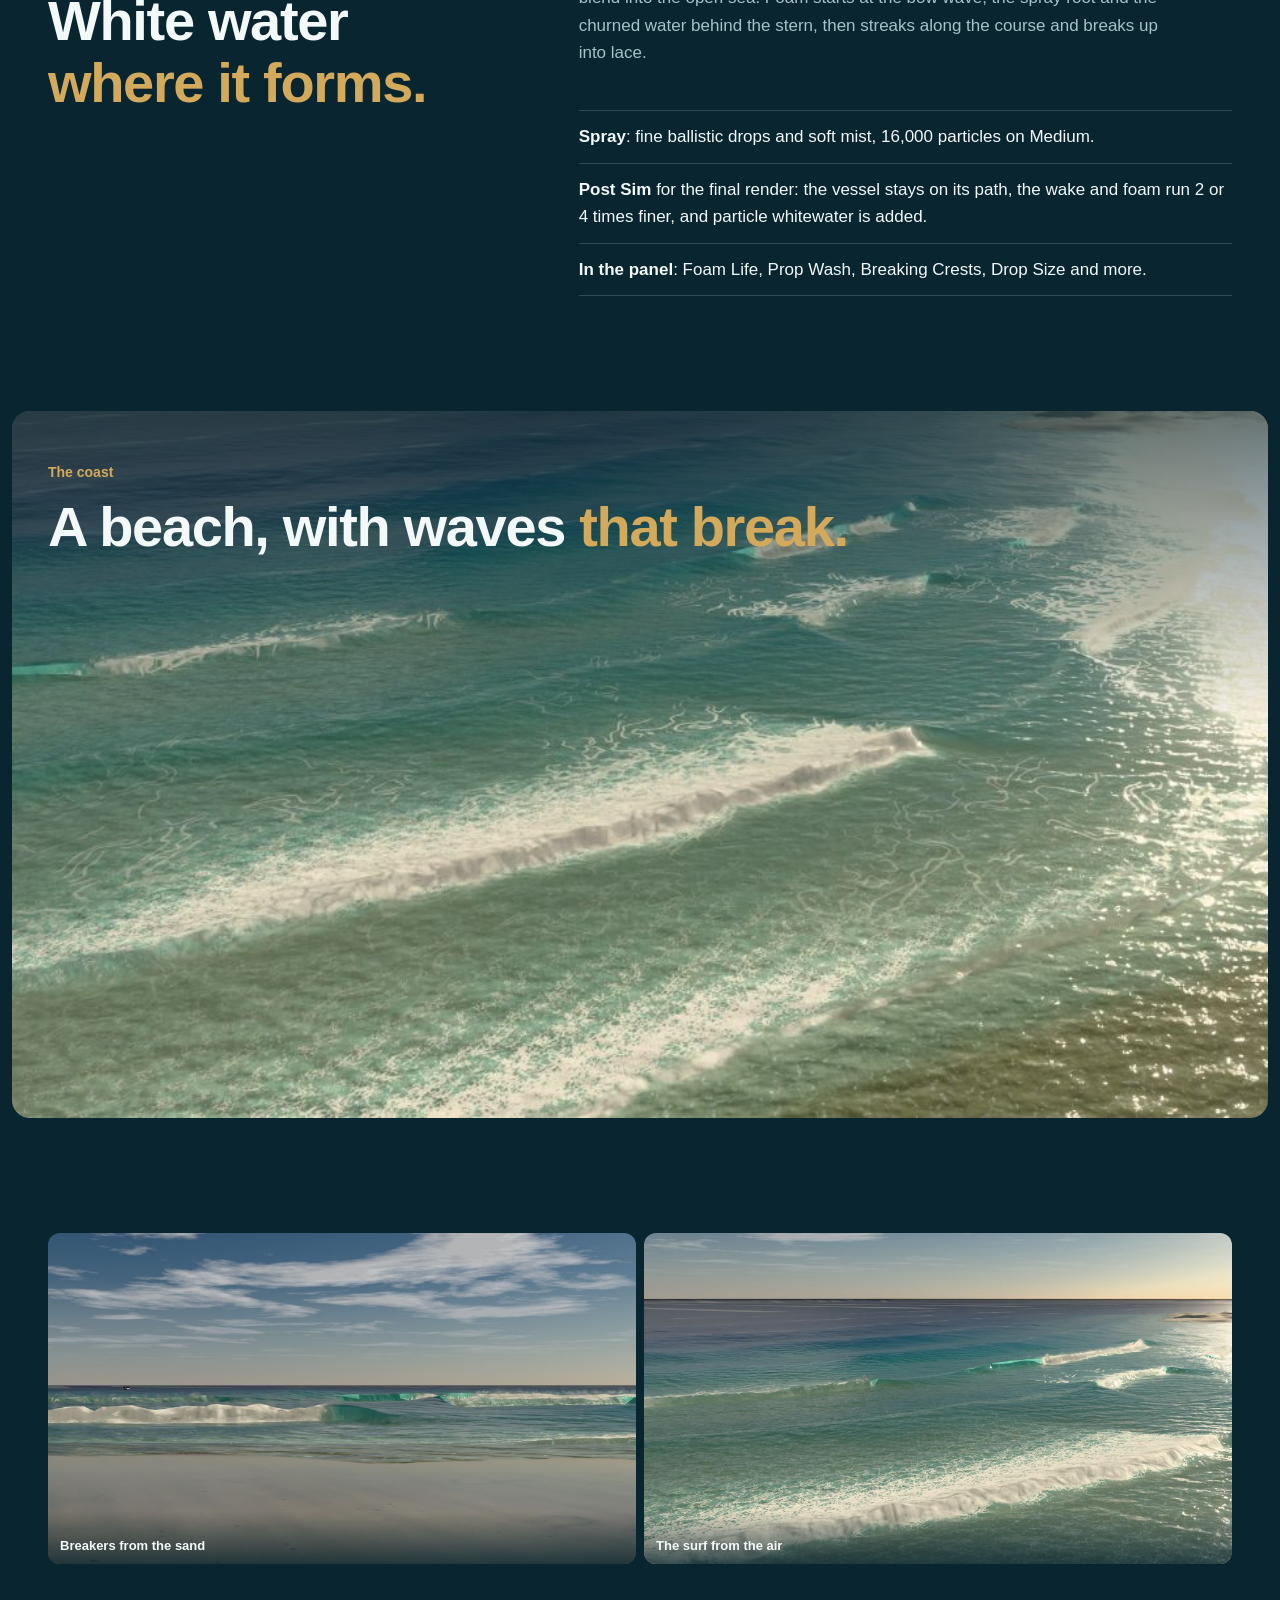
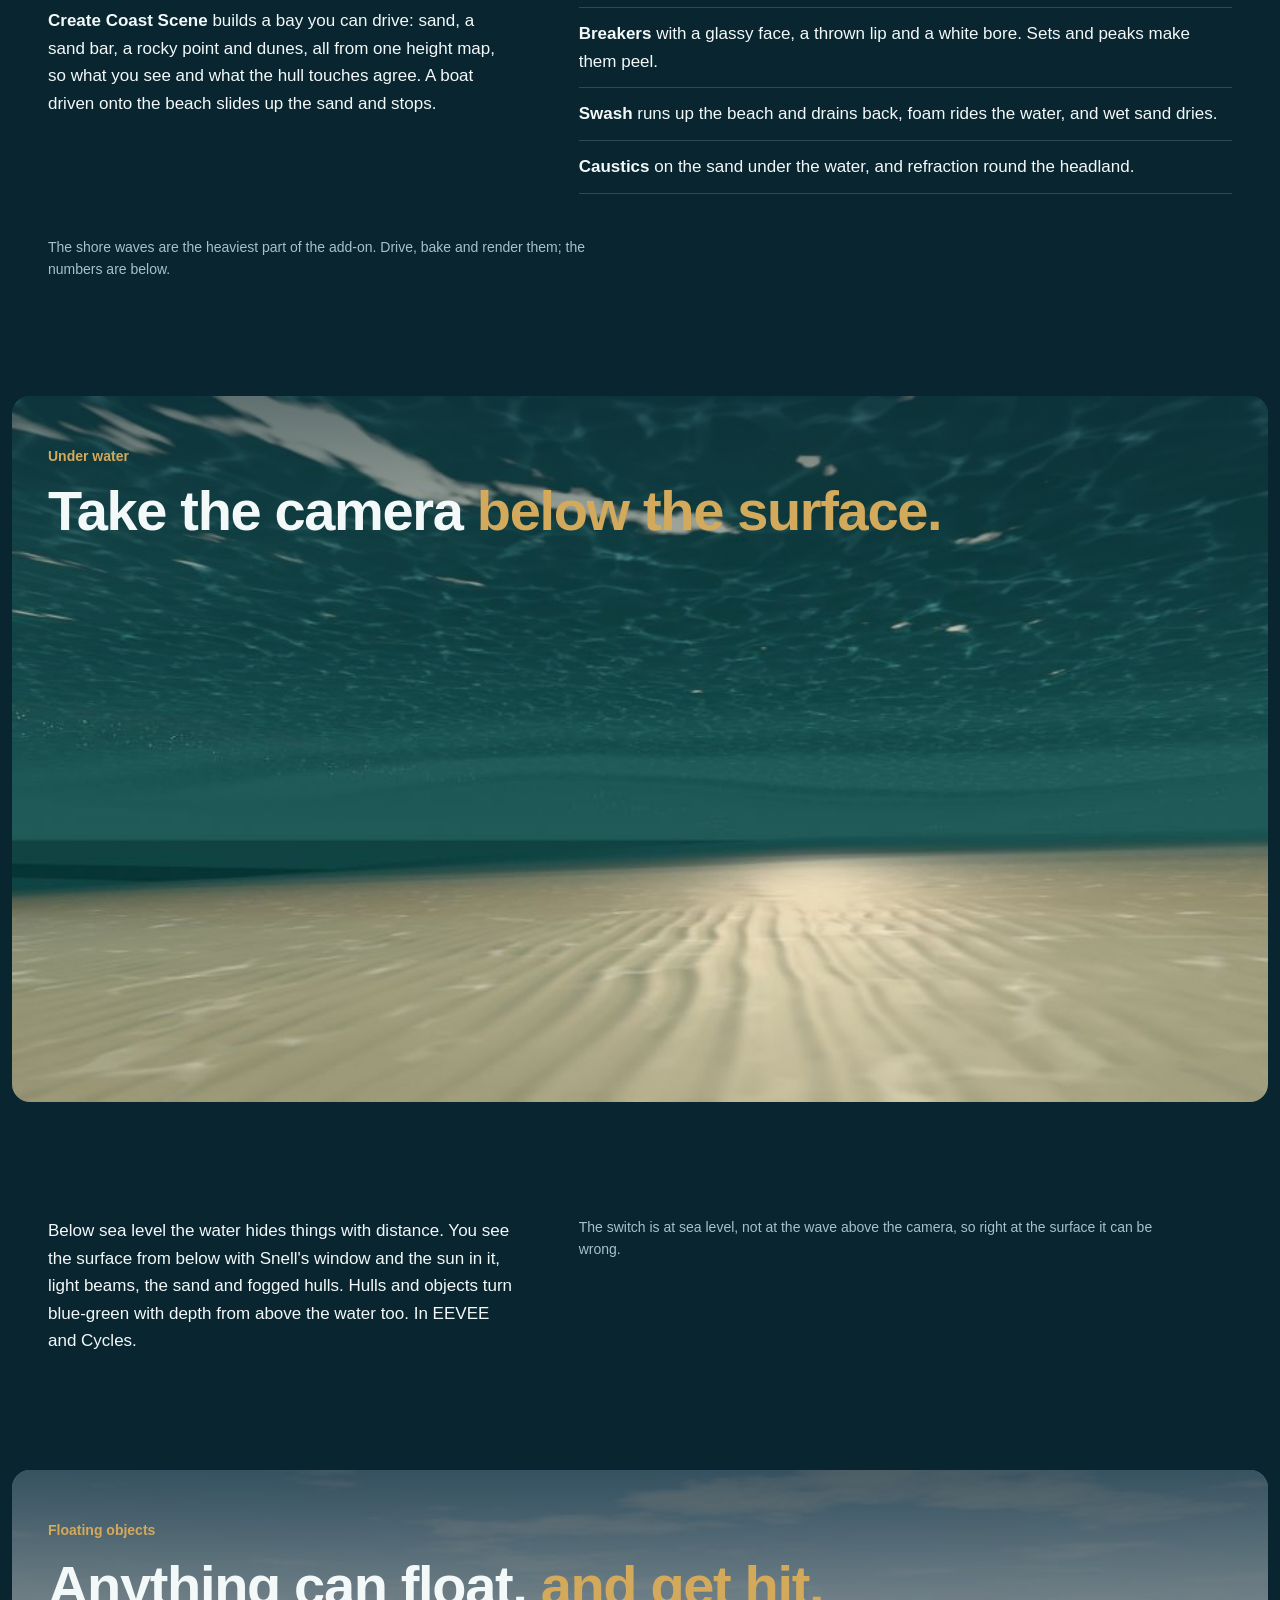
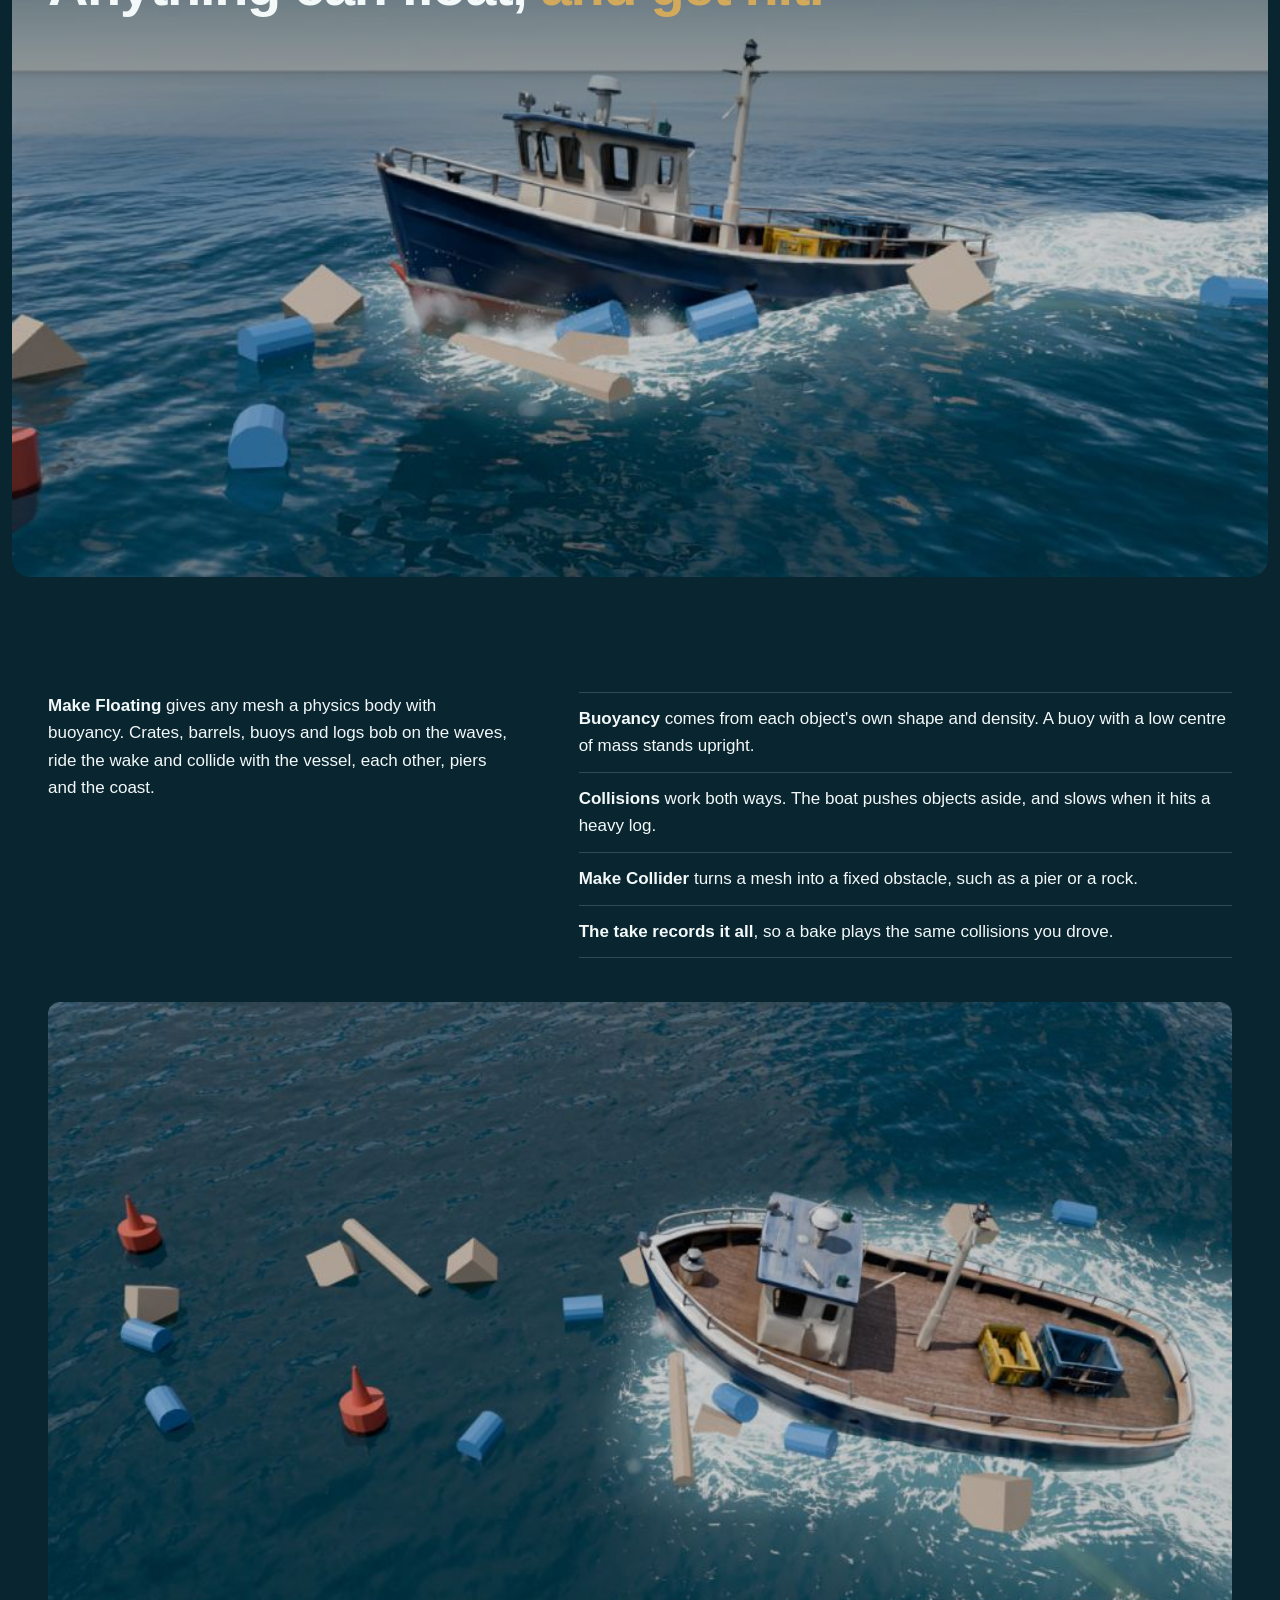
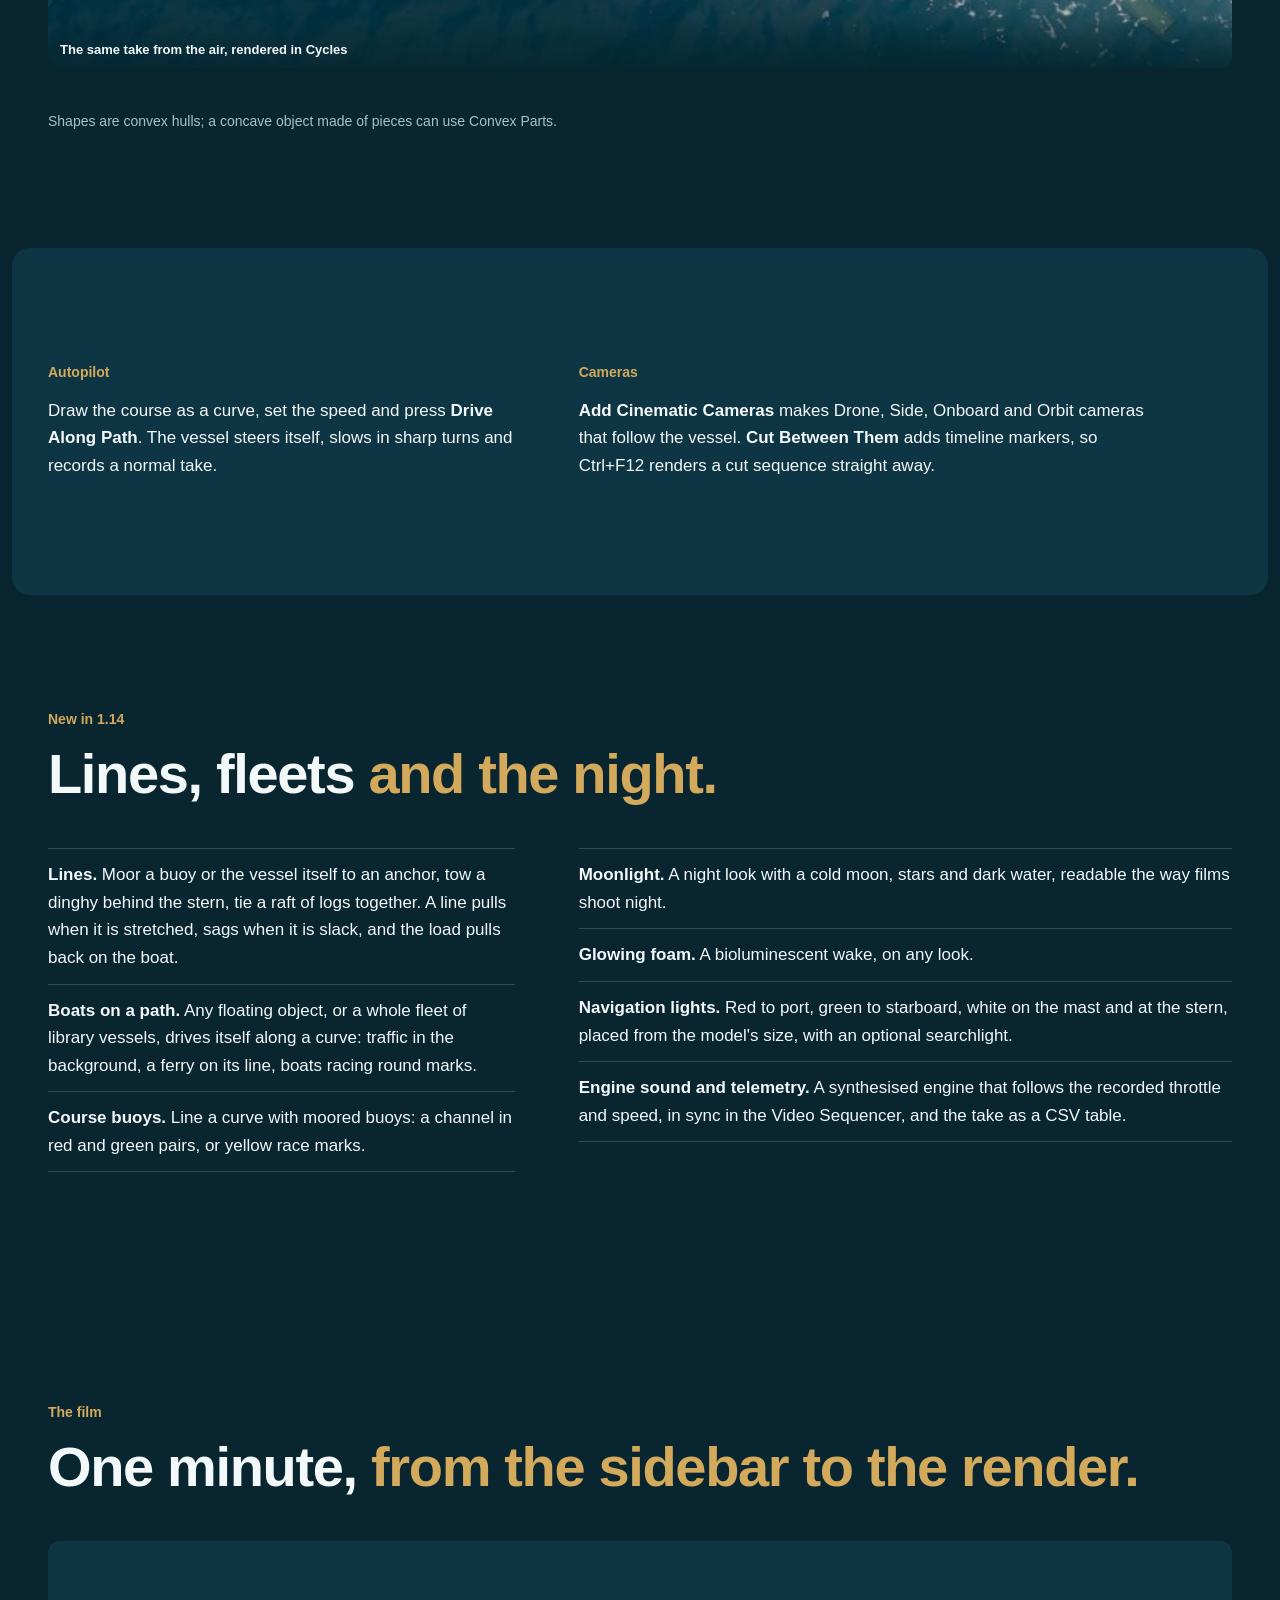
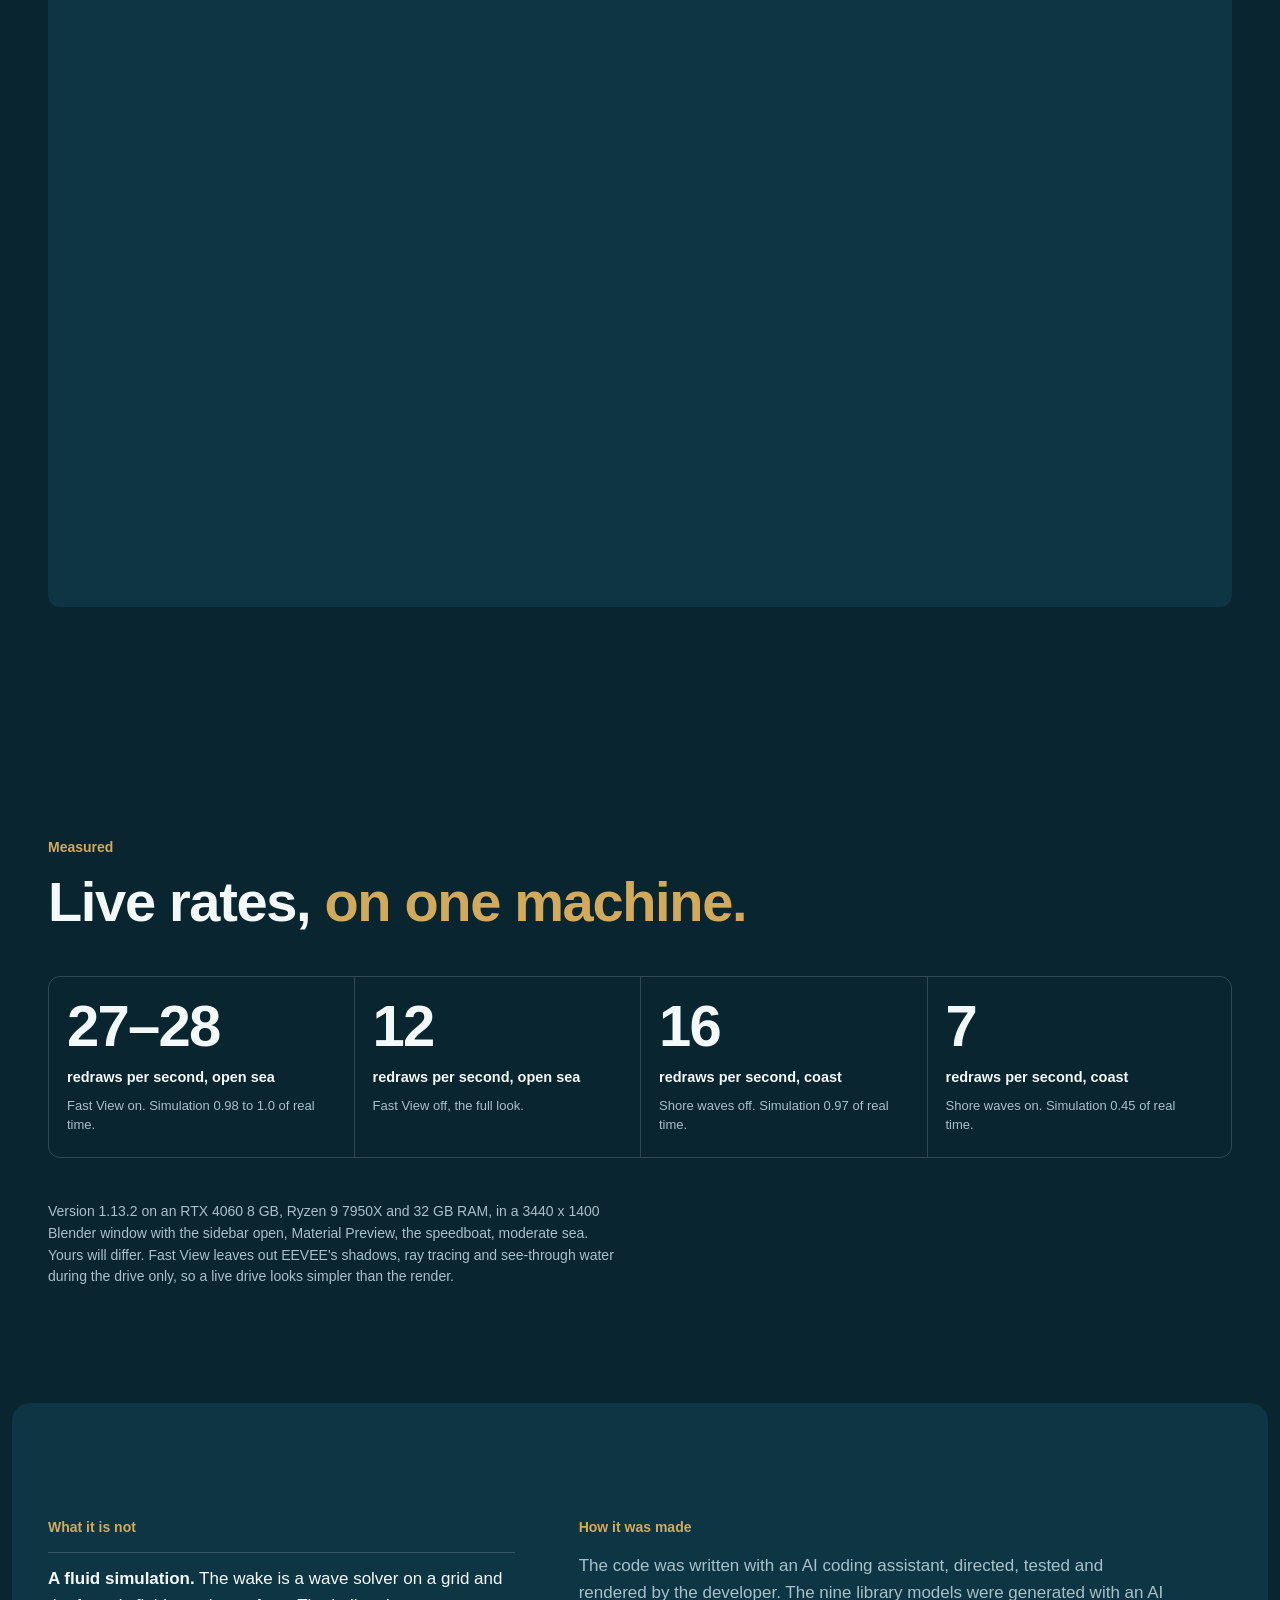
==== commit 90623ff9: "1.14: lines, boats on a path, night, engine sound, telemetry Co-Authored-By: Claude Opus 5.5 <norepl" ====
--- a/index.html
+++ b/index.html
@@ -9,7 +9,7 @@
 <meta property="og:description" content="Drive boats and ships on a real-time ocean. Record the drive, bake it and render it in EEVEE or Cycles.">
 <meta property="og:image" content="https://blenderprocedural.github.io/ocean-physics-pro/images/cover.jpg">
 <link rel="icon" href="images/icon.png">
-<link rel="stylesheet" href="assets/style.css?v=9">
+<link rel="stylesheet" href="assets/style.css?v=10">
 </head>
 <body>
 
@@ -242,6 +242,28 @@
 <section class="band">
   <div class="wrap stack">
     <div>
+      <p class="label">New in 1.14</p>
+      <h2>Lines, fleets <em>and the night.</em></h2>
+    </div>
+    <div class="two">
+      <ul class="rows">
+        <li><b>Lines.</b> Moor a buoy or the vessel itself to an anchor, tow a dinghy behind the stern, tie a raft of logs together. A line pulls when it is stretched, sags when it is slack, and the load pulls back on the boat.</li>
+        <li><b>Boats on a path.</b> Any floating object, or a whole fleet of library vessels, drives itself along a curve: traffic in the background, a ferry on its line, boats racing round marks.</li>
+        <li><b>Course buoys.</b> Line a curve with moored buoys: a channel in red and green pairs, or yellow race marks.</li>
+      </ul>
+      <ul class="rows">
+        <li><b>Moonlight.</b> A night look with a cold moon, stars and dark water, readable the way films shoot night.</li>
+        <li><b>Glowing foam.</b> A bioluminescent wake, on any look.</li>
+        <li><b>Navigation lights.</b> Red to port, green to starboard, white on the mast and at the stern, placed from the model's size, with an optional searchlight.</li>
+        <li><b>Engine sound and telemetry.</b> A synthesised engine that follows the recorded throttle and speed, in sync in the Video Sequencer, and the take as a CSV table.</li>
+      </ul>
+    </div>
+  </div>
+</section>
+
+<section class="band">
+  <div class="wrap stack">
+    <div>
       <p class="label">The film</p>
       <h2>One minute, <em>from the sidebar to the render.</em></h2>
     </div>
